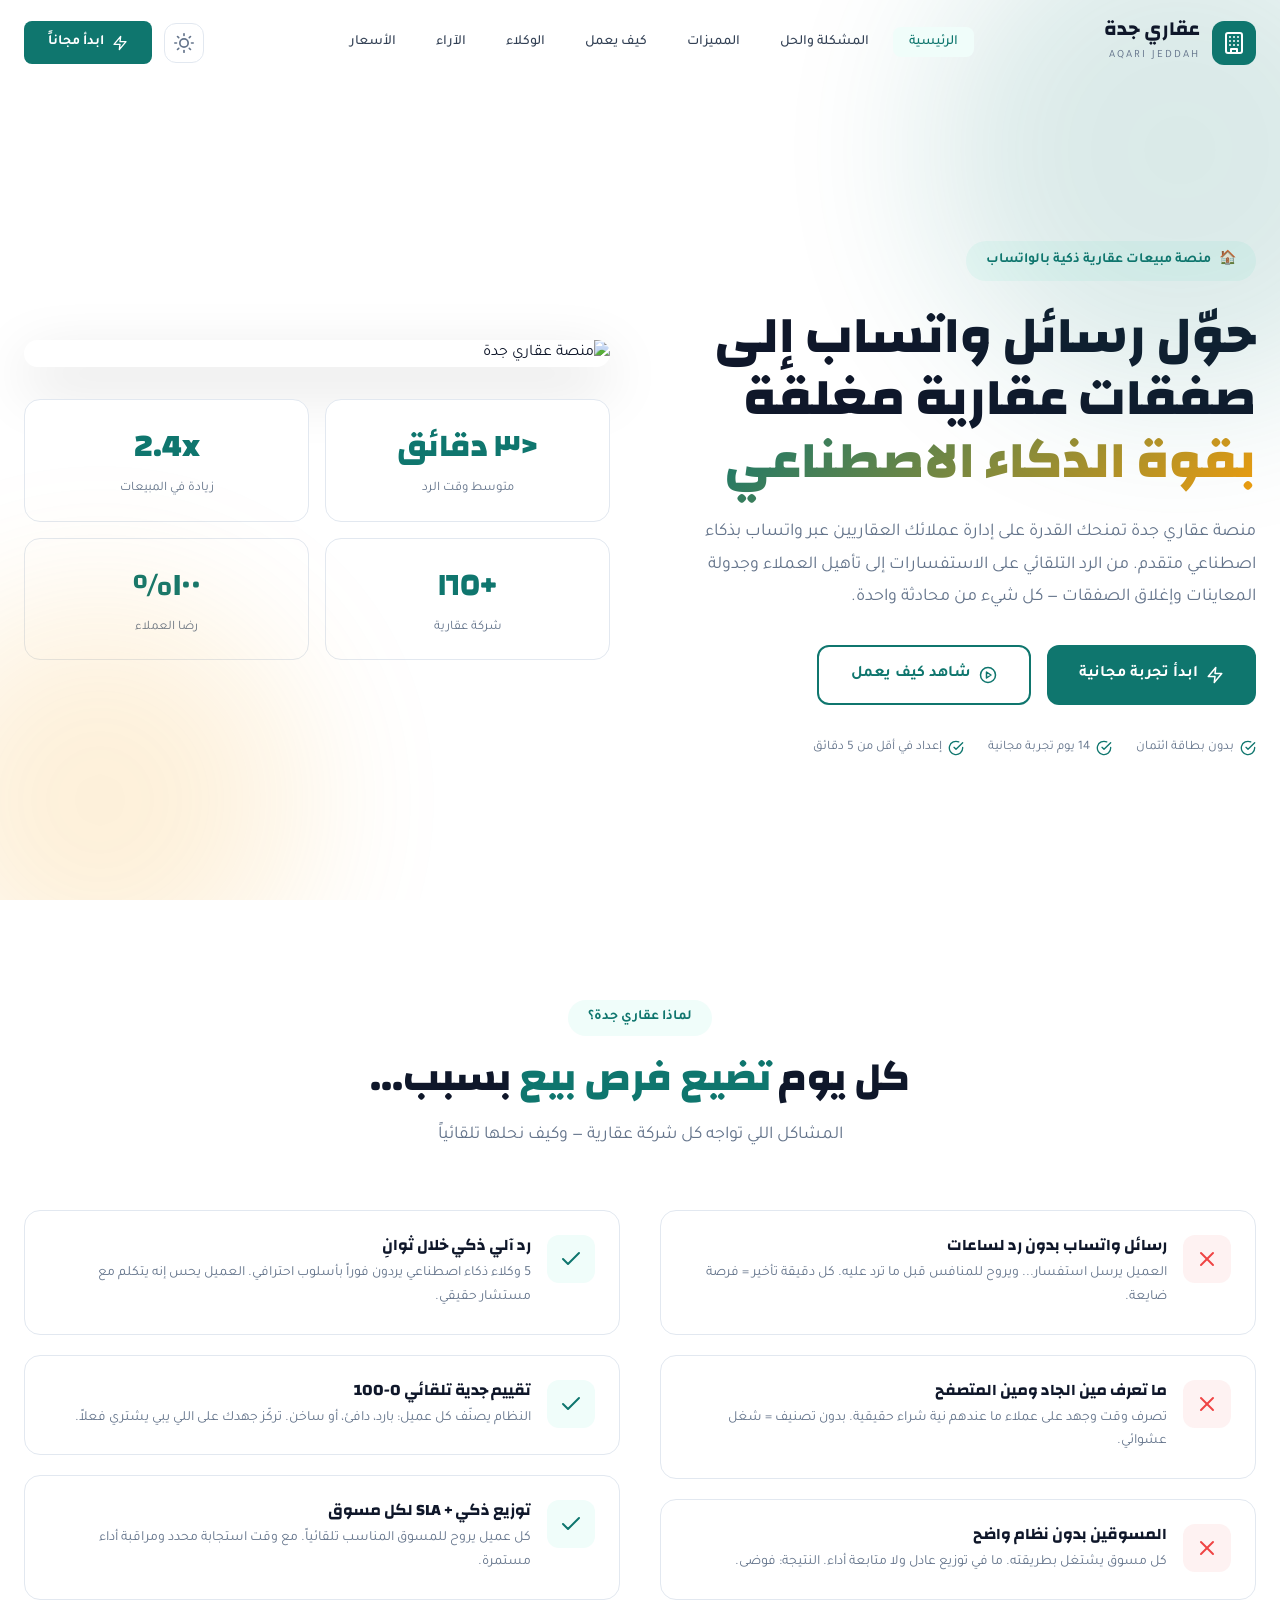
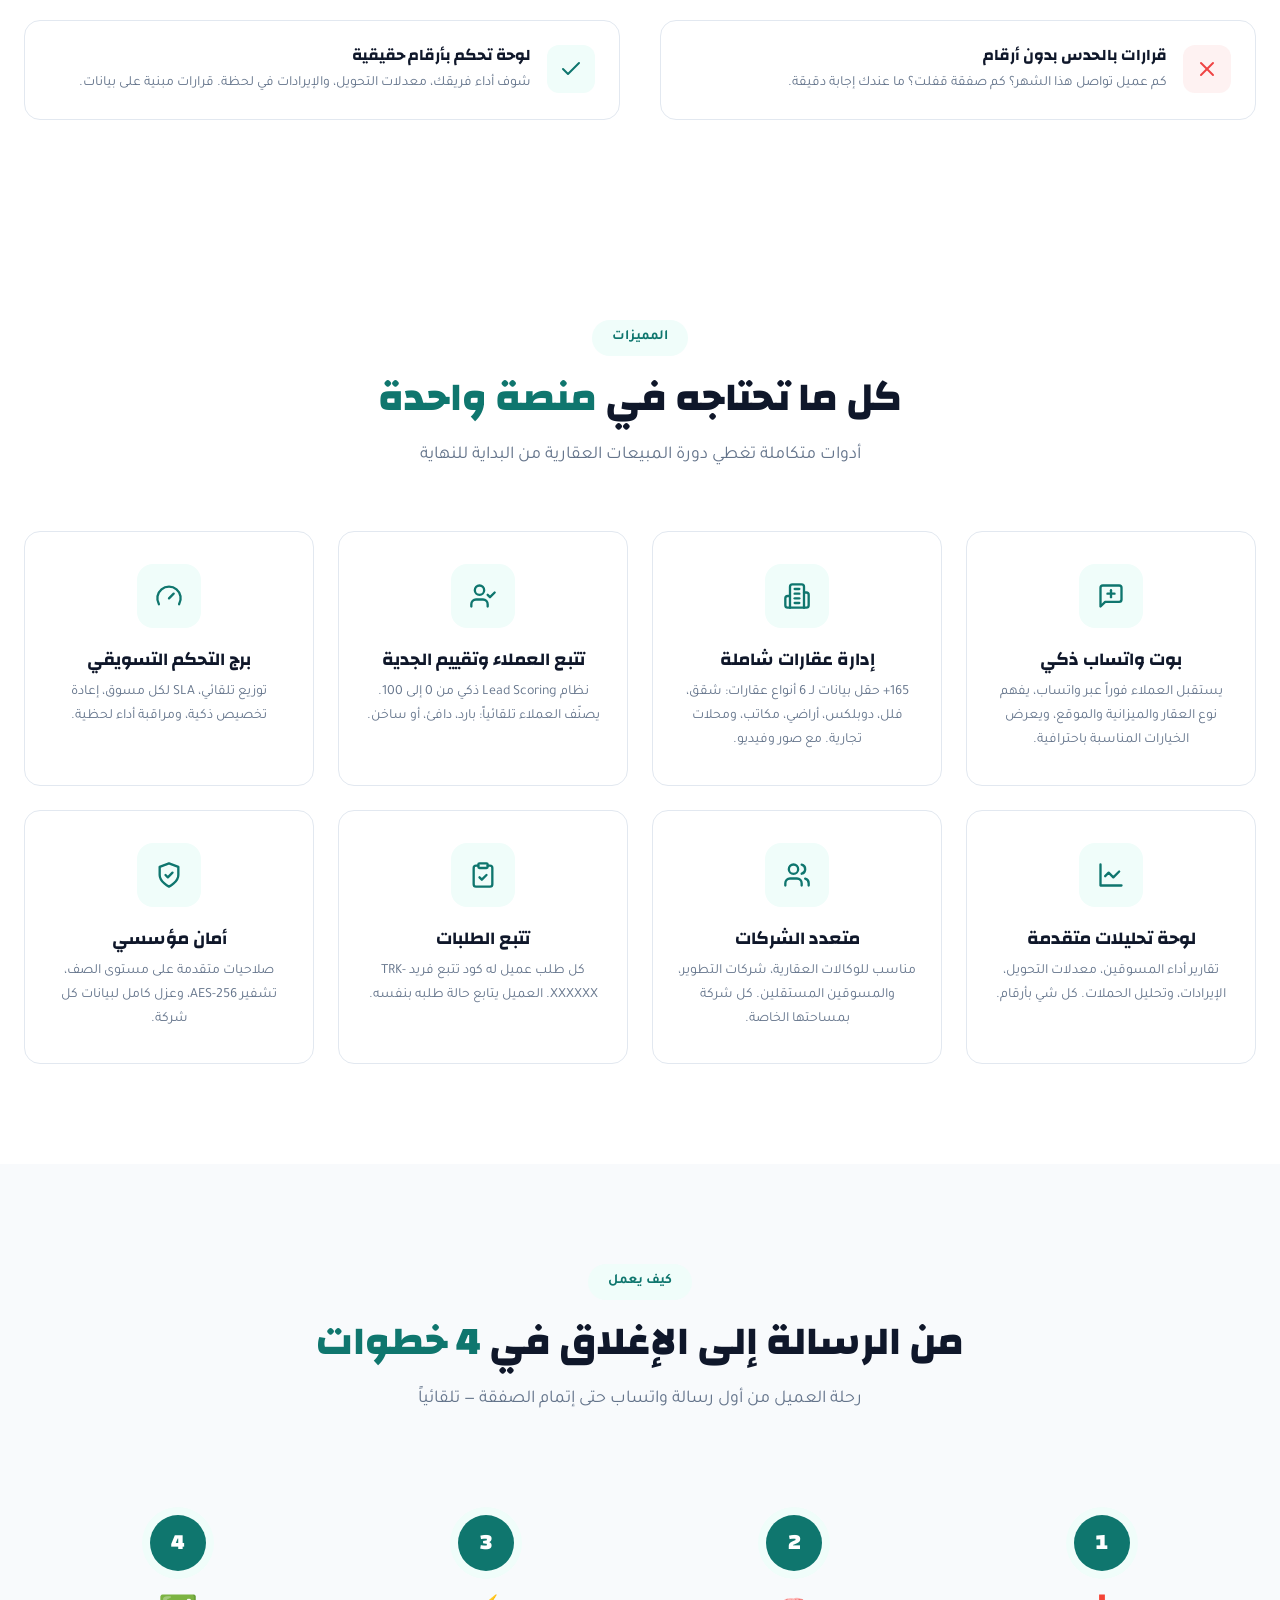
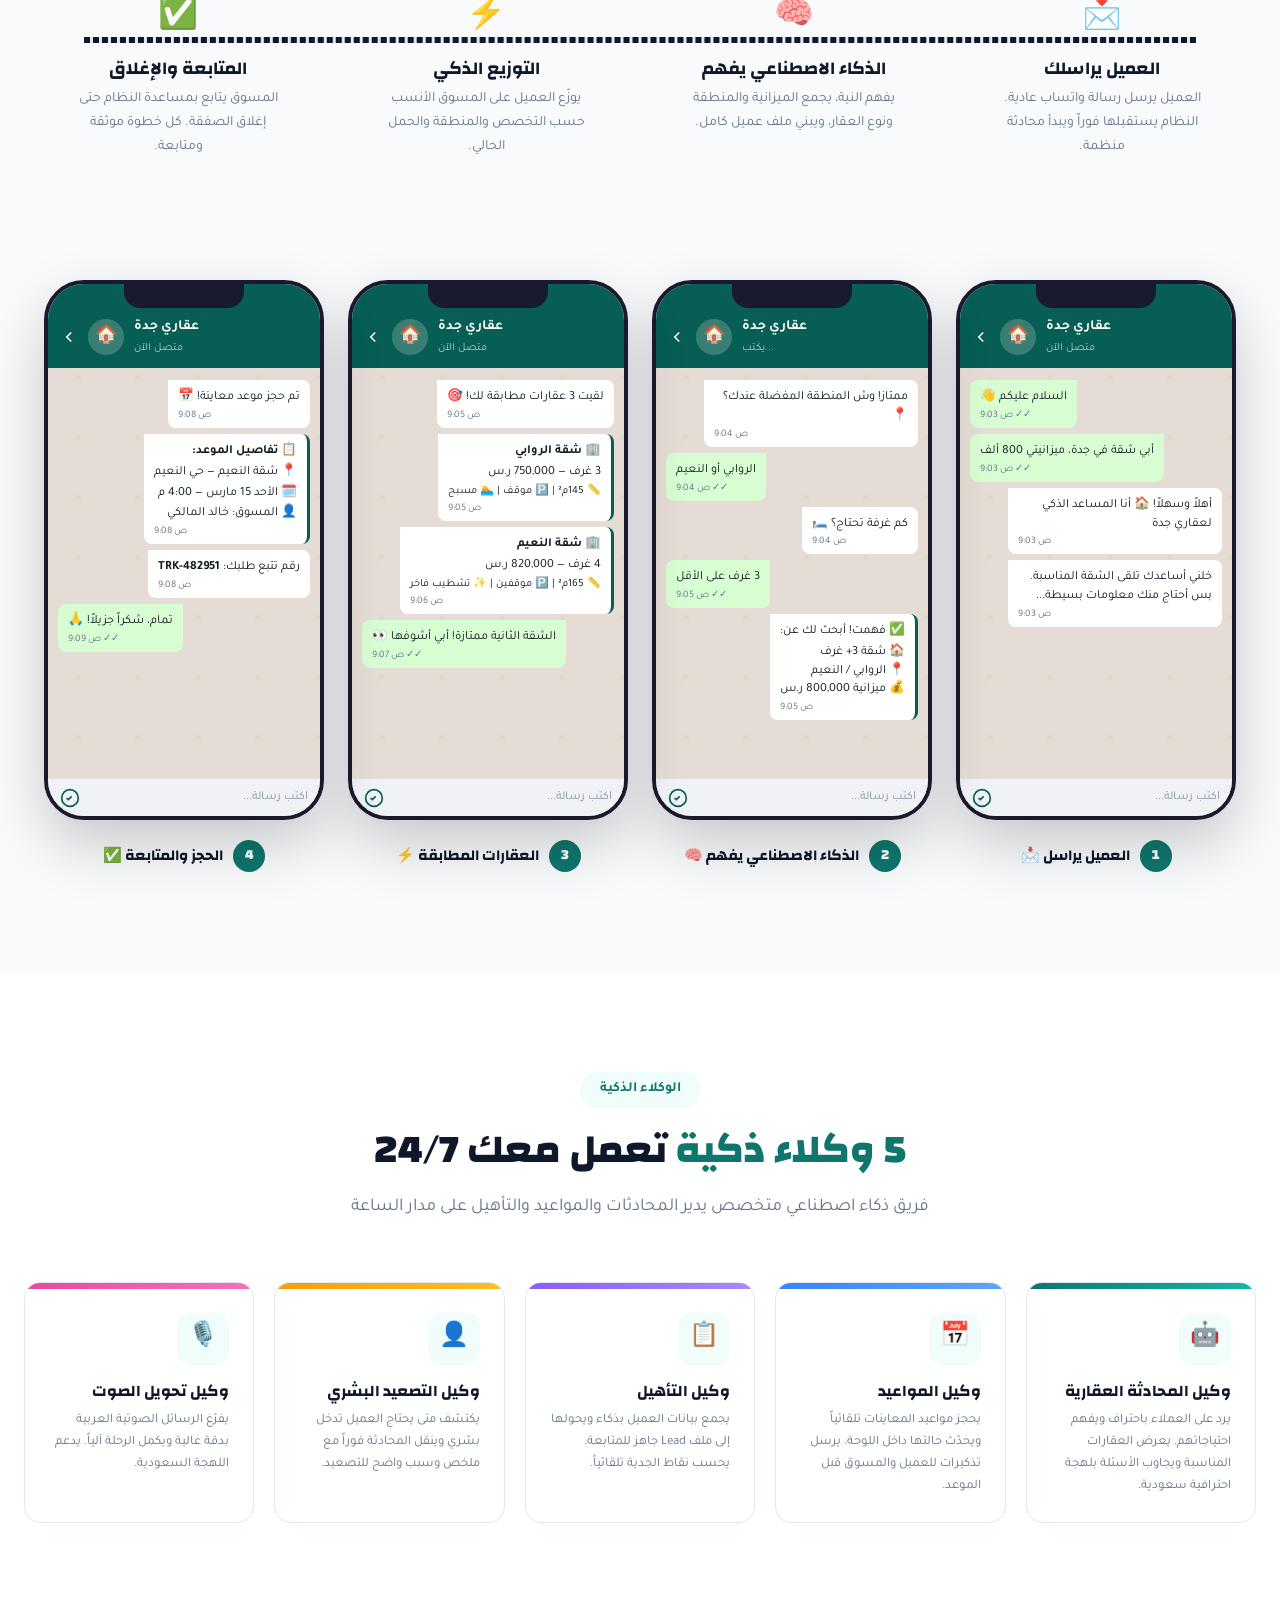
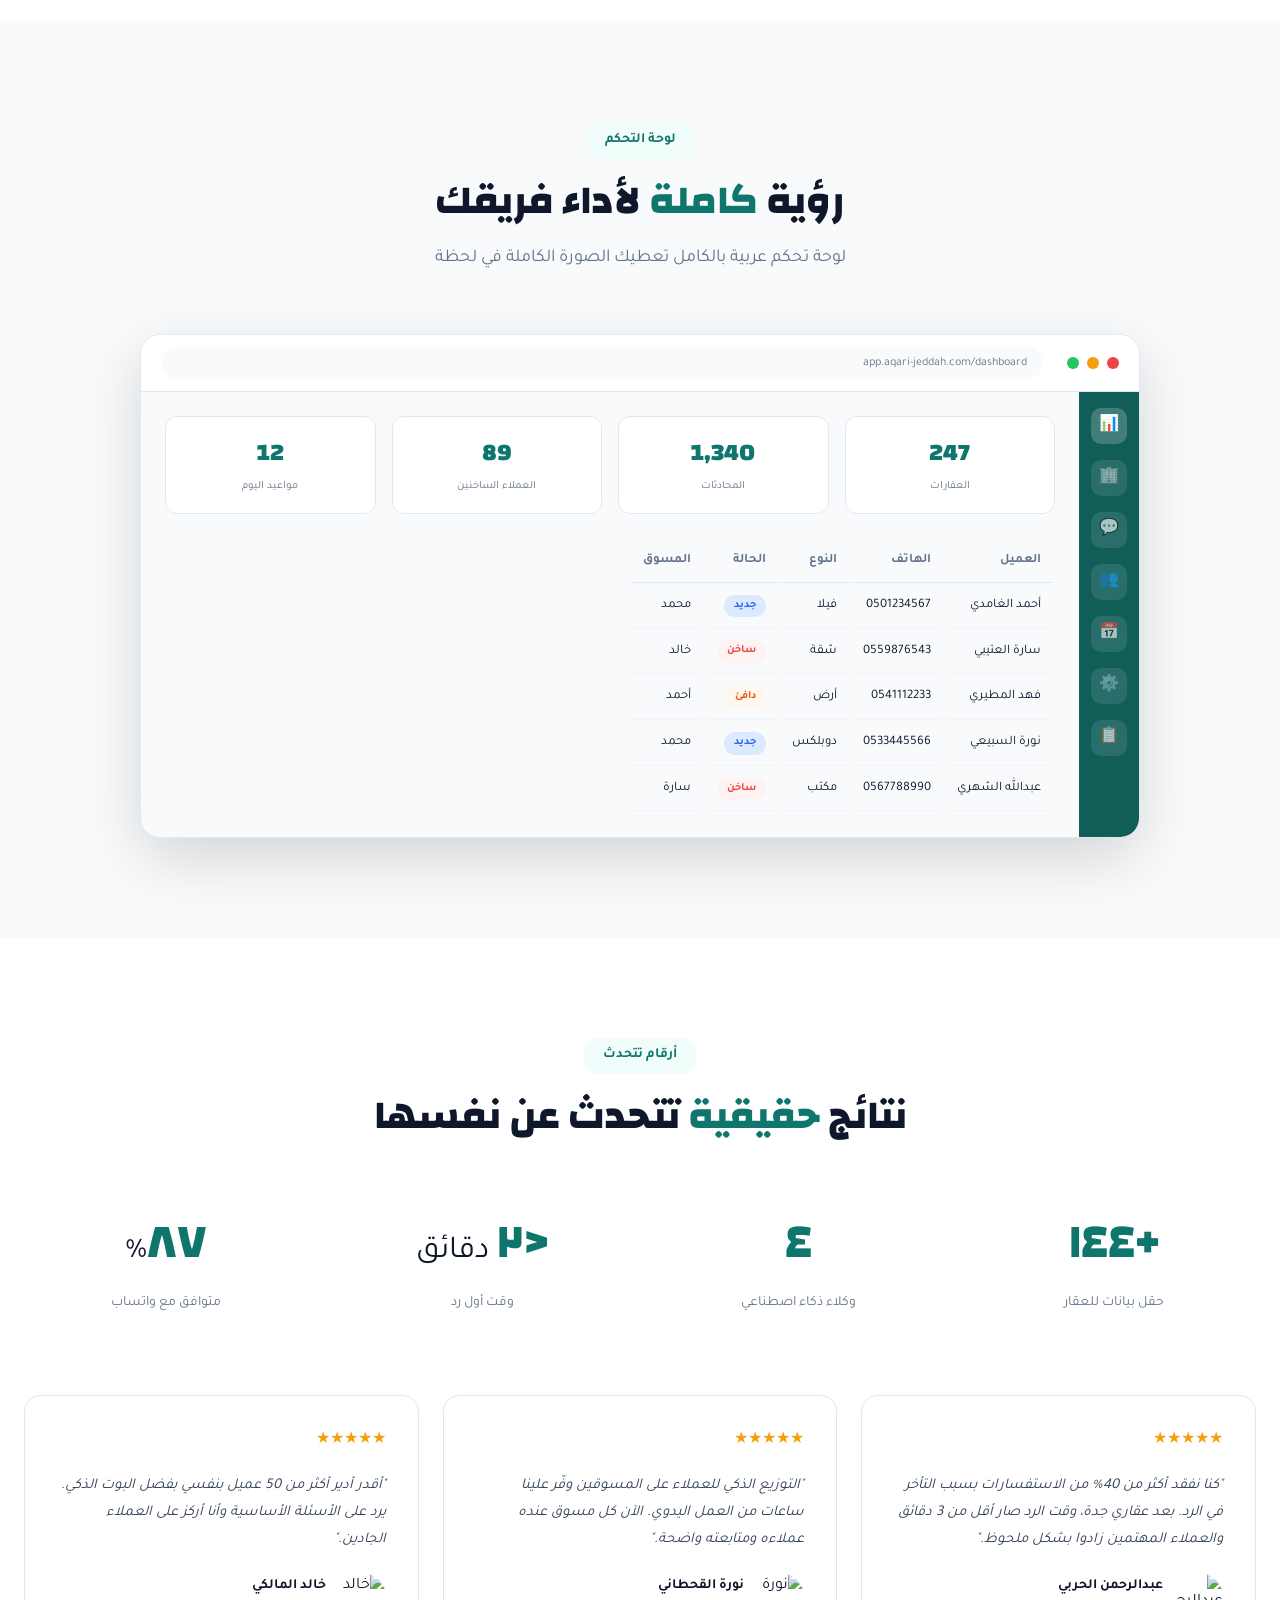
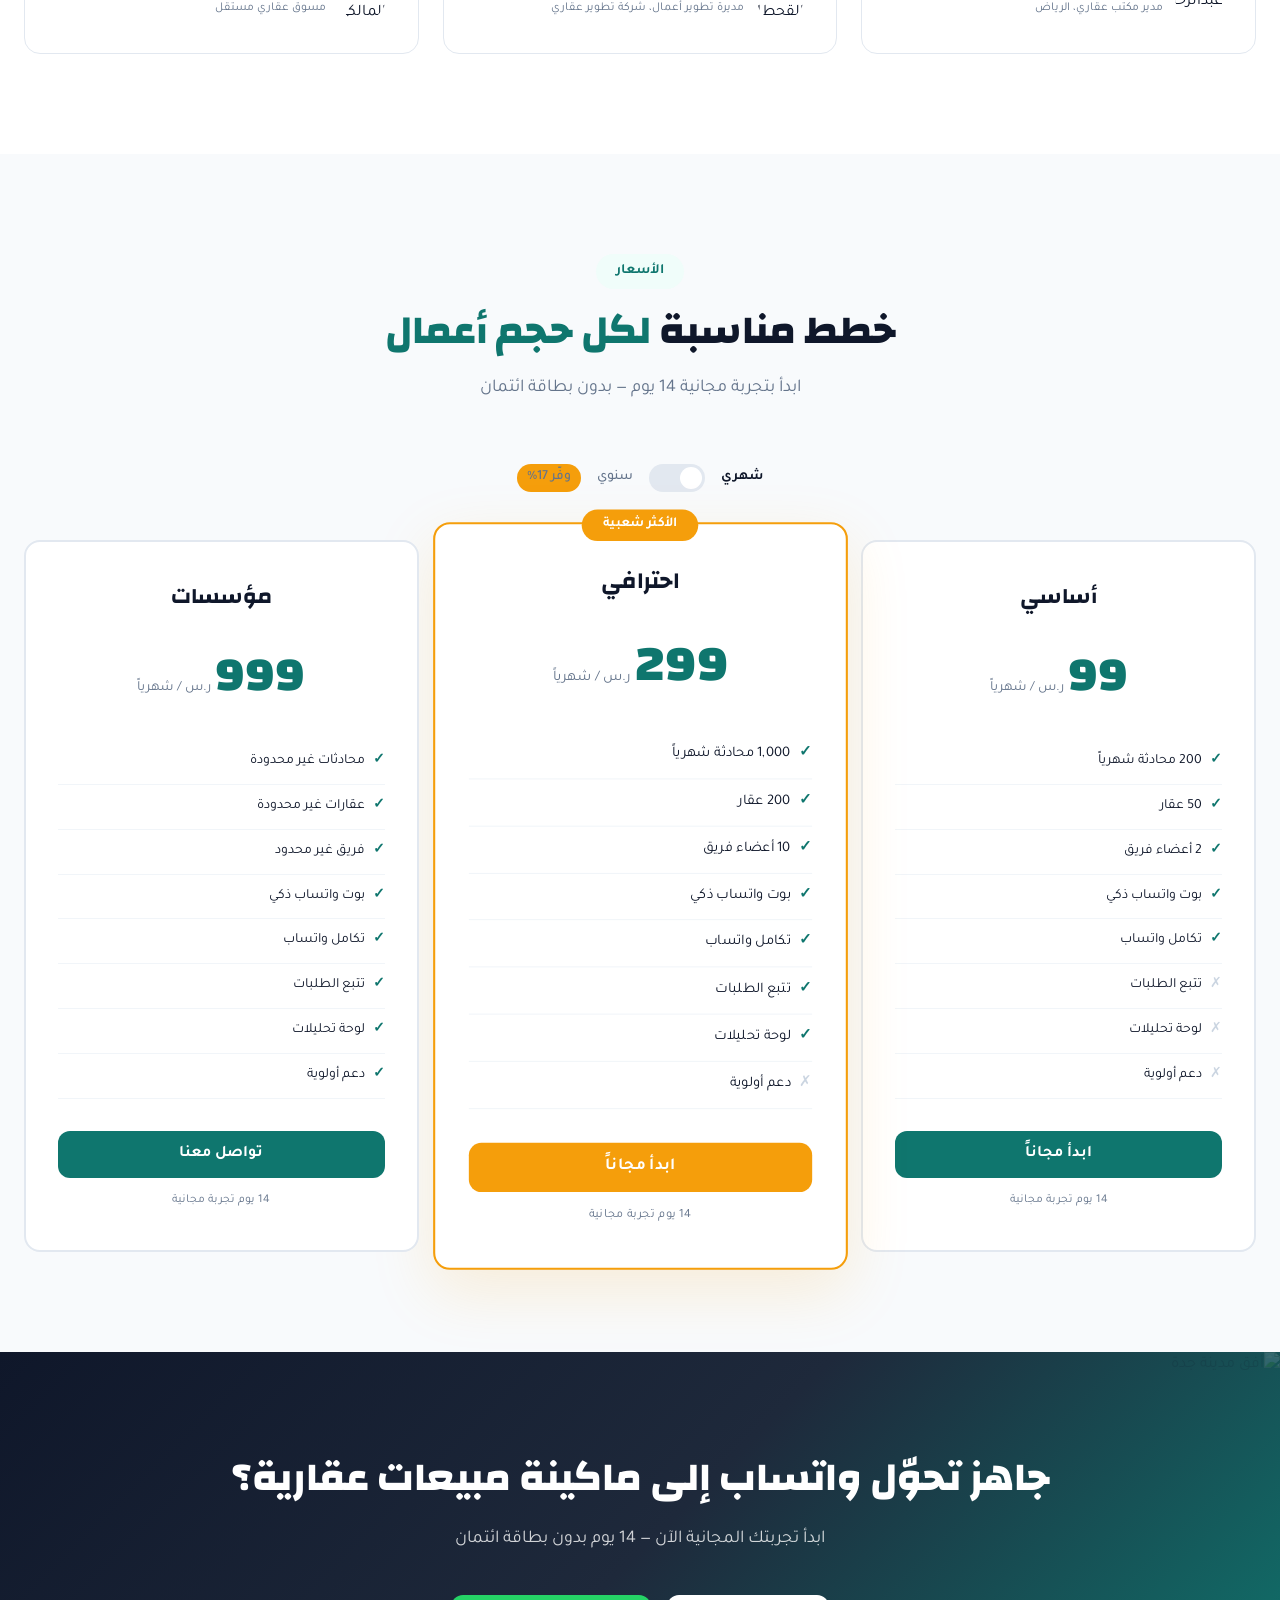
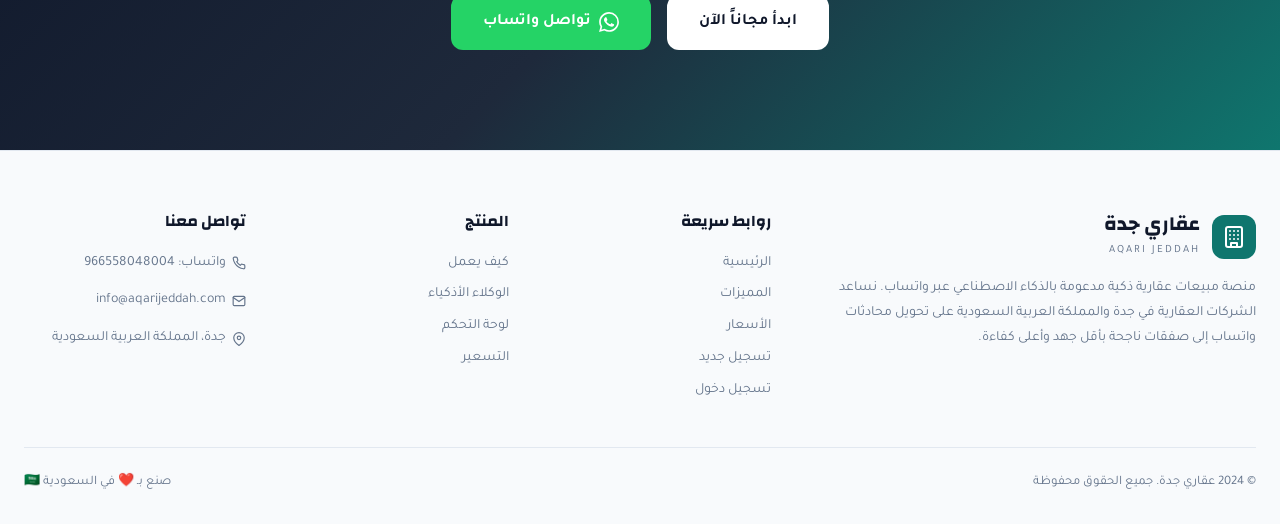
==== index.html @ c20231da "Initial commit: Aqari Jeddah landing page Professional Arabic RTL landing page for WhatsApp-based sm" ====
<!DOCTYPE html>
<html lang="ar" dir="rtl">
<head>
  <meta charset="UTF-8">
  <meta name="viewport" content="width=device-width, initial-scale=1.0">
  <title>عقاري جدة | منصة المبيعات العقارية الذكية</title>
  <meta name="description" content="عقاري جدة - منصة مبيعات عقارية ذكية عبر واتساب مدعومة بالذكاء الاصطناعي. حوّل رسائل واتساب إلى صفقات عقارية مغلقة وأدر عملاءك بسهولة تامة.">

  <!-- Open Graph -->
  <meta property="og:title" content="عقاري جدة | منصة المبيعات العقارية الذكية">
  <meta property="og:description" content="حوّل رسائل واتساب إلى صفقات عقارية مغلقة بقوة الذكاء الاصطناعي. إدارة العملاء والمتابعة التلقائية ولوحة تحكم متكاملة.">
  <meta property="og:type" content="website">
  <meta property="og:image" content="https://images.unsplash.com/photo-1560518883-ce09059eeffa?w=1200&q=80">

  <!-- Google Fonts -->
  <link rel="preconnect" href="https://fonts.googleapis.com">
  <link rel="preconnect" href="https://fonts.gstatic.com" crossorigin>
  <link href="https://fonts.googleapis.com/css2?family=Changa:wght@600;700;800&family=Tajawal:wght@400;500;700&display=swap" rel="stylesheet">

  <!-- Styles -->
  <link rel="stylesheet" href="css/styles.css">
</head>
<body>

  <!-- ========== NAVBAR ========== -->
  <nav class="navbar" id="navbar">
    <div class="container">
      <div class="navbar-inner">
        <!-- Logo -->
        <a href="#" class="nav-logo">
          <div class="logo-icon">
            <svg width="24" height="24" viewBox="0 0 24 24" fill="none" stroke="currentColor" stroke-width="2" stroke-linecap="round" stroke-linejoin="round">
              <rect x="4" y="2" width="16" height="20" rx="2" ry="2"></rect>
              <path d="M9 22v-4h6v4"></path>
              <path d="M8 6h.01"></path>
              <path d="M16 6h.01"></path>
              <path d="M12 6h.01"></path>
              <path d="M12 10h.01"></path>
              <path d="M12 14h.01"></path>
              <path d="M16 10h.01"></path>
              <path d="M16 14h.01"></path>
              <path d="M8 10h.01"></path>
              <path d="M8 14h.01"></path>
            </svg>
          </div>
          <div class="logo-text">
            <h3>عقاري جدة</h3>
            <span>AQARI JEDDAH</span>
          </div>
        </a>

        <!-- Nav Links -->
        <ul class="nav-links">
          <li><a href="#hero" class="active">الرئيسية</a></li>
          <li><a href="#problem">المشكلة والحل</a></li>
          <li><a href="#features">المميزات</a></li>
          <li><a href="#how-it-works">كيف يعمل</a></li>
          <li><a href="#agents">الوكلاء</a></li>
          <li><a href="#stats">الآراء</a></li>
          <li><a href="#pricing">الأسعار</a></li>
        </ul>

        <!-- Actions -->
        <div class="nav-actions">
          <!-- Theme Toggle -->
          <button class="theme-toggle" aria-label="تبديل الوضع">
            <svg class="icon-sun" width="20" height="20" viewBox="0 0 24 24" fill="none" stroke="currentColor" stroke-width="2" stroke-linecap="round" stroke-linejoin="round">
              <circle cx="12" cy="12" r="5"></circle>
              <line x1="12" y1="1" x2="12" y2="3"></line>
              <line x1="12" y1="21" x2="12" y2="23"></line>
              <line x1="4.22" y1="4.22" x2="5.64" y2="5.64"></line>
              <line x1="18.36" y1="18.36" x2="19.78" y2="19.78"></line>
              <line x1="1" y1="12" x2="3" y2="12"></line>
              <line x1="21" y1="12" x2="23" y2="12"></line>
              <line x1="4.22" y1="19.78" x2="5.64" y2="18.36"></line>
              <line x1="18.36" y1="5.64" x2="19.78" y2="4.22"></line>
            </svg>
            <svg class="icon-moon" width="20" height="20" viewBox="0 0 24 24" fill="none" stroke="currentColor" stroke-width="2" stroke-linecap="round" stroke-linejoin="round" style="display:none">
              <path d="M21 12.79A9 9 0 1 1 11.21 3 7 7 0 0 0 21 12.79z"></path>
            </svg>
          </button>

          <!-- CTA Button -->
          <a href="/register" class="btn-primary">
            <svg width="16" height="16" viewBox="0 0 24 24" fill="none" stroke="currentColor" stroke-width="2" stroke-linecap="round" stroke-linejoin="round">
              <polygon points="13 2 3 14 12 14 11 22 21 10 12 10 13 2"></polygon>
            </svg>
            ابدأ مجاناً
          </a>

          <!-- Mobile Toggle -->
          <button class="mobile-toggle" aria-label="القائمة">
            <svg width="24" height="24" viewBox="0 0 24 24" fill="none" stroke="currentColor" stroke-width="2" stroke-linecap="round" stroke-linejoin="round">
              <line x1="3" y1="6" x2="21" y2="6"></line>
              <line x1="3" y1="12" x2="21" y2="12"></line>
              <line x1="3" y1="18" x2="21" y2="18"></line>
            </svg>
          </button>
        </div>
      </div>

      <!-- Mobile Menu -->
      <div class="mobile-menu">
        <ul class="nav-links">
          <li><a href="#hero">الرئيسية</a></li>
          <li><a href="#problem">المشكلة والحل</a></li>
          <li><a href="#features">المميزات</a></li>
          <li><a href="#how-it-works">كيف يعمل</a></li>
          <li><a href="#agents">الوكلاء</a></li>
          <li><a href="#stats">الآراء</a></li>
          <li><a href="#pricing">الأسعار</a></li>
        </ul>
      </div>
    </div>
  </nav>

  <!-- ========== HERO ========== -->
  <section class="hero" id="hero">
    <div class="container">
      <div class="hero-grid">
        <!-- Hero Content -->
        <div class="hero-content reveal">
          <div class="hero-pill">
            <span>&#127968;</span>
            <span>منصة مبيعات عقارية ذكية بالواتساب</span>
          </div>

          <h1>
            حوّل رسائل واتساب إلى صفقات عقارية مغلقة
            <span class="gradient-text">بقوة الذكاء الاصطناعي</span>
          </h1>

          <p class="hero-desc">
            منصة عقاري جدة تمنحك القدرة على إدارة عملائك العقاريين عبر واتساب بذكاء اصطناعي متقدم.
            من الرد التلقائي على الاستفسارات إلى تأهيل العملاء وجدولة المعاينات وإغلاق الصفقات —
            كل شيء من محادثة واحدة.
          </p>

          <div class="hero-buttons">
            <a href="/register" class="btn-primary btn-lg animate-pulse-glow">
              <svg width="18" height="18" viewBox="0 0 24 24" fill="none" stroke="currentColor" stroke-width="2" stroke-linecap="round" stroke-linejoin="round">
                <polygon points="13 2 3 14 12 14 11 22 21 10 12 10 13 2"></polygon>
              </svg>
              ابدأ تجربة مجانية
            </a>
            <a href="#how-it-works" class="btn-outline btn-lg">
              <svg width="18" height="18" viewBox="0 0 24 24" fill="none" stroke="currentColor" stroke-width="2" stroke-linecap="round" stroke-linejoin="round">
                <circle cx="12" cy="12" r="10"></circle>
                <polygon points="10 8 16 12 10 16 10 8"></polygon>
              </svg>
              شاهد كيف يعمل
            </a>
          </div>

          <div class="trust-badges">
            <div class="trust-badge">
              <svg width="16" height="16" viewBox="0 0 24 24" fill="none" stroke="currentColor" stroke-width="2" stroke-linecap="round" stroke-linejoin="round">
                <path d="M22 11.08V12a10 10 0 1 1-5.93-9.14"></path>
                <polyline points="22 4 12 14.01 9 11.01"></polyline>
              </svg>
              <span>بدون بطاقة ائتمان</span>
            </div>
            <div class="trust-badge">
              <svg width="16" height="16" viewBox="0 0 24 24" fill="none" stroke="currentColor" stroke-width="2" stroke-linecap="round" stroke-linejoin="round">
                <path d="M22 11.08V12a10 10 0 1 1-5.93-9.14"></path>
                <polyline points="22 4 12 14.01 9 11.01"></polyline>
              </svg>
              <span>14 يوم تجربة مجانية</span>
            </div>
            <div class="trust-badge">
              <svg width="16" height="16" viewBox="0 0 24 24" fill="none" stroke="currentColor" stroke-width="2" stroke-linecap="round" stroke-linejoin="round">
                <path d="M22 11.08V12a10 10 0 1 1-5.93-9.14"></path>
                <polyline points="22 4 12 14.01 9 11.01"></polyline>
              </svg>
              <span>إعداد في أقل من 5 دقائق</span>
            </div>
          </div>
        </div>

        <!-- Hero Visual -->
        <div class="hero-visual reveal reveal-delay-2">
          <img
            src="https://images.unsplash.com/photo-1560518883-ce09059eeffa?w=800&q=80"
            alt="منصة عقاري جدة"
            class="hero-image animate-float-slow"
            loading="lazy"
          >

          <div class="hero-stats">
            <div class="stat-card reveal reveal-delay-3">
              <div class="stat-value" data-counter="3" data-prefix="&lt;" data-suffix=" دقائق">0</div>
              <div class="stat-label">متوسط وقت الرد</div>
            </div>
            <div class="stat-card reveal reveal-delay-4">
              <div class="stat-value" data-counter="2.4" data-suffix="x">0</div>
              <div class="stat-label">زيادة في المبيعات</div>
            </div>
            <div class="stat-card reveal reveal-delay-5">
              <div class="stat-value" data-counter="165" data-prefix="+">0</div>
              <div class="stat-label">شركة عقارية</div>
            </div>
            <div class="stat-card reveal reveal-delay-6">
              <div class="stat-value" data-counter="100" data-suffix="%">0</div>
              <div class="stat-label">رضا العملاء</div>
            </div>
          </div>
        </div>
      </div>
    </div>

    <!-- Gradient Blobs -->
    <div class="hero-blob blob-1"></div>
    <div class="hero-blob blob-2"></div>
  </section>

  <!-- ========== PROBLEM / SOLUTION ========== -->
  <section id="problem" class="section">
    <div class="container">
      <div class="section-heading reveal">
        <span class="pill">لماذا عقاري جدة؟</span>
        <h2>كل يوم <span class="highlight">تضيع فرص بيع</span> بسبب...</h2>
        <p>المشاكل اللي تواجه كل شركة عقارية — وكيف نحلها تلقائياً</p>
      </div>

      <div class="problem-grid">
        <div class="problem-col">

          <div class="problem-card reveal reveal-delay-1">
            <div class="card-icon">
              <svg width="24" height="24" viewBox="0 0 24 24" fill="none" stroke="currentColor" stroke-width="2" stroke-linecap="round" stroke-linejoin="round"><line x1="18" y1="6" x2="6" y2="18"></line><line x1="6" y1="6" x2="18" y2="18"></line></svg>
            </div>
            <div class="card-content">
              <h4>رسائل واتساب بدون رد لساعات</h4>
              <p>العميل يرسل استفسار... ويروح للمنافس قبل ما ترد عليه. كل دقيقة تأخير = فرصة ضايعة.</p>
            </div>
          </div>

          <div class="problem-card reveal reveal-delay-2">
            <div class="card-icon">
              <svg width="24" height="24" viewBox="0 0 24 24" fill="none" stroke="currentColor" stroke-width="2" stroke-linecap="round" stroke-linejoin="round"><line x1="18" y1="6" x2="6" y2="18"></line><line x1="6" y1="6" x2="18" y2="18"></line></svg>
            </div>
            <div class="card-content">
              <h4>ما تعرف مين الجاد ومين المتصفح</h4>
              <p>تصرف وقت وجهد على عملاء ما عندهم نية شراء حقيقية. بدون تصنيف = شغل عشوائي.</p>
            </div>
          </div>

          <div class="problem-card reveal reveal-delay-3">
            <div class="card-icon">
              <svg width="24" height="24" viewBox="0 0 24 24" fill="none" stroke="currentColor" stroke-width="2" stroke-linecap="round" stroke-linejoin="round"><line x1="18" y1="6" x2="6" y2="18"></line><line x1="6" y1="6" x2="18" y2="18"></line></svg>
            </div>
            <div class="card-content">
              <h4>المسوقين بدون نظام واضح</h4>
              <p>كل مسوق يشتغل بطريقته. ما في توزيع عادل ولا متابعة أداء. النتيجة: فوضى.</p>
            </div>
          </div>

          <div class="problem-card reveal reveal-delay-4">
            <div class="card-icon">
              <svg width="24" height="24" viewBox="0 0 24 24" fill="none" stroke="currentColor" stroke-width="2" stroke-linecap="round" stroke-linejoin="round"><line x1="18" y1="6" x2="6" y2="18"></line><line x1="6" y1="6" x2="18" y2="18"></line></svg>
            </div>
            <div class="card-content">
              <h4>قرارات بالحدس بدون أرقام</h4>
              <p>كم عميل تواصل هذا الشهر؟ كم صفقة قفلت؟ ما عندك إجابة دقيقة.</p>
            </div>
          </div>

        </div>

        <div class="solution-col">

          <div class="solution-card reveal reveal-delay-1">
            <div class="card-icon">
              <svg width="24" height="24" viewBox="0 0 24 24" fill="none" stroke="currentColor" stroke-width="2" stroke-linecap="round" stroke-linejoin="round"><polyline points="20 6 9 17 4 12"></polyline></svg>
            </div>
            <div class="card-content">
              <h4>رد آلي ذكي خلال ثوانِ</h4>
              <p>5 وكلاء ذكاء اصطناعي يردون فوراً بأسلوب احترافي. العميل يحس إنه يتكلم مع مستشار حقيقي.</p>
            </div>
          </div>

          <div class="solution-card reveal reveal-delay-2">
            <div class="card-icon">
              <svg width="24" height="24" viewBox="0 0 24 24" fill="none" stroke="currentColor" stroke-width="2" stroke-linecap="round" stroke-linejoin="round"><polyline points="20 6 9 17 4 12"></polyline></svg>
            </div>
            <div class="card-content">
              <h4>تقييم جدية تلقائي 0-100</h4>
              <p>النظام يصنّف كل عميل: بارد، دافئ، أو ساخن. تركّز جهدك على اللي يبي يشتري فعلاً.</p>
            </div>
          </div>

          <div class="solution-card reveal reveal-delay-3">
            <div class="card-icon">
              <svg width="24" height="24" viewBox="0 0 24 24" fill="none" stroke="currentColor" stroke-width="2" stroke-linecap="round" stroke-linejoin="round"><polyline points="20 6 9 17 4 12"></polyline></svg>
            </div>
            <div class="card-content">
              <h4>توزيع ذكي + SLA لكل مسوق</h4>
              <p>كل عميل يروح للمسوق المناسب تلقائياً. مع وقت استجابة محدد ومراقبة أداء مستمرة.</p>
            </div>
          </div>

          <div class="solution-card reveal reveal-delay-4">
            <div class="card-icon">
              <svg width="24" height="24" viewBox="0 0 24 24" fill="none" stroke="currentColor" stroke-width="2" stroke-linecap="round" stroke-linejoin="round"><polyline points="20 6 9 17 4 12"></polyline></svg>
            </div>
            <div class="card-content">
              <h4>لوحة تحكم بأرقام حقيقية</h4>
              <p>شوف أداء فريقك، معدلات التحويل، والإيرادات في لحظة. قرارات مبنية على بيانات.</p>
            </div>
          </div>

        </div>
      </div>
    </div>
  </section>

  <!-- ========== FEATURES ========== -->
  <section id="features" class="section">
    <div class="container">
      <div class="section-heading reveal">
        <span class="pill">المميزات</span>
        <h2>كل ما تحتاجه في <span class="highlight">منصة واحدة</span></h2>
        <p>أدوات متكاملة تغطي دورة المبيعات العقارية من البداية للنهاية</p>
      </div>

      <div class="features-grid">

        <div class="feature-card reveal reveal-delay-1">
          <div class="feature-icon">
            <svg width="28" height="28" viewBox="0 0 24 24" fill="none" stroke="currentColor" stroke-width="2" stroke-linecap="round" stroke-linejoin="round"><path d="M21 15a2 2 0 0 1-2 2H7l-4 4V5a2 2 0 0 1 2-2h14a2 2 0 0 1 2 2z"></path><line x1="9" y1="10" x2="15" y2="10"></line><line x1="12" y1="7" x2="12" y2="13"></line></svg>
          </div>
          <h3>بوت واتساب ذكي</h3>
          <p>يستقبل العملاء فوراً عبر واتساب، يفهم نوع العقار والميزانية والموقع، ويعرض الخيارات المناسبة باحترافية.</p>
        </div>

        <div class="feature-card reveal reveal-delay-2">
          <div class="feature-icon">
            <svg width="28" height="28" viewBox="0 0 24 24" fill="none" stroke="currentColor" stroke-width="2" stroke-linecap="round" stroke-linejoin="round"><path d="M6 22V4a2 2 0 0 1 2-2h8a2 2 0 0 1 2 2v18Z"></path><path d="M6 12H4a2 2 0 0 0-2 2v6a2 2 0 0 0 2 2h2"></path><path d="M18 9h2a2 2 0 0 1 2 2v9a2 2 0 0 1-2 2h-2"></path><path d="M10 6h4"></path><path d="M10 10h4"></path><path d="M10 14h4"></path><path d="M10 18h4"></path></svg>
          </div>
          <h3>إدارة عقارات شاملة</h3>
          <p>165+ حقل بيانات لـ 6 أنواع عقارات: شقق، فلل، دوبلكس، أراضي، مكاتب، ومحلات تجارية. مع صور وفيديو.</p>
        </div>

        <div class="feature-card reveal reveal-delay-3">
          <div class="feature-icon">
            <svg width="28" height="28" viewBox="0 0 24 24" fill="none" stroke="currentColor" stroke-width="2" stroke-linecap="round" stroke-linejoin="round"><path d="M16 21v-2a4 4 0 0 0-4-4H6a4 4 0 0 0-4 4v2"></path><circle cx="9" cy="7" r="4"></circle><polyline points="16 11 18 13 22 9"></polyline></svg>
          </div>
          <h3>تتبع العملاء وتقييم الجدية</h3>
          <p>نظام Lead Scoring ذكي من 0 إلى 100. يصنّف العملاء تلقائياً: بارد، دافئ، أو ساخن.</p>
        </div>

        <div class="feature-card reveal reveal-delay-4">
          <div class="feature-icon">
            <svg width="28" height="28" viewBox="0 0 24 24" fill="none" stroke="currentColor" stroke-width="2" stroke-linecap="round" stroke-linejoin="round"><path d="m12 14 4-4"></path><path d="M3.34 19a10 10 0 1 1 17.32 0"></path></svg>
          </div>
          <h3>برج التحكم التسويقي</h3>
          <p>توزيع تلقائي، SLA لكل مسوق، إعادة تخصيص ذكية، ومراقبة أداء لحظية.</p>
        </div>

        <div class="feature-card reveal reveal-delay-5">
          <div class="feature-icon">
            <svg width="28" height="28" viewBox="0 0 24 24" fill="none" stroke="currentColor" stroke-width="2" stroke-linecap="round" stroke-linejoin="round"><path d="M3 3v18h18"></path><path d="m19 9-5 5-4-4-3 3"></path></svg>
          </div>
          <h3>لوحة تحليلات متقدمة</h3>
          <p>تقارير أداء المسوقين، معدلات التحويل، الإيرادات، وتحليل الحملات. كل شي بأرقام.</p>
        </div>

        <div class="feature-card reveal reveal-delay-6">
          <div class="feature-icon">
            <svg width="28" height="28" viewBox="0 0 24 24" fill="none" stroke="currentColor" stroke-width="2" stroke-linecap="round" stroke-linejoin="round"><path d="M16 21v-2a4 4 0 0 0-4-4H6a4 4 0 0 0-4 4v2"></path><circle cx="9" cy="7" r="4"></circle><path d="M22 21v-2a4 4 0 0 0-3-3.87"></path><path d="M16 3.13a4 4 0 0 1 0 7.75"></path></svg>
          </div>
          <h3>متعدد الشركات</h3>
          <p>مناسب للوكالات العقارية، شركات التطوير، والمسوقين المستقلين. كل شركة بمساحتها الخاصة.</p>
        </div>

        <div class="feature-card reveal reveal-delay-7">
          <div class="feature-icon">
            <svg width="28" height="28" viewBox="0 0 24 24" fill="none" stroke="currentColor" stroke-width="2" stroke-linecap="round" stroke-linejoin="round"><rect width="8" height="4" x="8" y="2" rx="1" ry="1"></rect><path d="M16 4h2a2 2 0 0 1 2 2v14a2 2 0 0 1-2 2H6a2 2 0 0 1-2-2V6a2 2 0 0 1 2-2h2"></path><path d="m9 14 2 2 4-4"></path></svg>
          </div>
          <h3>تتبع الطلبات</h3>
          <p>كل طلب عميل له كود تتبع فريد TRK-XXXXXX. العميل يتابع حالة طلبه بنفسه.</p>
        </div>

        <div class="feature-card reveal reveal-delay-8">
          <div class="feature-icon">
            <svg width="28" height="28" viewBox="0 0 24 24" fill="none" stroke="currentColor" stroke-width="2" stroke-linecap="round" stroke-linejoin="round"><path d="M12 22s8-4 8-10V5l-8-3-8 3v7c0 6 8 10 8 10z"></path><path d="m9 12 2 2 4-4"></path></svg>
          </div>
          <h3>أمان مؤسسي</h3>
          <p>صلاحيات متقدمة على مستوى الصف، تشفير AES-256، وعزل كامل لبيانات كل شركة.</p>
        </div>

      </div>
    </div>
  </section>

  <!-- ========== HOW IT WORKS ========== -->
  <section id="how-it-works" class="section" style="background:var(--bg-alt)">
    <div class="container">
      <div class="section-heading reveal">
        <span class="pill">كيف يعمل</span>
        <h2>من الرسالة إلى الإغلاق في <span class="highlight">4 خطوات</span></h2>
        <p>رحلة العميل من أول رسالة واتساب حتى إتمام الصفقة — تلقائياً</p>
      </div>

      <div class="timeline reveal">

        <div class="timeline-step reveal reveal-delay-1">
          <div class="step-number">1</div>
          <div class="step-icon">📩</div>
          <h3>العميل يراسلك</h3>
          <p>العميل يرسل رسالة واتساب عادية. النظام يستقبلها فوراً ويبدأ محادثة منظمة.</p>
        </div>

        <div class="timeline-step reveal reveal-delay-2">
          <div class="step-number">2</div>
          <div class="step-icon">🧠</div>
          <h3>الذكاء الاصطناعي يفهم</h3>
          <p>يفهم النية، يجمع الميزانية والمنطقة ونوع العقار، ويبني ملف عميل كامل.</p>
        </div>

        <div class="timeline-step reveal reveal-delay-3">
          <div class="step-number">3</div>
          <div class="step-icon">⚡</div>
          <h3>التوزيع الذكي</h3>
          <p>يوزّع العميل على المسوق الأنسب حسب التخصص والمنطقة والحمل الحالي.</p>
        </div>

        <div class="timeline-step reveal reveal-delay-4">
          <div class="step-number">4</div>
          <div class="step-icon">✅</div>
          <h3>المتابعة والإغلاق</h3>
          <p>المسوق يتابع بمساعدة النظام حتى إغلاق الصفقة. كل خطوة موثقة ومتابعة.</p>
        </div>

      </div>

      <!-- Phone Mockups — رحلة العميل -->
      <div class="phone-journey">

        <!-- Phone 1: العميل يراسل -->
        <div class="phone-wrap reveal reveal-delay-1">
          <div class="phone-frame">
            <div class="phone-notch"></div>
            <div class="phone-header">
              <svg width="18" height="18" viewBox="0 0 24 24" fill="none" stroke="white" stroke-width="2"><polyline points="15 18 9 12 15 6"></polyline></svg>
              <div class="phone-header-avatar">🏠</div>
              <div class="phone-header-info">
                <span class="phone-header-name">عقاري جدة</span>
                <span class="phone-header-status">متصل الآن</span>
              </div>
            </div>
            <div class="chat-area">
              <div class="msg msg-out">
                <p>السلام عليكم 👋</p>
                <span class="msg-time">9:03 ص ✓✓</span>
              </div>
              <div class="msg msg-out">
                <p>أبي شقة في جدة، ميزانيتي 800 ألف</p>
                <span class="msg-time">9:03 ص ✓✓</span>
              </div>
              <div class="msg msg-in">
                <p>أهلاً وسهلاً! 🏠 أنا المساعد الذكي لعقاري جدة</p>
                <span class="msg-time">9:03 ص</span>
              </div>
              <div class="msg msg-in">
                <p>خلني أساعدك تلقى الشقة المناسبة. بس أحتاج منك معلومات بسيطة...</p>
                <span class="msg-time">9:03 ص</span>
              </div>
            </div>
            <div class="phone-input">
              <span>اكتب رسالة...</span>
              <svg width="20" height="20" viewBox="0 0 24 24" fill="none" stroke="#075e54" stroke-width="2"><circle cx="12" cy="12" r="10"></circle><path d="M8 12l2 2 4-4"></path></svg>
            </div>
          </div>
          <div class="phone-label">
            <span class="phone-step">1</span>
            <span>العميل يراسل 📩</span>
          </div>
        </div>

        <!-- Phone 2: الذكاء الاصطناعي يفهم -->
        <div class="phone-wrap reveal reveal-delay-2">
          <div class="phone-frame">
            <div class="phone-notch"></div>
            <div class="phone-header">
              <svg width="18" height="18" viewBox="0 0 24 24" fill="none" stroke="white" stroke-width="2"><polyline points="15 18 9 12 15 6"></polyline></svg>
              <div class="phone-header-avatar">🏠</div>
              <div class="phone-header-info">
                <span class="phone-header-name">عقاري جدة</span>
                <span class="phone-header-status">يكتب...</span>
              </div>
            </div>
            <div class="chat-area">
              <div class="msg msg-in">
                <p>ممتاز! وش المنطقة المفضلة عندك؟ 📍</p>
                <span class="msg-time">9:04 ص</span>
              </div>
              <div class="msg msg-out">
                <p>الروابي أو النعيم</p>
                <span class="msg-time">9:04 ص ✓✓</span>
              </div>
              <div class="msg msg-in">
                <p>كم غرفة تحتاج؟ 🛏️</p>
                <span class="msg-time">9:04 ص</span>
              </div>
              <div class="msg msg-out">
                <p>3 غرف على الأقل</p>
                <span class="msg-time">9:05 ص ✓✓</span>
              </div>
              <div class="msg msg-in msg-summary">
                <p>✅ فهمت! أبحث لك عن:</p>
                <p>🏠 شقة 3+ غرف<br>📍 الروابي / النعيم<br>💰 ميزانية 800,000 ر.س</p>
                <span class="msg-time">9:05 ص</span>
              </div>
            </div>
            <div class="phone-input">
              <span>اكتب رسالة...</span>
              <svg width="20" height="20" viewBox="0 0 24 24" fill="none" stroke="#075e54" stroke-width="2"><circle cx="12" cy="12" r="10"></circle><path d="M8 12l2 2 4-4"></path></svg>
            </div>
          </div>
          <div class="phone-label">
            <span class="phone-step">2</span>
            <span>الذكاء الاصطناعي يفهم 🧠</span>
          </div>
        </div>

        <!-- Phone 3: العقارات المطابقة -->
        <div class="phone-wrap reveal reveal-delay-3">
          <div class="phone-frame">
            <div class="phone-notch"></div>
            <div class="phone-header">
              <svg width="18" height="18" viewBox="0 0 24 24" fill="none" stroke="white" stroke-width="2"><polyline points="15 18 9 12 15 6"></polyline></svg>
              <div class="phone-header-avatar">🏠</div>
              <div class="phone-header-info">
                <span class="phone-header-name">عقاري جدة</span>
                <span class="phone-header-status">متصل الآن</span>
              </div>
            </div>
            <div class="chat-area">
              <div class="msg msg-in">
                <p>لقيت 3 عقارات مطابقة لك! 🎯</p>
                <span class="msg-time">9:05 ص</span>
              </div>
              <div class="msg msg-in msg-property">
                <p><strong>🏢 شقة الروابي</strong></p>
                <p>3 غرف — 750,000 ر.س</p>
                <p class="msg-details">📏 145م² | 🅿️ موقف | 🏊 مسبح</p>
                <span class="msg-time">9:05 ص</span>
              </div>
              <div class="msg msg-in msg-property">
                <p><strong>🏢 شقة النعيم</strong></p>
                <p>4 غرف — 820,000 ر.س</p>
                <p class="msg-details">📏 165م² | 🅿️ موقفين | ✨ تشطيب فاخر</p>
                <span class="msg-time">9:06 ص</span>
              </div>
              <div class="msg msg-out">
                <p>الشقة الثانية ممتازة! أبي أشوفها 👀</p>
                <span class="msg-time">9:07 ص ✓✓</span>
              </div>
            </div>
            <div class="phone-input">
              <span>اكتب رسالة...</span>
              <svg width="20" height="20" viewBox="0 0 24 24" fill="none" stroke="#075e54" stroke-width="2"><circle cx="12" cy="12" r="10"></circle><path d="M8 12l2 2 4-4"></path></svg>
            </div>
          </div>
          <div class="phone-label">
            <span class="phone-step">3</span>
            <span>العقارات المطابقة ⚡</span>
          </div>
        </div>

        <!-- Phone 4: الحجز والمتابعة -->
        <div class="phone-wrap reveal reveal-delay-4">
          <div class="phone-frame">
            <div class="phone-notch"></div>
            <div class="phone-header">
              <svg width="18" height="18" viewBox="0 0 24 24" fill="none" stroke="white" stroke-width="2"><polyline points="15 18 9 12 15 6"></polyline></svg>
              <div class="phone-header-avatar">🏠</div>
              <div class="phone-header-info">
                <span class="phone-header-name">عقاري جدة</span>
                <span class="phone-header-status">متصل الآن</span>
              </div>
            </div>
            <div class="chat-area">
              <div class="msg msg-in">
                <p>تم حجز موعد معاينة! 📅</p>
                <span class="msg-time">9:08 ص</span>
              </div>
              <div class="msg msg-in msg-booking">
                <p><strong>📋 تفاصيل الموعد:</strong></p>
                <p>📍 شقة النعيم — حي النعيم</p>
                <p>🗓️ الأحد 15 مارس — 4:00 م</p>
                <p>👤 المسوق: خالد المالكي</p>
                <span class="msg-time">9:08 ص</span>
              </div>
              <div class="msg msg-in">
                <p>رقم تتبع طلبك: <strong>TRK-482951</strong></p>
                <span class="msg-time">9:08 ص</span>
              </div>
              <div class="msg msg-out">
                <p>تمام، شكراً جزيلاً! 🙏</p>
                <span class="msg-time">9:09 ص ✓✓</span>
              </div>
            </div>
            <div class="phone-input">
              <span>اكتب رسالة...</span>
              <svg width="20" height="20" viewBox="0 0 24 24" fill="none" stroke="#075e54" stroke-width="2"><circle cx="12" cy="12" r="10"></circle><path d="M8 12l2 2 4-4"></path></svg>
            </div>
          </div>
          <div class="phone-label">
            <span class="phone-step">4</span>
            <span>الحجز والمتابعة ✅</span>
          </div>
        </div>

      </div>
    </div>
  </section>

  <!-- ========== AI AGENTS ========== -->
  <section id="agents" class="section">
    <div class="container">
      <div class="section-heading reveal">
        <span class="pill">الوكلاء الذكية</span>
        <h2><span class="highlight">5 وكلاء ذكية</span> تعمل معك 24/7</h2>
        <p>فريق ذكاء اصطناعي متخصص يدير المحادثات والمواعيد والتأهيل على مدار الساعة</p>
      </div>

      <div class="agents-grid">

        <div class="agent-card reveal reveal-delay-1">
          <div class="agent-gradient"></div>
          <div class="agent-body">
            <div class="agent-icon">🤖</div>
            <h3>وكيل المحادثة العقارية</h3>
            <p>يرد على العملاء باحتراف ويفهم احتياجاتهم. يعرض العقارات المناسبة ويجاوب الأسئلة بلهجة احترافية سعودية.</p>
          </div>
        </div>

        <div class="agent-card reveal reveal-delay-2">
          <div class="agent-gradient"></div>
          <div class="agent-body">
            <div class="agent-icon">📅</div>
            <h3>وكيل المواعيد</h3>
            <p>يحجز مواعيد المعاينات تلقائياً ويحدّث حالتها داخل اللوحة. يرسل تذكيرات للعميل والمسوق قبل الموعد.</p>
          </div>
        </div>

        <div class="agent-card reveal reveal-delay-3">
          <div class="agent-gradient"></div>
          <div class="agent-body">
            <div class="agent-icon">📋</div>
            <h3>وكيل التأهيل</h3>
            <p>يجمع بيانات العميل بذكاء ويحولها إلى ملف Lead جاهز للمتابعة. يحسب نقاط الجدية تلقائياً.</p>
          </div>
        </div>

        <div class="agent-card reveal reveal-delay-4">
          <div class="agent-gradient"></div>
          <div class="agent-body">
            <div class="agent-icon">👤</div>
            <h3>وكيل التصعيد البشري</h3>
            <p>يكتشف متى يحتاج العميل تدخل بشري وينقل المحادثة فوراً مع ملخص وسبب واضح للتصعيد.</p>
          </div>
        </div>

        <div class="agent-card reveal reveal-delay-5">
          <div class="agent-gradient"></div>
          <div class="agent-body">
            <div class="agent-icon">🎙️</div>
            <h3>وكيل تحويل الصوت</h3>
            <p>يفرّغ الرسائل الصوتية العربية بدقة عالية ويكمل الرحلة آلياً. يدعم اللهجة السعودية.</p>
          </div>
        </div>

      </div>
    </div>
  </section>

  <!-- ========== DASHBOARD ========== -->
  <section id="dashboard" class="section" style="background:var(--bg-alt)">
    <div class="container">
      <div class="section-heading reveal">
        <span class="pill">لوحة التحكم</span>
        <h2>رؤية <span class="highlight">كاملة</span> لأداء فريقك</h2>
        <p>لوحة تحكم عربية بالكامل تعطيك الصورة الكاملة في لحظة</p>
      </div>

      <div class="dashboard-frame reveal reveal-delay-1">
        <div class="browser-bar">
          <div class="browser-dot red"></div>
          <div class="browser-dot yellow"></div>
          <div class="browser-dot green"></div>
          <div class="browser-url">app.aqari-jeddah.com/dashboard</div>
        </div>
        <div class="dashboard-content">
          <div class="dash-sidebar">
            <div class="sidebar-icon active" title="لوحة التحكم">📊</div>
            <div class="sidebar-icon" title="العقارات">🏢</div>
            <div class="sidebar-icon" title="المحادثات">💬</div>
            <div class="sidebar-icon" title="العملاء">👥</div>
            <div class="sidebar-icon" title="المواعيد">📅</div>
            <div class="sidebar-icon" title="الإعدادات">⚙️</div>
            <div class="sidebar-icon" title="السجل">📋</div>
          </div>
          <div class="dash-main">
            <div class="dash-stats">
              <div class="dash-stat">
                <div class="stat-number">247</div>
                <div class="stat-text">العقارات</div>
              </div>
              <div class="dash-stat">
                <div class="stat-number">1,340</div>
                <div class="stat-text">المحادثات</div>
              </div>
              <div class="dash-stat">
                <div class="stat-number">89</div>
                <div class="stat-text">العملاء الساخنين</div>
              </div>
              <div class="dash-stat">
                <div class="stat-number">12</div>
                <div class="stat-text">مواعيد اليوم</div>
              </div>
            </div>
            <div class="dash-table">
              <table>
                <thead>
                  <tr>
                    <th>العميل</th>
                    <th>الهاتف</th>
                    <th>النوع</th>
                    <th>الحالة</th>
                    <th>المسوق</th>
                  </tr>
                </thead>
                <tbody>
                  <tr>
                    <td>أحمد الغامدي</td>
                    <td>0501234567</td>
                    <td>فيلا</td>
                    <td><span class="status-badge status-new">جديد</span></td>
                    <td>محمد</td>
                  </tr>
                  <tr>
                    <td>سارة العتيبي</td>
                    <td>0559876543</td>
                    <td>شقة</td>
                    <td><span class="status-badge status-hot">ساخن</span></td>
                    <td>خالد</td>
                  </tr>
                  <tr>
                    <td>فهد المطيري</td>
                    <td>0541112233</td>
                    <td>أرض</td>
                    <td><span class="status-badge status-warm">دافئ</span></td>
                    <td>أحمد</td>
                  </tr>
                  <tr>
                    <td>نورة السبيعي</td>
                    <td>0533445566</td>
                    <td>دوبلكس</td>
                    <td><span class="status-badge status-new">جديد</span></td>
                    <td>محمد</td>
                  </tr>
                  <tr>
                    <td>عبدالله الشهري</td>
                    <td>0567788990</td>
                    <td>مكتب</td>
                    <td><span class="status-badge status-hot">ساخن</span></td>
                    <td>سارة</td>
                  </tr>
                </tbody>
              </table>
            </div>
          </div>
        </div>
      </div>
    </div>
  </section>

  <!-- ========== STATS & TESTIMONIALS ========== -->
  <section id="stats" class="section">
    <div class="container">
      <div class="section-heading reveal">
        <span class="pill">أرقام تتحدث</span>
        <h2>نتائج <span class="highlight">حقيقية</span> تتحدث عن نفسها</h2>
      </div>

      <div class="stats-bar reveal">
        <div class="stat-item">
          <span class="stat-number" data-counter="165" data-prefix="+">0</span>
          <div class="stat-desc">حقل بيانات للعقار</div>
        </div>
        <div class="stat-item">
          <span class="stat-number" data-counter="5">0</span>
          <div class="stat-desc">وكلاء ذكاء اصطناعي</div>
        </div>
        <div class="stat-item">
          <span class="stat-number" data-counter="3" data-prefix="<">0</span><span class="stat-suffix"> دقائق</span>
          <div class="stat-desc">وقت أول رد</div>
        </div>
        <div class="stat-item">
          <span class="stat-number" data-counter="100">0</span><span class="stat-suffix">%</span>
          <div class="stat-desc">متوافق مع واتساب</div>
        </div>
      </div>

      <div class="testimonials-grid">
        <div class="testimonial-card reveal reveal-delay-1">
          <div class="testimonial-stars">★★★★★</div>
          <p class="testimonial-text">"كنا نفقد أكثر من 40% من الاستفسارات بسبب التأخر في الرد. بعد عقاري جدة، وقت الرد صار أقل من 3 دقائق والعملاء المهتمين زادوا بشكل ملحوظ."</p>
          <div class="testimonial-author">
            <img class="testimonial-avatar" src="https://images.unsplash.com/photo-1507003211169-0a1dd7228f2d?w=100&q=80" alt="عبدالرحمن الحربي" loading="lazy">
            <div>
              <div class="author-name">عبدالرحمن الحربي</div>
              <div class="author-role">مدير مكتب عقاري، الرياض</div>
            </div>
          </div>
        </div>

        <div class="testimonial-card reveal reveal-delay-2">
          <div class="testimonial-stars">★★★★★</div>
          <p class="testimonial-text">"التوزيع الذكي للعملاء على المسوقين وفّر علينا ساعات من العمل اليدوي. الآن كل مسوق عنده عملاءه ومتابعته واضحة."</p>
          <div class="testimonial-author">
            <img class="testimonial-avatar" src="https://images.unsplash.com/photo-1573496359142-b8d87734a5a2?w=100&q=80" alt="نورة القحطاني" loading="lazy">
            <div>
              <div class="author-name">نورة القحطاني</div>
              <div class="author-role">مديرة تطوير أعمال، شركة تطوير عقاري</div>
            </div>
          </div>
        </div>

        <div class="testimonial-card reveal reveal-delay-3">
          <div class="testimonial-stars">★★★★★</div>
          <p class="testimonial-text">"أقدر أدير أكثر من 50 عميل بنفسي بفضل البوت الذكي. يرد على الأسئلة الأساسية وأنا أركز على العملاء الجادين."</p>
          <div class="testimonial-author">
            <img class="testimonial-avatar" src="https://images.unsplash.com/photo-1472099645785-5658abf4ff4e?w=100&q=80" alt="خالد المالكي" loading="lazy">
            <div>
              <div class="author-name">خالد المالكي</div>
              <div class="author-role">مسوق عقاري مستقل</div>
            </div>
          </div>
        </div>
      </div>
    </div>
  </section>

  <!-- ========== PRICING ========== -->
  <section id="pricing" class="section" style="background:var(--bg-alt)">
    <div class="container">
      <div class="section-heading reveal">
        <span class="pill">الأسعار</span>
        <h2>خطط مناسبة <span class="highlight">لكل حجم أعمال</span></h2>
        <p>ابدأ بتجربة مجانية 14 يوم — بدون بطاقة ائتمان</p>
      </div>

      <div class="pricing-toggle reveal">
        <span class="active">شهري</span>
        <div class="toggle-switch" id="pricingToggle"></div>
        <span>سنوي</span>
        <span class="discount-badge">وفّر 17%</span>
      </div>

      <div class="pricing-grid">
        <!-- Card 1: أساسي -->
        <div class="pricing-card reveal reveal-delay-1">
          <h3>أساسي</h3>
          <div class="pricing-price">
            <span class="amount" data-monthly="99" data-yearly="82">99</span>
            <span class="period">ر.س / شهرياً</span>
          </div>
          <ul class="pricing-features">
            <li><span class="check">✓</span> 200 محادثة شهرياً</li>
            <li><span class="check">✓</span> 50 عقار</li>
            <li><span class="check">✓</span> 2 أعضاء فريق</li>
            <li><span class="check">✓</span> بوت واتساب ذكي</li>
            <li><span class="check">✓</span> تكامل واتساب</li>
            <li><span class="cross">✗</span> تتبع الطلبات</li>
            <li><span class="cross">✗</span> لوحة تحليلات</li>
            <li><span class="cross">✗</span> دعم أولوية</li>
          </ul>
          <button class="btn-primary btn-lg">ابدأ مجاناً</button>
          <p style="font-size:12px;color:var(--ink-muted);margin-top:12px">14 يوم تجربة مجانية</p>
        </div>

        <!-- Card 2: احترافي (Popular) -->
        <div class="pricing-card popular reveal reveal-delay-2">
          <span class="popular-badge">الأكثر شعبية</span>
          <h3>احترافي</h3>
          <div class="pricing-price">
            <span class="amount" data-monthly="299" data-yearly="249">299</span>
            <span class="period">ر.س / شهرياً</span>
          </div>
          <ul class="pricing-features">
            <li><span class="check">✓</span> 1,000 محادثة شهرياً</li>
            <li><span class="check">✓</span> 200 عقار</li>
            <li><span class="check">✓</span> 10 أعضاء فريق</li>
            <li><span class="check">✓</span> بوت واتساب ذكي</li>
            <li><span class="check">✓</span> تكامل واتساب</li>
            <li><span class="check">✓</span> تتبع الطلبات</li>
            <li><span class="check">✓</span> لوحة تحليلات</li>
            <li><span class="cross">✗</span> دعم أولوية</li>
          </ul>
          <button class="btn-primary btn-lg">ابدأ مجاناً</button>
          <p style="font-size:12px;color:var(--ink-muted);margin-top:12px">14 يوم تجربة مجانية</p>
        </div>

        <!-- Card 3: مؤسسات -->
        <div class="pricing-card reveal reveal-delay-3">
          <h3>مؤسسات</h3>
          <div class="pricing-price">
            <span class="amount" data-monthly="999" data-yearly="832">999</span>
            <span class="period">ر.س / شهرياً</span>
          </div>
          <ul class="pricing-features">
            <li><span class="check">✓</span> محادثات غير محدودة</li>
            <li><span class="check">✓</span> عقارات غير محدودة</li>
            <li><span class="check">✓</span> فريق غير محدود</li>
            <li><span class="check">✓</span> بوت واتساب ذكي</li>
            <li><span class="check">✓</span> تكامل واتساب</li>
            <li><span class="check">✓</span> تتبع الطلبات</li>
            <li><span class="check">✓</span> لوحة تحليلات</li>
            <li><span class="check">✓</span> دعم أولوية</li>
          </ul>
          <button class="btn-primary btn-lg">تواصل معنا</button>
          <p style="font-size:12px;color:var(--ink-muted);margin-top:12px">14 يوم تجربة مجانية</p>
        </div>
      </div>
    </div>
  </section>

  <!-- ========== CTA SECTION ========== -->
  <section class="cta-section">
    <div class="cta-bg">
      <img
        src="https://images.unsplash.com/photo-1578895101408-1a36b834405b?w=1400&q=70"
        alt="أفق مدينة جدة"
        loading="lazy"
      >
    </div>
    <div class="container">
      <div class="cta-content reveal">
        <h2>جاهز تحوّل واتساب إلى ماكينة مبيعات عقارية؟</h2>
        <p>ابدأ تجربتك المجانية الآن — 14 يوم بدون بطاقة ائتمان</p>
        <div class="cta-buttons">
          <a href="/register" class="btn-white">ابدأ مجاناً الآن</a>
          <a href="https://wa.me/966558048004" class="btn-whatsapp" target="_blank" rel="noopener noreferrer">
            <svg width="20" height="20" viewBox="0 0 24 24" fill="currentColor">
              <path d="M17.472 14.382c-.297-.149-1.758-.867-2.03-.967-.273-.099-.471-.148-.67.15-.197.297-.767.966-.94 1.164-.173.199-.347.223-.644.075-.297-.15-1.255-.463-2.39-1.475-.883-.788-1.48-1.761-1.653-2.059-.173-.297-.018-.458.13-.606.134-.133.298-.347.446-.52.149-.174.198-.298.298-.497.099-.198.05-.371-.025-.52-.075-.149-.669-1.612-.916-2.207-.242-.579-.487-.5-.669-.51-.173-.008-.371-.01-.57-.01-.198 0-.52.074-.792.372-.272.297-1.04 1.016-1.04 2.479 0 1.462 1.065 2.875 1.213 3.074.149.198 2.096 3.2 5.077 4.487.709.306 1.262.489 1.694.625.712.227 1.36.195 1.871.118.571-.085 1.758-.719 2.006-1.413.248-.694.248-1.289.173-1.413-.074-.124-.272-.198-.57-.347m-5.421 7.403h-.004a9.87 9.87 0 01-5.031-1.378l-.361-.214-3.741.982.998-3.648-.235-.374a9.86 9.86 0 01-1.51-5.26c.001-5.45 4.436-9.884 9.888-9.884 2.64 0 5.122 1.03 6.988 2.898a9.825 9.825 0 012.893 6.994c-.003 5.45-4.437 9.884-9.885 9.884m8.413-18.297A11.815 11.815 0 0012.05 0C5.495 0 .16 5.335.157 11.892c0 2.096.547 4.142 1.588 5.945L.057 24l6.305-1.654a11.882 11.882 0 005.683 1.448h.005c6.554 0 11.89-5.335 11.893-11.893a11.821 11.821 0 00-3.48-8.413z"/>
            </svg>
            تواصل واتساب
          </a>
        </div>
      </div>
    </div>
  </section>

  <!-- ========== FOOTER ========== -->
  <footer class="footer">
    <div class="container">
      <div class="footer-grid">
        <!-- Brand Column -->
        <div class="footer-brand">
          <a href="#" class="nav-logo">
            <div class="logo-icon">
              <svg width="24" height="24" viewBox="0 0 24 24" fill="none" stroke="currentColor" stroke-width="2" stroke-linecap="round" stroke-linejoin="round">
                <rect x="4" y="2" width="16" height="20" rx="2" ry="2"></rect>
                <path d="M9 22v-4h6v4"></path>
                <path d="M8 6h.01"></path>
                <path d="M16 6h.01"></path>
                <path d="M12 6h.01"></path>
                <path d="M12 10h.01"></path>
                <path d="M12 14h.01"></path>
                <path d="M16 10h.01"></path>
                <path d="M16 14h.01"></path>
                <path d="M8 10h.01"></path>
                <path d="M8 14h.01"></path>
              </svg>
            </div>
            <div class="logo-text">
              <h3>عقاري جدة</h3>
              <span>AQARI JEDDAH</span>
            </div>
          </a>
          <p>
            منصة مبيعات عقارية ذكية مدعومة بالذكاء الاصطناعي عبر واتساب.
            نساعد الشركات العقارية في جدة والمملكة العربية السعودية على تحويل
            محادثات واتساب إلى صفقات ناجحة بأقل جهد وأعلى كفاءة.
          </p>
        </div>

        <!-- Quick Links -->
        <div class="footer-col">
          <h4>روابط سريعة</h4>
          <a href="#hero">الرئيسية</a>
          <a href="#features">المميزات</a>
          <a href="#pricing">الأسعار</a>
          <a href="/register">تسجيل جديد</a>
          <a href="/login">تسجيل دخول</a>
        </div>

        <!-- Product -->
        <div class="footer-col">
          <h4>المنتج</h4>
          <a href="#how-it-works">كيف يعمل</a>
          <a href="#agents">الوكلاء الأذكياء</a>
          <a href="#dashboard">لوحة التحكم</a>
          <a href="#pricing">التسعير</a>
        </div>

        <!-- Contact -->
        <div class="footer-col">
          <h4>تواصل معنا</h4>
          <a href="https://wa.me/966558048004" target="_blank" rel="noopener noreferrer">
            <span style="display:inline-flex;align-items:center;gap:6px;">
              <svg width="14" height="14" viewBox="0 0 24 24" fill="none" stroke="currentColor" stroke-width="2" stroke-linecap="round" stroke-linejoin="round">
                <path d="M22 16.92v3a2 2 0 01-2.18 2 19.79 19.79 0 01-8.63-3.07 19.5 19.5 0 01-6-6 19.79 19.79 0 01-3.07-8.67A2 2 0 014.11 2h3a2 2 0 012 1.72 12.84 12.84 0 00.7 2.81 2 2 0 01-.45 2.11L8.09 9.91a16 16 0 006 6l1.27-1.27a2 2 0 012.11-.45 12.84 12.84 0 002.81.7A2 2 0 0122 16.92z"></path>
              </svg>
              واتساب: 966558048004
            </span>
          </a>
          <a href="mailto:info@aqarijeddah.com">
            <span style="display:inline-flex;align-items:center;gap:6px;">
              <svg width="14" height="14" viewBox="0 0 24 24" fill="none" stroke="currentColor" stroke-width="2" stroke-linecap="round" stroke-linejoin="round">
                <path d="M4 4h16c1.1 0 2 .9 2 2v12c0 1.1-.9 2-2 2H4c-1.1 0-2-.9-2-2V6c0-1.1.9-2 2-2z"></path>
                <polyline points="22,6 12,13 2,6"></polyline>
              </svg>
              info@aqarijeddah.com
            </span>
          </a>
          <a href="#">
            <span style="display:inline-flex;align-items:center;gap:6px;">
              <svg width="14" height="14" viewBox="0 0 24 24" fill="none" stroke="currentColor" stroke-width="2" stroke-linecap="round" stroke-linejoin="round">
                <path d="M21 10c0 7-9 13-9 13s-9-6-9-13a9 9 0 0118 0z"></path>
                <circle cx="12" cy="10" r="3"></circle>
              </svg>
              جدة، المملكة العربية السعودية
            </span>
          </a>
        </div>
      </div>

      <!-- Footer Bottom -->
      <div class="footer-bottom">
        <span>&copy; 2024 عقاري جدة. جميع الحقوق محفوظة</span>
        <span class="made-in">صنع بـ &#10084;&#65039; في السعودية &#127480;&#127462;</span>
      </div>
    </div>
  </footer>

  <!-- Scripts -->
  <script src="js/main.js"></script>
</body>
</html>
---- css/styles.css ----
/* ==========================================================================
   Aqari Jeddah - Landing Page Styles
   Arabic RTL Smart Real Estate Platform
   ========================================================================== */

/* ---------- CSS Variables ---------- */
:root {
  --brand: #0f766e;
  --brand-dark: #115e59;
  --brand-light: #14b8a6;
  --brand-50: #f0fdfa;
  --brand-100: #ccfbf1;
  --accent: #f59e0b;
  --accent-dark: #d97706;
  --ink: #0f172a;
  --ink-light: #334155;
  --ink-muted: #64748b;
  --bg: #ffffff;
  --bg-alt: #f8fafc;
  --bg-elevated: #ffffff;
  --card: #ffffff;
  --card-hover: #f8fafc;
  --border: #e2e8f0;
  --border-light: #f1f5f9;
  --shadow: 0 1px 3px rgba(0, 0, 0, 0.1);
  --shadow-lg: 0 10px 40px rgba(0, 0, 0, 0.1);
  --shadow-xl: 0 20px 60px rgba(0, 0, 0, 0.15);
  --radius: 16px;
  --radius-sm: 8px;
  --radius-full: 9999px;
}

/* ---------- Dark Mode ---------- */
.dark {
  --bg: #0f172a;
  --bg-alt: #1e293b;
  --bg-elevated: #1e293b;
  --card: #1e293b;
  --card-hover: #334155;
  --border: #334155;
  --border-light: #1e293b;
  --ink: #f1f5f9;
  --ink-light: #cbd5e1;
  --ink-muted: #94a3b8;
  --shadow: 0 1px 3px rgba(0, 0, 0, 0.3);
  --shadow-lg: 0 10px 40px rgba(0, 0, 0, 0.4);
  --shadow-xl: 0 20px 60px rgba(0, 0, 0, 0.5);
}

/* ---------- Reset & Base ---------- */
*,
*::before,
*::after {
  box-sizing: border-box;
  margin: 0;
  padding: 0;
}

html {
  direction: rtl;
  scroll-behavior: smooth;
  scroll-padding-top: 80px;
}

body {
  font-family: 'Tajawal', sans-serif;
  background: var(--bg);
  color: var(--ink);
  line-height: 1.7;
  transition: background 0.3s, color 0.3s;
}

h1, h2, h3, h4, h5, h6 {
  font-family: 'Changa', sans-serif;
  line-height: 1.3;
}

img {
  max-width: 100%;
  display: block;
}

a {
  text-decoration: none;
  color: inherit;
}

::selection {
  background: var(--brand);
  color: white;
}

/* ---------- Layout Utilities ---------- */
.container {
  max-width: 1280px;
  margin: 0 auto;
  padding: 0 24px;
}

.section {
  padding: 100px 0;
}

.section-heading {
  text-align: center;
  margin-bottom: 60px;
}

.section-heading .pill {
  display: inline-block;
  background: var(--brand-50);
  color: var(--brand);
  padding: 6px 20px;
  border-radius: var(--radius-full);
  font-size: 14px;
  font-weight: 600;
  margin-bottom: 16px;
}

.dark .section-heading .pill {
  background: rgba(15, 118, 110, 0.15);
}

.section-heading h2 {
  font-size: 40px;
  font-weight: 800;
  margin-bottom: 16px;
}

.section-heading h2 .highlight {
  color: var(--brand);
}

.section-heading p {
  font-size: 18px;
  color: var(--ink-muted);
  max-width: 700px;
  margin: 0 auto;
}

/* ---------- Keyframes ---------- */
@keyframes fadeInUp {
  from { opacity: 0; transform: translateY(40px); }
  to { opacity: 1; transform: translateY(0); }
}

@keyframes fadeInRight {
  from { opacity: 0; transform: translateX(40px); }
  to { opacity: 1; transform: translateX(0); }
}

@keyframes fadeInLeft {
  from { opacity: 0; transform: translateX(-40px); }
  to { opacity: 1; transform: translateX(0); }
}

@keyframes scaleIn {
  from { opacity: 0; transform: scale(0.85); }
  to { opacity: 1; transform: scale(1); }
}

@keyframes float {
  0%, 100% { transform: translateY(0); }
  50% { transform: translateY(-15px); }
}

@keyframes floatSlow {
  0%, 100% { transform: translateY(0) rotate(0deg); }
  50% { transform: translateY(-10px) rotate(3deg); }
}

@keyframes gradientShift {
  0% { background-position: 0% 50%; }
  50% { background-position: 100% 50%; }
  100% { background-position: 0% 50%; }
}

@keyframes pulseGlow {
  0%, 100% { box-shadow: 0 0 0 0 rgba(15, 118, 110, 0.4); }
  50% { box-shadow: 0 0 0 20px rgba(15, 118, 110, 0); }
}

@keyframes counterPop {
  from { opacity: 0; transform: scale(0.5); }
  to { opacity: 1; transform: scale(1); }
}

@keyframes shimmer {
  0% { background-position: -200% 0; }
  100% { background-position: 200% 0; }
}

@keyframes spin {
  to { transform: rotate(360deg); }
}

/* ---------- Animation Classes ---------- */
.reveal {
  opacity: 0;
  transform: translateY(30px);
  transition: opacity 0.8s ease, transform 0.8s ease;
}

.reveal.visible {
  opacity: 1;
  transform: translateY(0);
}

.reveal-delay-1 { transition-delay: 0.1s; }
.reveal-delay-2 { transition-delay: 0.2s; }
.reveal-delay-3 { transition-delay: 0.3s; }
.reveal-delay-4 { transition-delay: 0.4s; }
.reveal-delay-5 { transition-delay: 0.5s; }
.reveal-delay-6 { transition-delay: 0.6s; }
.reveal-delay-7 { transition-delay: 0.7s; }
.reveal-delay-8 { transition-delay: 0.8s; }

.animate-float {
  animation: float 4s ease-in-out infinite;
}

.animate-float-slow {
  animation: floatSlow 6s ease-in-out infinite;
}

.animate-pulse-glow {
  animation: pulseGlow 2.5s ease-in-out infinite;
}

/* ---------- Glass Card ---------- */
.glass-card {
  background: rgba(255, 255, 255, 0.7);
  backdrop-filter: blur(16px);
  border: 1px solid rgba(255, 255, 255, 0.3);
  border-radius: var(--radius);
}

.dark .glass-card {
  background: rgba(30, 41, 59, 0.7);
  border-color: rgba(51, 65, 85, 0.5);
}

/* ==========================================================================
   NAVBAR
   ========================================================================== */
.navbar {
  position: fixed;
  top: 0;
  right: 0;
  left: 0;
  z-index: 1000;
  padding: 16px 0;
  transition: background 0.3s, box-shadow 0.3s, padding 0.3s;
}

.navbar.scrolled {
  background: rgba(255, 255, 255, 0.95);
  backdrop-filter: blur(20px);
  box-shadow: 0 1px 20px rgba(0, 0, 0, 0.08);
  padding: 10px 0;
}

.dark .navbar.scrolled {
  background: rgba(15, 23, 42, 0.95);
}

.navbar-inner {
  display: flex;
  align-items: center;
  justify-content: space-between;
}

.nav-logo {
  display: flex;
  align-items: center;
  gap: 12px;
}

.nav-logo .logo-icon {
  width: 44px;
  height: 44px;
  background: var(--brand);
  border-radius: 12px;
  display: flex;
  align-items: center;
  justify-content: center;
  color: white;
}

.nav-logo .logo-text h3 {
  font-family: 'Changa', sans-serif;
  font-size: 20px;
  font-weight: 700;
  color: var(--ink);
}

.nav-logo .logo-text span {
  font-size: 11px;
  color: var(--ink-muted);
  letter-spacing: 2px;
}

.nav-links {
  display: flex;
  gap: 8px;
  list-style: none;
}

.nav-links a {
  padding: 8px 16px;
  border-radius: var(--radius-sm);
  color: var(--ink-light);
  font-size: 14px;
  font-weight: 500;
  transition: all 0.3s;
}

.nav-links a:hover,
.nav-links a.active {
  color: var(--brand);
  background: var(--brand-50);
}

.dark .nav-links a:hover,
.dark .nav-links a.active {
  background: rgba(15, 118, 110, 0.15);
}

.nav-actions {
  display: flex;
  align-items: center;
  gap: 12px;
}

.theme-toggle {
  width: 40px;
  height: 40px;
  border-radius: 12px;
  border: 1px solid var(--border);
  background: var(--bg);
  cursor: pointer;
  display: flex;
  align-items: center;
  justify-content: center;
  transition: all 0.3s;
  color: var(--ink-muted);
}

.theme-toggle:hover {
  border-color: var(--brand);
  color: var(--brand);
  transform: scale(1.05);
}

/* ---------- Buttons ---------- */
.btn-primary {
  display: inline-flex;
  align-items: center;
  gap: 8px;
  padding: 10px 24px;
  background: var(--brand);
  color: white;
  border-radius: var(--radius-sm);
  font-family: 'Tajawal', sans-serif;
  font-size: 14px;
  font-weight: 600;
  border: none;
  cursor: pointer;
  transition: all 0.3s;
}

.btn-primary:hover {
  background: var(--brand-dark);
  transform: translateY(-2px);
  box-shadow: 0 8px 25px rgba(15, 118, 110, 0.3);
}

.btn-outline {
  display: inline-flex;
  align-items: center;
  gap: 8px;
  padding: 10px 24px;
  background: transparent;
  border: 2px solid var(--brand);
  color: var(--brand);
  border-radius: var(--radius-sm);
  font-family: 'Tajawal', sans-serif;
  font-size: 14px;
  font-weight: 600;
  cursor: pointer;
  transition: all 0.3s;
}

.btn-outline:hover {
  background: var(--brand);
  color: white;
}

.btn-lg {
  padding: 14px 32px;
  font-size: 16px;
  border-radius: 12px;
}

/* Mobile Nav */
.mobile-toggle {
  display: none;
  width: 40px;
  height: 40px;
  border: none;
  background: none;
  cursor: pointer;
  color: var(--ink);
  align-items: center;
  justify-content: center;
}

.mobile-menu {
  display: none;
  position: absolute;
  top: 100%;
  right: 0;
  left: 0;
  background: var(--bg-elevated);
  border-bottom: 1px solid var(--border);
  padding: 16px;
  box-shadow: var(--shadow-lg);
}

.mobile-menu.open {
  display: block;
  animation: fadeInUp 0.3s ease;
}

.mobile-menu .nav-links {
  flex-direction: column;
}

.mobile-menu .nav-links a {
  padding: 12px 16px;
  border-radius: var(--radius-sm);
}

/* ==========================================================================
   HERO
   ========================================================================== */
.hero {
  min-height: 100vh;
  display: flex;
  align-items: center;
  padding-top: 100px;
  position: relative;
  overflow: hidden;
}

.hero-grid {
  display: grid;
  grid-template-columns: 1fr 1fr;
  gap: 60px;
  align-items: center;
}

.hero-pill {
  display: inline-flex;
  align-items: center;
  gap: 8px;
  background: var(--brand-50);
  color: var(--brand);
  padding: 8px 20px;
  border-radius: var(--radius-full);
  font-size: 14px;
  font-weight: 600;
  margin-bottom: 24px;
}

.dark .hero-pill {
  background: rgba(15, 118, 110, 0.15);
}

.hero h1 {
  font-size: 52px;
  font-weight: 800;
  line-height: 1.2;
  margin-bottom: 24px;
}

.hero h1 .gradient-text {
  background: linear-gradient(135deg, var(--brand), var(--accent));
  -webkit-background-clip: text;
  -webkit-text-fill-color: transparent;
  background-clip: text;
}

.hero-desc {
  font-size: 18px;
  color: var(--ink-muted);
  margin-bottom: 32px;
  line-height: 1.8;
}

.hero-buttons {
  display: flex;
  gap: 16px;
  margin-bottom: 32px;
  flex-wrap: wrap;
}

.trust-badges {
  display: flex;
  gap: 24px;
  flex-wrap: wrap;
}

.trust-badge {
  display: flex;
  align-items: center;
  gap: 6px;
  color: var(--ink-muted);
  font-size: 13px;
}

.trust-badge svg {
  color: var(--brand);
  width: 16px;
  height: 16px;
}

.hero-visual {
  position: relative;
}

.hero-image {
  border-radius: var(--radius);
  box-shadow: var(--shadow-xl);
  width: 100%;
}

.hero-stats {
  display: grid;
  grid-template-columns: 1fr 1fr;
  gap: 16px;
  margin-top: 32px;
}

.stat-card {
  background: var(--card);
  border: 1px solid var(--border);
  border-radius: var(--radius);
  padding: 20px;
  text-align: center;
  transition: all 0.3s;
}

.stat-card:hover {
  border-color: var(--brand);
  transform: translateY(-4px);
  box-shadow: var(--shadow-lg);
}

.stat-value {
  font-family: 'Changa', sans-serif;
  font-size: 32px;
  font-weight: 800;
  color: var(--brand);
  margin-bottom: 4px;
}

.stat-label {
  font-size: 13px;
  color: var(--ink-muted);
}

.hero-blob {
  position: absolute;
  border-radius: 50%;
  filter: blur(80px);
  opacity: 0.15;
  pointer-events: none;
}

.dark .hero-blob {
  opacity: 0.1;
}

.blob-1 {
  width: 500px;
  height: 500px;
  background: var(--brand);
  top: -100px;
  right: -150px;
}

.blob-2 {
  width: 400px;
  height: 400px;
  background: var(--accent);
  bottom: -100px;
  left: -100px;
}

/* ==========================================================================
   PROBLEM / SOLUTION
   ========================================================================== */
.problem-grid {
  display: grid;
  grid-template-columns: 1fr 1fr;
  gap: 40px;
}

.problem-col,
.solution-col {
  display: flex;
  flex-direction: column;
  gap: 20px;
}

.problem-card,
.solution-card {
  display: flex;
  gap: 16px;
  padding: 24px;
  border-radius: var(--radius);
  border: 1px solid var(--border);
  background: var(--card);
  transition: all 0.3s;
}

.problem-card:hover,
.solution-card:hover {
  transform: translateX(8px);
  box-shadow: var(--shadow-lg);
}

.problem-card .card-icon {
  width: 48px;
  height: 48px;
  min-width: 48px;
  border-radius: 12px;
  background: #fef2f2;
  color: #ef4444;
  display: flex;
  align-items: center;
  justify-content: center;
}

.solution-card .card-icon {
  width: 48px;
  height: 48px;
  min-width: 48px;
  border-radius: 12px;
  background: var(--brand-50);
  color: var(--brand);
  display: flex;
  align-items: center;
  justify-content: center;
}

.dark .problem-card .card-icon {
  background: rgba(239, 68, 68, 0.15);
}

.dark .solution-card .card-icon {
  background: rgba(15, 118, 110, 0.15);
}

.card-content h4 {
  font-size: 16px;
  font-weight: 700;
  margin-bottom: 6px;
}

.card-content p {
  font-size: 14px;
  color: var(--ink-muted);
  line-height: 1.7;
}

/* ==========================================================================
   FEATURES GRID
   ========================================================================== */
.features-grid {
  display: grid;
  grid-template-columns: repeat(4, 1fr);
  gap: 24px;
}

.feature-card {
  background: var(--card);
  border: 1px solid var(--border);
  border-radius: var(--radius);
  padding: 32px 24px;
  text-align: center;
  transition: all 0.4s;
  position: relative;
  overflow: hidden;
}

.feature-card::before {
  content: '';
  position: absolute;
  top: 0;
  right: 0;
  left: 0;
  height: 4px;
  background: linear-gradient(90deg, var(--brand), var(--brand-light));
  opacity: 0;
  transition: opacity 0.3s;
}

.feature-card:hover {
  transform: translateY(-8px);
  box-shadow: var(--shadow-xl);
  border-color: var(--brand);
}

.feature-card:hover::before {
  opacity: 1;
}

.feature-icon {
  width: 64px;
  height: 64px;
  margin: 0 auto 20px;
  border-radius: 16px;
  background: var(--brand-50);
  color: var(--brand);
  display: flex;
  align-items: center;
  justify-content: center;
  font-size: 28px;
  transition: all 0.3s;
}

.dark .feature-icon {
  background: rgba(15, 118, 110, 0.15);
}

.feature-card:hover .feature-icon {
  background: var(--brand);
  color: white;
  transform: scale(1.1);
}

.feature-card h3 {
  font-size: 18px;
  font-weight: 700;
  margin-bottom: 10px;
}

.feature-card p {
  font-size: 14px;
  color: var(--ink-muted);
  line-height: 1.7;
}

/* ==========================================================================
   HOW IT WORKS / TIMELINE
   ========================================================================== */
.timeline {
  display: flex;
  justify-content: space-between;
  position: relative;
  padding: 40px 0;
}

.timeline::before {
  content: '';
  position: absolute;
  top: 50%;
  right: 60px;
  left: 60px;
  height: 3px;
  background: var(--border);
  border-style: dashed;
}

.timeline-step {
  display: flex;
  flex-direction: column;
  align-items: center;
  text-align: center;
  flex: 1;
  position: relative;
  z-index: 1;
}

.step-number {
  width: 56px;
  height: 56px;
  min-width: 56px;
  border-radius: 50%;
  background: var(--brand);
  color: white;
  display: flex;
  align-items: center;
  justify-content: center;
  font-family: 'Changa', sans-serif;
  font-size: 22px;
  font-weight: 800;
  margin-bottom: 20px;
  box-shadow: 0 0 0 8px var(--brand-50);
}

.dark .step-number {
  box-shadow: 0 0 0 8px rgba(15, 118, 110, 0.15);
}

.step-icon {
  font-size: 32px;
  margin-bottom: 12px;
}

.timeline-step h3 {
  font-size: 18px;
  font-weight: 700;
  margin-bottom: 8px;
}

.timeline-step p {
  font-size: 14px;
  color: var(--ink-muted);
  max-width: 220px;
  margin: 0 auto;
}

/* ==========================================================================
   PHONE MOCKUPS — Customer Journey
   ========================================================================== */
.phone-journey {
  display: flex;
  gap: 24px;
  justify-content: center;
  margin-top: 80px;
  padding: 0 16px;
}

.phone-wrap {
  display: flex;
  flex-direction: column;
  align-items: center;
  gap: 20px;
  flex-shrink: 0;
}

.phone-frame {
  width: 280px;
  height: 540px;
  background: #e5ddd5;
  border-radius: 40px;
  border: 4px solid #1a1a2e;
  overflow: hidden;
  display: flex;
  flex-direction: column;
  box-shadow: 0 25px 60px rgba(0, 0, 0, 0.2), inset 0 0 0 2px rgba(255,255,255,0.1);
  position: relative;
}

.dark .phone-frame {
  border-color: #334155;
  box-shadow: 0 25px 60px rgba(0, 0, 0, 0.5), inset 0 0 0 2px rgba(255,255,255,0.05);
}

.phone-notch {
  position: absolute;
  top: 0;
  left: 50%;
  transform: translateX(-50%);
  width: 120px;
  height: 24px;
  background: #1a1a2e;
  border-radius: 0 0 16px 16px;
  z-index: 10;
}

.dark .phone-notch {
  background: #334155;
}

.phone-header {
  background: #075e54;
  padding: 32px 12px 10px;
  display: flex;
  align-items: center;
  gap: 10px;
  direction: ltr;
}

.phone-header-avatar {
  width: 36px;
  height: 36px;
  border-radius: 50%;
  background: rgba(255,255,255,0.2);
  display: flex;
  align-items: center;
  justify-content: center;
  font-size: 18px;
}

.phone-header-info {
  display: flex;
  flex-direction: column;
}

.phone-header-name {
  color: white;
  font-size: 14px;
  font-weight: 600;
  font-family: 'Tajawal', sans-serif;
}

.phone-header-status {
  color: rgba(255,255,255,0.7);
  font-size: 11px;
  font-family: 'Tajawal', sans-serif;
}

.chat-area {
  flex: 1;
  padding: 12px 10px;
  overflow-y: auto;
  display: flex;
  flex-direction: column;
  gap: 6px;
  background: #e5ddd5 url("data:image/svg+xml,%3Csvg xmlns='http://www.w3.org/2000/svg' width='60' height='60'%3E%3Cpath d='M30 5 L35 15 L30 10 L25 15Z' fill='%23d4ccb5' opacity='0.3'/%3E%3C/svg%3E");
}

.dark .chat-area {
  background: #0b141a;
}

.msg {
  max-width: 85%;
  padding: 8px 10px 4px;
  border-radius: 8px;
  font-size: 12.5px;
  line-height: 1.5;
  position: relative;
  font-family: 'Tajawal', sans-serif;
  direction: rtl;
}

.msg p {
  margin: 0 0 2px;
  color: #111b21;
}

.msg-out {
  background: #d9fdd3;
  align-self: flex-end;
  border-top-left-radius: 8px;
  border-top-right-radius: 0;
}

.msg-in {
  background: #ffffff;
  align-self: flex-start;
  border-top-right-radius: 8px;
  border-top-left-radius: 0;
}

.dark .msg-out {
  background: #005c4b;
}

.dark .msg-out p {
  color: #e9edef;
}

.dark .msg-in {
  background: #202c33;
}

.dark .msg-in p {
  color: #e9edef;
}

.msg-time {
  display: block;
  text-align: left;
  font-size: 10px;
  color: #667781;
  margin-top: 2px;
  direction: ltr;
}

.dark .msg-time {
  color: rgba(255,255,255,0.45);
}

.msg-details {
  font-size: 11px;
  color: #667781;
  margin-top: 4px;
}

.dark .msg-details {
  color: rgba(255,255,255,0.5);
}

.msg-summary,
.msg-property,
.msg-booking {
  border-right: 3px solid #075e54;
  padding-right: 10px;
}

.dark .msg-summary,
.dark .msg-property,
.dark .msg-booking {
  border-right-color: #00a884;
}

.phone-input {
  background: #f0f2f5;
  padding: 8px 12px;
  display: flex;
  align-items: center;
  justify-content: space-between;
  border-top: 1px solid #e2e2e2;
  font-family: 'Tajawal', sans-serif;
  direction: rtl;
}

.dark .phone-input {
  background: #1b2831;
  border-top-color: #2a3942;
}

.phone-input span {
  font-size: 12px;
  color: #8696a0;
}

.phone-label {
  display: flex;
  align-items: center;
  gap: 10px;
  font-family: 'Changa', sans-serif;
  font-size: 15px;
  font-weight: 700;
  color: var(--ink);
}

.phone-step {
  width: 32px;
  height: 32px;
  border-radius: 50%;
  background: var(--brand);
  color: white;
  display: flex;
  align-items: center;
  justify-content: center;
  font-size: 14px;
  font-weight: 800;
}

/* ==========================================================================
   AI AGENTS
   ========================================================================== */
.agents-grid {
  display: grid;
  grid-template-columns: repeat(5, 1fr);
  gap: 20px;
}

.agent-card {
  background: var(--card);
  border: 1px solid var(--border);
  border-radius: var(--radius);
  overflow: hidden;
  transition: all 0.4s;
}

.agent-card:hover {
  transform: translateY(-8px);
  box-shadow: var(--shadow-xl);
}

.agent-gradient {
  height: 6px;
  background: linear-gradient(90deg, var(--brand), var(--brand-light));
}

.agent-card:nth-child(2) .agent-gradient {
  background: linear-gradient(90deg, #3b82f6, #60a5fa);
}

.agent-card:nth-child(3) .agent-gradient {
  background: linear-gradient(90deg, #8b5cf6, #a78bfa);
}

.agent-card:nth-child(4) .agent-gradient {
  background: linear-gradient(90deg, #f59e0b, #fbbf24);
}

.agent-card:nth-child(5) .agent-gradient {
  background: linear-gradient(90deg, #ec4899, #f472b6);
}

.agent-body {
  padding: 24px;
}

.agent-icon {
  width: 52px;
  height: 52px;
  border-radius: 14px;
  background: var(--brand-50);
  display: flex;
  align-items: center;
  justify-content: center;
  font-size: 24px;
  margin-bottom: 16px;
}

.agent-card h3 {
  font-size: 16px;
  font-weight: 700;
  margin-bottom: 8px;
}

.agent-card p {
  font-size: 13px;
  color: var(--ink-muted);
  line-height: 1.7;
}

/* ==========================================================================
   DASHBOARD PREVIEW
   ========================================================================== */
.dashboard-frame {
  background: var(--bg-alt);
  border: 1px solid var(--border);
  border-radius: 20px;
  overflow: hidden;
  box-shadow: var(--shadow-xl);
  max-width: 1000px;
  margin: 0 auto;
}

.browser-bar {
  display: flex;
  align-items: center;
  gap: 8px;
  padding: 12px 20px;
  background: var(--card);
  border-bottom: 1px solid var(--border);
}

.browser-dot {
  width: 12px;
  height: 12px;
  border-radius: 50%;
}

.browser-dot.red { background: #ef4444; }
.browser-dot.yellow { background: #f59e0b; }
.browser-dot.green { background: #22c55e; }

.browser-url {
  flex: 1;
  margin-right: 16px;
  padding: 6px 16px;
  background: var(--bg-alt);
  border-radius: var(--radius-full);
  font-size: 12px;
  color: var(--ink-muted);
}

.dashboard-content {
  display: grid;
  grid-template-columns: 60px 1fr;
  min-height: 350px;
}

.dash-sidebar {
  background: var(--brand-dark);
  padding: 16px 8px;
  display: flex;
  flex-direction: column;
  align-items: center;
  gap: 16px;
}

.dash-sidebar .sidebar-icon {
  width: 36px;
  height: 36px;
  border-radius: 10px;
  background: rgba(255, 255, 255, 0.1);
  display: flex;
  align-items: center;
  justify-content: center;
  color: rgba(255, 255, 255, 0.6);
  font-size: 16px;
}

.dash-sidebar .sidebar-icon.active {
  background: rgba(255, 255, 255, 0.2);
  color: white;
}

.dash-main {
  padding: 24px;
}

.dash-stats {
  display: grid;
  grid-template-columns: repeat(4, 1fr);
  gap: 16px;
  margin-bottom: 24px;
}

.dash-stat {
  background: var(--card);
  border: 1px solid var(--border);
  border-radius: 12px;
  padding: 16px;
  text-align: center;
}

.dash-stat .stat-number {
  font-family: 'Changa', sans-serif;
  font-size: 24px;
  font-weight: 800;
  color: var(--brand);
}

.dash-stat .stat-text {
  font-size: 11px;
  color: var(--ink-muted);
  margin-top: 4px;
}

.dash-table {
  width: 100%;
  border-collapse: collapse;
  font-size: 13px;
}

.dash-table th {
  text-align: right;
  padding: 10px 12px;
  background: var(--bg-alt);
  color: var(--ink-muted);
  font-weight: 600;
  border-bottom: 1px solid var(--border);
}

.dash-table td {
  padding: 10px 12px;
  border-bottom: 1px solid var(--border-light);
}

.dash-table .status-badge {
  display: inline-block;
  padding: 2px 10px;
  border-radius: var(--radius-full);
  font-size: 11px;
  font-weight: 600;
}

.status-new { background: #dbeafe; color: #2563eb; }
.status-hot { background: #fef2f2; color: #ef4444; }
.status-warm { background: #fff7ed; color: #ea580c; }

.dark .status-new { background: rgba(37, 99, 235, 0.2); }
.dark .status-hot { background: rgba(239, 68, 68, 0.2); }
.dark .status-warm { background: rgba(234, 88, 12, 0.2); }

/* ==========================================================================
   STATS & TESTIMONIALS
   ========================================================================== */
.stats-bar {
  display: grid;
  grid-template-columns: repeat(4, 1fr);
  gap: 32px;
  margin-bottom: 80px;
}

.stat-item {
  text-align: center;
}

.stat-item .stat-number {
  font-family: 'Changa', sans-serif;
  font-size: 48px;
  font-weight: 800;
  color: var(--brand);
}

.stat-item .stat-suffix {
  font-size: 32px;
}

.stat-item .stat-desc {
  font-size: 14px;
  color: var(--ink-muted);
  margin-top: 8px;
}

.testimonials-grid {
  display: grid;
  grid-template-columns: repeat(3, 1fr);
  gap: 24px;
}

.testimonial-card {
  background: var(--card);
  border: 1px solid var(--border);
  border-radius: var(--radius);
  padding: 32px;
  transition: all 0.3s;
}

.testimonial-card:hover {
  transform: translateY(-4px);
  box-shadow: var(--shadow-lg);
}

.testimonial-stars {
  color: var(--accent);
  font-size: 16px;
  margin-bottom: 16px;
}

.testimonial-text {
  font-size: 15px;
  line-height: 1.8;
  color: var(--ink-light);
  margin-bottom: 20px;
  font-style: italic;
}

.testimonial-author {
  display: flex;
  align-items: center;
  gap: 12px;
}

.testimonial-avatar {
  width: 48px;
  height: 48px;
  border-radius: 50%;
  object-fit: cover;
}

.author-name {
  font-weight: 700;
  font-size: 14px;
}

.author-role {
  font-size: 12px;
  color: var(--ink-muted);
}

/* ==========================================================================
   PRICING
   ========================================================================== */
.pricing-toggle {
  display: flex;
  align-items: center;
  justify-content: center;
  gap: 16px;
  margin-bottom: 48px;
}

.pricing-toggle span {
  font-size: 14px;
  color: var(--ink-muted);
  font-weight: 500;
}

.pricing-toggle span.active {
  color: var(--ink);
  font-weight: 700;
}

.toggle-switch {
  position: relative;
  width: 56px;
  height: 28px;
  background: var(--border);
  border-radius: var(--radius-full);
  cursor: pointer;
  transition: background 0.3s;
}

.toggle-switch.active {
  background: var(--brand);
}

.toggle-switch::after {
  content: '';
  position: absolute;
  top: 3px;
  right: 3px;
  width: 22px;
  height: 22px;
  background: white;
  border-radius: 50%;
  transition: transform 0.3s;
}

.toggle-switch.active::after {
  transform: translateX(-28px);
}

.discount-badge {
  background: var(--accent);
  color: white;
  padding: 2px 10px;
  border-radius: var(--radius-full);
  font-size: 12px;
  font-weight: 700;
}

.pricing-grid {
  display: grid;
  grid-template-columns: repeat(3, 1fr);
  gap: 24px;
  align-items: start;
}

.pricing-card {
  background: var(--card);
  border: 2px solid var(--border);
  border-radius: var(--radius);
  padding: 40px 32px;
  text-align: center;
  transition: all 0.3s;
  position: relative;
}

.pricing-card.popular {
  border-color: var(--accent);
  transform: scale(1.05);
  box-shadow: 0 20px 60px rgba(245, 158, 11, 0.15);
}

.pricing-card.popular .popular-badge {
  position: absolute;
  top: -14px;
  right: 50%;
  transform: translateX(50%);
  background: var(--accent);
  color: white;
  padding: 4px 20px;
  border-radius: var(--radius-full);
  font-size: 13px;
  font-weight: 700;
}

.pricing-card h3 {
  font-size: 22px;
  font-weight: 700;
  margin-bottom: 8px;
}

.pricing-price {
  margin: 24px 0;
}

.pricing-price .amount {
  font-family: 'Changa', sans-serif;
  font-size: 48px;
  font-weight: 800;
  color: var(--brand);
}

.pricing-price .period {
  font-size: 14px;
  color: var(--ink-muted);
}

.pricing-features {
  list-style: none;
  text-align: right;
  margin-bottom: 32px;
}

.pricing-features li {
  padding: 10px 0;
  border-bottom: 1px solid var(--border-light);
  font-size: 14px;
  display: flex;
  align-items: center;
  gap: 8px;
}

.pricing-features .check {
  color: var(--brand);
  font-weight: bold;
}

.pricing-features .cross {
  color: #cbd5e1;
}

.pricing-card .btn-primary {
  width: 100%;
  justify-content: center;
}

.pricing-card.popular .btn-primary {
  background: var(--accent);
}

.pricing-card.popular .btn-primary:hover {
  background: var(--accent-dark);
}

/* ==========================================================================
   CTA SECTION
   ========================================================================== */
.cta-section {
  position: relative;
  padding: 100px 0;
  overflow: hidden;
}

.cta-bg {
  position: absolute;
  inset: 0;
  background: linear-gradient(135deg, #0f172a 0%, #1e293b 50%, #0f766e 100%);
  z-index: 0;
}

.cta-bg img {
  position: absolute;
  inset: 0;
  width: 100%;
  height: 100%;
  object-fit: cover;
  opacity: 0.15;
}

.cta-content {
  position: relative;
  z-index: 1;
  text-align: center;
  color: white;
}

.cta-content h2 {
  font-size: 40px;
  font-weight: 800;
  margin-bottom: 20px;
}

.cta-content p {
  font-size: 18px;
  opacity: 0.8;
  margin-bottom: 40px;
  max-width: 600px;
  margin-left: auto;
  margin-right: auto;
}

.cta-buttons {
  display: flex;
  gap: 16px;
  justify-content: center;
  flex-wrap: wrap;
}

.btn-white {
  padding: 14px 32px;
  background: white;
  color: var(--ink);
  border-radius: 12px;
  font-weight: 700;
  font-size: 16px;
  font-family: 'Tajawal', sans-serif;
  border: none;
  cursor: pointer;
  transition: all 0.3s;
}

.btn-white:hover {
  transform: translateY(-2px);
  box-shadow: 0 10px 30px rgba(255, 255, 255, 0.2);
}

.btn-whatsapp {
  padding: 14px 32px;
  background: #25d366;
  color: white;
  border-radius: 12px;
  font-weight: 700;
  font-size: 16px;
  font-family: 'Tajawal', sans-serif;
  border: none;
  cursor: pointer;
  display: flex;
  align-items: center;
  gap: 8px;
  transition: all 0.3s;
}

.btn-whatsapp:hover {
  background: #20bd5a;
  transform: translateY(-2px);
}

/* ==========================================================================
   FOOTER
   ========================================================================== */
.footer {
  background: var(--bg-alt);
  border-top: 1px solid var(--border);
  padding: 60px 0 30px;
}

.footer-grid {
  display: grid;
  grid-template-columns: 2fr 1fr 1fr 1fr;
  gap: 40px;
  margin-bottom: 40px;
}

.footer-brand p {
  color: var(--ink-muted);
  font-size: 14px;
  margin-top: 12px;
  line-height: 1.8;
}

.footer-col h4 {
  font-family: 'Changa', sans-serif;
  font-size: 16px;
  font-weight: 700;
  margin-bottom: 16px;
  color: var(--ink);
}

.footer-col a {
  display: block;
  color: var(--ink-muted);
  font-size: 14px;
  padding: 4px 0;
  transition: color 0.3s;
}

.footer-col a:hover {
  color: var(--brand);
}

.footer-bottom {
  border-top: 1px solid var(--border);
  padding-top: 24px;
  display: flex;
  justify-content: space-between;
  align-items: center;
  font-size: 13px;
  color: var(--ink-muted);
}

.footer-bottom .made-in {
  display: flex;
  align-items: center;
  gap: 4px;
}

/* ==========================================================================
   RESPONSIVE
   ========================================================================== */
@media (max-width: 1024px) {
  .hero-grid {
    grid-template-columns: 1fr;
    text-align: center;
  }

  .hero-visual {
    order: -1;
  }

  .hero-buttons,
  .trust-badges {
    justify-content: center;
  }

  .features-grid {
    grid-template-columns: repeat(2, 1fr);
  }

  .phone-journey {
    flex-wrap: wrap;
    justify-content: center;
  }

  .phone-frame {
    width: 250px;
    height: 480px;
  }

  .agents-grid {
    grid-template-columns: repeat(3, 1fr);
  }

  .pricing-grid {
    grid-template-columns: 1fr;
    max-width: 400px;
    margin: 0 auto;
  }

  .pricing-card.popular {
    transform: none;
  }

  .footer-grid {
    grid-template-columns: repeat(2, 1fr);
  }

  .nav-links {
    display: none;
  }

  .mobile-toggle {
    display: flex;
  }
}

@media (max-width: 640px) {
  .section {
    padding: 60px 0;
  }

  .section-heading h2 {
    font-size: 28px;
  }

  .hero h1 {
    font-size: 32px;
  }

  .hero-stats {
    grid-template-columns: 1fr 1fr;
  }

  .problem-grid {
    grid-template-columns: 1fr;
  }

  .features-grid {
    grid-template-columns: 1fr;
  }

  .timeline {
    flex-direction: column;
  }

  .timeline::before {
    top: 0;
    bottom: 0;
    right: 28px;
    left: auto;
    width: 3px;
    height: auto;
  }

  .timeline-step {
    flex-direction: row;
    text-align: right;
    gap: 24px;
    padding: 24px 0;
  }

  .phone-journey {
    overflow-x: auto;
    scroll-snap-type: x mandatory;
    justify-content: flex-start;
    padding-bottom: 16px;
    -webkit-overflow-scrolling: touch;
  }

  .phone-wrap {
    scroll-snap-align: center;
    min-width: 260px;
  }

  .phone-frame {
    width: 240px;
    height: 460px;
  }

  .phone-frame .msg {
    font-size: 11.5px;
  }

  .agents-grid {
    grid-template-columns: 1fr;
  }

  .stats-bar {
    grid-template-columns: 1fr 1fr;
  }

  .stat-item .stat-number {
    font-size: 36px;
  }

  .testimonials-grid {
    grid-template-columns: 1fr;
  }

  .dash-stats {
    grid-template-columns: repeat(2, 1fr);
  }

  .footer-grid {
    grid-template-columns: 1fr;
  }

  .footer-bottom {
    flex-direction: column;
    gap: 12px;
    text-align: center;
  }

  .cta-content h2 {
    font-size: 28px;
  }
}

/* ---------- Custom Scrollbar ---------- */
::-webkit-scrollbar {
  width: 8px;
}

::-webkit-scrollbar-track {
  background: var(--bg-alt);
}

::-webkit-scrollbar-thumb {
  background: var(--border);
  border-radius: 4px;
}

::-webkit-scrollbar-thumb:hover {
  background: var(--ink-muted);
}
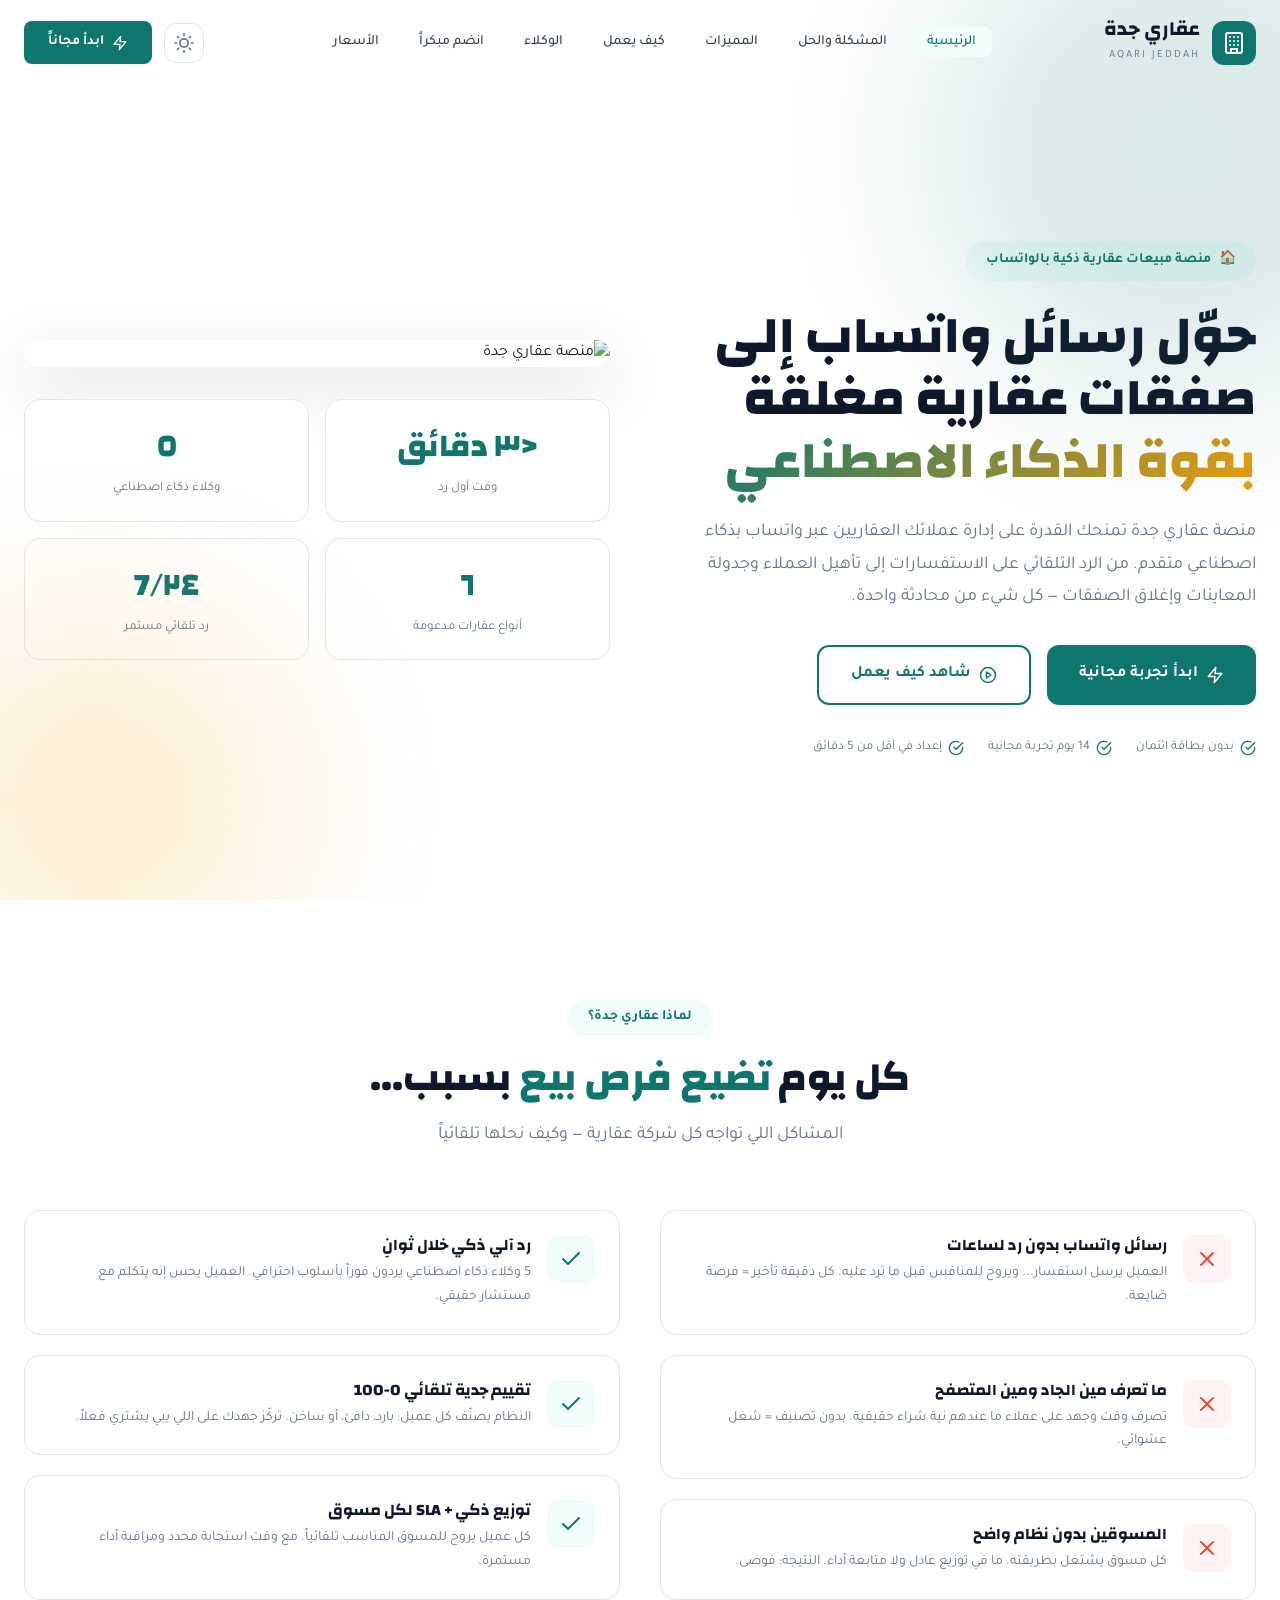
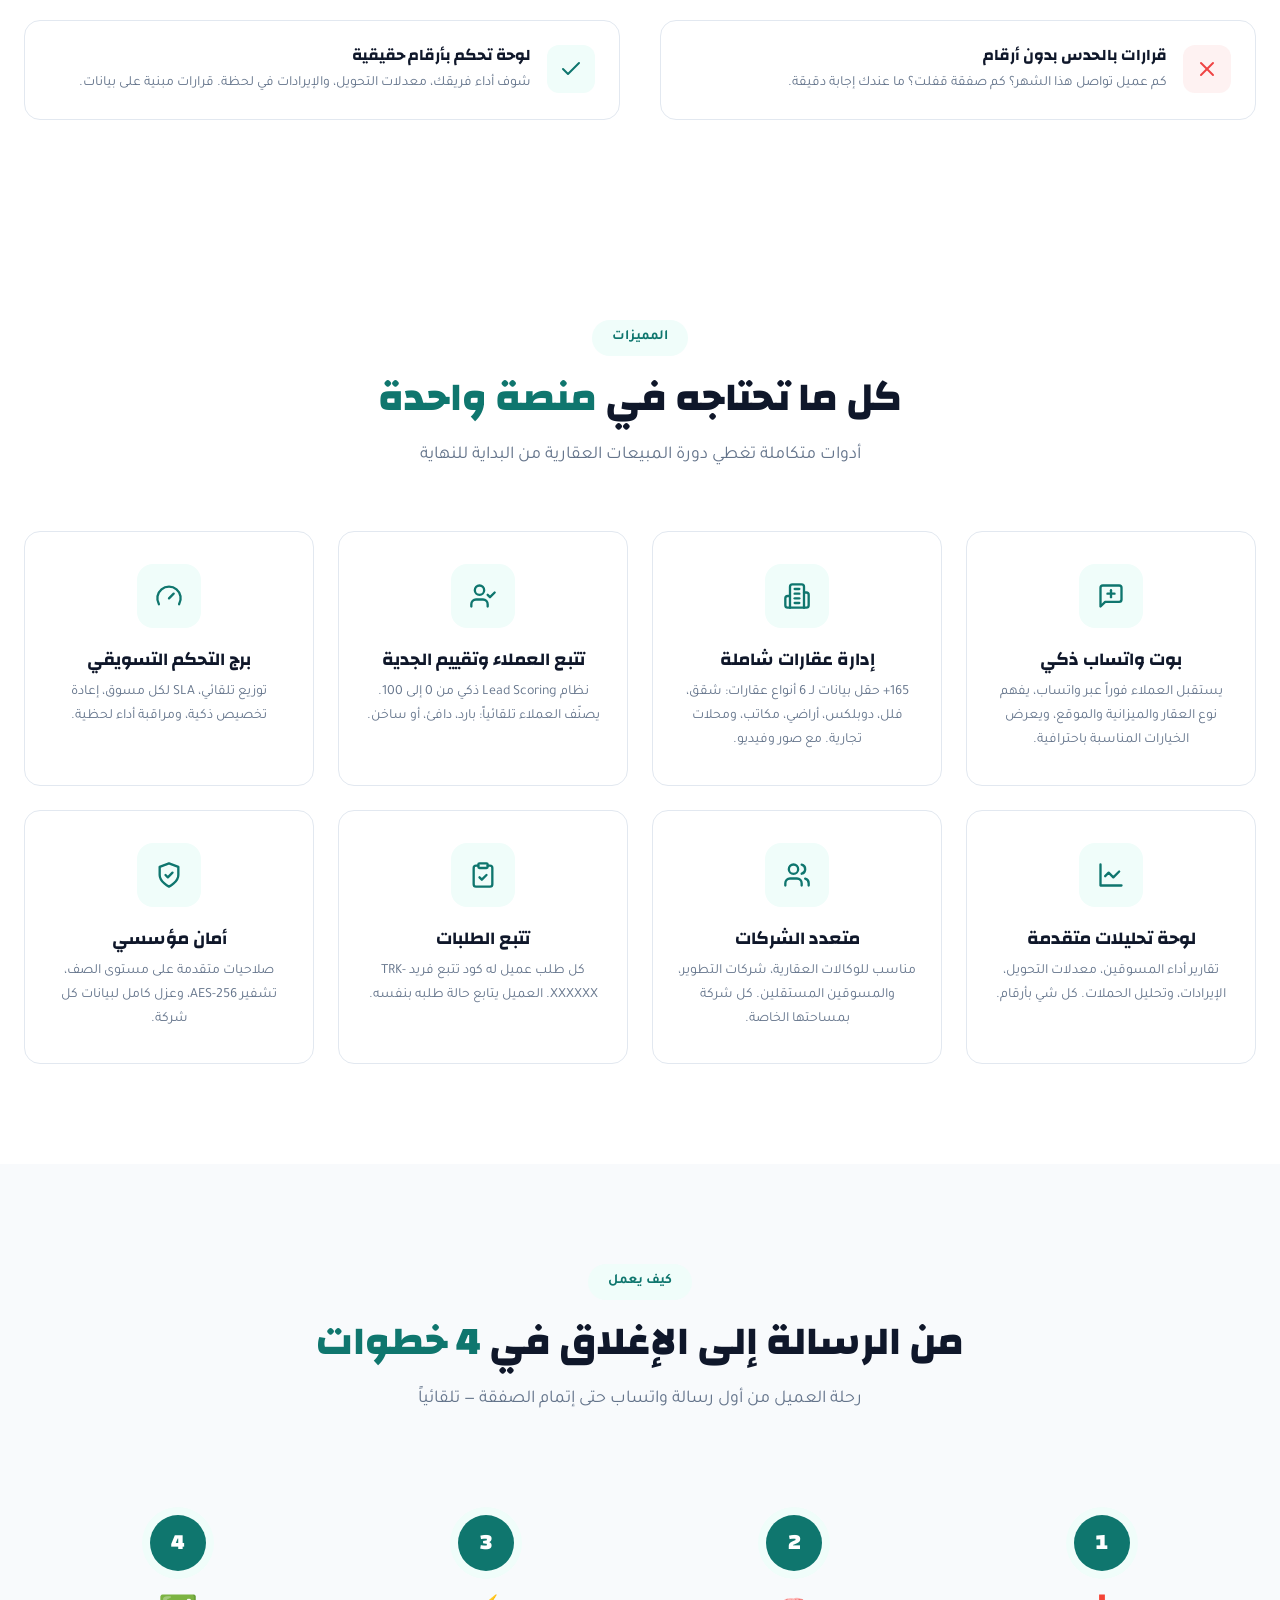
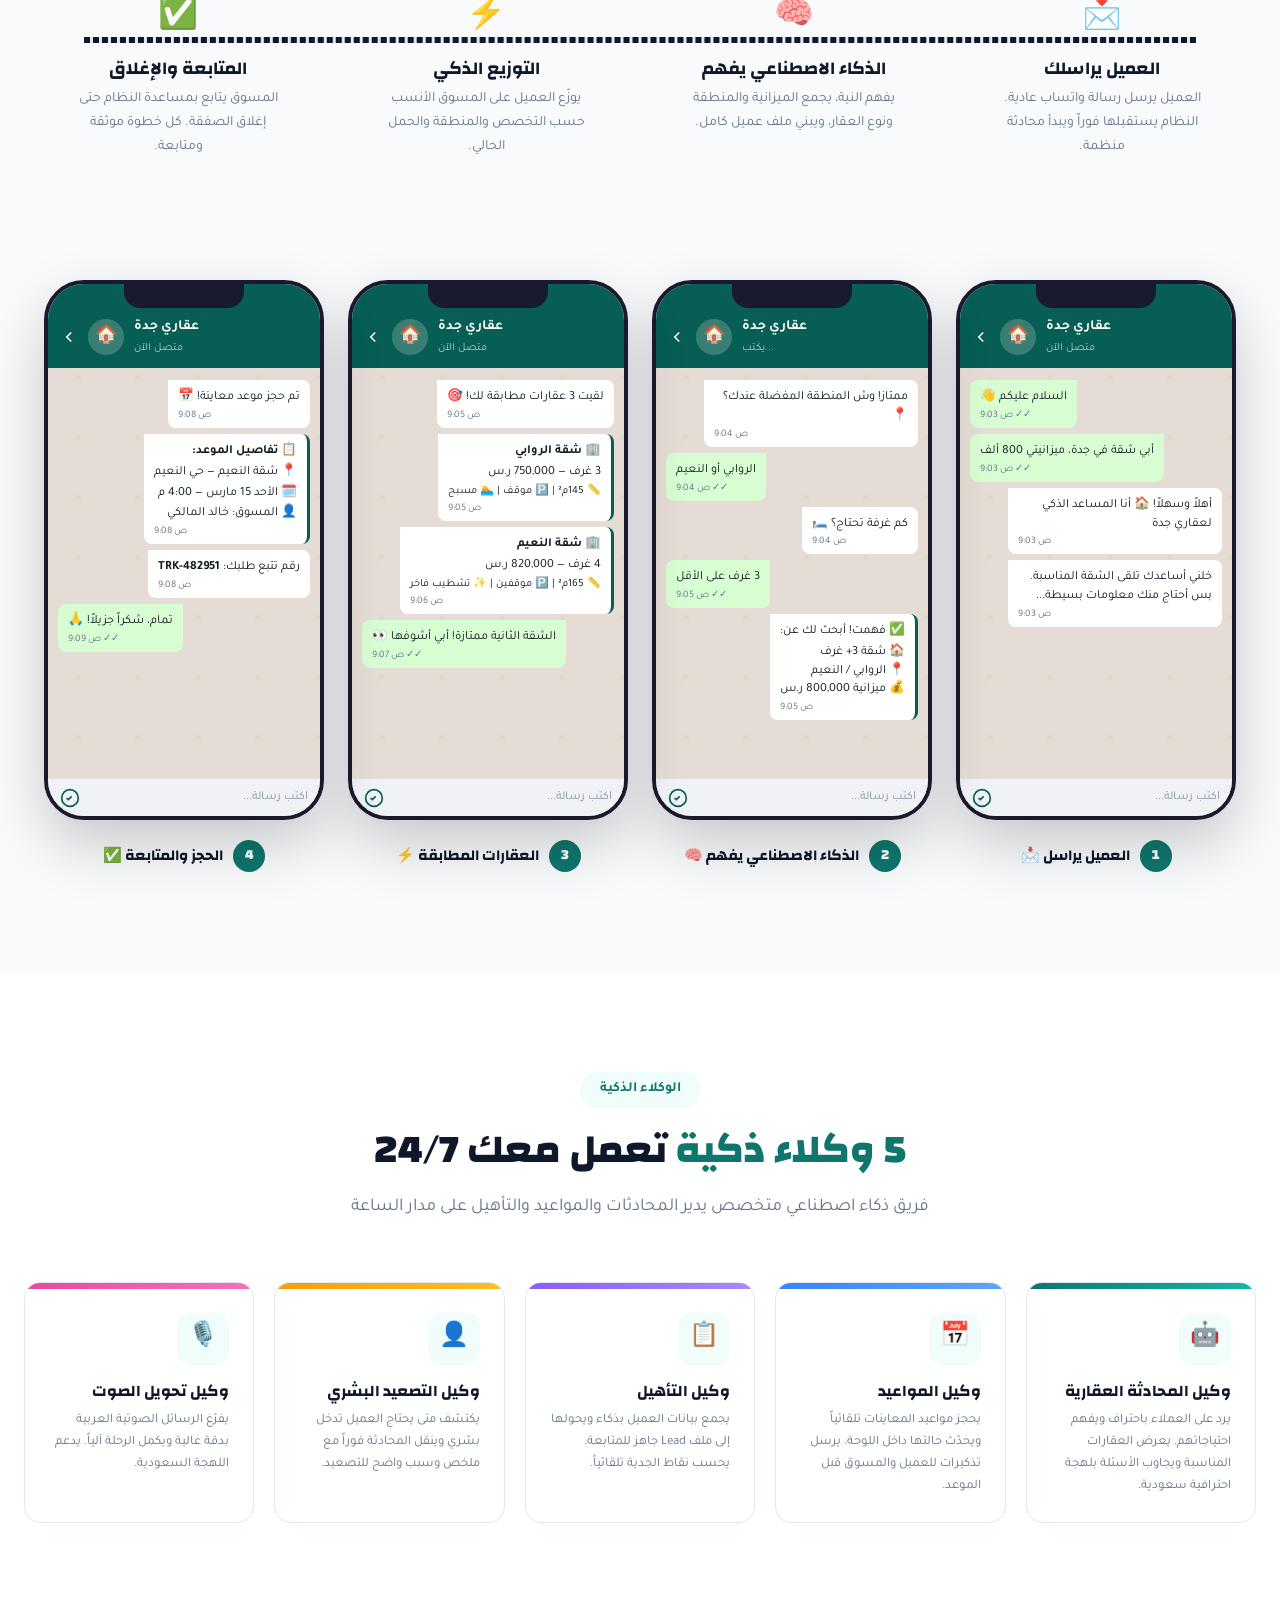
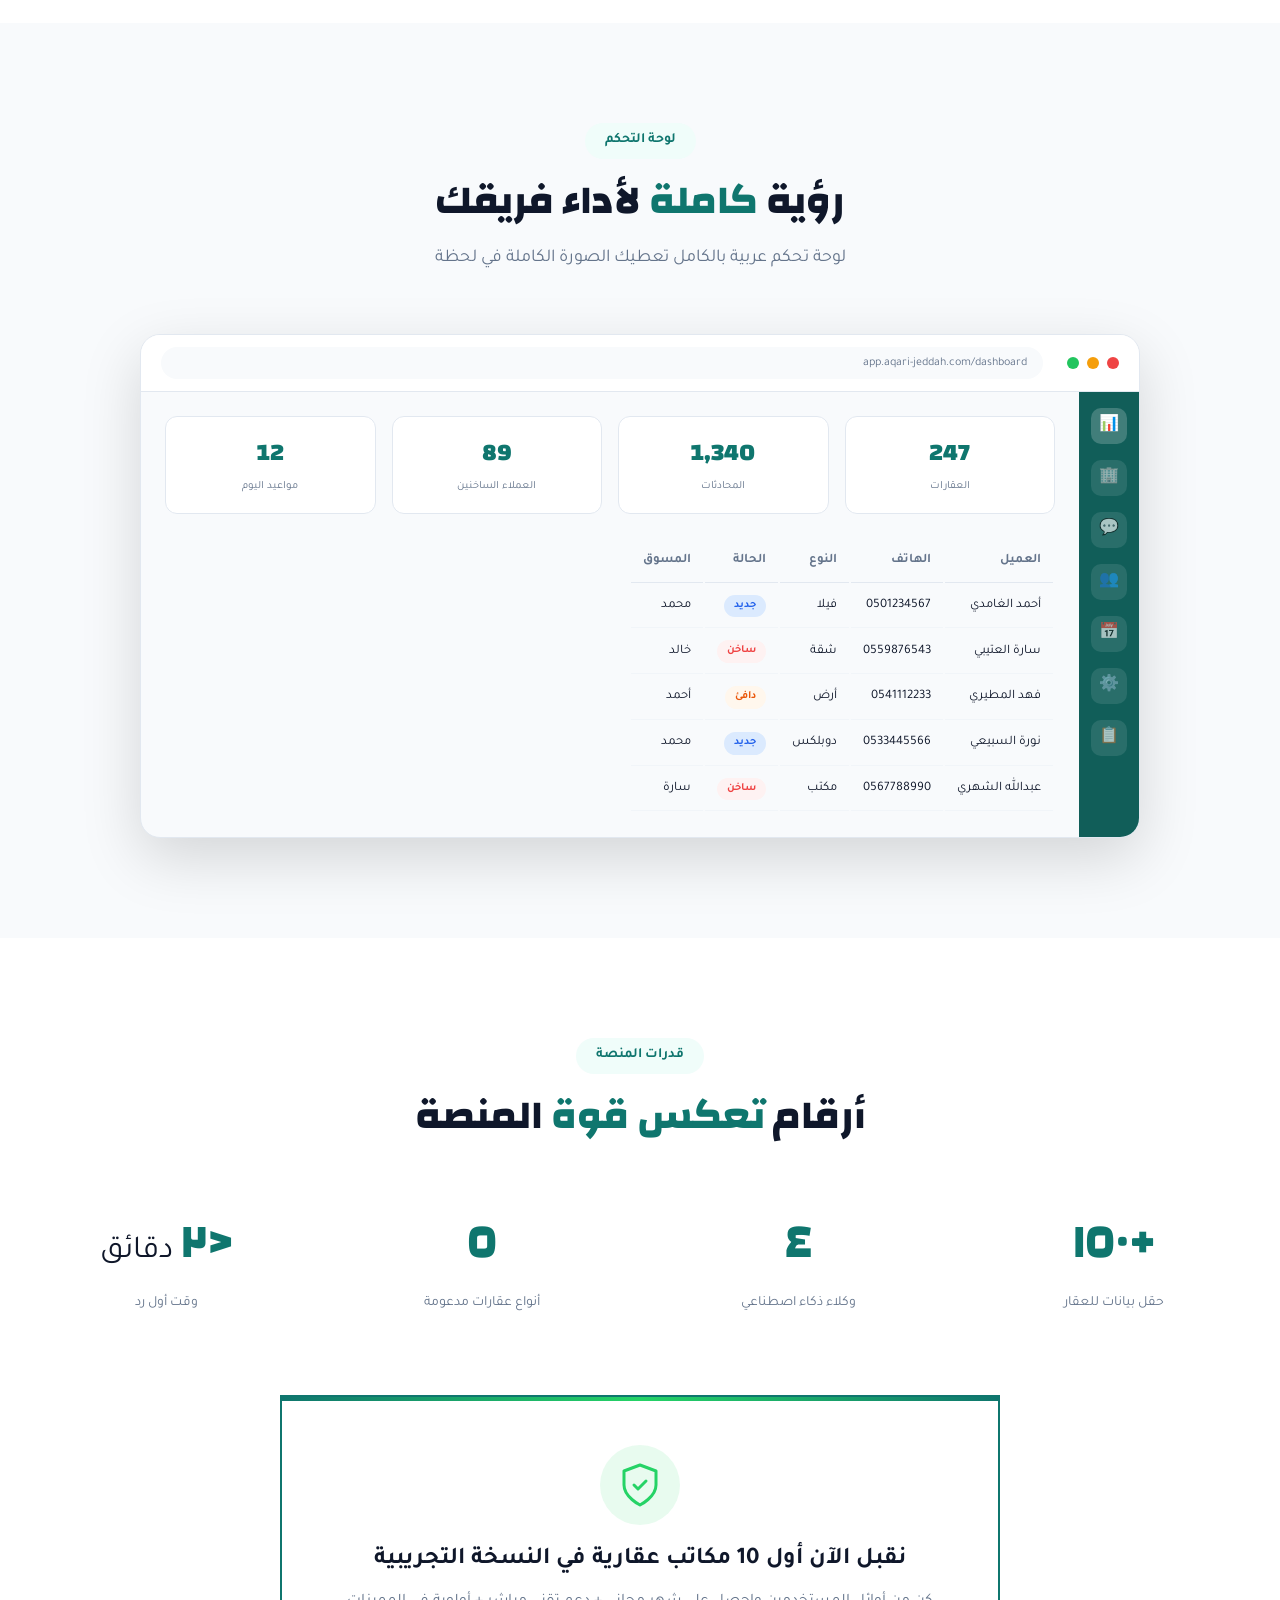
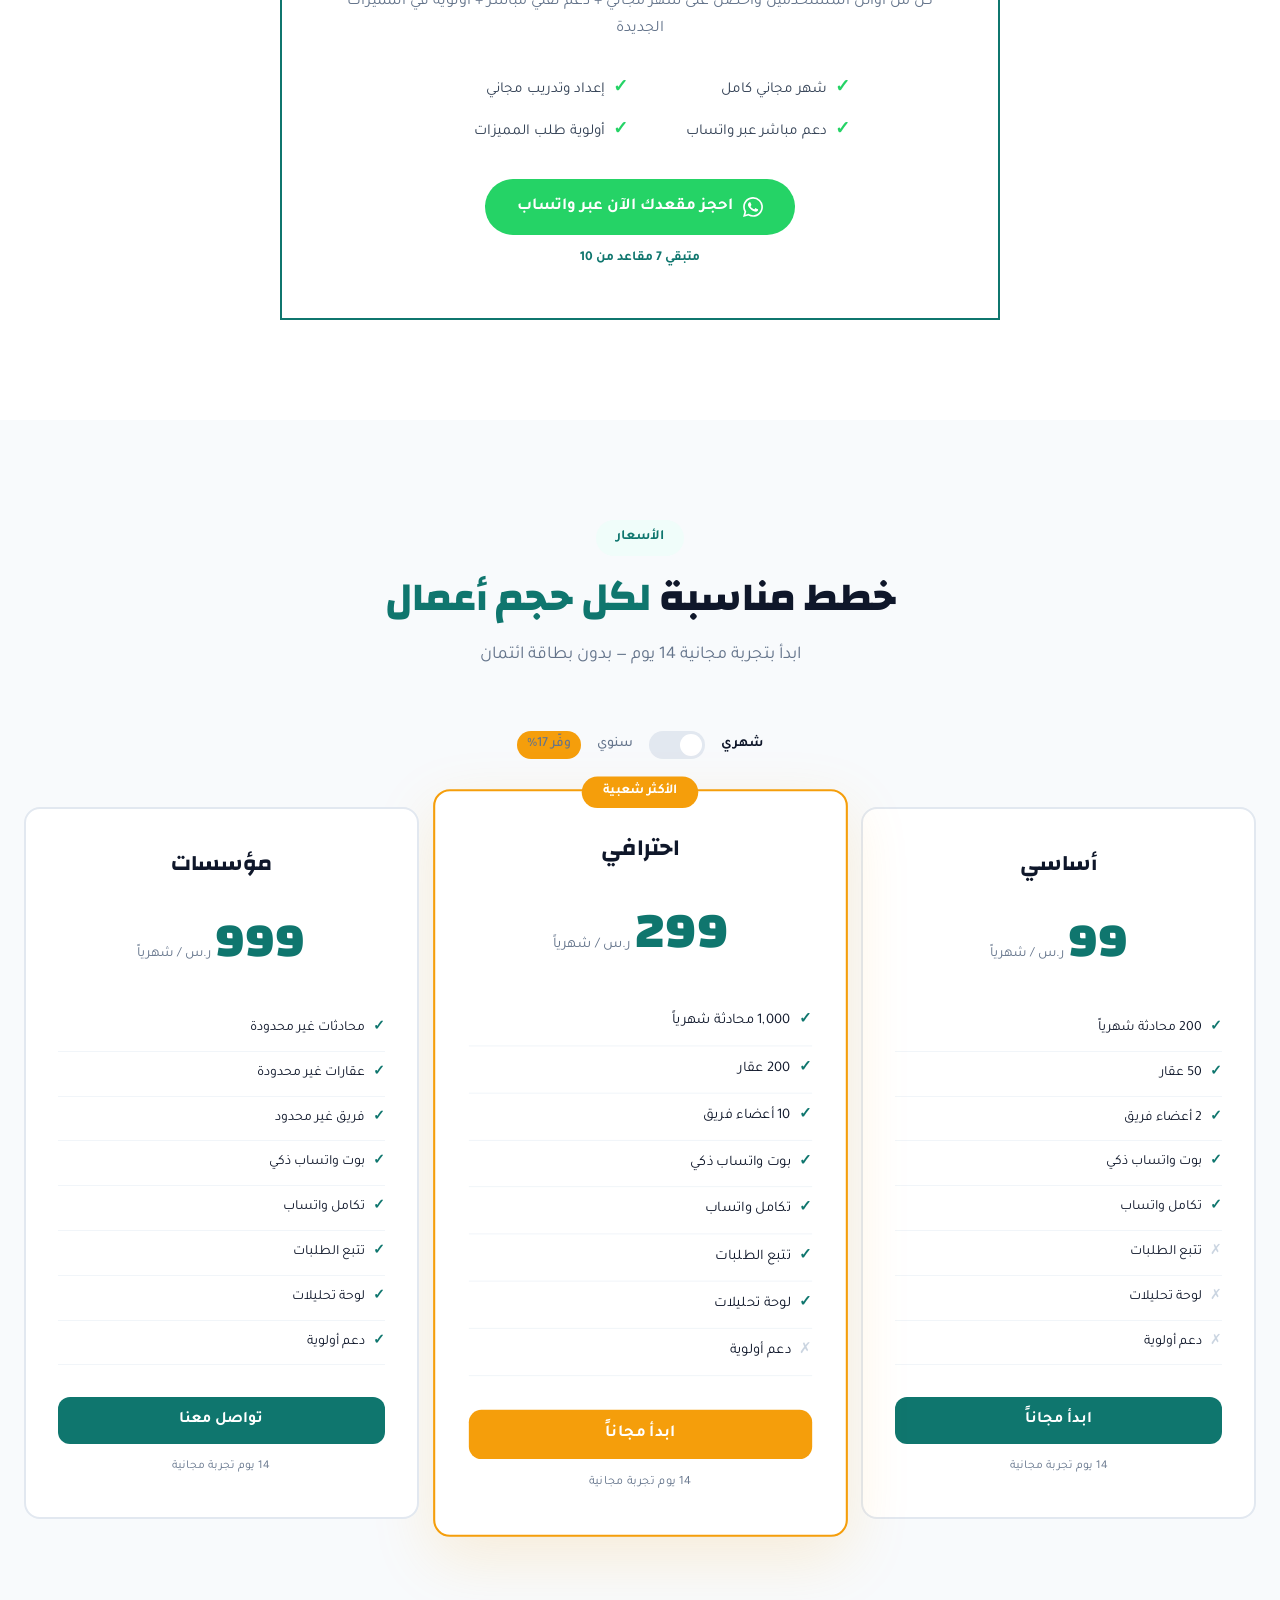
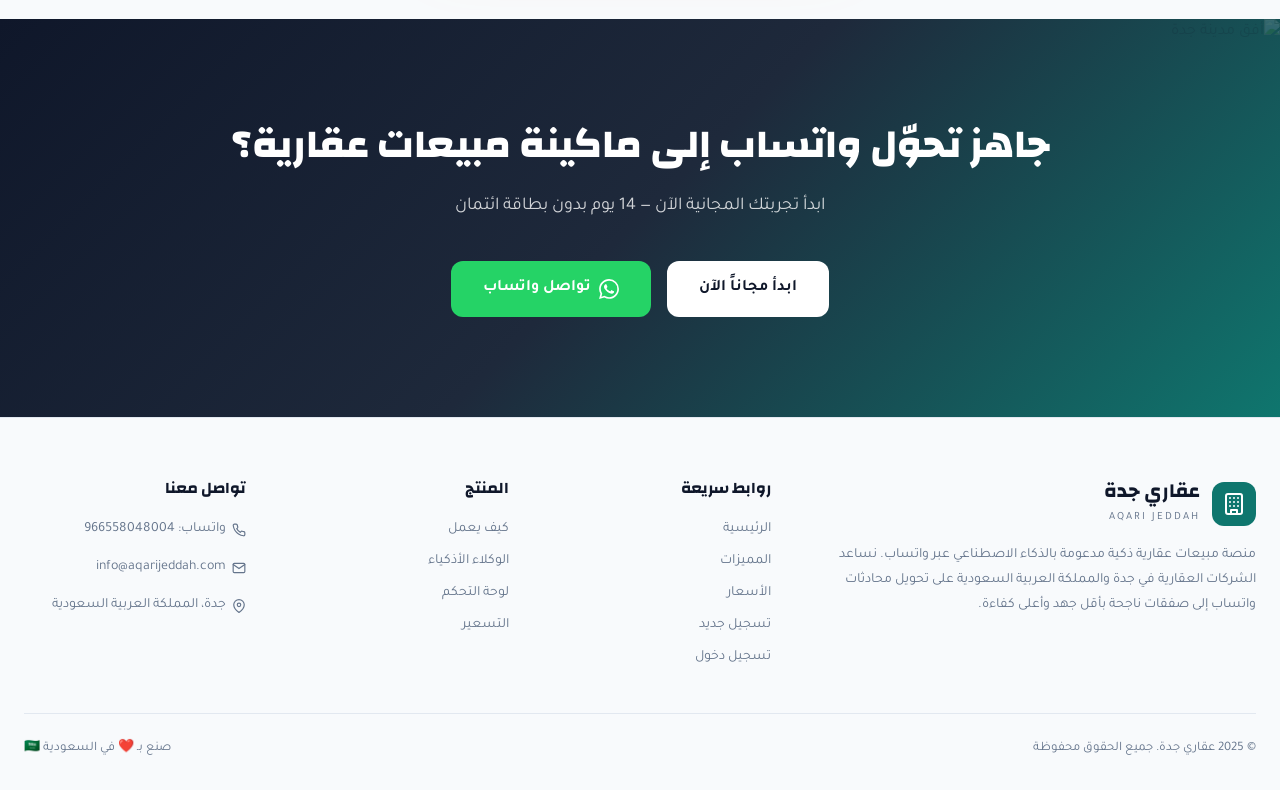
==== commit 5cb6b9f0: "Fix credibility: replace fake testimonials with early access CTA - Remove 3 fake testimonial cards w" ====
--- a/index.html
+++ b/index.html
@@ -56,7 +56,7 @@
           <li><a href="#features">المميزات</a></li>
           <li><a href="#how-it-works">كيف يعمل</a></li>
           <li><a href="#agents">الوكلاء</a></li>
-          <li><a href="#stats">الآراء</a></li>
+          <li><a href="#stats">انضم مبكراً</a></li>
           <li><a href="#pricing">الأسعار</a></li>
         </ul>
 
@@ -107,7 +107,7 @@
           <li><a href="#features">المميزات</a></li>
           <li><a href="#how-it-works">كيف يعمل</a></li>
           <li><a href="#agents">الوكلاء</a></li>
-          <li><a href="#stats">الآراء</a></li>
+          <li><a href="#stats">انضم مبكراً</a></li>
           <li><a href="#pricing">الأسعار</a></li>
         </ul>
       </div>
@@ -189,19 +189,19 @@
           <div class="hero-stats">
             <div class="stat-card reveal reveal-delay-3">
               <div class="stat-value" data-counter="3" data-prefix="&lt;" data-suffix=" دقائق">0</div>
-              <div class="stat-label">متوسط وقت الرد</div>
+              <div class="stat-label">وقت أول رد</div>
             </div>
             <div class="stat-card reveal reveal-delay-4">
-              <div class="stat-value" data-counter="2.4" data-suffix="x">0</div>
-              <div class="stat-label">زيادة في المبيعات</div>
+              <div class="stat-value" data-counter="5">0</div>
+              <div class="stat-label">وكلاء ذكاء اصطناعي</div>
             </div>
             <div class="stat-card reveal reveal-delay-5">
-              <div class="stat-value" data-counter="165" data-prefix="+">0</div>
-              <div class="stat-label">شركة عقارية</div>
+              <div class="stat-value" data-counter="6">0</div>
+              <div class="stat-label">أنواع عقارات مدعومة</div>
             </div>
             <div class="stat-card reveal reveal-delay-6">
-              <div class="stat-value" data-counter="100" data-suffix="%">0</div>
-              <div class="stat-label">رضا العملاء</div>
+              <div class="stat-value" data-counter="24" data-suffix="/7">0</div>
+              <div class="stat-label">رد تلقائي مستمر</div>
             </div>
           </div>
         </div>
@@ -782,8 +782,8 @@
   <section id="stats" class="section">
     <div class="container">
       <div class="section-heading reveal">
-        <span class="pill">أرقام تتحدث</span>
-        <h2>نتائج <span class="highlight">حقيقية</span> تتحدث عن نفسها</h2>
+        <span class="pill">قدرات المنصة</span>
+        <h2>أرقام <span class="highlight">تعكس قوة</span> المنصة</h2>
       </div>
 
       <div class="stats-bar reveal">
@@ -796,50 +796,46 @@
           <div class="stat-desc">وكلاء ذكاء اصطناعي</div>
         </div>
         <div class="stat-item">
+          <span class="stat-number" data-counter="6">0</span>
+          <div class="stat-desc">أنواع عقارات مدعومة</div>
+        </div>
+        <div class="stat-item">
           <span class="stat-number" data-counter="3" data-prefix="<">0</span><span class="stat-suffix"> دقائق</span>
           <div class="stat-desc">وقت أول رد</div>
         </div>
-        <div class="stat-item">
-          <span class="stat-number" data-counter="100">0</span><span class="stat-suffix">%</span>
-          <div class="stat-desc">متوافق مع واتساب</div>
-        </div>
-      </div>
-
-      <div class="testimonials-grid">
-        <div class="testimonial-card reveal reveal-delay-1">
-          <div class="testimonial-stars">★★★★★</div>
-          <p class="testimonial-text">"كنا نفقد أكثر من 40% من الاستفسارات بسبب التأخر في الرد. بعد عقاري جدة، وقت الرد صار أقل من 3 دقائق والعملاء المهتمين زادوا بشكل ملحوظ."</p>
-          <div class="testimonial-author">
-            <img class="testimonial-avatar" src="https://images.unsplash.com/photo-1507003211169-0a1dd7228f2d?w=100&q=80" alt="عبدالرحمن الحربي" loading="lazy">
-            <div>
-              <div class="author-name">عبدالرحمن الحربي</div>
-              <div class="author-role">مدير مكتب عقاري، الرياض</div>
-            </div>
-          </div>
-        </div>
-
-        <div class="testimonial-card reveal reveal-delay-2">
-          <div class="testimonial-stars">★★★★★</div>
-          <p class="testimonial-text">"التوزيع الذكي للعملاء على المسوقين وفّر علينا ساعات من العمل اليدوي. الآن كل مسوق عنده عملاءه ومتابعته واضحة."</p>
-          <div class="testimonial-author">
-            <img class="testimonial-avatar" src="https://images.unsplash.com/photo-1573496359142-b8d87734a5a2?w=100&q=80" alt="نورة القحطاني" loading="lazy">
-            <div>
-              <div class="author-name">نورة القحطاني</div>
-              <div class="author-role">مديرة تطوير أعمال، شركة تطوير عقاري</div>
-            </div>
-          </div>
-        </div>
-
-        <div class="testimonial-card reveal reveal-delay-3">
-          <div class="testimonial-stars">★★★★★</div>
-          <p class="testimonial-text">"أقدر أدير أكثر من 50 عميل بنفسي بفضل البوت الذكي. يرد على الأسئلة الأساسية وأنا أركز على العملاء الجادين."</p>
-          <div class="testimonial-author">
-            <img class="testimonial-avatar" src="https://images.unsplash.com/photo-1472099645785-5658abf4ff4e?w=100&q=80" alt="خالد المالكي" loading="lazy">
-            <div>
-              <div class="author-name">خالد المالكي</div>
-              <div class="author-role">مسوق عقاري مستقل</div>
-            </div>
-          </div>
+      </div>
+
+      <!-- Early Access CTA -->
+      <div class="early-access-block reveal reveal-delay-1">
+        <div class="early-access-icon">
+          <svg width="48" height="48" viewBox="0 0 24 24" fill="none" stroke="currentColor" stroke-width="1.5" stroke-linecap="round" stroke-linejoin="round"><path d="M12 22s8-4 8-10V5l-8-3-8 3v7c0 6 8 10 8 10z"></path><path d="m9 12 2 2 4-4"></path></svg>
+        </div>
+        <h3>نقبل الآن أول 10 مكاتب عقارية في النسخة التجريبية</h3>
+        <p>كن من أوائل المستخدمين واحصل على شهر مجاني + دعم تقني مباشر + أولوية في المميزات الجديدة</p>
+        <div class="early-access-features">
+          <div class="ea-feature">
+            <span class="ea-check">✓</span>
+            <span>شهر مجاني كامل</span>
+          </div>
+          <div class="ea-feature">
+            <span class="ea-check">✓</span>
+            <span>إعداد وتدريب مجاني</span>
+          </div>
+          <div class="ea-feature">
+            <span class="ea-check">✓</span>
+            <span>دعم مباشر عبر واتساب</span>
+          </div>
+          <div class="ea-feature">
+            <span class="ea-check">✓</span>
+            <span>أولوية طلب المميزات</span>
+          </div>
+        </div>
+        <div class="early-access-cta">
+          <a href="https://wa.me/966558048004?text=%D8%A3%D8%A8%D9%8A%20%D8%A3%D9%86%D8%B6%D9%85%20%D9%84%D9%84%D9%86%D8%B3%D8%AE%D8%A9%20%D8%A7%D9%84%D8%AA%D8%AC%D8%B1%D9%8A%D8%A8%D9%8A%D8%A9" class="btn-whatsapp btn-lg" target="_blank" rel="noopener noreferrer">
+            <svg width="20" height="20" viewBox="0 0 24 24" fill="currentColor"><path d="M17.472 14.382c-.297-.149-1.758-.867-2.03-.967-.273-.099-.471-.148-.67.15-.197.297-.767.966-.94 1.164-.173.199-.347.223-.644.075-.297-.15-1.255-.463-2.39-1.475-.883-.788-1.48-1.761-1.653-2.059-.173-.297-.018-.458.13-.606.134-.133.298-.347.446-.52.149-.174.198-.298.298-.497.099-.198.05-.371-.025-.52-.075-.149-.669-1.612-.916-2.207-.242-.579-.487-.5-.669-.51-.173-.008-.371-.01-.57-.01-.198 0-.52.074-.792.372-.272.297-1.04 1.016-1.04 2.479 0 1.462 1.065 2.875 1.213 3.074.149.198 2.096 3.2 5.077 4.487.709.306 1.262.489 1.694.625.712.227 1.36.195 1.871.118.571-.085 1.758-.719 2.006-1.413.248-.694.248-1.289.173-1.413-.074-.124-.272-.198-.57-.347m-5.421 7.403h-.004a9.87 9.87 0 01-5.031-1.378l-.361-.214-3.741.982.998-3.648-.235-.374a9.86 9.86 0 01-1.51-5.26c.001-5.45 4.436-9.884 9.888-9.884 2.64 0 5.122 1.03 6.988 2.898a9.825 9.825 0 012.893 6.994c-.003 5.45-4.437 9.884-9.885 9.884m8.413-18.297A11.815 11.815 0 0012.05 0C5.495 0 .16 5.335.157 11.892c0 2.096.547 4.142 1.588 5.945L.057 24l6.305-1.654a11.882 11.882 0 005.683 1.448h.005c6.554 0 11.89-5.335 11.893-11.893a11.821 11.821 0 00-3.48-8.413z"/></svg>
+            احجز مقعدك الآن عبر واتساب
+          </a>
+          <span class="ea-spots">متبقي 7 مقاعد من 10</span>
         </div>
       </div>
     </div>
@@ -1042,7 +1038,7 @@
 
       <!-- Footer Bottom -->
       <div class="footer-bottom">
-        <span>&copy; 2024 عقاري جدة. جميع الحقوق محفوظة</span>
+        <span>&copy; 2025 عقاري جدة. جميع الحقوق محفوظة</span>
         <span class="made-in">صنع بـ &#10084;&#65039; في السعودية &#127480;&#127462;</span>
       </div>
     </div>
--- a/css/styles.css
+++ b/css/styles.css
@@ -1355,6 +1355,129 @@
 }
 
 /* ==========================================================================
+   EARLY ACCESS BLOCK
+   ========================================================================== */
+.early-access-block {
+  max-width: 720px;
+  margin: 48px auto 0;
+  text-align: center;
+  padding: 48px 40px;
+  background: var(--surface);
+  border: 2px solid var(--brand);
+  border-radius: var(--radius-2xl);
+  position: relative;
+  overflow: hidden;
+}
+
+.early-access-block::before {
+  content: '';
+  position: absolute;
+  top: 0;
+  left: 0;
+  right: 0;
+  height: 4px;
+  background: linear-gradient(90deg, var(--brand), #25d366, var(--brand));
+}
+
+.early-access-icon {
+  display: inline-flex;
+  align-items: center;
+  justify-content: center;
+  width: 80px;
+  height: 80px;
+  border-radius: 50%;
+  background: rgba(37, 211, 102, 0.1);
+  color: #25d366;
+  margin-bottom: 20px;
+}
+
+.dark .early-access-icon {
+  background: rgba(37, 211, 102, 0.15);
+}
+
+.early-access-block h3 {
+  font-family: var(--ff-heading);
+  font-size: 1.5rem;
+  font-weight: 700;
+  margin-bottom: 12px;
+  color: var(--ink);
+}
+
+.early-access-block > p {
+  color: var(--ink-muted);
+  font-size: 1rem;
+  line-height: 1.7;
+  margin-bottom: 32px;
+}
+
+.early-access-features {
+  display: grid;
+  grid-template-columns: 1fr 1fr;
+  gap: 12px 24px;
+  max-width: 420px;
+  margin: 0 auto 32px;
+  text-align: right;
+}
+
+.ea-feature {
+  display: flex;
+  align-items: center;
+  gap: 8px;
+  font-size: 0.95rem;
+  color: var(--ink-light);
+}
+
+.ea-check {
+  color: #25d366;
+  font-weight: 700;
+  font-size: 1.1rem;
+}
+
+.early-access-cta {
+  display: flex;
+  flex-direction: column;
+  align-items: center;
+  gap: 12px;
+}
+
+.early-access-cta .btn-whatsapp {
+  display: inline-flex;
+  align-items: center;
+  gap: 10px;
+  background: #25d366;
+  color: #fff;
+  padding: 14px 32px;
+  border-radius: var(--radius-full);
+  font-weight: 700;
+  font-size: 1.05rem;
+  text-decoration: none;
+  transition: background 0.3s, transform 0.2s;
+}
+
+.early-access-cta .btn-whatsapp:hover {
+  background: #1da851;
+  transform: translateY(-2px);
+}
+
+.ea-spots {
+  font-size: 0.85rem;
+  color: var(--brand);
+  font-weight: 600;
+}
+
+@media (max-width: 640px) {
+  .early-access-block {
+    padding: 32px 20px;
+  }
+  .early-access-features {
+    grid-template-columns: 1fr;
+  }
+  .early-access-block h3 {
+    font-size: 1.25rem;
+  }
+}
+
+/* ==========================================================================
    PRICING
    ========================================================================== */
 .pricing-toggle {
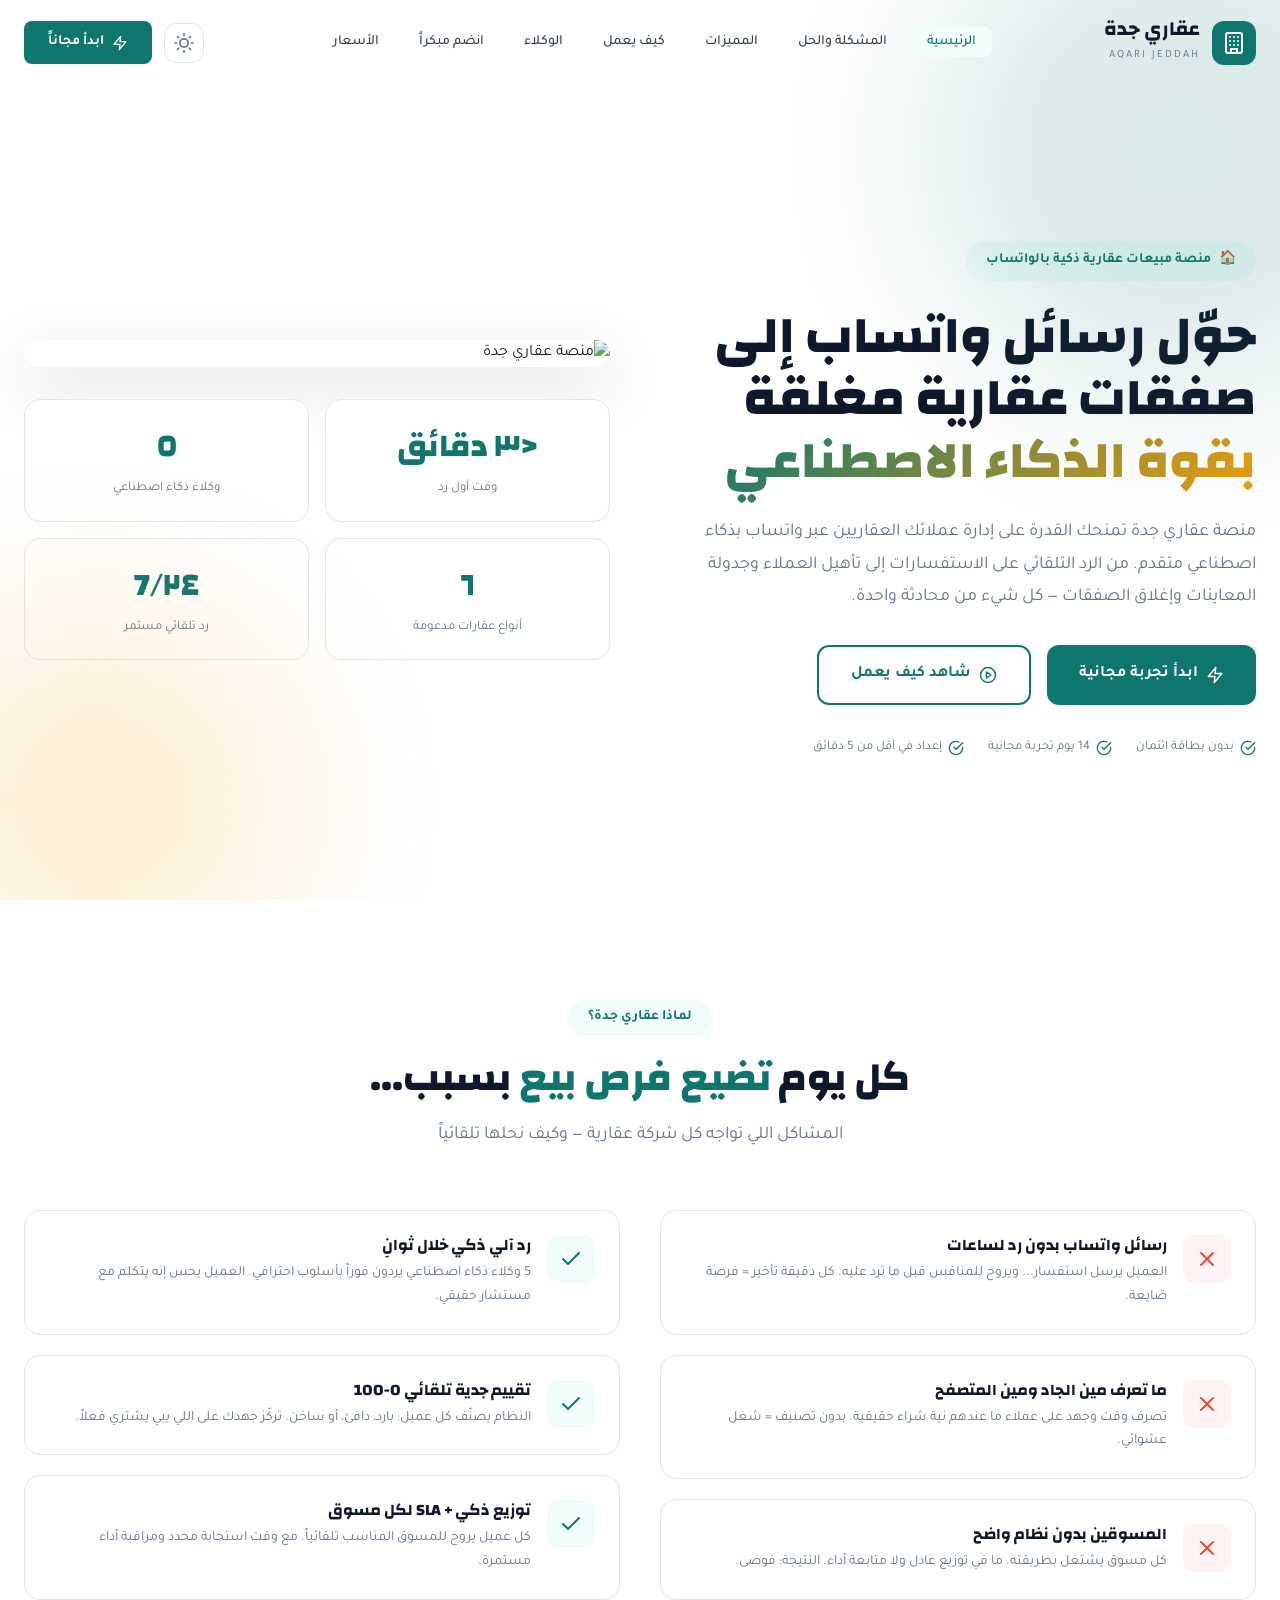
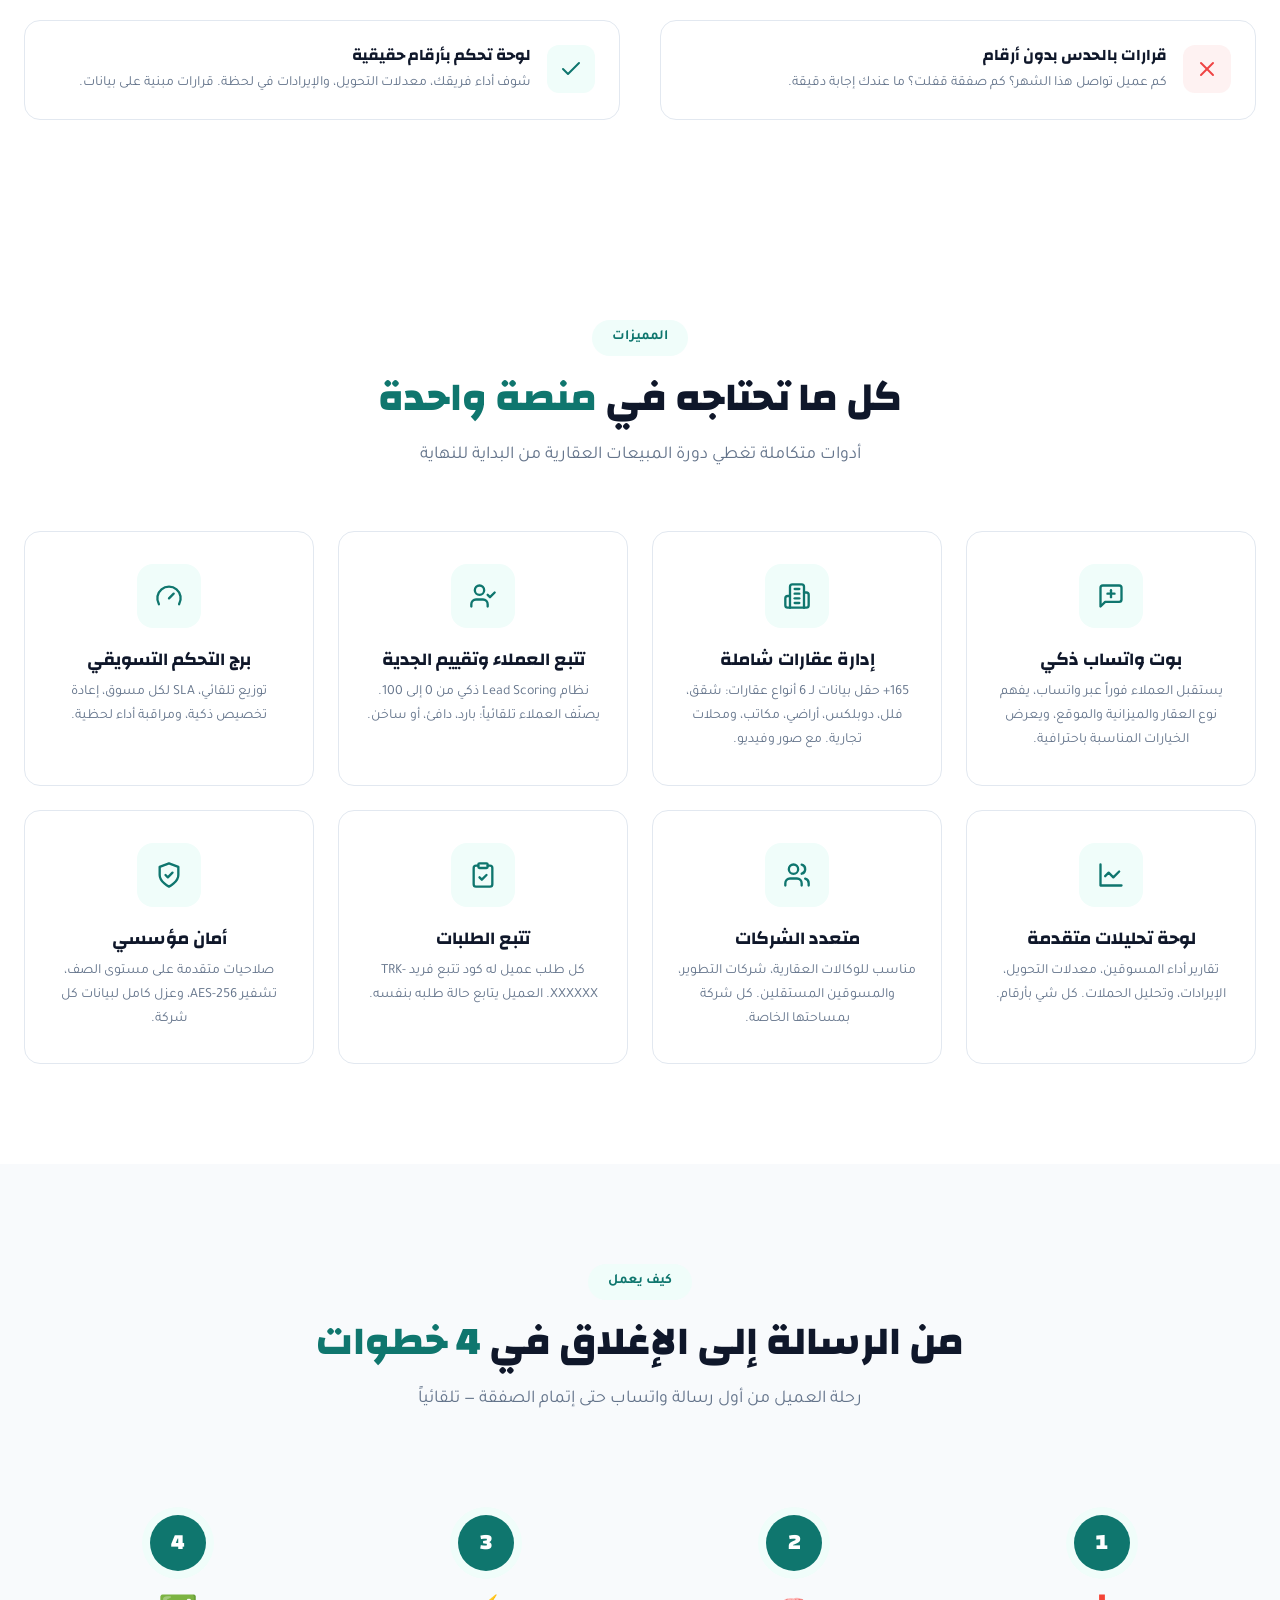
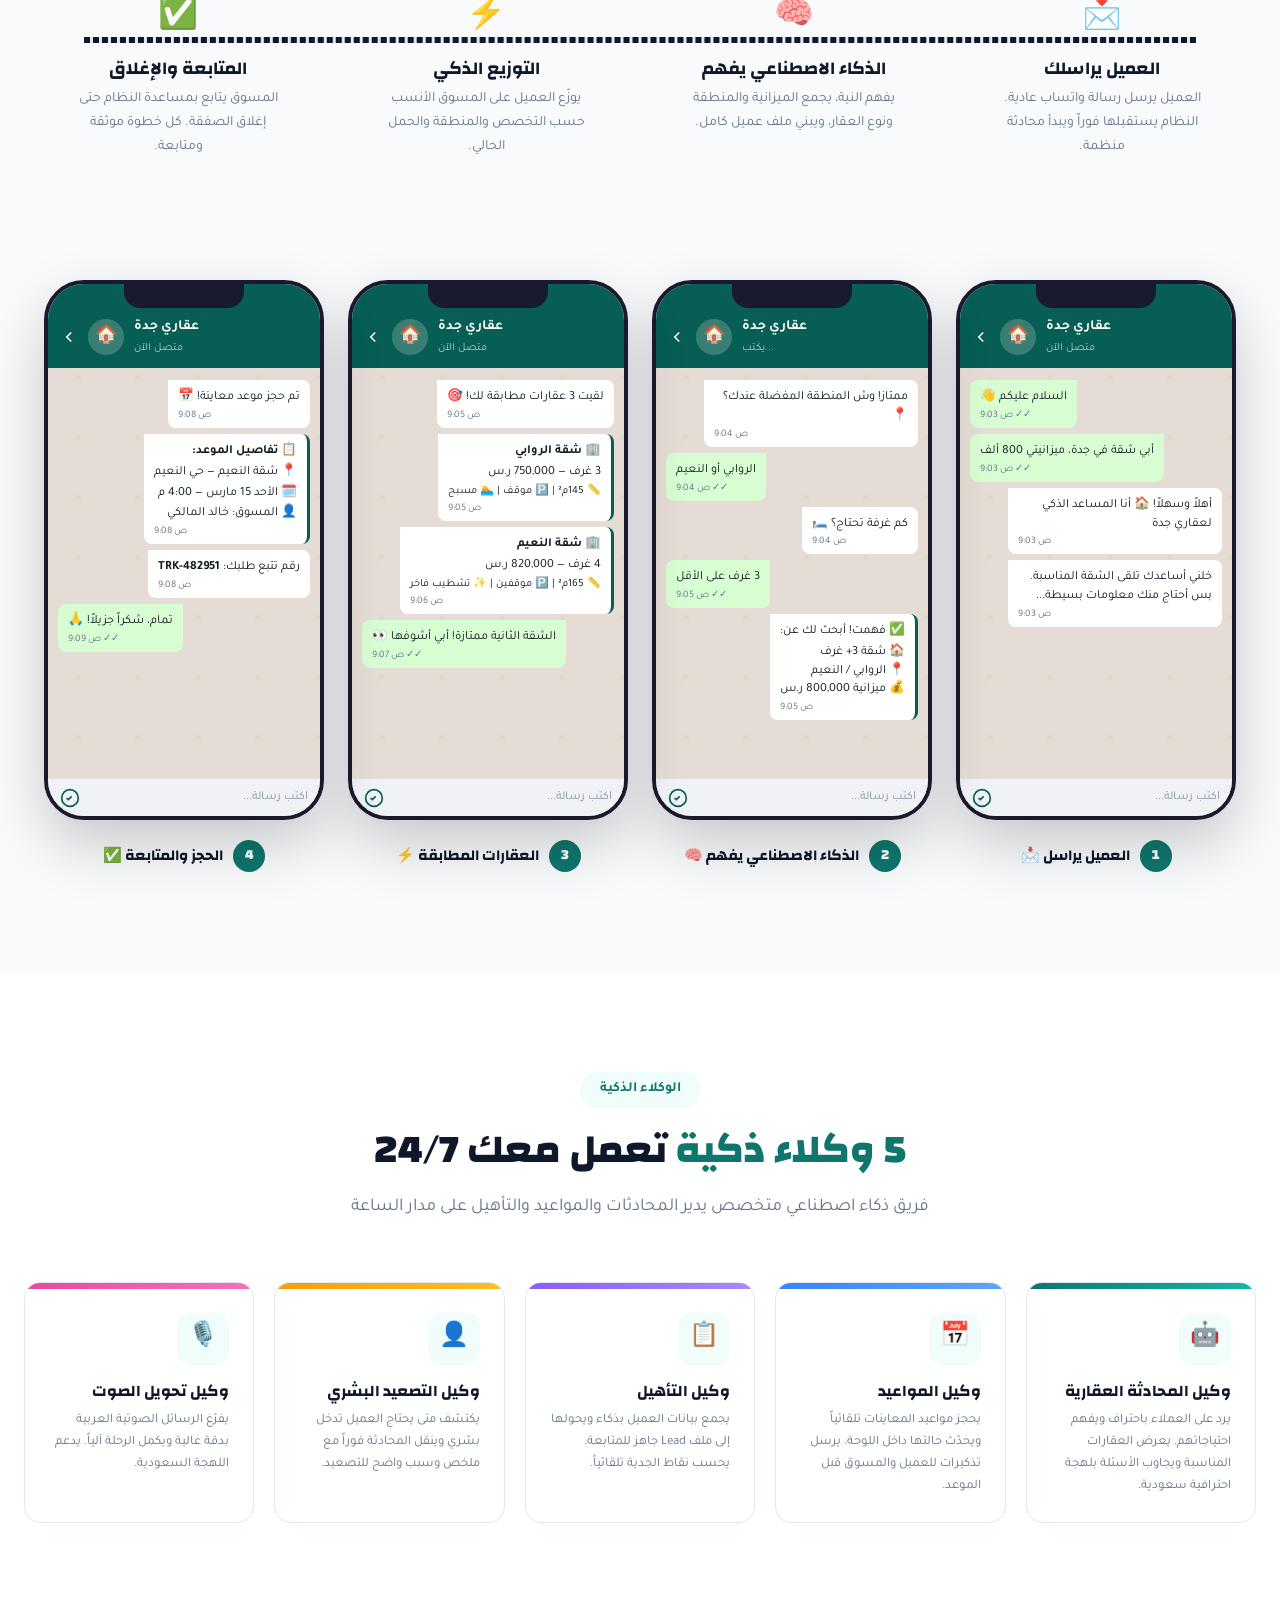
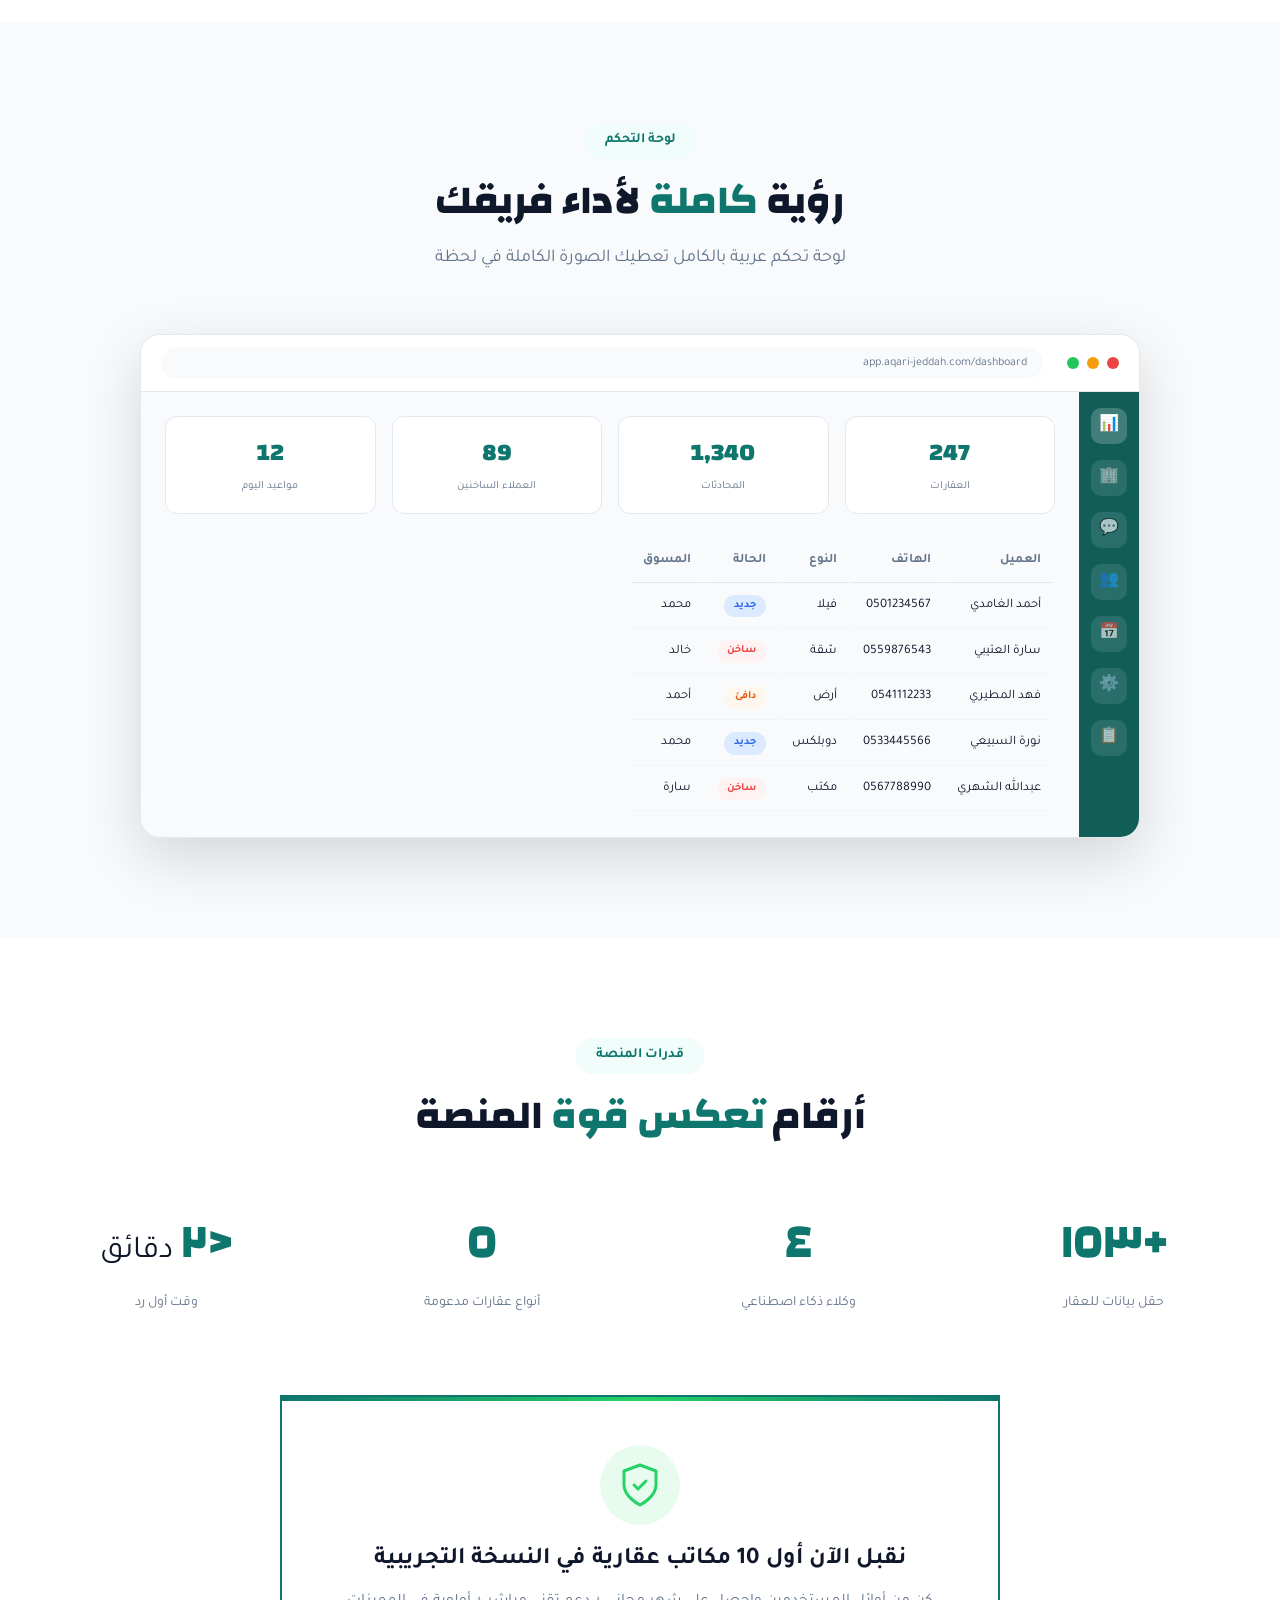
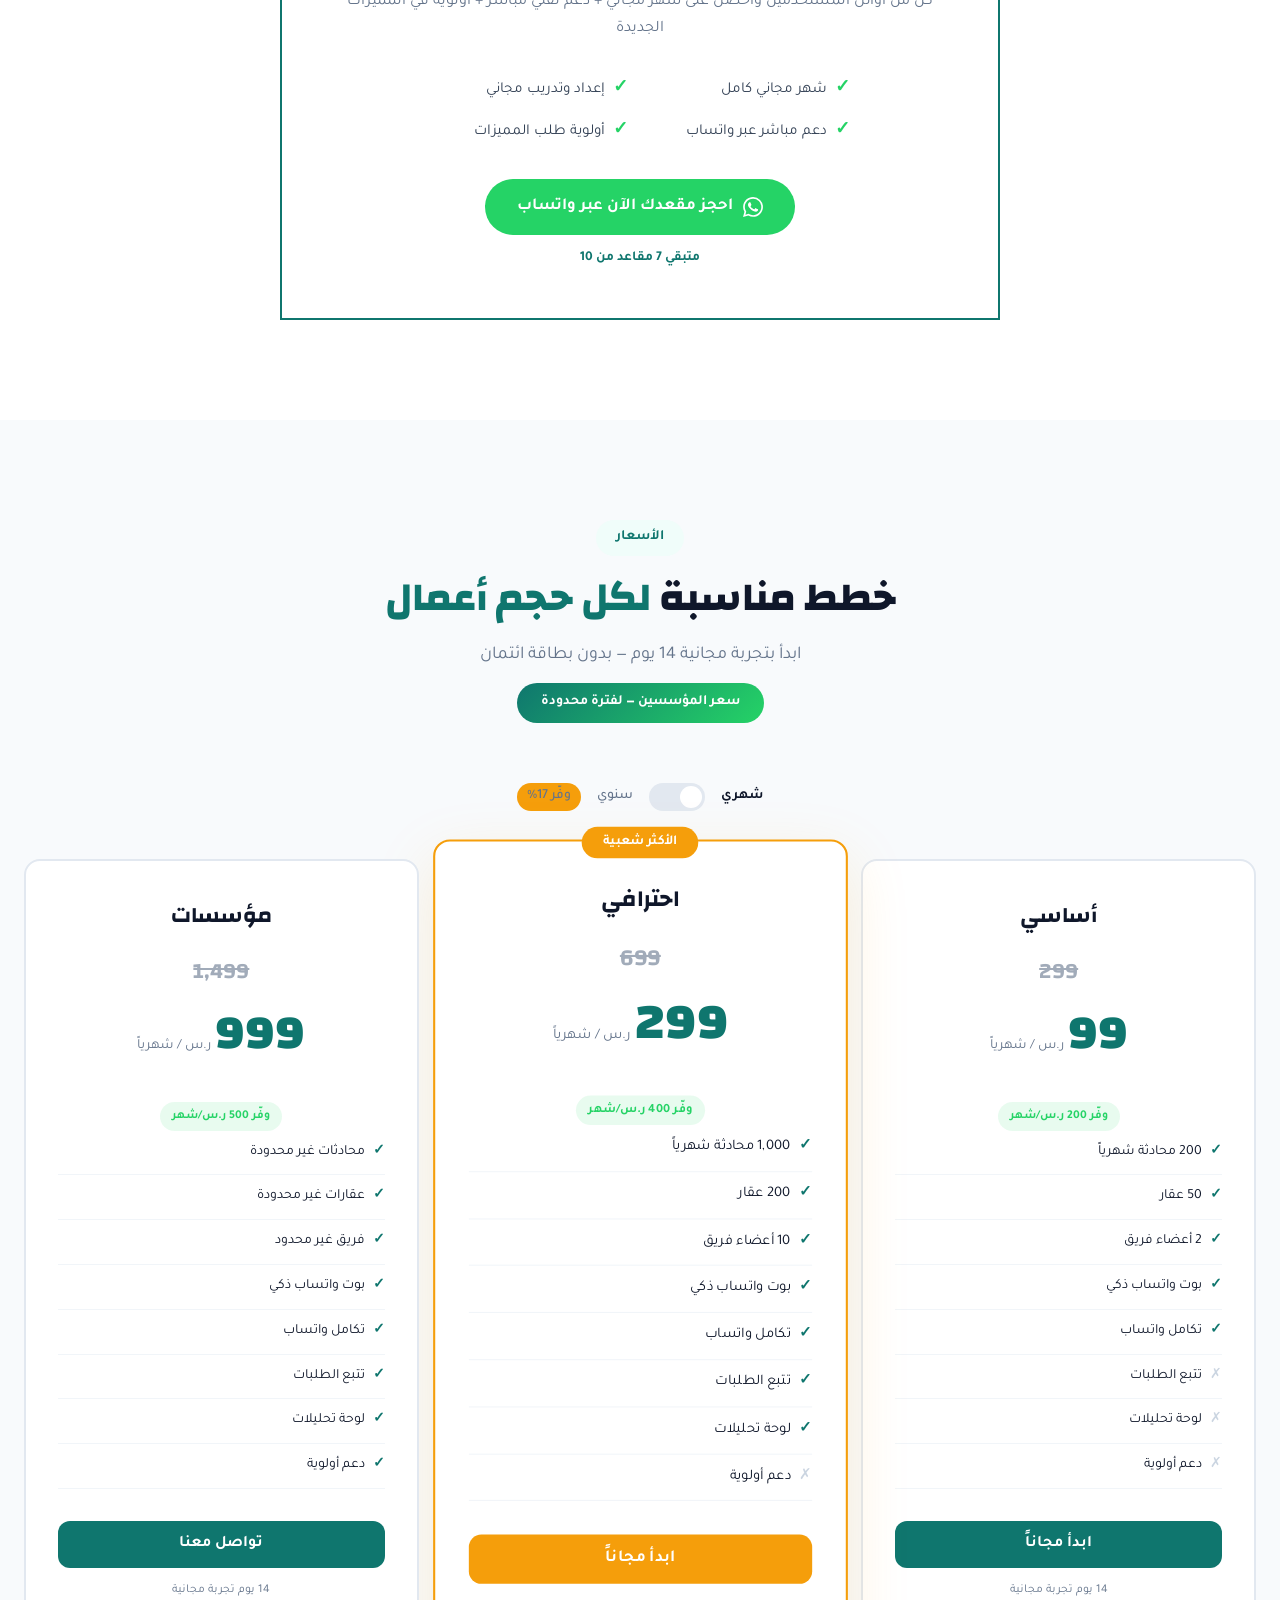
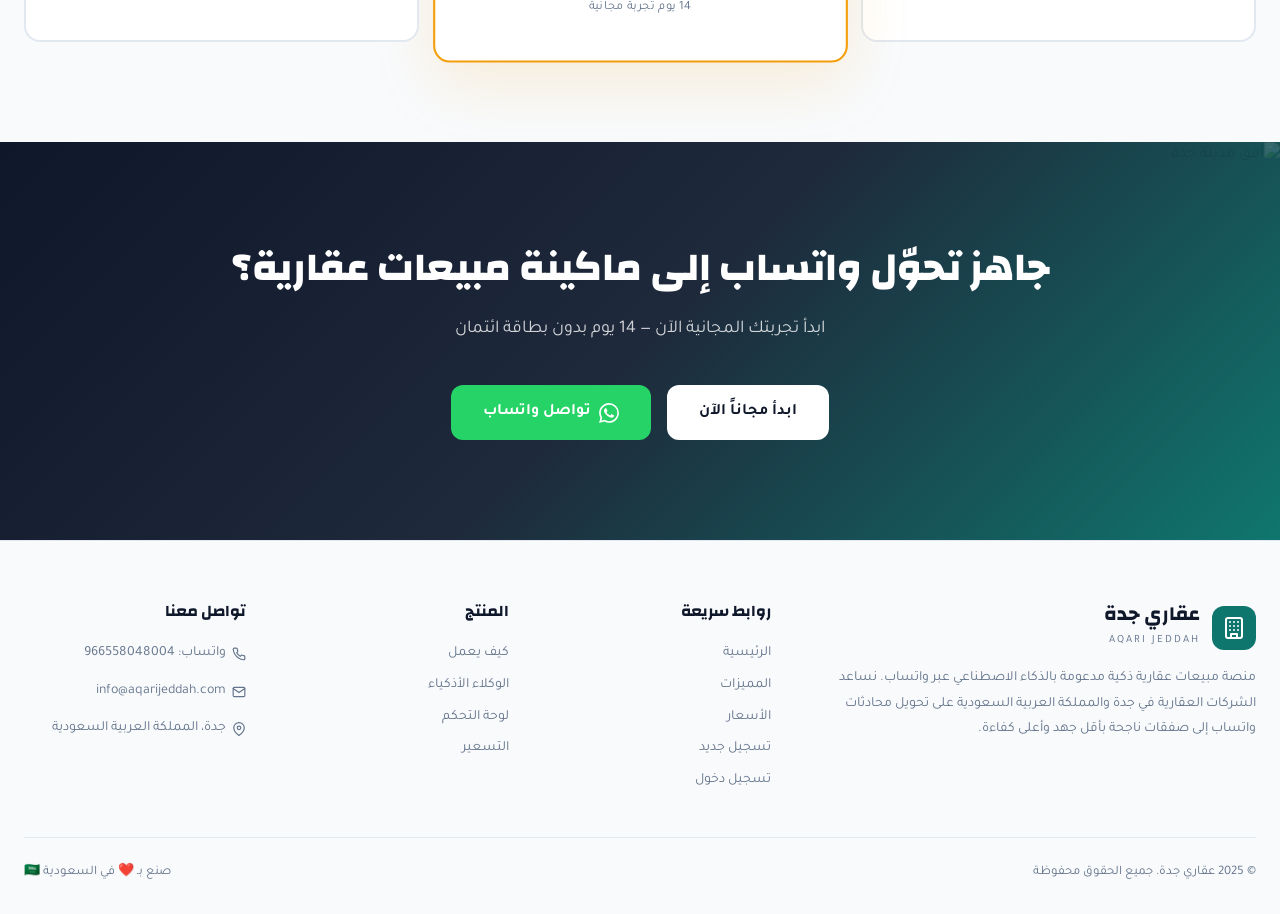
==== commit 6e7a946c: "Add founders pricing: strikethrough original prices + limited-time badge - Add original prices (299/" ====
--- a/index.html
+++ b/index.html
@@ -848,6 +848,7 @@
         <span class="pill">الأسعار</span>
         <h2>خطط مناسبة <span class="highlight">لكل حجم أعمال</span></h2>
         <p>ابدأ بتجربة مجانية 14 يوم — بدون بطاقة ائتمان</p>
+        <div class="founders-banner">سعر المؤسسين — لفترة محدودة</div>
       </div>
 
       <div class="pricing-toggle reveal">
@@ -862,9 +863,11 @@
         <div class="pricing-card reveal reveal-delay-1">
           <h3>أساسي</h3>
           <div class="pricing-price">
+            <span class="price-original">299</span>
             <span class="amount" data-monthly="99" data-yearly="82">99</span>
             <span class="period">ر.س / شهرياً</span>
           </div>
+          <span class="founders-save">وفّر 200 ر.س/شهر</span>
           <ul class="pricing-features">
             <li><span class="check">✓</span> 200 محادثة شهرياً</li>
             <li><span class="check">✓</span> 50 عقار</li>
@@ -884,9 +887,11 @@
           <span class="popular-badge">الأكثر شعبية</span>
           <h3>احترافي</h3>
           <div class="pricing-price">
+            <span class="price-original">699</span>
             <span class="amount" data-monthly="299" data-yearly="249">299</span>
             <span class="period">ر.س / شهرياً</span>
           </div>
+          <span class="founders-save">وفّر 400 ر.س/شهر</span>
           <ul class="pricing-features">
             <li><span class="check">✓</span> 1,000 محادثة شهرياً</li>
             <li><span class="check">✓</span> 200 عقار</li>
@@ -905,9 +910,11 @@
         <div class="pricing-card reveal reveal-delay-3">
           <h3>مؤسسات</h3>
           <div class="pricing-price">
+            <span class="price-original">1,499</span>
             <span class="amount" data-monthly="999" data-yearly="832">999</span>
             <span class="period">ر.س / شهرياً</span>
           </div>
+          <span class="founders-save">وفّر 500 ر.س/شهر</span>
           <ul class="pricing-features">
             <li><span class="check">✓</span> محادثات غير محدودة</li>
             <li><span class="check">✓</span> عقارات غير محدودة</li>
--- a/css/styles.css
+++ b/css/styles.css
@@ -1582,6 +1582,18 @@
 
 .pricing-price {
   margin: 24px 0;
+  position: relative;
+}
+
+.pricing-price .price-original {
+  display: block;
+  font-family: 'Changa', sans-serif;
+  font-size: 22px;
+  font-weight: 600;
+  color: var(--ink-muted);
+  text-decoration: line-through;
+  opacity: 0.6;
+  margin-bottom: 2px;
 }
 
 .pricing-price .amount {
@@ -1594,6 +1606,38 @@
 .pricing-price .period {
   font-size: 14px;
   color: var(--ink-muted);
+}
+
+.founders-save {
+  display: inline-block;
+  background: rgba(37, 211, 102, 0.1);
+  color: #25d366;
+  font-size: 12px;
+  font-weight: 700;
+  padding: 4px 12px;
+  border-radius: var(--radius-full);
+  margin-top: 4px;
+}
+
+.dark .founders-save {
+  background: rgba(37, 211, 102, 0.15);
+}
+
+.founders-banner {
+  display: inline-block;
+  background: linear-gradient(135deg, var(--brand), #25d366);
+  color: #fff;
+  font-size: 14px;
+  font-weight: 700;
+  padding: 8px 24px;
+  border-radius: var(--radius-full);
+  margin-top: 12px;
+  animation: pulse-glow 2s ease-in-out infinite;
+}
+
+@keyframes pulse-glow {
+  0%, 100% { box-shadow: 0 0 0 0 rgba(37, 211, 102, 0.4); }
+  50% { box-shadow: 0 0 0 10px rgba(37, 211, 102, 0); }
 }
 
 .pricing-features {
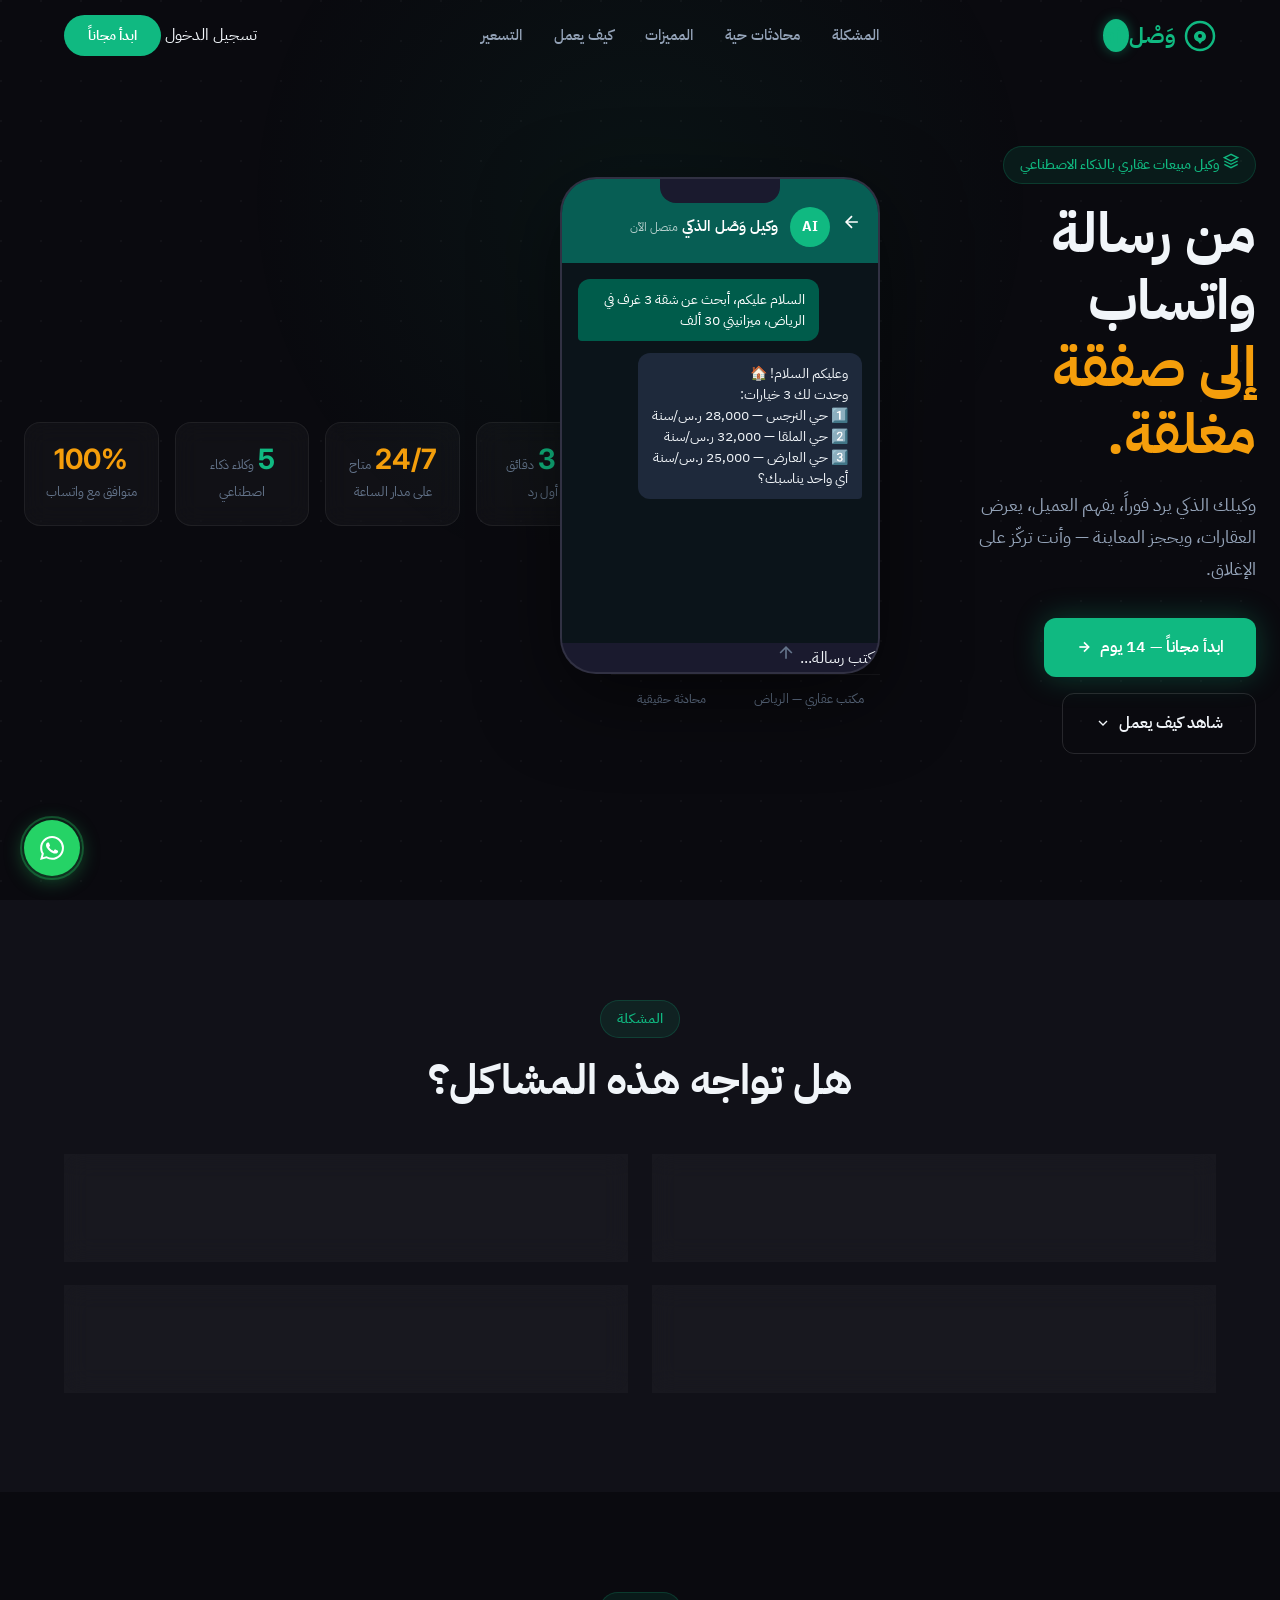
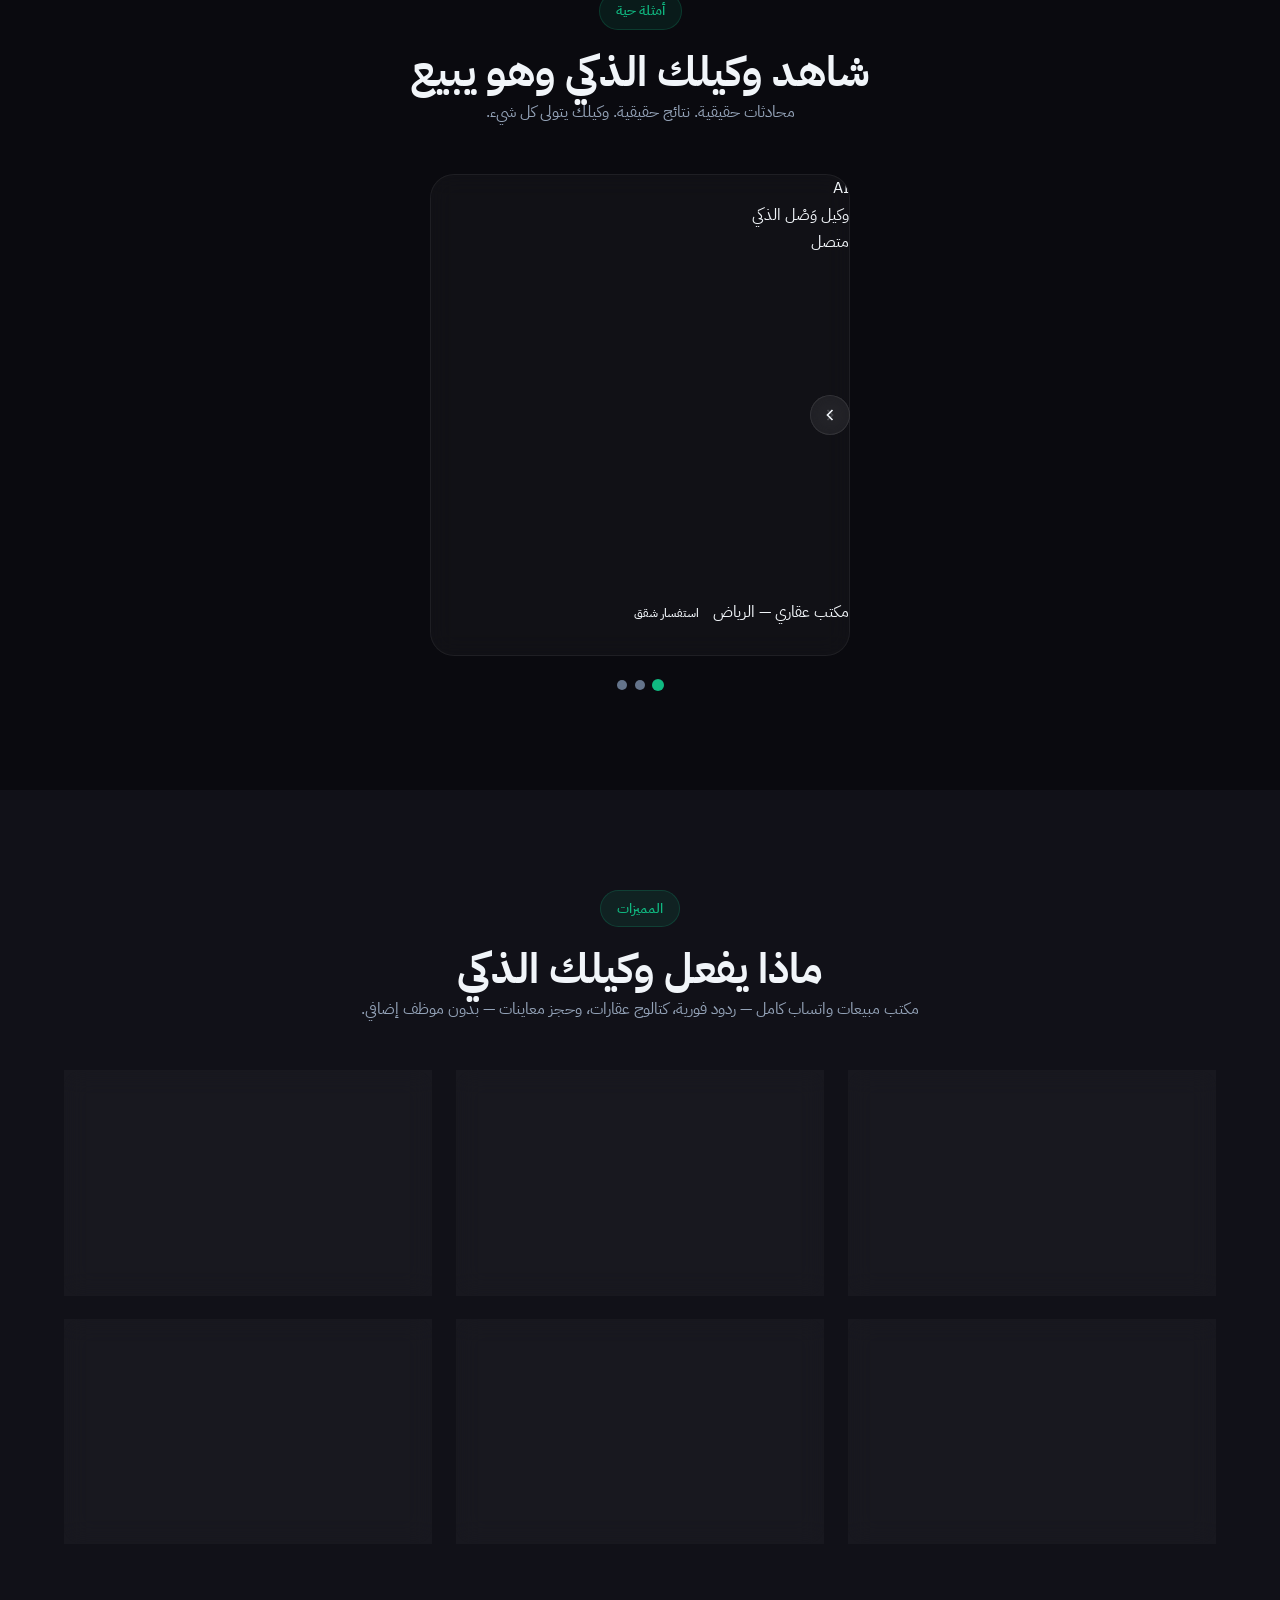
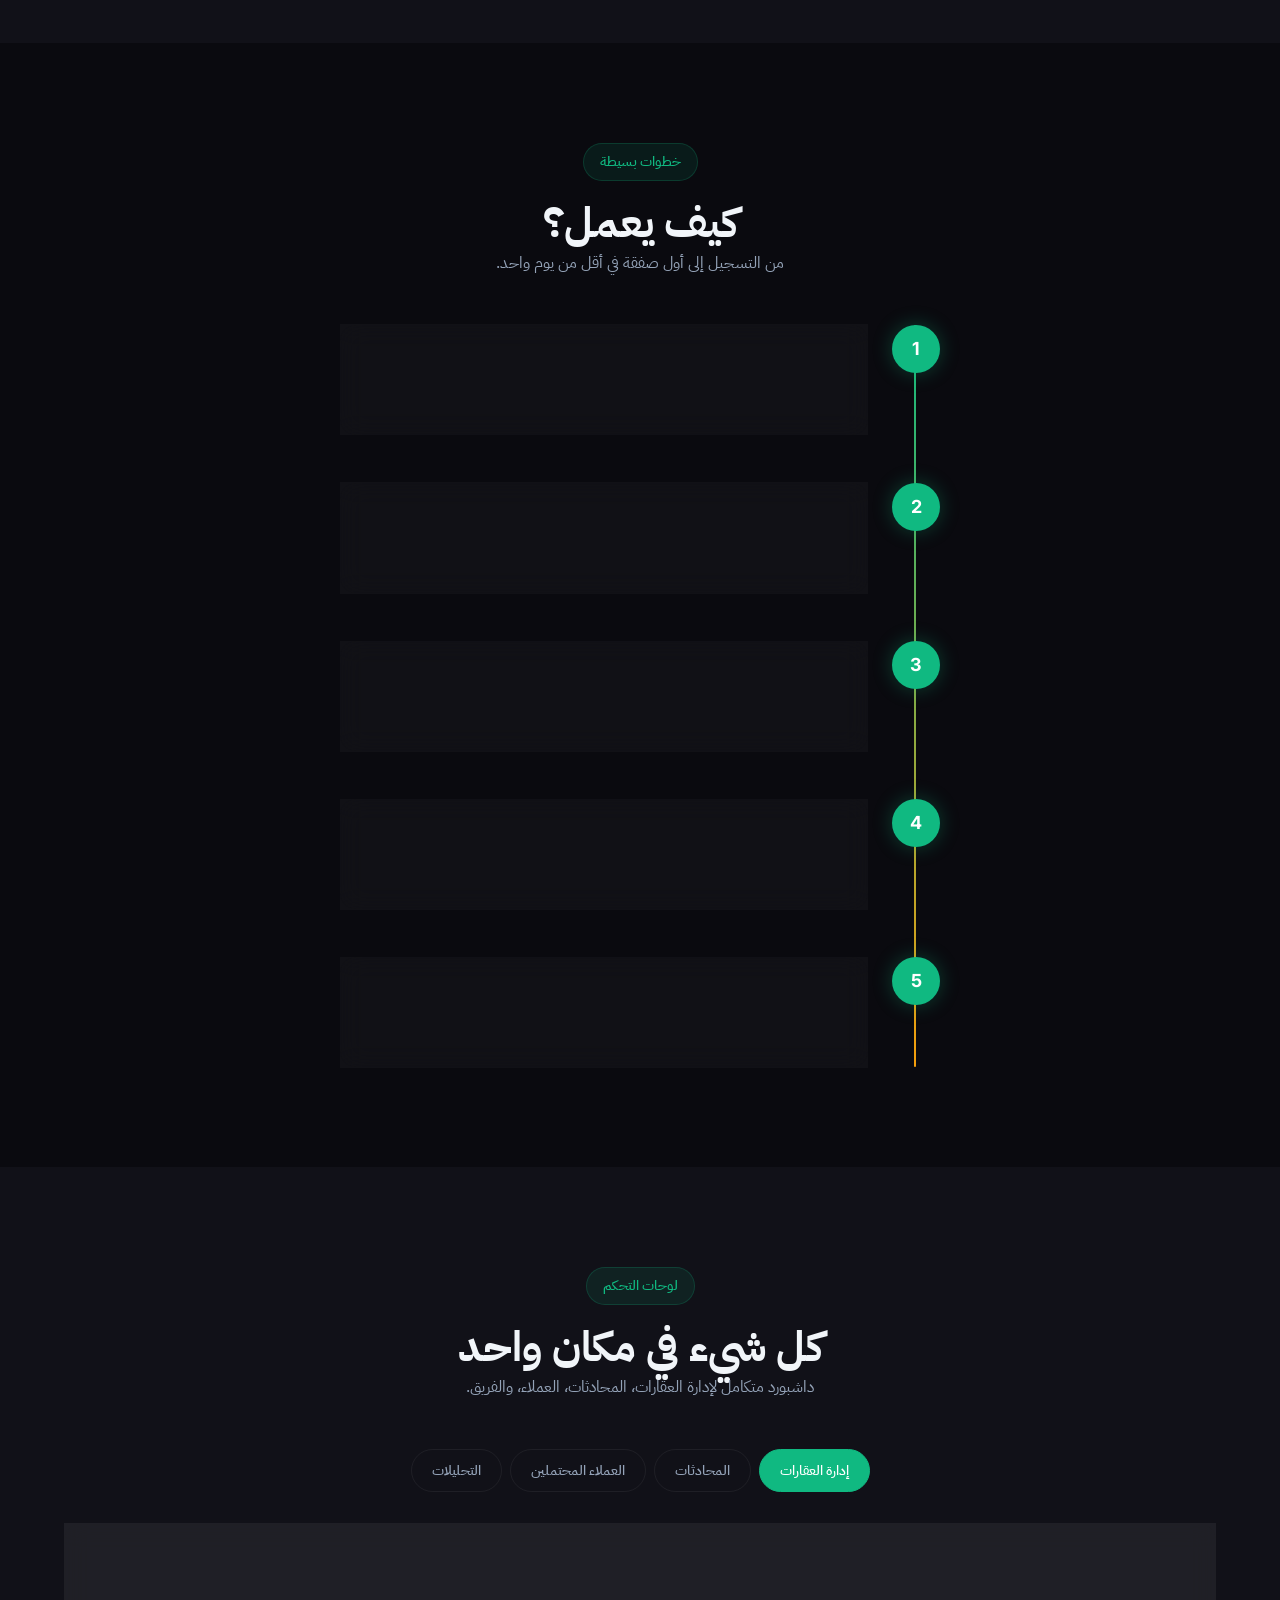
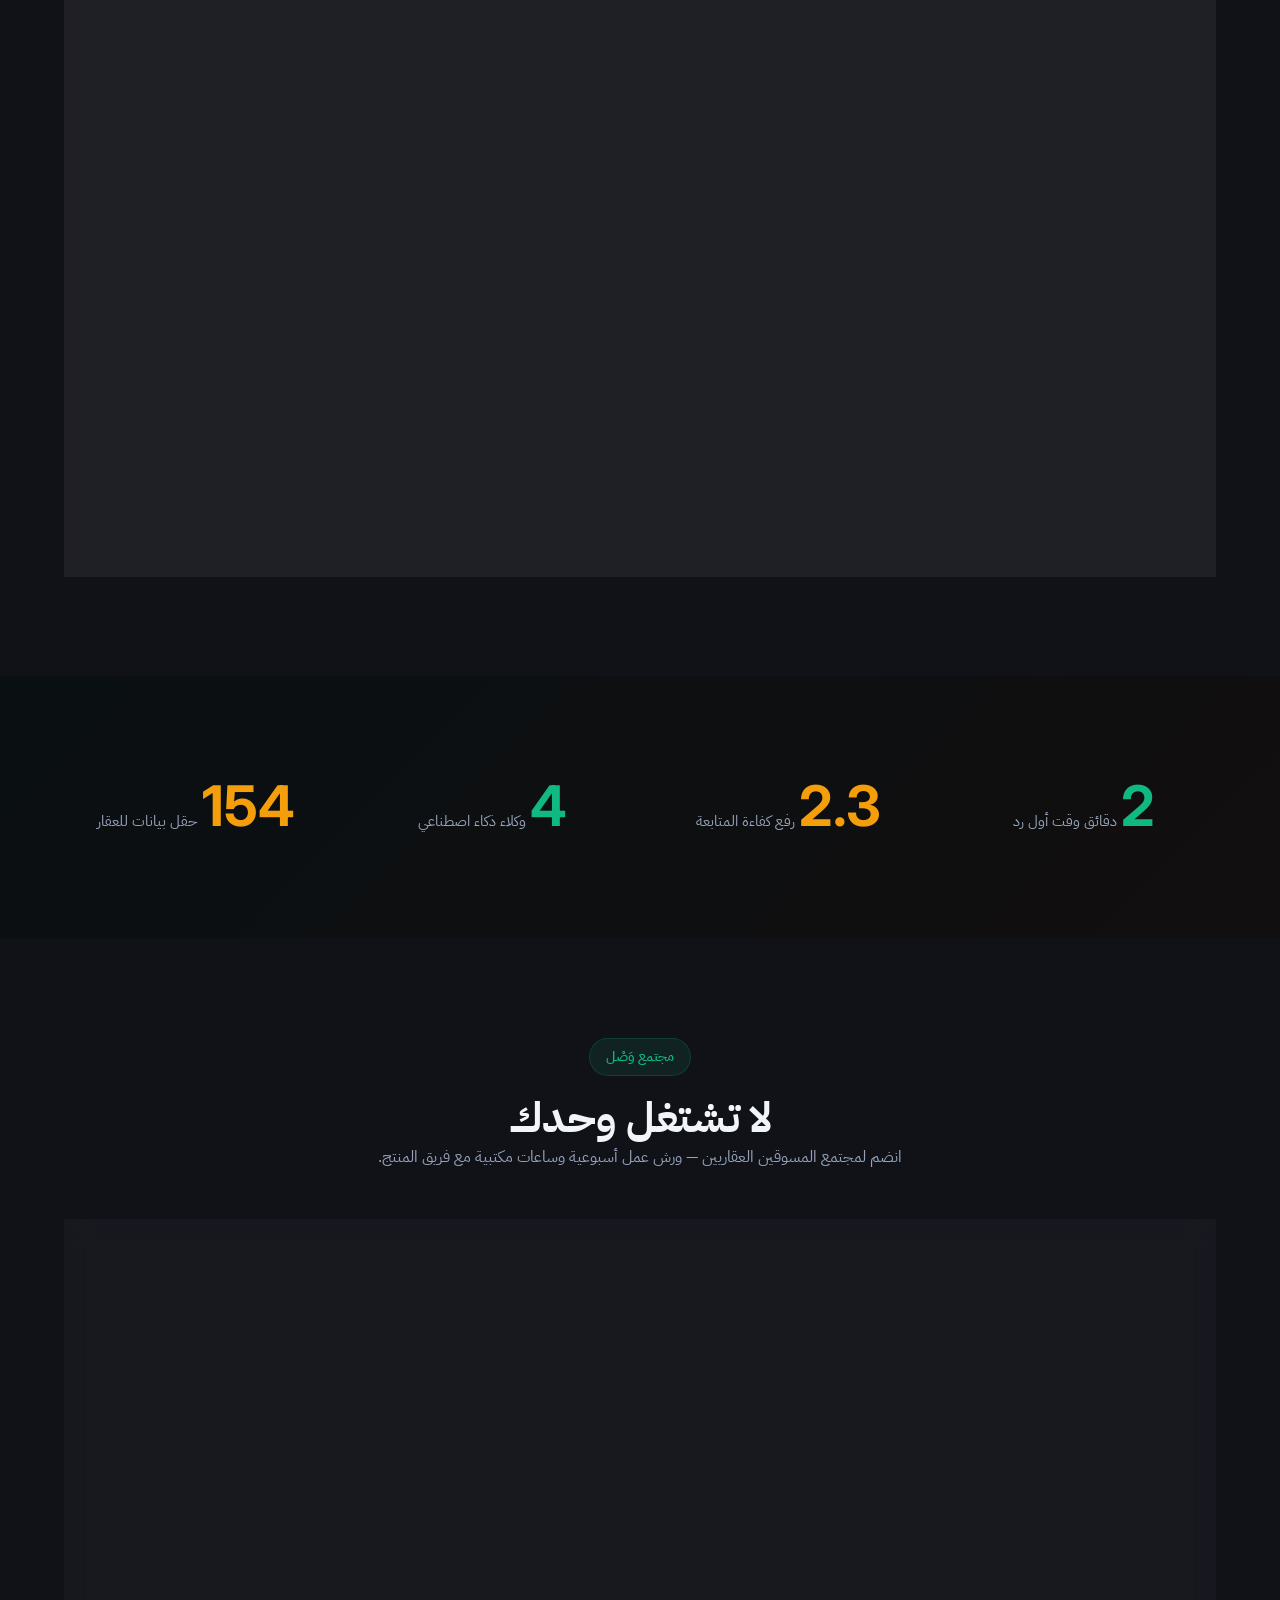
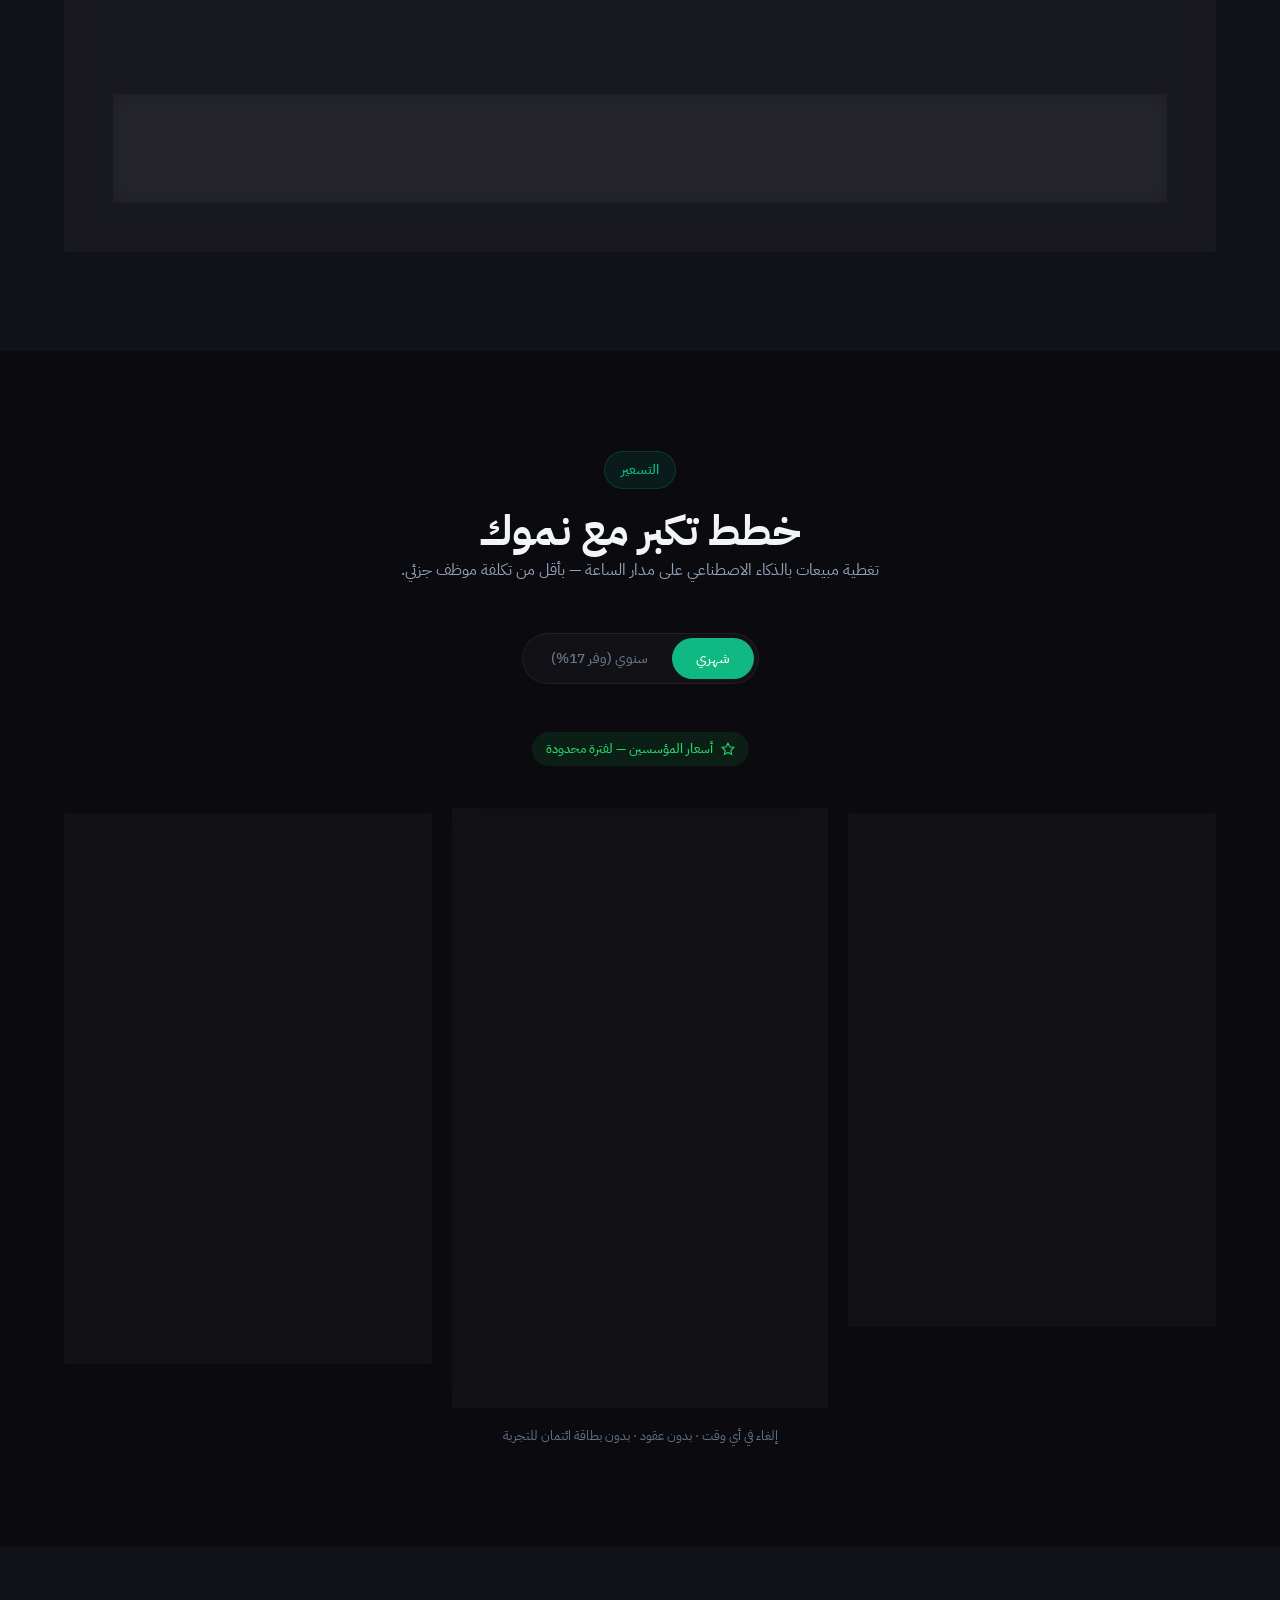
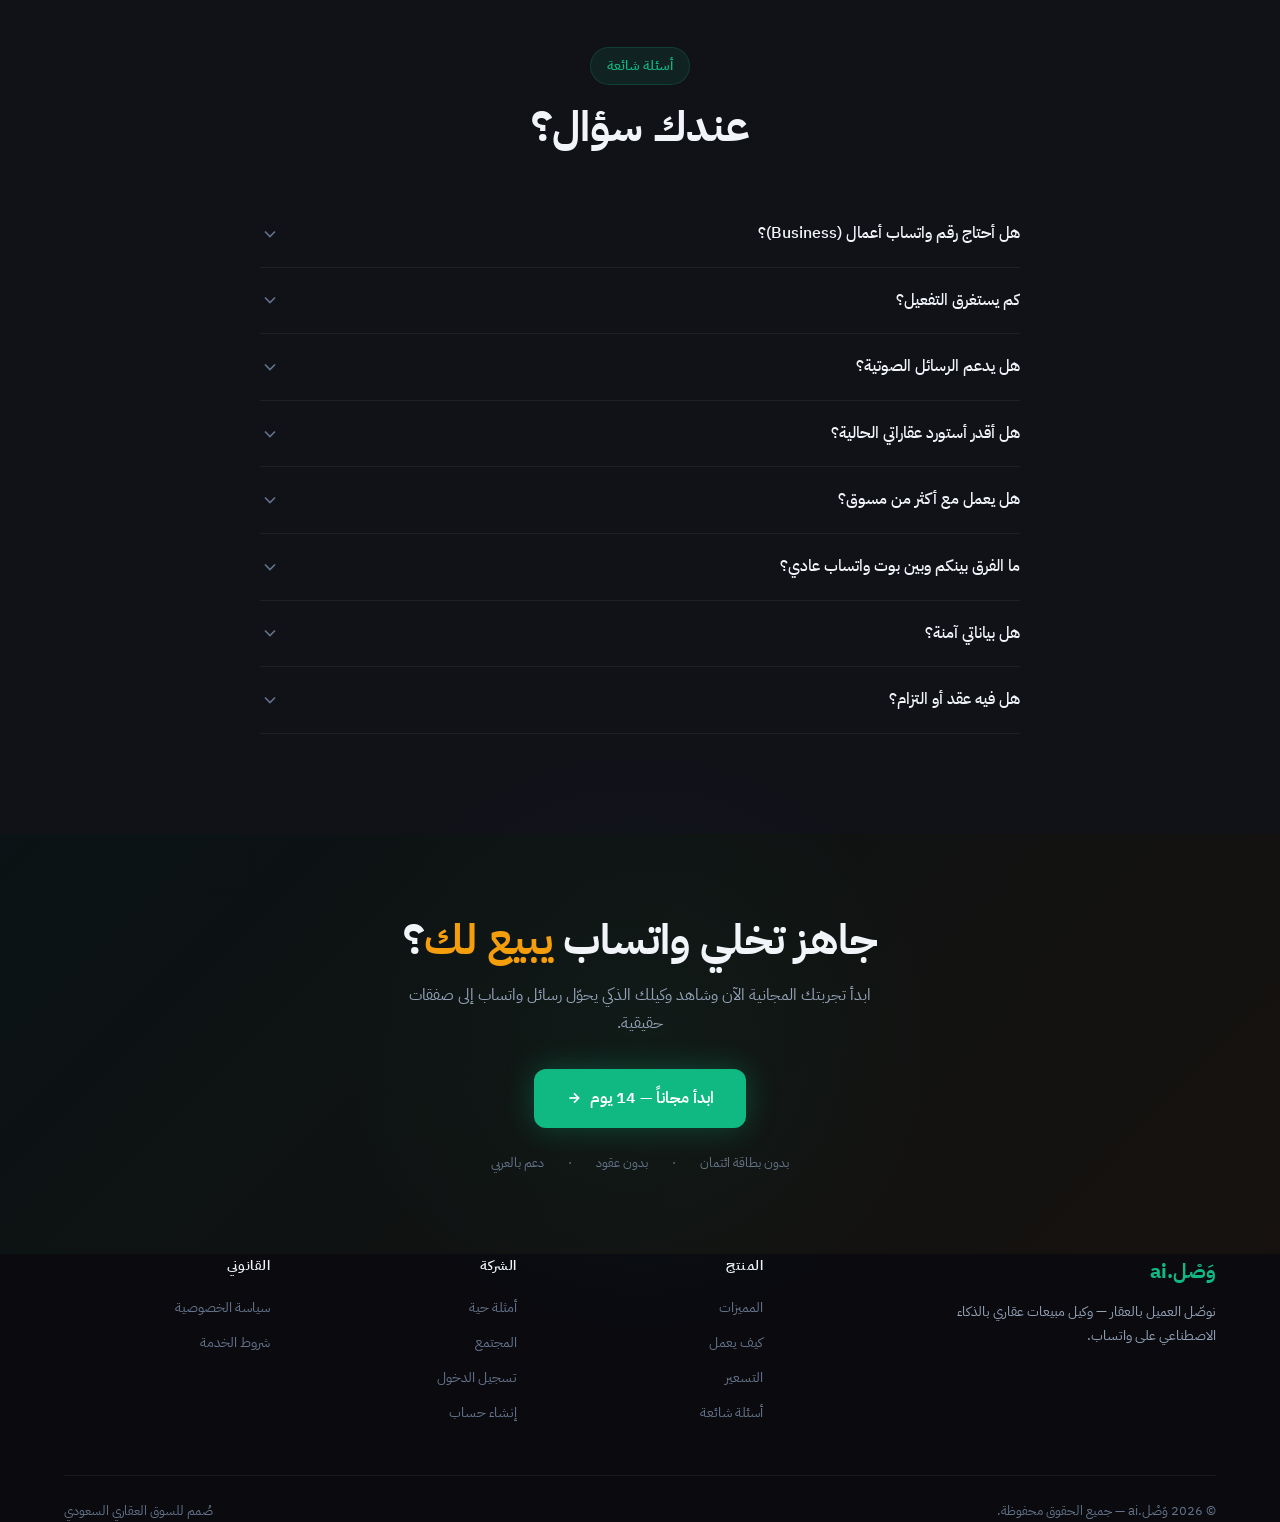
==== commit 1cb58190: "Rebrand to وَصْل.ai with complete landing page redesign - Rebrand from "التطبيقات الذكية" to "وَصْل." ====
--- a/index.html
+++ b/index.html
@@ -3,1055 +3,817 @@
 <head>
   <meta charset="UTF-8">
   <meta name="viewport" content="width=device-width, initial-scale=1.0">
-  <title>عقاري جدة | منصة المبيعات العقارية الذكية</title>
-  <meta name="description" content="عقاري جدة - منصة مبيعات عقارية ذكية عبر واتساب مدعومة بالذكاء الاصطناعي. حوّل رسائل واتساب إلى صفقات عقارية مغلقة وأدر عملاءك بسهولة تامة.">
+  <title>وَصْل.ai | وكيلك العقاري الذكي على واتساب</title>
+  <meta name="description" content="وَصْل.ai — وكيل مبيعات عقاري بالذكاء الاصطناعي على واتساب. يرد فوراً، يعرض العقارات، ويحجز المعاينات تلقائياً. من رسالة واتساب إلى صفقة مغلقة.">
+  <meta name="robots" content="index, follow">
+  <meta name="theme-color" content="#10b981">
+
+  <!-- Canonical -->
+  <link rel="canonical" href="https://smartsapp.net/">
 
   <!-- Open Graph -->
-  <meta property="og:title" content="عقاري جدة | منصة المبيعات العقارية الذكية">
-  <meta property="og:description" content="حوّل رسائل واتساب إلى صفقات عقارية مغلقة بقوة الذكاء الاصطناعي. إدارة العملاء والمتابعة التلقائية ولوحة تحكم متكاملة.">
+  <meta property="og:title" content="وَصْل.ai | وكيلك العقاري الذكي على واتساب">
+  <meta property="og:description" content="وكيل مبيعات عقاري بالذكاء الاصطناعي. يرد فوراً ويحجز المعاينات تلقائياً — من رسالة واتساب إلى صفقة مغلقة.">
   <meta property="og:type" content="website">
-  <meta property="og:image" content="https://images.unsplash.com/photo-1560518883-ce09059eeffa?w=1200&q=80">
-
-  <!-- Google Fonts -->
+  <meta property="og:image" content="images/og-cover.svg">
+  <meta property="og:url" content="https://smartsapp.net/">
+  <meta property="og:locale" content="ar_SA">
+
+  <!-- Twitter Card -->
+  <meta name="twitter:card" content="summary_large_image">
+  <meta name="twitter:title" content="وَصْل.ai | وكيلك العقاري الذكي على واتساب">
+  <meta name="twitter:description" content="وكيل مبيعات عقاري بالذكاء الاصطناعي. يرد فوراً ويحجز المعاينات تلقائياً.">
+
+  <!-- JSON-LD -->
+  <script type="application/ld+json">
+  {
+    "@context": "https://schema.org",
+    "@graph": [
+      {
+        "@type": "Organization",
+        "name": "وَصْل.ai",
+        "alternateName": "Wasl AI",
+        "url": "https://smartsapp.net/",
+        "description": "وكيل مبيعات عقاري بالذكاء الاصطناعي على واتساب",
+        "address": {
+          "@type": "PostalAddress",
+          "addressCountry": "SA"
+        }
+      },
+      {
+        "@type": "SoftwareApplication",
+        "name": "وَصْل.ai",
+        "applicationCategory": "BusinessApplication",
+        "operatingSystem": "Web",
+        "description": "منصة مبيعات عقارية ذكية مدعومة بالذكاء الاصطناعي عبر واتساب",
+        "offers": {
+          "@type": "AggregateOffer",
+          "lowPrice": "99",
+          "highPrice": "999",
+          "priceCurrency": "SAR"
+        }
+      }
+    ]
+  }
+  </script>
+
+  <!-- Favicon -->
+  <link rel="icon" href="images/favicon.svg" type="image/svg+xml">
+
+  <!-- Preconnect -->
   <link rel="preconnect" href="https://fonts.googleapis.com">
   <link rel="preconnect" href="https://fonts.gstatic.com" crossorigin>
-  <link href="https://fonts.googleapis.com/css2?family=Changa:wght@600;700;800&family=Tajawal:wght@400;500;700&display=swap" rel="stylesheet">
-
-  <!-- Styles -->
+
+  <!-- Stylesheet -->
+  <link rel="preload" href="css/styles.css" as="style">
   <link rel="stylesheet" href="css/styles.css">
 </head>
 <body>
+  <!-- Skip to content -->
+  <a href="#main-content" class="sr-only">تخطي إلى المحتوى</a>
 
   <!-- ========== NAVBAR ========== -->
-  <nav class="navbar" id="navbar">
-    <div class="container">
-      <div class="navbar-inner">
-        <!-- Logo -->
-        <a href="#" class="nav-logo">
-          <div class="logo-icon">
-            <svg width="24" height="24" viewBox="0 0 24 24" fill="none" stroke="currentColor" stroke-width="2" stroke-linecap="round" stroke-linejoin="round">
-              <rect x="4" y="2" width="16" height="20" rx="2" ry="2"></rect>
-              <path d="M9 22v-4h6v4"></path>
-              <path d="M8 6h.01"></path>
-              <path d="M16 6h.01"></path>
-              <path d="M12 6h.01"></path>
-              <path d="M12 10h.01"></path>
-              <path d="M12 14h.01"></path>
-              <path d="M16 10h.01"></path>
-              <path d="M16 14h.01"></path>
-              <path d="M8 10h.01"></path>
-              <path d="M8 14h.01"></path>
-            </svg>
-          </div>
-          <div class="logo-text">
-            <h3>عقاري جدة</h3>
-            <span>AQARI JEDDAH</span>
-          </div>
-        </a>
-
-        <!-- Nav Links -->
-        <ul class="nav-links">
-          <li><a href="#hero" class="active">الرئيسية</a></li>
-          <li><a href="#problem">المشكلة والحل</a></li>
-          <li><a href="#features">المميزات</a></li>
-          <li><a href="#how-it-works">كيف يعمل</a></li>
-          <li><a href="#agents">الوكلاء</a></li>
-          <li><a href="#stats">انضم مبكراً</a></li>
-          <li><a href="#pricing">الأسعار</a></li>
-        </ul>
-
-        <!-- Actions -->
-        <div class="nav-actions">
-          <!-- Theme Toggle -->
-          <button class="theme-toggle" aria-label="تبديل الوضع">
-            <svg class="icon-sun" width="20" height="20" viewBox="0 0 24 24" fill="none" stroke="currentColor" stroke-width="2" stroke-linecap="round" stroke-linejoin="round">
-              <circle cx="12" cy="12" r="5"></circle>
-              <line x1="12" y1="1" x2="12" y2="3"></line>
-              <line x1="12" y1="21" x2="12" y2="23"></line>
-              <line x1="4.22" y1="4.22" x2="5.64" y2="5.64"></line>
-              <line x1="18.36" y1="18.36" x2="19.78" y2="19.78"></line>
-              <line x1="1" y1="12" x2="3" y2="12"></line>
-              <line x1="21" y1="12" x2="23" y2="12"></line>
-              <line x1="4.22" y1="19.78" x2="5.64" y2="18.36"></line>
-              <line x1="18.36" y1="5.64" x2="19.78" y2="4.22"></line>
-            </svg>
-            <svg class="icon-moon" width="20" height="20" viewBox="0 0 24 24" fill="none" stroke="currentColor" stroke-width="2" stroke-linecap="round" stroke-linejoin="round" style="display:none">
-              <path d="M21 12.79A9 9 0 1 1 11.21 3 7 7 0 0 0 21 12.79z"></path>
-            </svg>
-          </button>
-
-          <!-- CTA Button -->
-          <a href="/register" class="btn-primary">
-            <svg width="16" height="16" viewBox="0 0 24 24" fill="none" stroke="currentColor" stroke-width="2" stroke-linecap="round" stroke-linejoin="round">
-              <polygon points="13 2 3 14 12 14 11 22 21 10 12 10 13 2"></polygon>
-            </svg>
-            ابدأ مجاناً
-          </a>
-
-          <!-- Mobile Toggle -->
-          <button class="mobile-toggle" aria-label="القائمة">
-            <svg width="24" height="24" viewBox="0 0 24 24" fill="none" stroke="currentColor" stroke-width="2" stroke-linecap="round" stroke-linejoin="round">
-              <line x1="3" y1="6" x2="21" y2="6"></line>
-              <line x1="3" y1="12" x2="21" y2="12"></line>
-              <line x1="3" y1="18" x2="21" y2="18"></line>
-            </svg>
-          </button>
-        </div>
-      </div>
-
-      <!-- Mobile Menu -->
-      <div class="mobile-menu">
-        <ul class="nav-links">
-          <li><a href="#hero">الرئيسية</a></li>
-          <li><a href="#problem">المشكلة والحل</a></li>
-          <li><a href="#features">المميزات</a></li>
-          <li><a href="#how-it-works">كيف يعمل</a></li>
-          <li><a href="#agents">الوكلاء</a></li>
-          <li><a href="#stats">انضم مبكراً</a></li>
-          <li><a href="#pricing">الأسعار</a></li>
-        </ul>
-      </div>
+  <header class="navbar" role="banner">
+    <div class="container navbar-inner">
+      <a href="/" class="navbar-brand" aria-label="وَصْل.ai — الصفحة الرئيسية">
+        <svg class="brand-icon" width="32" height="32" viewBox="0 0 32 32" fill="none" aria-hidden="true">
+          <circle cx="16" cy="16" r="14" stroke="#10b981" stroke-width="2.5" fill="none"/>
+          <path d="M10 16.5C10 13.5 12.5 11 16 11C19.5 11 22 13.5 22 16.5C22 19 20.5 21 18 21.5L16 24L14 21.5C11.5 21 10 19 10 16.5Z" fill="#10b981"/>
+          <circle cx="16" cy="16" r="2" fill="#0a0a0f"/>
+        </svg>
+        <span class="brand-text">وَصْل<span class="brand-dot">.ai</span></span>
+      </a>
+
+      <nav class="nav-links" aria-label="التنقل الرئيسي">
+        <a href="#problems">المشكلة</a>
+        <a href="#showcase">محادثات حية</a>
+        <a href="#features">المميزات</a>
+        <a href="#how-it-works">كيف يعمل</a>
+        <a href="#pricing">التسعير</a>
+      </nav>
+
+      <div class="navbar-actions">
+        <a href="/login" class="nav-login">تسجيل الدخول</a>
+        <a href="/register" class="btn-nav">ابدأ مجاناً</a>
+      </div>
+
+      <button class="menu-toggle" aria-label="فتح القائمة" aria-expanded="false">
+        <span class="hamburger-line"></span>
+        <span class="hamburger-line"></span>
+        <span class="hamburger-line"></span>
+      </button>
     </div>
-  </nav>
-
-  <!-- ========== HERO ========== -->
-  <section class="hero" id="hero">
-    <div class="container">
-      <div class="hero-grid">
-        <!-- Hero Content -->
-        <div class="hero-content reveal">
-          <div class="hero-pill">
-            <span>&#127968;</span>
-            <span>منصة مبيعات عقارية ذكية بالواتساب</span>
-          </div>
-
-          <h1>
-            حوّل رسائل واتساب إلى صفقات عقارية مغلقة
-            <span class="gradient-text">بقوة الذكاء الاصطناعي</span>
+
+    <!-- Mobile Menu -->
+    <nav class="mobile-menu" aria-label="القائمة الجوالة">
+      <a href="#problems">المشكلة</a>
+      <a href="#showcase">محادثات حية</a>
+      <a href="#features">المميزات</a>
+      <a href="#how-it-works">كيف يعمل</a>
+      <a href="#pricing">التسعير</a>
+      <a href="/login">تسجيل الدخول</a>
+      <a href="/register" class="btn-primary" style="text-align:center;margin-top:16px;">ابدأ مجاناً</a>
+    </nav>
+  </header>
+
+  <main id="main-content">
+
+    <!-- ========== SECTION 1: HERO ========== -->
+    <section id="hero" class="hero-section">
+      <div class="container hero-grid">
+        <!-- Text Side -->
+        <div class="hero-content">
+          <span class="section-badge reveal">
+            <svg width="16" height="16" viewBox="0 0 24 24" fill="none" stroke="currentColor" stroke-width="2" aria-hidden="true"><path d="M12 2L2 7l10 5 10-5-10-5z"/><path d="M2 17l10 5 10-5"/><path d="M2 12l10 5 10-5"/></svg>
+            وكيل مبيعات عقاري بالذكاء الاصطناعي
+          </span>
+          <h1 class="hero-title reveal reveal-delay-1">
+            من رسالة واتساب<br>
+            <span class="gold-text">إلى صفقة مغلقة.</span>
           </h1>
-
-          <p class="hero-desc">
-            منصة عقاري جدة تمنحك القدرة على إدارة عملائك العقاريين عبر واتساب بذكاء اصطناعي متقدم.
-            من الرد التلقائي على الاستفسارات إلى تأهيل العملاء وجدولة المعاينات وإغلاق الصفقات —
-            كل شيء من محادثة واحدة.
+          <p class="hero-description reveal reveal-delay-2">
+            وكيلك الذكي يرد فوراً، يفهم العميل، يعرض العقارات، ويحجز المعاينة — وأنت تركّز على الإغلاق.
           </p>
-
-          <div class="hero-buttons">
-            <a href="/register" class="btn-primary btn-lg animate-pulse-glow">
-              <svg width="18" height="18" viewBox="0 0 24 24" fill="none" stroke="currentColor" stroke-width="2" stroke-linecap="round" stroke-linejoin="round">
-                <polygon points="13 2 3 14 12 14 11 22 21 10 12 10 13 2"></polygon>
-              </svg>
-              ابدأ تجربة مجانية
+          <div class="hero-buttons reveal reveal-delay-3">
+            <a href="/register" class="btn-primary">
+              ابدأ مجاناً — 14 يوم
+              <svg width="16" height="16" viewBox="0 0 24 24" fill="none" stroke="currentColor" stroke-width="2.5" aria-hidden="true"><path d="M5 12h14"/><path d="M12 5l7 7-7 7"/></svg>
             </a>
-            <a href="#how-it-works" class="btn-outline btn-lg">
-              <svg width="18" height="18" viewBox="0 0 24 24" fill="none" stroke="currentColor" stroke-width="2" stroke-linecap="round" stroke-linejoin="round">
-                <circle cx="12" cy="12" r="10"></circle>
-                <polygon points="10 8 16 12 10 16 10 8"></polygon>
-              </svg>
+            <a href="#showcase" class="btn-secondary">
               شاهد كيف يعمل
+              <svg width="16" height="16" viewBox="0 0 24 24" fill="none" stroke="currentColor" stroke-width="2" aria-hidden="true"><path d="M6 9l6 6 6-6"/></svg>
             </a>
           </div>
-
-          <div class="trust-badges">
-            <div class="trust-badge">
-              <svg width="16" height="16" viewBox="0 0 24 24" fill="none" stroke="currentColor" stroke-width="2" stroke-linecap="round" stroke-linejoin="round">
-                <path d="M22 11.08V12a10 10 0 1 1-5.93-9.14"></path>
-                <polyline points="22 4 12 14.01 9 11.01"></polyline>
-              </svg>
-              <span>بدون بطاقة ائتمان</span>
-            </div>
-            <div class="trust-badge">
-              <svg width="16" height="16" viewBox="0 0 24 24" fill="none" stroke="currentColor" stroke-width="2" stroke-linecap="round" stroke-linejoin="round">
-                <path d="M22 11.08V12a10 10 0 1 1-5.93-9.14"></path>
-                <polyline points="22 4 12 14.01 9 11.01"></polyline>
-              </svg>
-              <span>14 يوم تجربة مجانية</span>
-            </div>
-            <div class="trust-badge">
-              <svg width="16" height="16" viewBox="0 0 24 24" fill="none" stroke="currentColor" stroke-width="2" stroke-linecap="round" stroke-linejoin="round">
-                <path d="M22 11.08V12a10 10 0 1 1-5.93-9.14"></path>
-                <polyline points="22 4 12 14.01 9 11.01"></polyline>
-              </svg>
-              <span>إعداد في أقل من 5 دقائق</span>
-            </div>
-          </div>
-        </div>
-
-        <!-- Hero Visual -->
-        <div class="hero-visual reveal reveal-delay-2">
-          <img
-            src="https://images.unsplash.com/photo-1560518883-ce09059eeffa?w=800&q=80"
-            alt="منصة عقاري جدة"
-            class="hero-image animate-float-slow"
-            loading="lazy"
-          >
-
-          <div class="hero-stats">
-            <div class="stat-card reveal reveal-delay-3">
-              <div class="stat-value" data-counter="3" data-prefix="&lt;" data-suffix=" دقائق">0</div>
-              <div class="stat-label">وقت أول رد</div>
-            </div>
-            <div class="stat-card reveal reveal-delay-4">
-              <div class="stat-value" data-counter="5">0</div>
-              <div class="stat-label">وكلاء ذكاء اصطناعي</div>
-            </div>
-            <div class="stat-card reveal reveal-delay-5">
-              <div class="stat-value" data-counter="6">0</div>
-              <div class="stat-label">أنواع عقارات مدعومة</div>
-            </div>
-            <div class="stat-card reveal reveal-delay-6">
-              <div class="stat-value" data-counter="24" data-suffix="/7">0</div>
-              <div class="stat-label">رد تلقائي مستمر</div>
-            </div>
-          </div>
-        </div>
-      </div>
-    </div>
-
-    <!-- Gradient Blobs -->
-    <div class="hero-blob blob-1"></div>
-    <div class="hero-blob blob-2"></div>
-  </section>
-
-  <!-- ========== PROBLEM / SOLUTION ========== -->
-  <section id="problem" class="section">
-    <div class="container">
-      <div class="section-heading reveal">
-        <span class="pill">لماذا عقاري جدة؟</span>
-        <h2>كل يوم <span class="highlight">تضيع فرص بيع</span> بسبب...</h2>
-        <p>المشاكل اللي تواجه كل شركة عقارية — وكيف نحلها تلقائياً</p>
-      </div>
-
-      <div class="problem-grid">
-        <div class="problem-col">
-
-          <div class="problem-card reveal reveal-delay-1">
-            <div class="card-icon">
-              <svg width="24" height="24" viewBox="0 0 24 24" fill="none" stroke="currentColor" stroke-width="2" stroke-linecap="round" stroke-linejoin="round"><line x1="18" y1="6" x2="6" y2="18"></line><line x1="6" y1="6" x2="18" y2="18"></line></svg>
-            </div>
-            <div class="card-content">
-              <h4>رسائل واتساب بدون رد لساعات</h4>
-              <p>العميل يرسل استفسار... ويروح للمنافس قبل ما ترد عليه. كل دقيقة تأخير = فرصة ضايعة.</p>
-            </div>
-          </div>
-
-          <div class="problem-card reveal reveal-delay-2">
-            <div class="card-icon">
-              <svg width="24" height="24" viewBox="0 0 24 24" fill="none" stroke="currentColor" stroke-width="2" stroke-linecap="round" stroke-linejoin="round"><line x1="18" y1="6" x2="6" y2="18"></line><line x1="6" y1="6" x2="18" y2="18"></line></svg>
-            </div>
-            <div class="card-content">
-              <h4>ما تعرف مين الجاد ومين المتصفح</h4>
-              <p>تصرف وقت وجهد على عملاء ما عندهم نية شراء حقيقية. بدون تصنيف = شغل عشوائي.</p>
-            </div>
-          </div>
-
-          <div class="problem-card reveal reveal-delay-3">
-            <div class="card-icon">
-              <svg width="24" height="24" viewBox="0 0 24 24" fill="none" stroke="currentColor" stroke-width="2" stroke-linecap="round" stroke-linejoin="round"><line x1="18" y1="6" x2="6" y2="18"></line><line x1="6" y1="6" x2="18" y2="18"></line></svg>
-            </div>
-            <div class="card-content">
-              <h4>المسوقين بدون نظام واضح</h4>
-              <p>كل مسوق يشتغل بطريقته. ما في توزيع عادل ولا متابعة أداء. النتيجة: فوضى.</p>
-            </div>
-          </div>
-
-          <div class="problem-card reveal reveal-delay-4">
-            <div class="card-icon">
-              <svg width="24" height="24" viewBox="0 0 24 24" fill="none" stroke="currentColor" stroke-width="2" stroke-linecap="round" stroke-linejoin="round"><line x1="18" y1="6" x2="6" y2="18"></line><line x1="6" y1="6" x2="18" y2="18"></line></svg>
-            </div>
-            <div class="card-content">
-              <h4>قرارات بالحدس بدون أرقام</h4>
-              <p>كم عميل تواصل هذا الشهر؟ كم صفقة قفلت؟ ما عندك إجابة دقيقة.</p>
-            </div>
-          </div>
-
-        </div>
-
-        <div class="solution-col">
-
-          <div class="solution-card reveal reveal-delay-1">
-            <div class="card-icon">
-              <svg width="24" height="24" viewBox="0 0 24 24" fill="none" stroke="currentColor" stroke-width="2" stroke-linecap="round" stroke-linejoin="round"><polyline points="20 6 9 17 4 12"></polyline></svg>
-            </div>
-            <div class="card-content">
-              <h4>رد آلي ذكي خلال ثوانِ</h4>
-              <p>5 وكلاء ذكاء اصطناعي يردون فوراً بأسلوب احترافي. العميل يحس إنه يتكلم مع مستشار حقيقي.</p>
-            </div>
-          </div>
-
-          <div class="solution-card reveal reveal-delay-2">
-            <div class="card-icon">
-              <svg width="24" height="24" viewBox="0 0 24 24" fill="none" stroke="currentColor" stroke-width="2" stroke-linecap="round" stroke-linejoin="round"><polyline points="20 6 9 17 4 12"></polyline></svg>
-            </div>
-            <div class="card-content">
-              <h4>تقييم جدية تلقائي 0-100</h4>
-              <p>النظام يصنّف كل عميل: بارد، دافئ، أو ساخن. تركّز جهدك على اللي يبي يشتري فعلاً.</p>
-            </div>
-          </div>
-
-          <div class="solution-card reveal reveal-delay-3">
-            <div class="card-icon">
-              <svg width="24" height="24" viewBox="0 0 24 24" fill="none" stroke="currentColor" stroke-width="2" stroke-linecap="round" stroke-linejoin="round"><polyline points="20 6 9 17 4 12"></polyline></svg>
-            </div>
-            <div class="card-content">
-              <h4>توزيع ذكي + SLA لكل مسوق</h4>
-              <p>كل عميل يروح للمسوق المناسب تلقائياً. مع وقت استجابة محدد ومراقبة أداء مستمرة.</p>
-            </div>
-          </div>
-
-          <div class="solution-card reveal reveal-delay-4">
-            <div class="card-icon">
-              <svg width="24" height="24" viewBox="0 0 24 24" fill="none" stroke="currentColor" stroke-width="2" stroke-linecap="round" stroke-linejoin="round"><polyline points="20 6 9 17 4 12"></polyline></svg>
-            </div>
-            <div class="card-content">
-              <h4>لوحة تحكم بأرقام حقيقية</h4>
-              <p>شوف أداء فريقك، معدلات التحويل، والإيرادات في لحظة. قرارات مبنية على بيانات.</p>
-            </div>
-          </div>
-
-        </div>
-      </div>
-    </div>
-  </section>
-
-  <!-- ========== FEATURES ========== -->
-  <section id="features" class="section">
-    <div class="container">
-      <div class="section-heading reveal">
-        <span class="pill">المميزات</span>
-        <h2>كل ما تحتاجه في <span class="highlight">منصة واحدة</span></h2>
-        <p>أدوات متكاملة تغطي دورة المبيعات العقارية من البداية للنهاية</p>
-      </div>
-
-      <div class="features-grid">
-
-        <div class="feature-card reveal reveal-delay-1">
-          <div class="feature-icon">
-            <svg width="28" height="28" viewBox="0 0 24 24" fill="none" stroke="currentColor" stroke-width="2" stroke-linecap="round" stroke-linejoin="round"><path d="M21 15a2 2 0 0 1-2 2H7l-4 4V5a2 2 0 0 1 2-2h14a2 2 0 0 1 2 2z"></path><line x1="9" y1="10" x2="15" y2="10"></line><line x1="12" y1="7" x2="12" y2="13"></line></svg>
-          </div>
-          <h3>بوت واتساب ذكي</h3>
-          <p>يستقبل العملاء فوراً عبر واتساب، يفهم نوع العقار والميزانية والموقع، ويعرض الخيارات المناسبة باحترافية.</p>
-        </div>
-
-        <div class="feature-card reveal reveal-delay-2">
-          <div class="feature-icon">
-            <svg width="28" height="28" viewBox="0 0 24 24" fill="none" stroke="currentColor" stroke-width="2" stroke-linecap="round" stroke-linejoin="round"><path d="M6 22V4a2 2 0 0 1 2-2h8a2 2 0 0 1 2 2v18Z"></path><path d="M6 12H4a2 2 0 0 0-2 2v6a2 2 0 0 0 2 2h2"></path><path d="M18 9h2a2 2 0 0 1 2 2v9a2 2 0 0 1-2 2h-2"></path><path d="M10 6h4"></path><path d="M10 10h4"></path><path d="M10 14h4"></path><path d="M10 18h4"></path></svg>
-          </div>
-          <h3>إدارة عقارات شاملة</h3>
-          <p>165+ حقل بيانات لـ 6 أنواع عقارات: شقق، فلل، دوبلكس، أراضي، مكاتب، ومحلات تجارية. مع صور وفيديو.</p>
-        </div>
-
-        <div class="feature-card reveal reveal-delay-3">
-          <div class="feature-icon">
-            <svg width="28" height="28" viewBox="0 0 24 24" fill="none" stroke="currentColor" stroke-width="2" stroke-linecap="round" stroke-linejoin="round"><path d="M16 21v-2a4 4 0 0 0-4-4H6a4 4 0 0 0-4 4v2"></path><circle cx="9" cy="7" r="4"></circle><polyline points="16 11 18 13 22 9"></polyline></svg>
-          </div>
-          <h3>تتبع العملاء وتقييم الجدية</h3>
-          <p>نظام Lead Scoring ذكي من 0 إلى 100. يصنّف العملاء تلقائياً: بارد، دافئ، أو ساخن.</p>
-        </div>
-
-        <div class="feature-card reveal reveal-delay-4">
-          <div class="feature-icon">
-            <svg width="28" height="28" viewBox="0 0 24 24" fill="none" stroke="currentColor" stroke-width="2" stroke-linecap="round" stroke-linejoin="round"><path d="m12 14 4-4"></path><path d="M3.34 19a10 10 0 1 1 17.32 0"></path></svg>
-          </div>
-          <h3>برج التحكم التسويقي</h3>
-          <p>توزيع تلقائي، SLA لكل مسوق، إعادة تخصيص ذكية، ومراقبة أداء لحظية.</p>
-        </div>
-
-        <div class="feature-card reveal reveal-delay-5">
-          <div class="feature-icon">
-            <svg width="28" height="28" viewBox="0 0 24 24" fill="none" stroke="currentColor" stroke-width="2" stroke-linecap="round" stroke-linejoin="round"><path d="M3 3v18h18"></path><path d="m19 9-5 5-4-4-3 3"></path></svg>
-          </div>
-          <h3>لوحة تحليلات متقدمة</h3>
-          <p>تقارير أداء المسوقين، معدلات التحويل، الإيرادات، وتحليل الحملات. كل شي بأرقام.</p>
-        </div>
-
-        <div class="feature-card reveal reveal-delay-6">
-          <div class="feature-icon">
-            <svg width="28" height="28" viewBox="0 0 24 24" fill="none" stroke="currentColor" stroke-width="2" stroke-linecap="round" stroke-linejoin="round"><path d="M16 21v-2a4 4 0 0 0-4-4H6a4 4 0 0 0-4 4v2"></path><circle cx="9" cy="7" r="4"></circle><path d="M22 21v-2a4 4 0 0 0-3-3.87"></path><path d="M16 3.13a4 4 0 0 1 0 7.75"></path></svg>
-          </div>
-          <h3>متعدد الشركات</h3>
-          <p>مناسب للوكالات العقارية، شركات التطوير، والمسوقين المستقلين. كل شركة بمساحتها الخاصة.</p>
-        </div>
-
-        <div class="feature-card reveal reveal-delay-7">
-          <div class="feature-icon">
-            <svg width="28" height="28" viewBox="0 0 24 24" fill="none" stroke="currentColor" stroke-width="2" stroke-linecap="round" stroke-linejoin="round"><rect width="8" height="4" x="8" y="2" rx="1" ry="1"></rect><path d="M16 4h2a2 2 0 0 1 2 2v14a2 2 0 0 1-2 2H6a2 2 0 0 1-2-2V6a2 2 0 0 1 2-2h2"></path><path d="m9 14 2 2 4-4"></path></svg>
-          </div>
-          <h3>تتبع الطلبات</h3>
-          <p>كل طلب عميل له كود تتبع فريد TRK-XXXXXX. العميل يتابع حالة طلبه بنفسه.</p>
-        </div>
-
-        <div class="feature-card reveal reveal-delay-8">
-          <div class="feature-icon">
-            <svg width="28" height="28" viewBox="0 0 24 24" fill="none" stroke="currentColor" stroke-width="2" stroke-linecap="round" stroke-linejoin="round"><path d="M12 22s8-4 8-10V5l-8-3-8 3v7c0 6 8 10 8 10z"></path><path d="m9 12 2 2 4-4"></path></svg>
-          </div>
-          <h3>أمان مؤسسي</h3>
-          <p>صلاحيات متقدمة على مستوى الصف، تشفير AES-256، وعزل كامل لبيانات كل شركة.</p>
-        </div>
-
-      </div>
-    </div>
-  </section>
-
-  <!-- ========== HOW IT WORKS ========== -->
-  <section id="how-it-works" class="section" style="background:var(--bg-alt)">
-    <div class="container">
-      <div class="section-heading reveal">
-        <span class="pill">كيف يعمل</span>
-        <h2>من الرسالة إلى الإغلاق في <span class="highlight">4 خطوات</span></h2>
-        <p>رحلة العميل من أول رسالة واتساب حتى إتمام الصفقة — تلقائياً</p>
-      </div>
-
-      <div class="timeline reveal">
-
-        <div class="timeline-step reveal reveal-delay-1">
-          <div class="step-number">1</div>
-          <div class="step-icon">📩</div>
-          <h3>العميل يراسلك</h3>
-          <p>العميل يرسل رسالة واتساب عادية. النظام يستقبلها فوراً ويبدأ محادثة منظمة.</p>
-        </div>
-
-        <div class="timeline-step reveal reveal-delay-2">
-          <div class="step-number">2</div>
-          <div class="step-icon">🧠</div>
-          <h3>الذكاء الاصطناعي يفهم</h3>
-          <p>يفهم النية، يجمع الميزانية والمنطقة ونوع العقار، ويبني ملف عميل كامل.</p>
-        </div>
-
-        <div class="timeline-step reveal reveal-delay-3">
-          <div class="step-number">3</div>
-          <div class="step-icon">⚡</div>
-          <h3>التوزيع الذكي</h3>
-          <p>يوزّع العميل على المسوق الأنسب حسب التخصص والمنطقة والحمل الحالي.</p>
-        </div>
-
-        <div class="timeline-step reveal reveal-delay-4">
-          <div class="step-number">4</div>
-          <div class="step-icon">✅</div>
-          <h3>المتابعة والإغلاق</h3>
-          <p>المسوق يتابع بمساعدة النظام حتى إغلاق الصفقة. كل خطوة موثقة ومتابعة.</p>
-        </div>
-
-      </div>
-
-      <!-- Phone Mockups — رحلة العميل -->
-      <div class="phone-journey">
-
-        <!-- Phone 1: العميل يراسل -->
-        <div class="phone-wrap reveal reveal-delay-1">
-          <div class="phone-frame">
+        </div>
+
+        <!-- Phone Mockup Side -->
+        <div class="hero-phone reveal reveal-delay-2" id="hero-chat">
+          <div class="phone-mockup">
             <div class="phone-notch"></div>
             <div class="phone-header">
-              <svg width="18" height="18" viewBox="0 0 24 24" fill="none" stroke="white" stroke-width="2"><polyline points="15 18 9 12 15 6"></polyline></svg>
-              <div class="phone-header-avatar">🏠</div>
-              <div class="phone-header-info">
-                <span class="phone-header-name">عقاري جدة</span>
-                <span class="phone-header-status">متصل الآن</span>
+              <div class="phone-back">
+                <svg width="20" height="20" viewBox="0 0 24 24" fill="none" stroke="white" stroke-width="2" aria-hidden="true"><path d="M19 12H5"/><path d="M12 19l-7-7 7-7"/></svg>
               </div>
-            </div>
-            <div class="chat-area">
-              <div class="msg msg-out">
-                <p>السلام عليكم 👋</p>
-                <span class="msg-time">9:03 ص ✓✓</span>
+              <div class="phone-avatar">AI</div>
+              <div class="phone-info">
+                <span class="phone-name">وكيل وَصْل الذكي</span>
+                <span class="phone-status">متصل الآن</span>
               </div>
-              <div class="msg msg-out">
-                <p>أبي شقة في جدة، ميزانيتي 800 ألف</p>
-                <span class="msg-time">9:03 ص ✓✓</span>
-              </div>
-              <div class="msg msg-in">
-                <p>أهلاً وسهلاً! 🏠 أنا المساعد الذكي لعقاري جدة</p>
-                <span class="msg-time">9:03 ص</span>
-              </div>
-              <div class="msg msg-in">
-                <p>خلني أساعدك تلقى الشقة المناسبة. بس أحتاج منك معلومات بسيطة...</p>
-                <span class="msg-time">9:03 ص</span>
-              </div>
+            </div>
+            <div class="phone-messages">
+              <!-- Messages injected by JS -->
             </div>
             <div class="phone-input">
               <span>اكتب رسالة...</span>
-              <svg width="20" height="20" viewBox="0 0 24 24" fill="none" stroke="#075e54" stroke-width="2"><circle cx="12" cy="12" r="10"></circle><path d="M8 12l2 2 4-4"></path></svg>
-            </div>
-          </div>
-          <div class="phone-label">
-            <span class="phone-step">1</span>
-            <span>العميل يراسل 📩</span>
-          </div>
-        </div>
-
-        <!-- Phone 2: الذكاء الاصطناعي يفهم -->
-        <div class="phone-wrap reveal reveal-delay-2">
-          <div class="phone-frame">
-            <div class="phone-notch"></div>
-            <div class="phone-header">
-              <svg width="18" height="18" viewBox="0 0 24 24" fill="none" stroke="white" stroke-width="2"><polyline points="15 18 9 12 15 6"></polyline></svg>
-              <div class="phone-header-avatar">🏠</div>
-              <div class="phone-header-info">
-                <span class="phone-header-name">عقاري جدة</span>
-                <span class="phone-header-status">يكتب...</span>
+              <svg width="20" height="20" viewBox="0 0 24 24" fill="none" stroke="#64748b" stroke-width="2" aria-hidden="true"><path d="M12 19V5"/><path d="M5 12l7-7 7 7"/></svg>
+            </div>
+          </div>
+          <div class="chat-tag">
+            <span class="chat-tag-text">مكتب عقاري — الرياض</span>
+            <span class="chat-tag-badge">محادثة حقيقية</span>
+          </div>
+        </div>
+      </div>
+
+      <!-- Stats Bar -->
+      <div class="container">
+        <div class="stats-bar reveal reveal-delay-4">
+          <div class="stat-item glass-card">
+            <span class="stat-number text-brand" data-counter="3">&lt; 3</span>
+            <span class="stat-label">دقائق أول رد</span>
+          </div>
+          <div class="stat-item glass-card">
+            <span class="stat-number text-accent">24/7</span>
+            <span class="stat-label">متاح على مدار الساعة</span>
+          </div>
+          <div class="stat-item glass-card">
+            <span class="stat-number text-brand" data-counter="5">5</span>
+            <span class="stat-label">وكلاء ذكاء اصطناعي</span>
+          </div>
+          <div class="stat-item glass-card">
+            <span class="stat-number text-accent">100%</span>
+            <span class="stat-label">متوافق مع واتساب</span>
+          </div>
+        </div>
+      </div>
+    </section>
+
+    <!-- ========== SECTION 2: PAIN POINTS ========== -->
+    <section id="problems" class="section-alt">
+      <div class="container">
+        <div class="text-center mb-48">
+          <span class="section-badge reveal">المشكلة</span>
+          <h2 class="reveal reveal-delay-1">هل تواجه هذه المشاكل؟</h2>
+        </div>
+        <div class="grid-2 gap-24">
+          <div class="pain-card glass-card reveal reveal-delay-1">
+            <div class="pain-icon">
+              <svg width="24" height="24" viewBox="0 0 24 24" fill="none" stroke="currentColor" stroke-width="2"><path d="M21 15a2 2 0 01-2 2H7l-4 4V5a2 2 0 012-2h14a2 2 0 012 2z"/><line x1="9" y1="10" x2="15" y2="10"/></svg>
+            </div>
+            <div class="pain-text">
+              <h3>رسائل العملاء تضيع بدون رد</h3>
+              <p>العميل يرسل استفسار على واتساب ولا يلقى رد لساعات — يروح للمنافس.</p>
+            </div>
+          </div>
+          <div class="pain-card glass-card reveal reveal-delay-2">
+            <div class="pain-icon">
+              <svg width="24" height="24" viewBox="0 0 24 24" fill="none" stroke="currentColor" stroke-width="2"><circle cx="12" cy="12" r="10"/><path d="M12 6v6l4 2"/></svg>
+            </div>
+            <div class="pain-text">
+              <h3>المسوقين ما يتابعون بسرعة</h3>
+              <p>الليدز تبرد والمسوق مشغول. ما فيه نظام توزيع ولا تنبيهات تأخير.</p>
+            </div>
+          </div>
+          <div class="pain-card glass-card reveal reveal-delay-3">
+            <div class="pain-icon">
+              <svg width="24" height="24" viewBox="0 0 24 24" fill="none" stroke="currentColor" stroke-width="2"><path d="M17 21v-2a4 4 0 00-4-4H5a4 4 0 00-4 4v2"/><circle cx="9" cy="7" r="4"/><path d="M23 21v-2a4 4 0 00-3-3.87"/><path d="M16 3.13a4 4 0 010 7.75"/></svg>
+            </div>
+            <div class="pain-text">
+              <h3>ما تعرف مين العميل الجاد</h3>
+              <p>كل العملاء يبدون نفس الشي. ما فيه تصنيف ولا تقييم جدية.</p>
+            </div>
+          </div>
+          <div class="pain-card glass-card reveal reveal-delay-4">
+            <div class="pain-icon">
+              <svg width="24" height="24" viewBox="0 0 24 24" fill="none" stroke="currentColor" stroke-width="2"><rect x="2" y="3" width="20" height="14" rx="2"/><line x1="8" y1="21" x2="16" y2="21"/><line x1="12" y1="17" x2="12" y2="21"/></svg>
+            </div>
+            <div class="pain-text">
+              <h3>البيانات مشتتة بين واتسابات</h3>
+              <p>كل مسوق على واتساب شخصي. ما فيه مكان واحد لكل المحادثات والعقارات.</p>
+            </div>
+          </div>
+        </div>
+      </div>
+    </section>
+
+    <!-- ========== SECTION 3: LIVE CHAT DEMOS ========== -->
+    <section id="showcase">
+      <div class="container">
+        <div class="text-center mb-48">
+          <span class="section-badge reveal">أمثلة حية</span>
+          <h2 class="reveal reveal-delay-1">شاهد وكيلك الذكي وهو يبيع</h2>
+          <p class="text-secondary reveal reveal-delay-2">محادثات حقيقية. نتائج حقيقية. وكيلك يتولى كل شيء.</p>
+        </div>
+
+        <div class="chat-carousel reveal reveal-delay-2">
+          <button class="carousel-btn carousel-btn-prev" aria-label="السابق">
+            <svg width="20" height="20" viewBox="0 0 24 24" fill="none" stroke="currentColor" stroke-width="2"><path d="M9 18l6-6-6-6"/></svg>
+          </button>
+
+          <div class="carousel-viewport">
+            <div class="chat-track">
+              <!-- Chat Card 1: استفسار شقق -->
+              <div class="chat-card glass-card">
+                <div class="chat-card-header">
+                  <div class="chat-card-avatar">AI</div>
+                  <div>
+                    <div class="chat-card-name">وكيل وَصْل الذكي</div>
+                    <div class="chat-card-status">
+                      <span class="status-dot"></span> متصل
+                    </div>
+                  </div>
+                </div>
+                <div class="chat-card-messages">
+                  <div class="msg msg-user">السلام عليكم، أبحث عن شقة 3 غرف في الرياض، ميزانيتي 30 ألف</div>
+                  <div class="msg msg-bot">وعليكم السلام! 🏠<br>وجدت لك 3 خيارات:<br>1️⃣ حي النرجس — 28,000 ر.س/سنة<br>2️⃣ حي الملقا — 32,000 ر.س/سنة<br>3️⃣ حي العارض — 25,000 ر.س/سنة<br>أي واحد يناسبك؟</div>
+                  <div class="msg msg-user">الأول 👍</div>
+                  <div class="msg msg-bot">✅ تم حجز معاينة يوم الأحد 3:00 م<br>سيتواصل معك المسوق أحمد خلال دقائق</div>
+                </div>
+                <div class="chat-card-tag">
+                  <span>مكتب عقاري — الرياض</span>
+                  <span class="chat-tag-badge">استفسار شقق</span>
+                </div>
               </div>
-            </div>
-            <div class="chat-area">
-              <div class="msg msg-in">
-                <p>ممتاز! وش المنطقة المفضلة عندك؟ 📍</p>
-                <span class="msg-time">9:04 ص</span>
+
+              <!-- Chat Card 2: رسالة صوتية -->
+              <div class="chat-card glass-card">
+                <div class="chat-card-header">
+                  <div class="chat-card-avatar">AI</div>
+                  <div>
+                    <div class="chat-card-name">وكيل وَصْل الذكي</div>
+                    <div class="chat-card-status">
+                      <span class="status-dot"></span> متصل
+                    </div>
+                  </div>
+                </div>
+                <div class="chat-card-messages">
+                  <div class="msg msg-user">
+                    <div class="voice-msg">
+                      <span class="voice-icon">🎤</span>
+                      <span class="voice-wave">▁▃▅▇▅▃▁▃▅▇▅▃▁</span>
+                      <span class="voice-time">0:12</span>
+                    </div>
+                  </div>
+                  <div class="msg msg-bot">فهمت طلبك — تبحث عن فيلا في شمال جدة،<br>4 غرف نوم، ميزانية حوالي مليون ونص.<br>عندي خيارين ممتازين:</div>
+                  <div class="msg msg-bot">1️⃣ فيلا حي الشاطئ — 1,400,000 ر.س<br>2️⃣ فيلا حي أبحر — 1,550,000 ر.س<br>تبي تفاصيل أكثر؟</div>
+                  <div class="msg msg-user">الثانية، أبي أشوفها</div>
+                  <div class="msg msg-bot">✅ تم حجز معاينة يوم الثلاثاء 5:00 م<br>الموقع: أبحر الشمالية<br>سيتواصل معك المستشار سعد</div>
+                </div>
+                <div class="chat-card-tag">
+                  <span>شركة تطوير — جدة</span>
+                  <span class="chat-tag-badge">رسالة صوتية</span>
+                </div>
               </div>
-              <div class="msg msg-out">
-                <p>الروابي أو النعيم</p>
-                <span class="msg-time">9:04 ص ✓✓</span>
+
+              <!-- Chat Card 3: متابعة عميل ساخن -->
+              <div class="chat-card glass-card">
+                <div class="chat-card-header">
+                  <div class="chat-card-avatar">AI</div>
+                  <div>
+                    <div class="chat-card-name">وكيل وَصْل الذكي</div>
+                    <div class="chat-card-status">
+                      <span class="status-dot"></span> متصل
+                    </div>
+                  </div>
+                </div>
+                <div class="chat-card-messages">
+                  <div class="msg msg-bot">مرحبا أخ فهد! بخصوص فيلا حي الياسمين<br>اللي عجبتك أمس — المالك وافق على السعر.</div>
+                  <div class="msg msg-bot">تبي نثبت الحجز اليوم؟ 🔑</div>
+                  <div class="msg msg-user">تمام، أبيها 🔥</div>
+                  <div class="msg msg-bot">ممتاز! حولت المحادثة للمستشار خالد<br>لإتمام الإجراءات. سيتواصل معك الآن. ✅</div>
+                </div>
+                <div class="chat-card-tag">
+                  <span>وكالة عقارية — الدمام</span>
+                  <span class="chat-tag-badge">متابعة ساخنة</span>
+                </div>
               </div>
-              <div class="msg msg-in">
-                <p>كم غرفة تحتاج؟ 🛏️</p>
-                <span class="msg-time">9:04 ص</span>
-              </div>
-              <div class="msg msg-out">
-                <p>3 غرف على الأقل</p>
-                <span class="msg-time">9:05 ص ✓✓</span>
-              </div>
-              <div class="msg msg-in msg-summary">
-                <p>✅ فهمت! أبحث لك عن:</p>
-                <p>🏠 شقة 3+ غرف<br>📍 الروابي / النعيم<br>💰 ميزانية 800,000 ر.س</p>
-                <span class="msg-time">9:05 ص</span>
-              </div>
-            </div>
-            <div class="phone-input">
-              <span>اكتب رسالة...</span>
-              <svg width="20" height="20" viewBox="0 0 24 24" fill="none" stroke="#075e54" stroke-width="2"><circle cx="12" cy="12" r="10"></circle><path d="M8 12l2 2 4-4"></path></svg>
-            </div>
-          </div>
-          <div class="phone-label">
-            <span class="phone-step">2</span>
-            <span>الذكاء الاصطناعي يفهم 🧠</span>
-          </div>
-        </div>
-
-        <!-- Phone 3: العقارات المطابقة -->
-        <div class="phone-wrap reveal reveal-delay-3">
-          <div class="phone-frame">
-            <div class="phone-notch"></div>
-            <div class="phone-header">
-              <svg width="18" height="18" viewBox="0 0 24 24" fill="none" stroke="white" stroke-width="2"><polyline points="15 18 9 12 15 6"></polyline></svg>
-              <div class="phone-header-avatar">🏠</div>
-              <div class="phone-header-info">
-                <span class="phone-header-name">عقاري جدة</span>
-                <span class="phone-header-status">متصل الآن</span>
-              </div>
-            </div>
-            <div class="chat-area">
-              <div class="msg msg-in">
-                <p>لقيت 3 عقارات مطابقة لك! 🎯</p>
-                <span class="msg-time">9:05 ص</span>
-              </div>
-              <div class="msg msg-in msg-property">
-                <p><strong>🏢 شقة الروابي</strong></p>
-                <p>3 غرف — 750,000 ر.س</p>
-                <p class="msg-details">📏 145م² | 🅿️ موقف | 🏊 مسبح</p>
-                <span class="msg-time">9:05 ص</span>
-              </div>
-              <div class="msg msg-in msg-property">
-                <p><strong>🏢 شقة النعيم</strong></p>
-                <p>4 غرف — 820,000 ر.س</p>
-                <p class="msg-details">📏 165م² | 🅿️ موقفين | ✨ تشطيب فاخر</p>
-                <span class="msg-time">9:06 ص</span>
-              </div>
-              <div class="msg msg-out">
-                <p>الشقة الثانية ممتازة! أبي أشوفها 👀</p>
-                <span class="msg-time">9:07 ص ✓✓</span>
-              </div>
-            </div>
-            <div class="phone-input">
-              <span>اكتب رسالة...</span>
-              <svg width="20" height="20" viewBox="0 0 24 24" fill="none" stroke="#075e54" stroke-width="2"><circle cx="12" cy="12" r="10"></circle><path d="M8 12l2 2 4-4"></path></svg>
-            </div>
-          </div>
-          <div class="phone-label">
-            <span class="phone-step">3</span>
-            <span>العقارات المطابقة ⚡</span>
-          </div>
-        </div>
-
-        <!-- Phone 4: الحجز والمتابعة -->
-        <div class="phone-wrap reveal reveal-delay-4">
-          <div class="phone-frame">
-            <div class="phone-notch"></div>
-            <div class="phone-header">
-              <svg width="18" height="18" viewBox="0 0 24 24" fill="none" stroke="white" stroke-width="2"><polyline points="15 18 9 12 15 6"></polyline></svg>
-              <div class="phone-header-avatar">🏠</div>
-              <div class="phone-header-info">
-                <span class="phone-header-name">عقاري جدة</span>
-                <span class="phone-header-status">متصل الآن</span>
-              </div>
-            </div>
-            <div class="chat-area">
-              <div class="msg msg-in">
-                <p>تم حجز موعد معاينة! 📅</p>
-                <span class="msg-time">9:08 ص</span>
-              </div>
-              <div class="msg msg-in msg-booking">
-                <p><strong>📋 تفاصيل الموعد:</strong></p>
-                <p>📍 شقة النعيم — حي النعيم</p>
-                <p>🗓️ الأحد 15 مارس — 4:00 م</p>
-                <p>👤 المسوق: خالد المالكي</p>
-                <span class="msg-time">9:08 ص</span>
-              </div>
-              <div class="msg msg-in">
-                <p>رقم تتبع طلبك: <strong>TRK-482951</strong></p>
-                <span class="msg-time">9:08 ص</span>
-              </div>
-              <div class="msg msg-out">
-                <p>تمام، شكراً جزيلاً! 🙏</p>
-                <span class="msg-time">9:09 ص ✓✓</span>
-              </div>
-            </div>
-            <div class="phone-input">
-              <span>اكتب رسالة...</span>
-              <svg width="20" height="20" viewBox="0 0 24 24" fill="none" stroke="#075e54" stroke-width="2"><circle cx="12" cy="12" r="10"></circle><path d="M8 12l2 2 4-4"></path></svg>
-            </div>
-          </div>
-          <div class="phone-label">
-            <span class="phone-step">4</span>
-            <span>الحجز والمتابعة ✅</span>
-          </div>
-        </div>
-
-      </div>
-    </div>
-  </section>
-
-  <!-- ========== AI AGENTS ========== -->
-  <section id="agents" class="section">
-    <div class="container">
-      <div class="section-heading reveal">
-        <span class="pill">الوكلاء الذكية</span>
-        <h2><span class="highlight">5 وكلاء ذكية</span> تعمل معك 24/7</h2>
-        <p>فريق ذكاء اصطناعي متخصص يدير المحادثات والمواعيد والتأهيل على مدار الساعة</p>
-      </div>
-
-      <div class="agents-grid">
-
-        <div class="agent-card reveal reveal-delay-1">
-          <div class="agent-gradient"></div>
-          <div class="agent-body">
-            <div class="agent-icon">🤖</div>
-            <h3>وكيل المحادثة العقارية</h3>
-            <p>يرد على العملاء باحتراف ويفهم احتياجاتهم. يعرض العقارات المناسبة ويجاوب الأسئلة بلهجة احترافية سعودية.</p>
-          </div>
-        </div>
-
-        <div class="agent-card reveal reveal-delay-2">
-          <div class="agent-gradient"></div>
-          <div class="agent-body">
-            <div class="agent-icon">📅</div>
-            <h3>وكيل المواعيد</h3>
-            <p>يحجز مواعيد المعاينات تلقائياً ويحدّث حالتها داخل اللوحة. يرسل تذكيرات للعميل والمسوق قبل الموعد.</p>
-          </div>
-        </div>
-
-        <div class="agent-card reveal reveal-delay-3">
-          <div class="agent-gradient"></div>
-          <div class="agent-body">
-            <div class="agent-icon">📋</div>
-            <h3>وكيل التأهيل</h3>
-            <p>يجمع بيانات العميل بذكاء ويحولها إلى ملف Lead جاهز للمتابعة. يحسب نقاط الجدية تلقائياً.</p>
-          </div>
-        </div>
-
-        <div class="agent-card reveal reveal-delay-4">
-          <div class="agent-gradient"></div>
-          <div class="agent-body">
-            <div class="agent-icon">👤</div>
-            <h3>وكيل التصعيد البشري</h3>
-            <p>يكتشف متى يحتاج العميل تدخل بشري وينقل المحادثة فوراً مع ملخص وسبب واضح للتصعيد.</p>
-          </div>
-        </div>
-
-        <div class="agent-card reveal reveal-delay-5">
-          <div class="agent-gradient"></div>
-          <div class="agent-body">
-            <div class="agent-icon">🎙️</div>
-            <h3>وكيل تحويل الصوت</h3>
-            <p>يفرّغ الرسائل الصوتية العربية بدقة عالية ويكمل الرحلة آلياً. يدعم اللهجة السعودية.</p>
-          </div>
-        </div>
-
-      </div>
-    </div>
-  </section>
-
-  <!-- ========== DASHBOARD ========== -->
-  <section id="dashboard" class="section" style="background:var(--bg-alt)">
-    <div class="container">
-      <div class="section-heading reveal">
-        <span class="pill">لوحة التحكم</span>
-        <h2>رؤية <span class="highlight">كاملة</span> لأداء فريقك</h2>
-        <p>لوحة تحكم عربية بالكامل تعطيك الصورة الكاملة في لحظة</p>
-      </div>
-
-      <div class="dashboard-frame reveal reveal-delay-1">
-        <div class="browser-bar">
-          <div class="browser-dot red"></div>
-          <div class="browser-dot yellow"></div>
-          <div class="browser-dot green"></div>
-          <div class="browser-url">app.aqari-jeddah.com/dashboard</div>
-        </div>
-        <div class="dashboard-content">
-          <div class="dash-sidebar">
-            <div class="sidebar-icon active" title="لوحة التحكم">📊</div>
-            <div class="sidebar-icon" title="العقارات">🏢</div>
-            <div class="sidebar-icon" title="المحادثات">💬</div>
-            <div class="sidebar-icon" title="العملاء">👥</div>
-            <div class="sidebar-icon" title="المواعيد">📅</div>
-            <div class="sidebar-icon" title="الإعدادات">⚙️</div>
-            <div class="sidebar-icon" title="السجل">📋</div>
-          </div>
-          <div class="dash-main">
-            <div class="dash-stats">
-              <div class="dash-stat">
-                <div class="stat-number">247</div>
-                <div class="stat-text">العقارات</div>
-              </div>
-              <div class="dash-stat">
-                <div class="stat-number">1,340</div>
-                <div class="stat-text">المحادثات</div>
-              </div>
-              <div class="dash-stat">
-                <div class="stat-number">89</div>
-                <div class="stat-text">العملاء الساخنين</div>
-              </div>
-              <div class="dash-stat">
-                <div class="stat-number">12</div>
-                <div class="stat-text">مواعيد اليوم</div>
-              </div>
-            </div>
-            <div class="dash-table">
-              <table>
-                <thead>
-                  <tr>
-                    <th>العميل</th>
-                    <th>الهاتف</th>
-                    <th>النوع</th>
-                    <th>الحالة</th>
-                    <th>المسوق</th>
-                  </tr>
-                </thead>
-                <tbody>
-                  <tr>
-                    <td>أحمد الغامدي</td>
-                    <td>0501234567</td>
-                    <td>فيلا</td>
-                    <td><span class="status-badge status-new">جديد</span></td>
-                    <td>محمد</td>
-                  </tr>
-                  <tr>
-                    <td>سارة العتيبي</td>
-                    <td>0559876543</td>
-                    <td>شقة</td>
-                    <td><span class="status-badge status-hot">ساخن</span></td>
-                    <td>خالد</td>
-                  </tr>
-                  <tr>
-                    <td>فهد المطيري</td>
-                    <td>0541112233</td>
-                    <td>أرض</td>
-                    <td><span class="status-badge status-warm">دافئ</span></td>
-                    <td>أحمد</td>
-                  </tr>
-                  <tr>
-                    <td>نورة السبيعي</td>
-                    <td>0533445566</td>
-                    <td>دوبلكس</td>
-                    <td><span class="status-badge status-new">جديد</span></td>
-                    <td>محمد</td>
-                  </tr>
-                  <tr>
-                    <td>عبدالله الشهري</td>
-                    <td>0567788990</td>
-                    <td>مكتب</td>
-                    <td><span class="status-badge status-hot">ساخن</span></td>
-                    <td>سارة</td>
-                  </tr>
-                </tbody>
-              </table>
-            </div>
-          </div>
-        </div>
-      </div>
-    </div>
-  </section>
-
-  <!-- ========== STATS & TESTIMONIALS ========== -->
-  <section id="stats" class="section">
-    <div class="container">
-      <div class="section-heading reveal">
-        <span class="pill">قدرات المنصة</span>
-        <h2>أرقام <span class="highlight">تعكس قوة</span> المنصة</h2>
-      </div>
-
-      <div class="stats-bar reveal">
-        <div class="stat-item">
-          <span class="stat-number" data-counter="165" data-prefix="+">0</span>
-          <div class="stat-desc">حقل بيانات للعقار</div>
-        </div>
-        <div class="stat-item">
-          <span class="stat-number" data-counter="5">0</span>
-          <div class="stat-desc">وكلاء ذكاء اصطناعي</div>
-        </div>
-        <div class="stat-item">
-          <span class="stat-number" data-counter="6">0</span>
-          <div class="stat-desc">أنواع عقارات مدعومة</div>
-        </div>
-        <div class="stat-item">
-          <span class="stat-number" data-counter="3" data-prefix="<">0</span><span class="stat-suffix"> دقائق</span>
-          <div class="stat-desc">وقت أول رد</div>
-        </div>
-      </div>
-
-      <!-- Early Access CTA -->
-      <div class="early-access-block reveal reveal-delay-1">
-        <div class="early-access-icon">
-          <svg width="48" height="48" viewBox="0 0 24 24" fill="none" stroke="currentColor" stroke-width="1.5" stroke-linecap="round" stroke-linejoin="round"><path d="M12 22s8-4 8-10V5l-8-3-8 3v7c0 6 8 10 8 10z"></path><path d="m9 12 2 2 4-4"></path></svg>
-        </div>
-        <h3>نقبل الآن أول 10 مكاتب عقارية في النسخة التجريبية</h3>
-        <p>كن من أوائل المستخدمين واحصل على شهر مجاني + دعم تقني مباشر + أولوية في المميزات الجديدة</p>
-        <div class="early-access-features">
-          <div class="ea-feature">
-            <span class="ea-check">✓</span>
-            <span>شهر مجاني كامل</span>
-          </div>
-          <div class="ea-feature">
-            <span class="ea-check">✓</span>
-            <span>إعداد وتدريب مجاني</span>
-          </div>
-          <div class="ea-feature">
-            <span class="ea-check">✓</span>
-            <span>دعم مباشر عبر واتساب</span>
-          </div>
-          <div class="ea-feature">
-            <span class="ea-check">✓</span>
-            <span>أولوية طلب المميزات</span>
-          </div>
-        </div>
-        <div class="early-access-cta">
-          <a href="https://wa.me/966558048004?text=%D8%A3%D8%A8%D9%8A%20%D8%A3%D9%86%D8%B6%D9%85%20%D9%84%D9%84%D9%86%D8%B3%D8%AE%D8%A9%20%D8%A7%D9%84%D8%AA%D8%AC%D8%B1%D9%8A%D8%A8%D9%8A%D8%A9" class="btn-whatsapp btn-lg" target="_blank" rel="noopener noreferrer">
-            <svg width="20" height="20" viewBox="0 0 24 24" fill="currentColor"><path d="M17.472 14.382c-.297-.149-1.758-.867-2.03-.967-.273-.099-.471-.148-.67.15-.197.297-.767.966-.94 1.164-.173.199-.347.223-.644.075-.297-.15-1.255-.463-2.39-1.475-.883-.788-1.48-1.761-1.653-2.059-.173-.297-.018-.458.13-.606.134-.133.298-.347.446-.52.149-.174.198-.298.298-.497.099-.198.05-.371-.025-.52-.075-.149-.669-1.612-.916-2.207-.242-.579-.487-.5-.669-.51-.173-.008-.371-.01-.57-.01-.198 0-.52.074-.792.372-.272.297-1.04 1.016-1.04 2.479 0 1.462 1.065 2.875 1.213 3.074.149.198 2.096 3.2 5.077 4.487.709.306 1.262.489 1.694.625.712.227 1.36.195 1.871.118.571-.085 1.758-.719 2.006-1.413.248-.694.248-1.289.173-1.413-.074-.124-.272-.198-.57-.347m-5.421 7.403h-.004a9.87 9.87 0 01-5.031-1.378l-.361-.214-3.741.982.998-3.648-.235-.374a9.86 9.86 0 01-1.51-5.26c.001-5.45 4.436-9.884 9.888-9.884 2.64 0 5.122 1.03 6.988 2.898a9.825 9.825 0 012.893 6.994c-.003 5.45-4.437 9.884-9.885 9.884m8.413-18.297A11.815 11.815 0 0012.05 0C5.495 0 .16 5.335.157 11.892c0 2.096.547 4.142 1.588 5.945L.057 24l6.305-1.654a11.882 11.882 0 005.683 1.448h.005c6.554 0 11.89-5.335 11.893-11.893a11.821 11.821 0 00-3.48-8.413z"/></svg>
-            احجز مقعدك الآن عبر واتساب
-          </a>
-          <span class="ea-spots">متبقي 7 مقاعد من 10</span>
-        </div>
-      </div>
-    </div>
-  </section>
-
-  <!-- ========== PRICING ========== -->
-  <section id="pricing" class="section" style="background:var(--bg-alt)">
-    <div class="container">
-      <div class="section-heading reveal">
-        <span class="pill">الأسعار</span>
-        <h2>خطط مناسبة <span class="highlight">لكل حجم أعمال</span></h2>
-        <p>ابدأ بتجربة مجانية 14 يوم — بدون بطاقة ائتمان</p>
-        <div class="founders-banner">سعر المؤسسين — لفترة محدودة</div>
-      </div>
-
-      <div class="pricing-toggle reveal">
-        <span class="active">شهري</span>
-        <div class="toggle-switch" id="pricingToggle"></div>
-        <span>سنوي</span>
-        <span class="discount-badge">وفّر 17%</span>
-      </div>
-
-      <div class="pricing-grid">
-        <!-- Card 1: أساسي -->
-        <div class="pricing-card reveal reveal-delay-1">
-          <h3>أساسي</h3>
-          <div class="pricing-price">
-            <span class="price-original">299</span>
-            <span class="amount" data-monthly="99" data-yearly="82">99</span>
-            <span class="period">ر.س / شهرياً</span>
-          </div>
-          <span class="founders-save">وفّر 200 ر.س/شهر</span>
-          <ul class="pricing-features">
-            <li><span class="check">✓</span> 200 محادثة شهرياً</li>
-            <li><span class="check">✓</span> 50 عقار</li>
-            <li><span class="check">✓</span> 2 أعضاء فريق</li>
-            <li><span class="check">✓</span> بوت واتساب ذكي</li>
-            <li><span class="check">✓</span> تكامل واتساب</li>
-            <li><span class="cross">✗</span> تتبع الطلبات</li>
-            <li><span class="cross">✗</span> لوحة تحليلات</li>
-            <li><span class="cross">✗</span> دعم أولوية</li>
-          </ul>
-          <button class="btn-primary btn-lg">ابدأ مجاناً</button>
-          <p style="font-size:12px;color:var(--ink-muted);margin-top:12px">14 يوم تجربة مجانية</p>
-        </div>
-
-        <!-- Card 2: احترافي (Popular) -->
-        <div class="pricing-card popular reveal reveal-delay-2">
-          <span class="popular-badge">الأكثر شعبية</span>
-          <h3>احترافي</h3>
-          <div class="pricing-price">
-            <span class="price-original">699</span>
-            <span class="amount" data-monthly="299" data-yearly="249">299</span>
-            <span class="period">ر.س / شهرياً</span>
-          </div>
-          <span class="founders-save">وفّر 400 ر.س/شهر</span>
-          <ul class="pricing-features">
-            <li><span class="check">✓</span> 1,000 محادثة شهرياً</li>
-            <li><span class="check">✓</span> 200 عقار</li>
-            <li><span class="check">✓</span> 10 أعضاء فريق</li>
-            <li><span class="check">✓</span> بوت واتساب ذكي</li>
-            <li><span class="check">✓</span> تكامل واتساب</li>
-            <li><span class="check">✓</span> تتبع الطلبات</li>
-            <li><span class="check">✓</span> لوحة تحليلات</li>
-            <li><span class="cross">✗</span> دعم أولوية</li>
-          </ul>
-          <button class="btn-primary btn-lg">ابدأ مجاناً</button>
-          <p style="font-size:12px;color:var(--ink-muted);margin-top:12px">14 يوم تجربة مجانية</p>
-        </div>
-
-        <!-- Card 3: مؤسسات -->
-        <div class="pricing-card reveal reveal-delay-3">
-          <h3>مؤسسات</h3>
-          <div class="pricing-price">
-            <span class="price-original">1,499</span>
-            <span class="amount" data-monthly="999" data-yearly="832">999</span>
-            <span class="period">ر.س / شهرياً</span>
-          </div>
-          <span class="founders-save">وفّر 500 ر.س/شهر</span>
-          <ul class="pricing-features">
-            <li><span class="check">✓</span> محادثات غير محدودة</li>
-            <li><span class="check">✓</span> عقارات غير محدودة</li>
-            <li><span class="check">✓</span> فريق غير محدود</li>
-            <li><span class="check">✓</span> بوت واتساب ذكي</li>
-            <li><span class="check">✓</span> تكامل واتساب</li>
-            <li><span class="check">✓</span> تتبع الطلبات</li>
-            <li><span class="check">✓</span> لوحة تحليلات</li>
-            <li><span class="check">✓</span> دعم أولوية</li>
-          </ul>
-          <button class="btn-primary btn-lg">تواصل معنا</button>
-          <p style="font-size:12px;color:var(--ink-muted);margin-top:12px">14 يوم تجربة مجانية</p>
-        </div>
-      </div>
-    </div>
-  </section>
-
-  <!-- ========== CTA SECTION ========== -->
-  <section class="cta-section">
-    <div class="cta-bg">
-      <img
-        src="https://images.unsplash.com/photo-1578895101408-1a36b834405b?w=1400&q=70"
-        alt="أفق مدينة جدة"
-        loading="lazy"
-      >
-    </div>
-    <div class="container">
-      <div class="cta-content reveal">
-        <h2>جاهز تحوّل واتساب إلى ماكينة مبيعات عقارية؟</h2>
-        <p>ابدأ تجربتك المجانية الآن — 14 يوم بدون بطاقة ائتمان</p>
-        <div class="cta-buttons">
-          <a href="/register" class="btn-white">ابدأ مجاناً الآن</a>
-          <a href="https://wa.me/966558048004" class="btn-whatsapp" target="_blank" rel="noopener noreferrer">
-            <svg width="20" height="20" viewBox="0 0 24 24" fill="currentColor">
-              <path d="M17.472 14.382c-.297-.149-1.758-.867-2.03-.967-.273-.099-.471-.148-.67.15-.197.297-.767.966-.94 1.164-.173.199-.347.223-.644.075-.297-.15-1.255-.463-2.39-1.475-.883-.788-1.48-1.761-1.653-2.059-.173-.297-.018-.458.13-.606.134-.133.298-.347.446-.52.149-.174.198-.298.298-.497.099-.198.05-.371-.025-.52-.075-.149-.669-1.612-.916-2.207-.242-.579-.487-.5-.669-.51-.173-.008-.371-.01-.57-.01-.198 0-.52.074-.792.372-.272.297-1.04 1.016-1.04 2.479 0 1.462 1.065 2.875 1.213 3.074.149.198 2.096 3.2 5.077 4.487.709.306 1.262.489 1.694.625.712.227 1.36.195 1.871.118.571-.085 1.758-.719 2.006-1.413.248-.694.248-1.289.173-1.413-.074-.124-.272-.198-.57-.347m-5.421 7.403h-.004a9.87 9.87 0 01-5.031-1.378l-.361-.214-3.741.982.998-3.648-.235-.374a9.86 9.86 0 01-1.51-5.26c.001-5.45 4.436-9.884 9.888-9.884 2.64 0 5.122 1.03 6.988 2.898a9.825 9.825 0 012.893 6.994c-.003 5.45-4.437 9.884-9.885 9.884m8.413-18.297A11.815 11.815 0 0012.05 0C5.495 0 .16 5.335.157 11.892c0 2.096.547 4.142 1.588 5.945L.057 24l6.305-1.654a11.882 11.882 0 005.683 1.448h.005c6.554 0 11.89-5.335 11.893-11.893a11.821 11.821 0 00-3.48-8.413z"/>
-            </svg>
-            تواصل واتساب
-          </a>
-        </div>
-      </div>
-    </div>
-  </section>
+            </div>
+          </div>
+
+          <button class="carousel-btn carousel-btn-next" aria-label="التالي">
+            <svg width="20" height="20" viewBox="0 0 24 24" fill="none" stroke="currentColor" stroke-width="2"><path d="M15 18l-6-6 6-6"/></svg>
+          </button>
+        </div>
+
+        <div class="carousel-dots">
+          <button class="carousel-dot active" data-index="0" aria-label="الشريحة 1"></button>
+          <button class="carousel-dot" data-index="1" aria-label="الشريحة 2"></button>
+          <button class="carousel-dot" data-index="2" aria-label="الشريحة 3"></button>
+        </div>
+      </div>
+    </section>
+
+    <!-- ========== SECTION 4: FEATURES ========== -->
+    <section id="features" class="section-alt">
+      <div class="container">
+        <div class="text-center mb-48">
+          <span class="section-badge reveal">المميزات</span>
+          <h2 class="reveal reveal-delay-1">ماذا يفعل وكيلك الذكي</h2>
+          <p class="text-secondary reveal reveal-delay-2">مكتب مبيعات واتساب كامل — ردود فورية، كتالوج عقارات، وحجز معاينات — بدون موظف إضافي.</p>
+        </div>
+
+        <div class="grid-3 gap-24">
+          <div class="feature-card glass-card reveal reveal-delay-1">
+            <div class="feature-icon">
+              <svg width="24" height="24" viewBox="0 0 24 24" fill="none" stroke="currentColor" stroke-width="2"><path d="M13 2L3 14h9l-1 8 10-12h-9l1-8z"/></svg>
+            </div>
+            <h3>رد فوري على واتساب</h3>
+            <p>يجيب على العملاء خلال ثوانٍ — لا مزيد من خسارة الفرص بسبب التأخير. يعمل 24/7.</p>
+          </div>
+          <div class="feature-card glass-card reveal reveal-delay-2">
+            <div class="feature-icon">
+              <svg width="24" height="24" viewBox="0 0 24 24" fill="none" stroke="currentColor" stroke-width="2"><path d="M3 9l9-7 9 7v11a2 2 0 01-2 2H5a2 2 0 01-2-2z"/><polyline points="9 22 9 12 15 12 15 22"/></svg>
+            </div>
+            <h3>كتالوج العقارات</h3>
+            <p>وكيلك يعرف عقاراتك كاملة ويعرض الخيارات والأسعار والمواقع عند الطلب.</p>
+          </div>
+          <div class="feature-card glass-card reveal reveal-delay-3">
+            <div class="feature-icon">
+              <svg width="24" height="24" viewBox="0 0 24 24" fill="none" stroke="currentColor" stroke-width="2"><rect x="3" y="4" width="18" height="18" rx="2"/><line x1="16" y1="2" x2="16" y2="6"/><line x1="8" y1="2" x2="8" y2="6"/><line x1="3" y1="10" x2="21" y2="10"/></svg>
+            </div>
+            <h3>حجز معاينات تلقائي</h3>
+            <p>يتحقق من الجدول ويحجز مواعيد المعاينة مباشرة مع العملاء بدون تدخل.</p>
+          </div>
+          <div class="feature-card glass-card reveal reveal-delay-4">
+            <div class="feature-icon">
+              <svg width="24" height="24" viewBox="0 0 24 24" fill="none" stroke="currentColor" stroke-width="2"><path d="M22 11.08V12a10 10 0 11-5.93-9.14"/><polyline points="22 4 12 14.01 9 11.01"/></svg>
+            </div>
+            <h3>تأهيل العملاء + Lead Scoring</h3>
+            <p>يجمع بيانات العميل ويقيّم جديته تلقائياً — ساخن، دافئ، أو بارد.</p>
+          </div>
+          <div class="feature-card glass-card reveal reveal-delay-5">
+            <div class="feature-icon">
+              <svg width="24" height="24" viewBox="0 0 24 24" fill="none" stroke="currentColor" stroke-width="2"><path d="M12 1a3 3 0 00-3 3v8a3 3 0 006 0V4a3 3 0 00-3-3z"/><path d="M19 10v2a7 7 0 01-14 0v-2"/><line x1="12" y1="19" x2="12" y2="23"/></svg>
+            </div>
+            <h3>تحويل صوتي عربي</h3>
+            <p>يفرّغ الرسائل الصوتية العربية بدقة ويكمل الرحلة تلقائياً — حتى باللهجة السعودية.</p>
+          </div>
+          <div class="feature-card glass-card reveal reveal-delay-6">
+            <div class="feature-icon">
+              <svg width="24" height="24" viewBox="0 0 24 24" fill="none" stroke="currentColor" stroke-width="2"><path d="M17 21v-2a4 4 0 00-4-4H5a4 4 0 00-4 4v2"/><circle cx="9" cy="7" r="4"/><path d="M23 21v-2a4 4 0 00-3-3.87"/><path d="M16 3.13a4 4 0 010 7.75"/></svg>
+            </div>
+            <h3>تسليم بشري ذكي</h3>
+            <p>يتولى المحادثات الروتينية ويُنبّه المسوق فقط عندما يحتاج لمسة بشرية حقيقية.</p>
+          </div>
+        </div>
+      </div>
+    </section>
+
+    <!-- ========== SECTION 5: HOW IT WORKS ========== -->
+    <section id="how-it-works">
+      <div class="container">
+        <div class="text-center mb-48">
+          <span class="section-badge reveal">خطوات بسيطة</span>
+          <h2 class="reveal reveal-delay-1">كيف يعمل؟</h2>
+          <p class="text-secondary reveal reveal-delay-2">من التسجيل إلى أول صفقة في أقل من يوم واحد.</p>
+        </div>
+
+        <div class="timeline">
+          <div class="timeline-step reveal">
+            <div class="step-number">1</div>
+            <div class="step-content glass-card">
+              <h3>سجّل واربط واتساب للأعمال</h3>
+              <p>أنشئ حسابك واربط رقم واتساب للأعمال في خطوات موجّهة — خلال دقائق.</p>
+            </div>
+          </div>
+          <div class="timeline-step reveal reveal-delay-1">
+            <div class="step-number">2</div>
+            <div class="step-content glass-card">
+              <h3>أضف عقاراتك وبيانات شركتك</h3>
+              <p>ارفع العقارات (يدوي أو CSV)، أضف قاعدة المعرفة والسياسات والأسئلة الشائعة.</p>
+            </div>
+          </div>
+          <div class="timeline-step reveal reveal-delay-2">
+            <div class="step-number">3</div>
+            <div class="step-content glass-card">
+              <h3>وكيلك يبدأ الرد فوراً</h3>
+              <p>5 وكلاء ذكاء اصطناعي يردون على العملاء، يعرضون العقارات، ويحجزون المعاينات.</p>
+            </div>
+          </div>
+          <div class="timeline-step reveal reveal-delay-3">
+            <div class="step-number">4</div>
+            <div class="step-content glass-card">
+              <h3>العملاء يتأهلون ويتوزعون تلقائياً</h3>
+              <p>كل عميل يحصل على تقييم جدية ويتوزع على المسوقين حسب الدور والحمل.</p>
+            </div>
+          </div>
+          <div class="timeline-step reveal reveal-delay-4">
+            <div class="step-number">5</div>
+            <div class="step-content glass-card">
+              <h3>فريقك يركّز على الإغلاق</h3>
+              <p>المسوق يستلم عميل مؤهل وجاهز — يبقى له فقط إتمام الصفقة.</p>
+            </div>
+          </div>
+        </div>
+      </div>
+    </section>
+
+    <!-- ========== SECTION 6: DASHBOARD SHOWCASE ========== -->
+    <section id="dashboards" class="section-alt">
+      <div class="container">
+        <div class="text-center mb-48">
+          <span class="section-badge reveal">لوحات التحكم</span>
+          <h2 class="reveal reveal-delay-1">كل شيء في مكان واحد</h2>
+          <p class="text-secondary reveal reveal-delay-2">داشبورد متكامل لإدارة العقارات، المحادثات، العملاء، والفريق.</p>
+        </div>
+
+        <div class="dashboard-tabs reveal">
+          <button class="tab-btn active" data-tab="properties">إدارة العقارات</button>
+          <button class="tab-btn" data-tab="conversations">المحادثات</button>
+          <button class="tab-btn" data-tab="leads">العملاء المحتملين</button>
+          <button class="tab-btn" data-tab="analytics">التحليلات</button>
+        </div>
+
+        <div class="dashboard-preview glass-card reveal reveal-delay-1">
+          <div class="dashboard-panel active" data-panel="properties">
+            <div class="dashboard-placeholder">
+              <svg width="48" height="48" viewBox="0 0 24 24" fill="none" stroke="#10b981" stroke-width="1.5" aria-hidden="true"><path d="M3 9l9-7 9 7v11a2 2 0 01-2 2H5a2 2 0 01-2-2z"/><polyline points="9 22 9 12 15 12 15 22"/></svg>
+              <span>إدارة العقارات — عرض وإضافة وتعديل مع مواصفات ديناميكية حسب النوع</span>
+            </div>
+          </div>
+          <div class="dashboard-panel" data-panel="conversations">
+            <div class="dashboard-placeholder">
+              <svg width="48" height="48" viewBox="0 0 24 24" fill="none" stroke="#10b981" stroke-width="1.5" aria-hidden="true"><path d="M21 15a2 2 0 01-2 2H7l-4 4V5a2 2 0 012-2h14a2 2 0 012 2z"/></svg>
+              <span>محادثات واتساب مباشرة — شاهد وتدخّل في أي وقت</span>
+            </div>
+          </div>
+          <div class="dashboard-panel" data-panel="leads">
+            <div class="dashboard-placeholder">
+              <svg width="48" height="48" viewBox="0 0 24 24" fill="none" stroke="#10b981" stroke-width="1.5" aria-hidden="true"><path d="M17 21v-2a4 4 0 00-4-4H5a4 4 0 00-4 4v2"/><circle cx="9" cy="7" r="4"/></svg>
+              <span>العملاء المحتملين — تصنيف (ساخن/دافئ/بارد) وتوزيع تلقائي على المسوقين</span>
+            </div>
+          </div>
+          <div class="dashboard-panel" data-panel="analytics">
+            <div class="dashboard-placeholder">
+              <svg width="48" height="48" viewBox="0 0 24 24" fill="none" stroke="#10b981" stroke-width="1.5" aria-hidden="true"><path d="M18 20V10"/><path d="M12 20V4"/><path d="M6 20v-6"/></svg>
+              <span>تحليلات الأداء — أوقات الرد، معدلات التحويل، أداء المسوقين</span>
+            </div>
+          </div>
+        </div>
+      </div>
+    </section>
+
+    <!-- ========== SECTION 7: STATS ========== -->
+    <section id="stats">
+      <div class="container">
+        <div class="stats-grid reveal">
+          <div class="stat-block">
+            <span class="stat-value text-brand" data-counter="3">&lt; 3</span>
+            <span class="stat-desc">دقائق وقت أول رد</span>
+          </div>
+          <div class="stat-block">
+            <span class="stat-value text-accent" data-counter="2.4">2.4x</span>
+            <span class="stat-desc">رفع كفاءة المتابعة</span>
+          </div>
+          <div class="stat-block">
+            <span class="stat-value text-brand" data-counter="5">5</span>
+            <span class="stat-desc">وكلاء ذكاء اصطناعي</span>
+          </div>
+          <div class="stat-block">
+            <span class="stat-value text-accent" data-counter="165">165+</span>
+            <span class="stat-desc">حقل بيانات للعقار</span>
+          </div>
+        </div>
+      </div>
+    </section>
+
+    <!-- ========== SECTION 8: COMMUNITY ========== -->
+    <section id="community" class="section-alt">
+      <div class="container">
+        <div class="text-center mb-48">
+          <span class="section-badge reveal">مجتمع وَصْل</span>
+          <h2 class="reveal reveal-delay-1">لا تشتغل وحدك</h2>
+          <p class="text-secondary reveal reveal-delay-2">انضم لمجتمع المسوقين العقاريين — ورش عمل أسبوعية وساعات مكتبية مع فريق المنتج.</p>
+        </div>
+
+        <div class="community-card glass-card reveal">
+          <div class="schedule-section">
+            <h3 class="mb-24">جلسات الأسبوع</h3>
+            <ul class="schedule-list">
+              <li class="schedule-item">
+                <div class="schedule-time">الأحد &middot; 12:00 &middot; توقيت الرياض</div>
+                <div class="schedule-info">
+                  <div class="schedule-title">سؤال وجواب — إعداد الوكيل الذكي وربط واتساب</div>
+                  <div class="schedule-host">فريق وَصْل</div>
+                </div>
+              </li>
+              <li class="schedule-item">
+                <div class="schedule-time">الثلاثاء &middot; 12:00 &middot; توقيت الرياض</div>
+                <div class="schedule-info">
+                  <div class="schedule-title">ورشة: تحسين معدل الإغلاق بالذكاء الاصطناعي</div>
+                  <div class="schedule-host">مدرب مبيعات</div>
+                </div>
+              </li>
+              <li class="schedule-item">
+                <div class="schedule-time">الخميس &middot; 12:00 &middot; توقيت الرياض</div>
+                <div class="schedule-info">
+                  <div class="schedule-title">تعمّق: الكتالوج، إدارة الفريق، وربط الأنظمة</div>
+                  <div class="schedule-host">فريق المنتج</div>
+                </div>
+              </li>
+              <li class="schedule-item">
+                <div class="schedule-time">السبت &middot; 10:00 &middot; توقيت الرياض</div>
+                <div class="schedule-info">
+                  <div class="schedule-title">مكتب مفتوح — اجلب حسابك ونساعدك</div>
+                  <div class="schedule-host">فريق الدعم</div>
+                </div>
+              </li>
+            </ul>
+          </div>
+
+          <div class="testimonial-quote">
+            <p>"من أول أسبوع الفرق واضح — المواعيد تمتلئ لوحدها وما عاد نطارد كل محادثة بأيدينا."</p>
+            <cite>— مدير مبيعات، شركة تطوير عقاري</cite>
+          </div>
+        </div>
+      </div>
+    </section>
+
+    <!-- ========== SECTION 9: PRICING ========== -->
+    <section id="pricing">
+      <div class="container">
+        <div class="text-center mb-48">
+          <span class="section-badge reveal">التسعير</span>
+          <h2 class="reveal reveal-delay-1">خطط تكبر مع نموك</h2>
+          <p class="text-secondary reveal reveal-delay-2">تغطية مبيعات بالذكاء الاصطناعي على مدار الساعة — بأقل من تكلفة موظف جزئي.</p>
+        </div>
+
+        <!-- Toggle -->
+        <div class="pricing-toggle reveal reveal-delay-2">
+          <button class="toggle-btn active" data-period="monthly">شهري</button>
+          <button class="toggle-btn" data-period="yearly">سنوي <span class="save-badge">(وفر 17%)</span></button>
+        </div>
+
+        <!-- Founders Badge -->
+        <div class="text-center mb-24 reveal reveal-delay-2">
+          <span class="founders-badge">
+            <svg width="14" height="14" viewBox="0 0 24 24" fill="none" stroke="currentColor" stroke-width="2"><polygon points="12 2 15.09 8.26 22 9.27 17 14.14 18.18 21.02 12 17.77 5.82 21.02 7 14.14 2 9.27 8.91 8.26 12 2"/></svg>
+            أسعار المؤسسين — لفترة محدودة
+          </span>
+        </div>
+
+        <div class="pricing-grid reveal reveal-delay-3">
+          <!-- Basic Plan -->
+          <div class="pricing-card glass-card">
+            <div class="plan-name">أساسي</div>
+            <div class="plan-desc">بوت ذكي + واتساب + داشبورد أساسي</div>
+            <div class="plan-price">
+              <span class="price-original"><span data-monthly="299" data-yearly="249">299</span> ر.س</span>
+              <span class="price-amount" data-monthly="99" data-yearly="82">99</span>
+              <span class="price-currency">ر.س<span class="price-period">/شهر</span></span>
+            </div>
+            <ul class="plan-features">
+              <li><svg class="check-icon" width="16" height="16" viewBox="0 0 24 24" fill="none" stroke="#10b981" stroke-width="3"><polyline points="20 6 9 17 4 12"/></svg> 200 محادثة/شهر</li>
+              <li><svg class="check-icon" width="16" height="16" viewBox="0 0 24 24" fill="none" stroke="#10b981" stroke-width="3"><polyline points="20 6 9 17 4 12"/></svg> 50 عقار</li>
+              <li><svg class="check-icon" width="16" height="16" viewBox="0 0 24 24" fill="none" stroke="#10b981" stroke-width="3"><polyline points="20 6 9 17 4 12"/></svg> 2 أعضاء فريق</li>
+              <li><svg class="check-icon" width="16" height="16" viewBox="0 0 24 24" fill="none" stroke="#10b981" stroke-width="3"><polyline points="20 6 9 17 4 12"/></svg> بوت واتساب ذكي</li>
+              <li><svg class="check-icon" width="16" height="16" viewBox="0 0 24 24" fill="none" stroke="#10b981" stroke-width="3"><polyline points="20 6 9 17 4 12"/></svg> لوحة تحكم أساسية</li>
+            </ul>
+            <a href="/register" class="btn-plan">ابدأ بالأساسي</a>
+            <p class="plan-trial">14 يوم تجربة مجانية</p>
+          </div>
+
+          <!-- Pro Plan (Popular) -->
+          <div class="pricing-card glass-card popular">
+            <span class="popular-badge">الأكثر شعبية</span>
+            <div class="plan-name">احترافي</div>
+            <div class="plan-desc">تحليلات + تتبع + أدوار متقدمة</div>
+            <div class="plan-price">
+              <span class="price-original"><span data-monthly="699" data-yearly="583">699</span> ر.س</span>
+              <span class="price-amount" data-monthly="299" data-yearly="249">299</span>
+              <span class="price-currency">ر.س<span class="price-period">/شهر</span></span>
+            </div>
+            <ul class="plan-features">
+              <li><svg class="check-icon" width="16" height="16" viewBox="0 0 24 24" fill="none" stroke="#10b981" stroke-width="3"><polyline points="20 6 9 17 4 12"/></svg> 1,000 محادثة/شهر</li>
+              <li><svg class="check-icon" width="16" height="16" viewBox="0 0 24 24" fill="none" stroke="#10b981" stroke-width="3"><polyline points="20 6 9 17 4 12"/></svg> 200 عقار</li>
+              <li><svg class="check-icon" width="16" height="16" viewBox="0 0 24 24" fill="none" stroke="#10b981" stroke-width="3"><polyline points="20 6 9 17 4 12"/></svg> 10 أعضاء فريق</li>
+              <li><svg class="check-icon" width="16" height="16" viewBox="0 0 24 24" fill="none" stroke="#10b981" stroke-width="3"><polyline points="20 6 9 17 4 12"/></svg> تتبع الطلبات + SLA</li>
+              <li><svg class="check-icon" width="16" height="16" viewBox="0 0 24 24" fill="none" stroke="#10b981" stroke-width="3"><polyline points="20 6 9 17 4 12"/></svg> تحليلات متقدمة</li>
+              <li><svg class="check-icon" width="16" height="16" viewBox="0 0 24 24" fill="none" stroke="#10b981" stroke-width="3"><polyline points="20 6 9 17 4 12"/></svg> Lead Scoring</li>
+              <li><svg class="check-icon" width="16" height="16" viewBox="0 0 24 24" fill="none" stroke="#10b981" stroke-width="3"><polyline points="20 6 9 17 4 12"/></svg> تحويل صوتي عربي</li>
+            </ul>
+            <a href="/register" class="btn-plan btn-plan-popular">احصل على الاحترافي</a>
+            <p class="plan-trial">14 يوم تجربة مجانية</p>
+          </div>
+
+          <!-- Enterprise Plan -->
+          <div class="pricing-card glass-card">
+            <div class="plan-name">مؤسسات</div>
+            <div class="plan-desc">غير محدود + دعم ذو أولوية</div>
+            <div class="plan-price">
+              <span class="price-original"><span data-monthly="1499" data-yearly="1249">1,499</span> ر.س</span>
+              <span class="price-amount" data-monthly="999" data-yearly="832">999</span>
+              <span class="price-currency">ر.س<span class="price-period">/شهر</span></span>
+            </div>
+            <ul class="plan-features">
+              <li><svg class="check-icon" width="16" height="16" viewBox="0 0 24 24" fill="none" stroke="#10b981" stroke-width="3"><polyline points="20 6 9 17 4 12"/></svg> محادثات غير محدودة</li>
+              <li><svg class="check-icon" width="16" height="16" viewBox="0 0 24 24" fill="none" stroke="#10b981" stroke-width="3"><polyline points="20 6 9 17 4 12"/></svg> عقارات غير محدودة</li>
+              <li><svg class="check-icon" width="16" height="16" viewBox="0 0 24 24" fill="none" stroke="#10b981" stroke-width="3"><polyline points="20 6 9 17 4 12"/></svg> أعضاء فريق غير محدودين</li>
+              <li><svg class="check-icon" width="16" height="16" viewBox="0 0 24 24" fill="none" stroke="#10b981" stroke-width="3"><polyline points="20 6 9 17 4 12"/></svg> كل مميزات الاحترافي</li>
+              <li><svg class="check-icon" width="16" height="16" viewBox="0 0 24 24" fill="none" stroke="#10b981" stroke-width="3"><polyline points="20 6 9 17 4 12"/></svg> دعم ذو أولوية</li>
+              <li><svg class="check-icon" width="16" height="16" viewBox="0 0 24 24" fill="none" stroke="#10b981" stroke-width="3"><polyline points="20 6 9 17 4 12"/></svg> API + Webhooks</li>
+            </ul>
+            <a href="/register" class="btn-plan">احصل على المؤسسات</a>
+            <p class="plan-trial">14 يوم تجربة مجانية</p>
+          </div>
+        </div>
+
+        <p class="text-center text-muted mt-24 reveal" style="font-size:13px;">إلغاء في أي وقت &middot; بدون عقود &middot; بدون بطاقة ائتمان للتجربة</p>
+      </div>
+    </section>
+
+    <!-- ========== SECTION 10: FAQ ========== -->
+    <section id="faq" class="section-alt">
+      <div class="container">
+        <div class="text-center mb-48">
+          <span class="section-badge reveal">أسئلة شائعة</span>
+          <h2 class="reveal reveal-delay-1">عندك سؤال؟</h2>
+        </div>
+
+        <div class="faq-list reveal">
+          <div class="faq-item">
+            <button class="faq-question">
+              هل أحتاج رقم واتساب أعمال (Business)؟
+              <svg class="faq-icon" width="20" height="20" viewBox="0 0 24 24" fill="none" stroke="currentColor" stroke-width="2"><path d="M6 9l6 6 6-6"/></svg>
+            </button>
+            <div class="faq-answer"><p>نعم، تحتاج رقم واتساب أعمال (WhatsApp Business) مفعّل. نساعدك في الإعداد خطوة بخطوة خلال التسجيل.</p></div>
+          </div>
+          <div class="faq-item">
+            <button class="faq-question">
+              كم يستغرق التفعيل؟
+              <svg class="faq-icon" width="20" height="20" viewBox="0 0 24 24" fill="none" stroke="currentColor" stroke-width="2"><path d="M6 9l6 6 6-6"/></svg>
+            </button>
+            <div class="faq-answer"><p>أقل من يوم واحد. سجّل، أضف عقاراتك، واربط واتساب — وكيلك يبدأ الرد فوراً.</p></div>
+          </div>
+          <div class="faq-item">
+            <button class="faq-question">
+              هل يدعم الرسائل الصوتية؟
+              <svg class="faq-icon" width="20" height="20" viewBox="0 0 24 24" fill="none" stroke="currentColor" stroke-width="2"><path d="M6 9l6 6 6-6"/></svg>
+            </button>
+            <div class="faq-answer"><p>نعم! وكيل تحويل الصوت يفرّغ الرسائل الصوتية العربية بدقة عالية ويكمل المحادثة تلقائياً.</p></div>
+          </div>
+          <div class="faq-item">
+            <button class="faq-question">
+              هل أقدر أستورد عقاراتي الحالية؟
+              <svg class="faq-icon" width="20" height="20" viewBox="0 0 24 24" fill="none" stroke="currentColor" stroke-width="2"><path d="M6 9l6 6 6-6"/></svg>
+            </button>
+            <div class="faq-answer"><p>أكيد. ارفع ملف CSV واستورد مئات العقارات دفعة واحدة مع ربط تلقائي بالمواصفات.</p></div>
+          </div>
+          <div class="faq-item">
+            <button class="faq-question">
+              هل يعمل مع أكثر من مسوق؟
+              <svg class="faq-icon" width="20" height="20" viewBox="0 0 24 24" fill="none" stroke="currentColor" stroke-width="2"><path d="M6 9l6 6 6-6"/></svg>
+            </button>
+            <div class="faq-answer"><p>نعم. المنصة تدعم أدوار متعددة (مالك، مدير، مسوق، مشاهد) مع صلاحيات دقيقة وتوزيع تلقائي للعملاء.</p></div>
+          </div>
+          <div class="faq-item">
+            <button class="faq-question">
+              ما الفرق بينكم وبين بوت واتساب عادي؟
+              <svg class="faq-icon" width="20" height="20" viewBox="0 0 24 24" fill="none" stroke="currentColor" stroke-width="2"><path d="M6 9l6 6 6-6"/></svg>
+            </button>
+            <div class="faq-answer"><p>وَصْل ليس بوت ردود جاهزة — هو نظام مبيعات متكامل بـ 5 وكلاء ذكاء اصطناعي، كتالوج عقارات، lead scoring، حجز مواعيد، إدارة فريق، وتحليلات. البوت العادي يرد فقط.</p></div>
+          </div>
+          <div class="faq-item">
+            <button class="faq-question">
+              هل بياناتي آمنة؟
+              <svg class="faq-icon" width="20" height="20" viewBox="0 0 24 24" fill="none" stroke="currentColor" stroke-width="2"><path d="M6 9l6 6 6-6"/></svg>
+            </button>
+            <div class="faq-answer"><p>نعم. نستخدم تشفير AES-256، وسياسات أمان على مستوى الصف (RLS)، وعزل كامل لبيانات كل شركة.</p></div>
+          </div>
+          <div class="faq-item">
+            <button class="faq-question">
+              هل فيه عقد أو التزام؟
+              <svg class="faq-icon" width="20" height="20" viewBox="0 0 24 24" fill="none" stroke="currentColor" stroke-width="2"><path d="M6 9l6 6 6-6"/></svg>
+            </button>
+            <div class="faq-answer"><p>لا. اشتراك شهري بدون عقود. تقدر تلغي في أي وقت. والتجربة 14 يوم مجانية بدون بطاقة ائتمان.</p></div>
+          </div>
+        </div>
+      </div>
+    </section>
+
+    <!-- ========== SECTION 11: FINAL CTA ========== -->
+    <section id="cta" class="cta-section">
+      <div class="container text-center">
+        <h2 class="reveal">جاهز تخلي واتساب <span class="gold-text">يبيع لك</span>؟</h2>
+        <p class="text-secondary reveal reveal-delay-1" style="max-width:500px;margin:16px auto 32px;">ابدأ تجربتك المجانية الآن وشاهد وكيلك الذكي يحوّل رسائل واتساب إلى صفقات حقيقية.</p>
+        <a href="/register" class="btn-primary btn-lg reveal reveal-delay-2">
+          ابدأ مجاناً — 14 يوم
+          <svg width="16" height="16" viewBox="0 0 24 24" fill="none" stroke="currentColor" stroke-width="2.5" aria-hidden="true"><path d="M5 12h14"/><path d="M12 5l7 7-7 7"/></svg>
+        </a>
+        <div class="cta-trust reveal reveal-delay-3">
+          <span>بدون بطاقة ائتمان</span>
+          <span>&middot;</span>
+          <span>بدون عقود</span>
+          <span>&middot;</span>
+          <span>دعم بالعربي</span>
+        </div>
+      </div>
+    </section>
+
+  </main>
 
   <!-- ========== FOOTER ========== -->
-  <footer class="footer">
+  <footer class="site-footer">
     <div class="container">
       <div class="footer-grid">
-        <!-- Brand Column -->
-        <div class="footer-brand">
-          <a href="#" class="nav-logo">
-            <div class="logo-icon">
-              <svg width="24" height="24" viewBox="0 0 24 24" fill="none" stroke="currentColor" stroke-width="2" stroke-linecap="round" stroke-linejoin="round">
-                <rect x="4" y="2" width="16" height="20" rx="2" ry="2"></rect>
-                <path d="M9 22v-4h6v4"></path>
-                <path d="M8 6h.01"></path>
-                <path d="M16 6h.01"></path>
-                <path d="M12 6h.01"></path>
-                <path d="M12 10h.01"></path>
-                <path d="M12 14h.01"></path>
-                <path d="M16 10h.01"></path>
-                <path d="M16 14h.01"></path>
-                <path d="M8 10h.01"></path>
-                <path d="M8 14h.01"></path>
-              </svg>
-            </div>
-            <div class="logo-text">
-              <h3>عقاري جدة</h3>
-              <span>AQARI JEDDAH</span>
-            </div>
-          </a>
-          <p>
-            منصة مبيعات عقارية ذكية مدعومة بالذكاء الاصطناعي عبر واتساب.
-            نساعد الشركات العقارية في جدة والمملكة العربية السعودية على تحويل
-            محادثات واتساب إلى صفقات ناجحة بأقل جهد وأعلى كفاءة.
-          </p>
-        </div>
-
-        <!-- Quick Links -->
-        <div class="footer-col">
-          <h4>روابط سريعة</h4>
-          <a href="#hero">الرئيسية</a>
-          <a href="#features">المميزات</a>
-          <a href="#pricing">الأسعار</a>
-          <a href="/register">تسجيل جديد</a>
-          <a href="/login">تسجيل دخول</a>
-        </div>
-
-        <!-- Product -->
-        <div class="footer-col">
-          <h4>المنتج</h4>
-          <a href="#how-it-works">كيف يعمل</a>
-          <a href="#agents">الوكلاء الأذكياء</a>
-          <a href="#dashboard">لوحة التحكم</a>
-          <a href="#pricing">التسعير</a>
-        </div>
-
-        <!-- Contact -->
-        <div class="footer-col">
-          <h4>تواصل معنا</h4>
-          <a href="https://wa.me/966558048004" target="_blank" rel="noopener noreferrer">
-            <span style="display:inline-flex;align-items:center;gap:6px;">
-              <svg width="14" height="14" viewBox="0 0 24 24" fill="none" stroke="currentColor" stroke-width="2" stroke-linecap="round" stroke-linejoin="round">
-                <path d="M22 16.92v3a2 2 0 01-2.18 2 19.79 19.79 0 01-8.63-3.07 19.5 19.5 0 01-6-6 19.79 19.79 0 01-3.07-8.67A2 2 0 014.11 2h3a2 2 0 012 1.72 12.84 12.84 0 00.7 2.81 2 2 0 01-.45 2.11L8.09 9.91a16 16 0 006 6l1.27-1.27a2 2 0 012.11-.45 12.84 12.84 0 002.81.7A2 2 0 0122 16.92z"></path>
-              </svg>
-              واتساب: 966558048004
-            </span>
-          </a>
-          <a href="mailto:info@aqarijeddah.com">
-            <span style="display:inline-flex;align-items:center;gap:6px;">
-              <svg width="14" height="14" viewBox="0 0 24 24" fill="none" stroke="currentColor" stroke-width="2" stroke-linecap="round" stroke-linejoin="round">
-                <path d="M4 4h16c1.1 0 2 .9 2 2v12c0 1.1-.9 2-2 2H4c-1.1 0-2-.9-2-2V6c0-1.1.9-2 2-2z"></path>
-                <polyline points="22,6 12,13 2,6"></polyline>
-              </svg>
-              info@aqarijeddah.com
-            </span>
-          </a>
-          <a href="#">
-            <span style="display:inline-flex;align-items:center;gap:6px;">
-              <svg width="14" height="14" viewBox="0 0 24 24" fill="none" stroke="currentColor" stroke-width="2" stroke-linecap="round" stroke-linejoin="round">
-                <path d="M21 10c0 7-9 13-9 13s-9-6-9-13a9 9 0 0118 0z"></path>
-                <circle cx="12" cy="10" r="3"></circle>
-              </svg>
-              جدة، المملكة العربية السعودية
-            </span>
-          </a>
-        </div>
-      </div>
-
-      <!-- Footer Bottom -->
+        <div class="footer-about">
+          <div class="footer-brand">وَصْل<span class="brand-dot">.ai</span></div>
+          <p class="footer-desc">نوصّل العميل بالعقار — وكيل مبيعات عقاري بالذكاء الاصطناعي على واتساب.</p>
+        </div>
+        <div>
+          <h4 class="footer-heading">المنتج</h4>
+          <ul class="footer-links">
+            <li><a href="#features">المميزات</a></li>
+            <li><a href="#how-it-works">كيف يعمل</a></li>
+            <li><a href="#pricing">التسعير</a></li>
+            <li><a href="#faq">أسئلة شائعة</a></li>
+          </ul>
+        </div>
+        <div>
+          <h4 class="footer-heading">الشركة</h4>
+          <ul class="footer-links">
+            <li><a href="#showcase">أمثلة حية</a></li>
+            <li><a href="#community">المجتمع</a></li>
+            <li><a href="/login">تسجيل الدخول</a></li>
+            <li><a href="/register">إنشاء حساب</a></li>
+          </ul>
+        </div>
+        <div>
+          <h4 class="footer-heading">القانوني</h4>
+          <ul class="footer-links">
+            <li><a href="/privacy">سياسة الخصوصية</a></li>
+            <li><a href="/terms">شروط الخدمة</a></li>
+          </ul>
+        </div>
+      </div>
       <div class="footer-bottom">
-        <span>&copy; 2025 عقاري جدة. جميع الحقوق محفوظة</span>
-        <span class="made-in">صنع بـ &#10084;&#65039; في السعودية &#127480;&#127462;</span>
+        <span>&copy; <span class="copyright-year">2026</span> وَصْل.ai — جميع الحقوق محفوظة.</span>
+        <span class="footer-tagline">صُمم للسوق العقاري السعودي</span>
       </div>
     </div>
   </footer>
 
-  <!-- Scripts -->
+  <!-- Back to Top -->
+  <button class="back-to-top" aria-label="العودة للأعلى">
+    <svg width="20" height="20" viewBox="0 0 24 24" fill="none" stroke="currentColor" stroke-width="2"><path d="M18 15l-6-6-6 6"/></svg>
+  </button>
+
+  <!-- WhatsApp Float -->
+  <a href="https://wa.me/966558048004" class="whatsapp-float" target="_blank" rel="noopener" aria-label="تواصل عبر واتساب">
+    <svg width="24" height="24" viewBox="0 0 24 24" fill="white"><path d="M17.472 14.382c-.297-.149-1.758-.867-2.03-.967-.273-.099-.471-.148-.67.15-.197.297-.767.966-.94 1.164-.173.199-.347.223-.644.075-.297-.15-1.255-.463-2.39-1.475-.883-.788-1.48-1.761-1.653-2.059-.173-.297-.018-.458.13-.606.134-.133.298-.347.446-.52.149-.174.198-.298.298-.497.099-.198.05-.371-.025-.52-.075-.149-.669-1.612-.916-2.207-.242-.579-.487-.5-.669-.51-.173-.008-.371-.01-.57-.01-.198 0-.52.074-.792.372-.272.297-1.04 1.016-1.04 2.479 0 1.462 1.065 2.875 1.213 3.074.149.198 2.096 3.2 5.077 4.487.709.306 1.262.489 1.694.625.712.227 1.36.195 1.871.118.571-.085 1.758-.719 2.006-1.413.248-.694.248-1.289.173-1.413-.074-.124-.272-.198-.57-.347m-5.421 7.403h-.004a9.87 9.87 0 01-5.031-1.378l-.361-.214-3.741.982.998-3.648-.235-.374a9.86 9.86 0 01-1.51-5.26c.001-5.45 4.436-9.884 9.888-9.884 2.64 0 5.122 1.03 6.988 2.898a9.825 9.825 0 012.893 6.994c-.003 5.45-4.437 9.884-9.885 9.884m8.413-18.297A11.815 11.815 0 0012.05 0C5.495 0 .16 5.335.157 11.892c0 2.096.547 4.142 1.588 5.945L.057 24l6.305-1.654a11.882 11.882 0 005.683 1.448h.005c6.554 0 11.89-5.335 11.893-11.893a11.821 11.821 0 00-3.48-8.413z"/></svg>
+  </a>
+
+  <!-- JavaScript -->
   <script src="js/main.js"></script>
 </body>
 </html>
--- a/css/styles.css
+++ b/css/styles.css
@@ -1,53 +1,51 @@
 /* ==========================================================================
-   Aqari Jeddah - Landing Page Styles
-   Arabic RTL Smart Real Estate Platform
+   Wasl.ai Landing Page Styles
+   Dark Premium RTL Arabic — WhatsApp AI Real Estate Agent
    ========================================================================== */
 
-/* ---------- CSS Variables ---------- */
+/* ---------- Google Fonts ---------- */
+@import url('https://fonts.googleapis.com/css2?family=IBM+Plex+Sans+Arabic:wght@400;500;600;700&family=Inter:wght@400;500;600&display=swap');
+
+/* ==========================================================================
+   1. CSS Variables
+   ========================================================================== */
 :root {
-  --brand: #0f766e;
-  --brand-dark: #115e59;
-  --brand-light: #14b8a6;
-  --brand-50: #f0fdfa;
-  --brand-100: #ccfbf1;
-  --accent: #f59e0b;
-  --accent-dark: #d97706;
-  --ink: #0f172a;
-  --ink-light: #334155;
-  --ink-muted: #64748b;
-  --bg: #ffffff;
-  --bg-alt: #f8fafc;
-  --bg-elevated: #ffffff;
-  --card: #ffffff;
-  --card-hover: #f8fafc;
-  --border: #e2e8f0;
-  --border-light: #f1f5f9;
-  --shadow: 0 1px 3px rgba(0, 0, 0, 0.1);
-  --shadow-lg: 0 10px 40px rgba(0, 0, 0, 0.1);
-  --shadow-xl: 0 20px 60px rgba(0, 0, 0, 0.15);
-  --radius: 16px;
-  --radius-sm: 8px;
-  --radius-full: 9999px;
-}
-
-/* ---------- Dark Mode ---------- */
-.dark {
-  --bg: #0f172a;
-  --bg-alt: #1e293b;
-  --bg-elevated: #1e293b;
-  --card: #1e293b;
-  --card-hover: #334155;
-  --border: #334155;
-  --border-light: #1e293b;
-  --ink: #f1f5f9;
-  --ink-light: #cbd5e1;
-  --ink-muted: #94a3b8;
-  --shadow: 0 1px 3px rgba(0, 0, 0, 0.3);
-  --shadow-lg: 0 10px 40px rgba(0, 0, 0, 0.4);
-  --shadow-xl: 0 20px 60px rgba(0, 0, 0, 0.5);
-}
-
-/* ---------- Reset & Base ---------- */
+  /* Backgrounds */
+  --bg-primary:     #0a0a0f;
+  --bg-secondary:   #111118;
+  --bg-card:        rgba(255, 255, 255, 0.03);
+  --bg-card-hover:  rgba(255, 255, 255, 0.06);
+
+  /* Brand — Emerald (WhatsApp connection) */
+  --brand:          #10b981;
+  --brand-glow:     #34d399;
+  --brand-dark:     #059669;
+
+  /* Accent — Gold */
+  --accent:         #f59e0b;
+  --accent-light:   #fbbf24;
+
+  /* Text */
+  --text-primary:   #f1f5f9;
+  --text-secondary: #94a3b8;
+  --text-muted:     #64748b;
+
+  /* Borders */
+  --border:         rgba(255, 255, 255, 0.06);
+  --border-hover:   rgba(255, 255, 255, 0.12);
+
+  /* Semantic */
+  --red:            #ef4444;
+
+  /* Radii */
+  --radius:         16px;
+  --radius-sm:      8px;
+  --radius-full:    9999px;
+}
+
+/* ==========================================================================
+   2. Reset & Base
+   ========================================================================== */
 *,
 *::before,
 *::after {
@@ -57,394 +55,362 @@
 }
 
 html {
+  scroll-behavior: smooth;
+  font-size: 16px;
+}
+
+body {
+  background-color: var(--bg-primary);
+  color: var(--text-primary);
+  font-family: 'IBM Plex Sans Arabic', system-ui, sans-serif;
+  line-height: 1.7;
   direction: rtl;
-  scroll-behavior: smooth;
-  scroll-padding-top: 80px;
-}
-
-body {
-  font-family: 'Tajawal', sans-serif;
-  background: var(--bg);
-  color: var(--ink);
-  line-height: 1.7;
-  transition: background 0.3s, color 0.3s;
-}
-
-h1, h2, h3, h4, h5, h6 {
-  font-family: 'Changa', sans-serif;
-  line-height: 1.3;
+  -webkit-font-smoothing: antialiased;
+  -moz-osx-font-smoothing: grayscale;
+  overflow-x: hidden;
 }
 
 img {
   max-width: 100%;
+  height: auto;
   display: block;
 }
 
 a {
   text-decoration: none;
   color: inherit;
-}
-
+  transition: color 0.3s ease;
+}
+
+button {
+  font-family: inherit;
+  cursor: pointer;
+  border: none;
+  background: none;
+}
+
+ul, ol {
+  list-style: none;
+}
+
+/* Selection */
 ::selection {
-  background: var(--brand);
-  color: white;
-}
-
-/* ---------- Layout Utilities ---------- */
+  background-color: rgba(16, 185, 129, 0.3);
+  color: #fff;
+}
+
+/* Scrollbar */
+::-webkit-scrollbar {
+  width: 6px;
+}
+
+::-webkit-scrollbar-track {
+  background: var(--bg-primary);
+}
+
+::-webkit-scrollbar-thumb {
+  background: rgba(255, 255, 255, 0.1);
+  border-radius: var(--radius-full);
+}
+
+::-webkit-scrollbar-thumb:hover {
+  background: rgba(255, 255, 255, 0.2);
+}
+
+/* Firefox scrollbar */
+html {
+  scrollbar-width: thin;
+  scrollbar-color: rgba(255, 255, 255, 0.1) var(--bg-primary);
+}
+
+/* ==========================================================================
+   3. Typography
+   ========================================================================== */
+h1 {
+  font-size: clamp(36px, 5vw, 56px);
+  font-weight: 700;
+  line-height: 1.2;
+  color: var(--text-primary);
+}
+
+h2 {
+  font-size: clamp(28px, 4vw, 42px);
+  font-weight: 700;
+  line-height: 1.25;
+  color: var(--text-primary);
+}
+
+h3 {
+  font-size: clamp(20px, 2.5vw, 24px);
+  font-weight: 600;
+  color: var(--text-primary);
+}
+
+p {
+  color: var(--text-secondary);
+}
+
+.gradient-text {
+  background: linear-gradient(135deg, #10b981, #34d399, #f59e0b);
+  -webkit-background-clip: text;
+  background-clip: text;
+  -webkit-text-fill-color: transparent;
+  color: transparent;
+}
+
+.gold-text {
+  color: #f59e0b;
+}
+
+.section-badge {
+  display: inline-block;
+  background: rgba(16, 185, 129, 0.1);
+  color: var(--brand);
+  border: 1px solid rgba(16, 185, 129, 0.2);
+  border-radius: var(--radius-full);
+  padding: 6px 16px;
+  font-size: 14px;
+  font-weight: 500;
+  margin-bottom: 16px;
+}
+
+.section-header {
+  text-align: center;
+  margin-bottom: 48px;
+}
+
+.section-header h2 {
+  margin-top: 8px;
+}
+
+.section-header p {
+  max-width: 600px;
+  margin-inline: auto;
+  margin-top: 12px;
+  font-size: 16px;
+}
+
+/* ==========================================================================
+   4. Layout
+   ========================================================================== */
 .container {
-  max-width: 1280px;
-  margin: 0 auto;
+  max-width: 1200px;
+  margin-inline: auto;
   padding: 0 24px;
 }
 
-.section {
+section {
   padding: 100px 0;
 }
 
-.section-heading {
-  text-align: center;
-  margin-bottom: 60px;
-}
-
-.section-heading .pill {
-  display: inline-block;
-  background: var(--brand-50);
-  color: var(--brand);
-  padding: 6px 20px;
-  border-radius: var(--radius-full);
-  font-size: 14px;
-  font-weight: 600;
-  margin-bottom: 16px;
-}
-
-.dark .section-heading .pill {
-  background: rgba(15, 118, 110, 0.15);
-}
-
-.section-heading h2 {
-  font-size: 40px;
-  font-weight: 800;
-  margin-bottom: 16px;
-}
-
-.section-heading h2 .highlight {
-  color: var(--brand);
-}
-
-.section-heading p {
-  font-size: 18px;
-  color: var(--ink-muted);
-  max-width: 700px;
-  margin: 0 auto;
-}
-
-/* ---------- Keyframes ---------- */
-@keyframes fadeInUp {
-  from { opacity: 0; transform: translateY(40px); }
-  to { opacity: 1; transform: translateY(0); }
-}
-
-@keyframes fadeInRight {
-  from { opacity: 0; transform: translateX(40px); }
-  to { opacity: 1; transform: translateX(0); }
-}
-
-@keyframes fadeInLeft {
-  from { opacity: 0; transform: translateX(-40px); }
-  to { opacity: 1; transform: translateX(0); }
-}
-
-@keyframes scaleIn {
-  from { opacity: 0; transform: scale(0.85); }
-  to { opacity: 1; transform: scale(1); }
-}
-
-@keyframes float {
-  0%, 100% { transform: translateY(0); }
-  50% { transform: translateY(-15px); }
-}
-
-@keyframes floatSlow {
-  0%, 100% { transform: translateY(0) rotate(0deg); }
-  50% { transform: translateY(-10px) rotate(3deg); }
-}
-
-@keyframes gradientShift {
-  0% { background-position: 0% 50%; }
-  50% { background-position: 100% 50%; }
-  100% { background-position: 0% 50%; }
-}
-
-@keyframes pulseGlow {
-  0%, 100% { box-shadow: 0 0 0 0 rgba(15, 118, 110, 0.4); }
-  50% { box-shadow: 0 0 0 20px rgba(15, 118, 110, 0); }
-}
-
-@keyframes counterPop {
-  from { opacity: 0; transform: scale(0.5); }
-  to { opacity: 1; transform: scale(1); }
-}
-
-@keyframes shimmer {
-  0% { background-position: -200% 0; }
-  100% { background-position: 200% 0; }
-}
-
-@keyframes spin {
-  to { transform: rotate(360deg); }
-}
-
-/* ---------- Animation Classes ---------- */
-.reveal {
-  opacity: 0;
-  transform: translateY(30px);
-  transition: opacity 0.8s ease, transform 0.8s ease;
-}
-
-.reveal.visible {
-  opacity: 1;
-  transform: translateY(0);
-}
-
-.reveal-delay-1 { transition-delay: 0.1s; }
-.reveal-delay-2 { transition-delay: 0.2s; }
-.reveal-delay-3 { transition-delay: 0.3s; }
-.reveal-delay-4 { transition-delay: 0.4s; }
-.reveal-delay-5 { transition-delay: 0.5s; }
-.reveal-delay-6 { transition-delay: 0.6s; }
-.reveal-delay-7 { transition-delay: 0.7s; }
-.reveal-delay-8 { transition-delay: 0.8s; }
-
-.animate-float {
-  animation: float 4s ease-in-out infinite;
-}
-
-.animate-float-slow {
-  animation: floatSlow 6s ease-in-out infinite;
-}
-
-.animate-pulse-glow {
-  animation: pulseGlow 2.5s ease-in-out infinite;
-}
-
-/* ---------- Glass Card ---------- */
+.section-alt {
+  background-color: var(--bg-secondary);
+}
+
+/* Grid utilities */
+.grid-2 {
+  display: grid;
+  grid-template-columns: repeat(2, 1fr);
+  gap: 24px;
+}
+
+.grid-3 {
+  display: grid;
+  grid-template-columns: repeat(3, 1fr);
+  gap: 24px;
+}
+
+.grid-4 {
+  display: grid;
+  grid-template-columns: repeat(4, 1fr);
+  gap: 24px;
+}
+
+/* ==========================================================================
+   5. Glass Card Utility
+   ========================================================================== */
 .glass-card {
-  background: rgba(255, 255, 255, 0.7);
-  backdrop-filter: blur(16px);
-  border: 1px solid rgba(255, 255, 255, 0.3);
+  background: var(--bg-card);
+  border: 1px solid var(--border);
   border-radius: var(--radius);
-}
-
-.dark .glass-card {
-  background: rgba(30, 41, 59, 0.7);
-  border-color: rgba(51, 65, 85, 0.5);
+  backdrop-filter: blur(12px);
+  -webkit-backdrop-filter: blur(12px);
+  transition: border-color 0.3s ease, background 0.3s ease;
+}
+
+.glass-card:hover {
+  border-color: var(--border-hover);
+  background: var(--bg-card-hover);
 }
 
 /* ==========================================================================
-   NAVBAR
+   6. Navbar
    ========================================================================== */
 .navbar {
   position: fixed;
   top: 0;
   right: 0;
   left: 0;
+  width: 100%;
   z-index: 1000;
-  padding: 16px 0;
-  transition: background 0.3s, box-shadow 0.3s, padding 0.3s;
+  background: transparent;
+  transition: background 0.3s ease, border-color 0.3s ease, box-shadow 0.3s ease;
+  border-bottom: 1px solid transparent;
 }
 
 .navbar.scrolled {
-  background: rgba(255, 255, 255, 0.95);
+  background: rgba(10, 10, 15, 0.85);
   backdrop-filter: blur(20px);
-  box-shadow: 0 1px 20px rgba(0, 0, 0, 0.08);
-  padding: 10px 0;
-}
-
-.dark .navbar.scrolled {
-  background: rgba(15, 23, 42, 0.95);
-}
-
-.navbar-inner {
+  -webkit-backdrop-filter: blur(20px);
+  border-bottom: 1px solid var(--border);
+  box-shadow: 0 4px 30px rgba(0, 0, 0, 0.3);
+}
+
+.navbar .container {
   display: flex;
   align-items: center;
   justify-content: space-between;
-}
-
-.nav-logo {
-  display: flex;
-  align-items: center;
-  gap: 12px;
-}
-
-.nav-logo .logo-icon {
-  width: 44px;
-  height: 44px;
+  height: 72px;
+}
+
+.navbar-brand {
+  font-size: 22px;
+  font-weight: 700;
+  color: var(--brand);
+  display: flex;
+  align-items: center;
+  gap: 8px;
+}
+
+.navbar-brand .brand-dot {
+  width: 8px;
+  height: 8px;
   background: var(--brand);
-  border-radius: 12px;
-  display: flex;
-  align-items: center;
+  border-radius: 50%;
+  box-shadow: 0 0 12px rgba(16, 185, 129, 0.4);
+}
+
+.nav-links {
+  display: flex;
+  align-items: center;
+  gap: 32px;
+}
+
+.nav-links a {
+  color: var(--text-secondary);
+  font-size: 15px;
+  font-weight: 500;
+  transition: color 0.3s ease;
+  position: relative;
+}
+
+.nav-links a:hover {
+  color: var(--text-primary);
+}
+
+.nav-links a::after {
+  content: '';
+  position: absolute;
+  bottom: -4px;
+  right: 0;
+  width: 0;
+  height: 2px;
+  background: var(--brand);
+  transition: width 0.3s ease;
+  border-radius: 2px;
+}
+
+.nav-links a:hover::after {
+  width: 100%;
+}
+
+.btn-nav {
+  background: var(--brand);
+  color: #fff;
+  padding: 10px 24px;
+  border-radius: var(--radius-full);
+  font-weight: 600;
+  font-size: 14px;
+  transition: box-shadow 0.3s ease, transform 0.2s ease;
+  border: none;
+  cursor: pointer;
+}
+
+.btn-nav:hover {
+  box-shadow: 0 0 24px rgba(16, 185, 129, 0.4);
+  transform: translateY(-1px);
+}
+
+/* Hamburger menu toggle */
+.menu-toggle {
+  display: none;
+  flex-direction: column;
   justify-content: center;
-  color: white;
-}
-
-.nav-logo .logo-text h3 {
-  font-family: 'Changa', sans-serif;
-  font-size: 20px;
-  font-weight: 700;
-  color: var(--ink);
-}
-
-.nav-logo .logo-text span {
-  font-size: 11px;
-  color: var(--ink-muted);
-  letter-spacing: 2px;
-}
-
-.nav-links {
-  display: flex;
-  gap: 8px;
-  list-style: none;
-}
-
-.nav-links a {
-  padding: 8px 16px;
-  border-radius: var(--radius-sm);
-  color: var(--ink-light);
-  font-size: 14px;
-  font-weight: 500;
-  transition: all 0.3s;
-}
-
-.nav-links a:hover,
-.nav-links a.active {
-  color: var(--brand);
-  background: var(--brand-50);
-}
-
-.dark .nav-links a:hover,
-.dark .nav-links a.active {
-  background: rgba(15, 118, 110, 0.15);
-}
-
-.nav-actions {
-  display: flex;
-  align-items: center;
-  gap: 12px;
-}
-
-.theme-toggle {
+  align-items: center;
+  gap: 5px;
   width: 40px;
   height: 40px;
-  border-radius: 12px;
-  border: 1px solid var(--border);
-  background: var(--bg);
   cursor: pointer;
-  display: flex;
-  align-items: center;
-  justify-content: center;
-  transition: all 0.3s;
-  color: var(--ink-muted);
-}
-
-.theme-toggle:hover {
-  border-color: var(--brand);
-  color: var(--brand);
-  transform: scale(1.05);
-}
-
-/* ---------- Buttons ---------- */
-.btn-primary {
-  display: inline-flex;
-  align-items: center;
-  gap: 8px;
-  padding: 10px 24px;
-  background: var(--brand);
-  color: white;
-  border-radius: var(--radius-sm);
-  font-family: 'Tajawal', sans-serif;
-  font-size: 14px;
-  font-weight: 600;
-  border: none;
-  cursor: pointer;
-  transition: all 0.3s;
-}
-
-.btn-primary:hover {
-  background: var(--brand-dark);
-  transform: translateY(-2px);
-  box-shadow: 0 8px 25px rgba(15, 118, 110, 0.3);
-}
-
-.btn-outline {
-  display: inline-flex;
-  align-items: center;
-  gap: 8px;
-  padding: 10px 24px;
-  background: transparent;
-  border: 2px solid var(--brand);
-  color: var(--brand);
-  border-radius: var(--radius-sm);
-  font-family: 'Tajawal', sans-serif;
-  font-size: 14px;
-  font-weight: 600;
-  cursor: pointer;
-  transition: all 0.3s;
-}
-
-.btn-outline:hover {
-  background: var(--brand);
-  color: white;
-}
-
-.btn-lg {
-  padding: 14px 32px;
-  font-size: 16px;
-  border-radius: 12px;
-}
-
-/* Mobile Nav */
-.mobile-toggle {
-  display: none;
-  width: 40px;
-  height: 40px;
-  border: none;
-  background: none;
-  cursor: pointer;
-  color: var(--ink);
-  align-items: center;
-  justify-content: center;
-}
-
+  z-index: 1001;
+}
+
+.menu-toggle span {
+  display: block;
+  width: 24px;
+  height: 2px;
+  background: var(--text-primary);
+  border-radius: 2px;
+  transition: transform 0.3s ease, opacity 0.3s ease;
+}
+
+.menu-toggle.active span:nth-child(1) {
+  transform: translateY(7px) rotate(45deg);
+}
+
+.menu-toggle.active span:nth-child(2) {
+  opacity: 0;
+}
+
+.menu-toggle.active span:nth-child(3) {
+  transform: translateY(-7px) rotate(-45deg);
+}
+
+/* Mobile menu overlay */
 .mobile-menu {
   display: none;
-  position: absolute;
-  top: 100%;
-  right: 0;
-  left: 0;
-  background: var(--bg-elevated);
-  border-bottom: 1px solid var(--border);
-  padding: 16px;
-  box-shadow: var(--shadow-lg);
+  position: fixed;
+  inset: 0;
+  background: rgba(10, 10, 15, 0.97);
+  z-index: 999;
+  flex-direction: column;
+  align-items: center;
+  justify-content: center;
+  gap: 32px;
+  opacity: 0;
+  visibility: hidden;
+  transition: opacity 0.3s ease, visibility 0.3s ease;
 }
 
 .mobile-menu.open {
-  display: block;
-  animation: fadeInUp 0.3s ease;
-}
-
-.mobile-menu .nav-links {
-  flex-direction: column;
-}
-
-.mobile-menu .nav-links a {
-  padding: 12px 16px;
-  border-radius: var(--radius-sm);
+  opacity: 1;
+  visibility: visible;
+}
+
+.mobile-menu a {
+  color: var(--text-primary);
+  font-size: 20px;
+  font-weight: 600;
+  transition: color 0.3s ease;
+}
+
+.mobile-menu a:hover {
+  color: var(--brand);
 }
 
 /* ==========================================================================
-   HERO
+   7. Hero Section
    ========================================================================== */
-.hero {
+#hero {
   min-height: 100vh;
   display: flex;
   align-items: center;
@@ -453,414 +419,186 @@
   overflow: hidden;
 }
 
+/* Subtle dot grid pattern */
+#hero::before {
+  content: '';
+  position: absolute;
+  inset: 0;
+  background-image:
+    radial-gradient(circle at 1px 1px, rgba(255, 255, 255, 0.03) 1px, transparent 0);
+  background-size: 40px 40px;
+  pointer-events: none;
+}
+
+/* Ambient glow */
+#hero::after {
+  content: '';
+  position: absolute;
+  top: -200px;
+  left: 50%;
+  transform: translateX(-50%);
+  width: 800px;
+  height: 800px;
+  background: radial-gradient(circle, rgba(16, 185, 129, 0.06) 0%, transparent 70%);
+  pointer-events: none;
+}
+
 .hero-grid {
   display: grid;
-  grid-template-columns: 1fr 1fr;
-  gap: 60px;
-  align-items: center;
-}
-
-.hero-pill {
+  grid-template-columns: 55% 45%;
+  gap: 48px;
+  align-items: center;
+  position: relative;
+  z-index: 1;
+}
+
+.hero-content {
+  position: relative;
+}
+
+.hero-badge {
+  display: inline-block;
+  background: rgba(16, 185, 129, 0.1);
+  color: var(--brand);
+  border: 1px solid rgba(16, 185, 129, 0.2);
+  border-radius: var(--radius-full);
+  padding: 6px 16px;
+  font-size: 14px;
+  font-weight: 500;
+  margin-bottom: 20px;
+}
+
+.hero-title {
+  margin-bottom: 20px;
+}
+
+.hero-description {
+  color: var(--text-secondary);
+  max-width: 540px;
+  font-size: 18px;
+  line-height: 1.8;
+  margin-bottom: 32px;
+}
+
+.hero-buttons {
+  display: flex;
+  gap: 16px;
+  align-items: center;
+  flex-wrap: wrap;
+}
+
+.btn-primary {
   display: inline-flex;
   align-items: center;
+  justify-content: center;
   gap: 8px;
-  background: var(--brand-50);
-  color: var(--brand);
-  padding: 8px 20px;
-  border-radius: var(--radius-full);
-  font-size: 14px;
+  background: var(--brand);
+  color: #fff;
+  padding: 16px 32px;
+  border-radius: 12px;
   font-weight: 600;
-  margin-bottom: 24px;
-}
-
-.dark .hero-pill {
-  background: rgba(15, 118, 110, 0.15);
-}
-
-.hero h1 {
-  font-size: 52px;
-  font-weight: 800;
-  line-height: 1.2;
-  margin-bottom: 24px;
-}
-
-.hero h1 .gradient-text {
-  background: linear-gradient(135deg, var(--brand), var(--accent));
-  -webkit-background-clip: text;
-  -webkit-text-fill-color: transparent;
-  background-clip: text;
-}
-
-.hero-desc {
-  font-size: 18px;
-  color: var(--ink-muted);
-  margin-bottom: 32px;
-  line-height: 1.8;
-}
-
-.hero-buttons {
-  display: flex;
+  font-size: 16px;
+  font-family: inherit;
+  border: none;
+  cursor: pointer;
+  box-shadow: 0 0 30px rgba(16, 185, 129, 0.3);
+  transition: box-shadow 0.3s ease, transform 0.2s ease;
+}
+
+.btn-primary:hover {
+  box-shadow: 0 0 50px rgba(16, 185, 129, 0.45);
+  transform: translateY(-2px);
+}
+
+.btn-secondary {
+  display: inline-flex;
+  align-items: center;
+  justify-content: center;
+  gap: 8px;
+  background: transparent;
+  border: 1px solid var(--border-hover);
+  color: var(--text-primary);
+  padding: 16px 32px;
+  border-radius: 12px;
+  font-weight: 600;
+  font-size: 16px;
+  font-family: inherit;
+  cursor: pointer;
+  transition: background 0.3s ease, border-color 0.3s ease;
+}
+
+.btn-secondary:hover {
+  background: rgba(255, 255, 255, 0.05);
+  border-color: rgba(255, 255, 255, 0.2);
+}
+
+/* Stats bar */
+.stats-bar {
+  display: grid;
+  grid-template-columns: repeat(4, 1fr);
   gap: 16px;
-  margin-bottom: 32px;
-  flex-wrap: wrap;
-}
-
-.trust-badges {
-  display: flex;
-  gap: 24px;
-  flex-wrap: wrap;
-}
-
-.trust-badge {
-  display: flex;
-  align-items: center;
-  gap: 6px;
-  color: var(--ink-muted);
-  font-size: 13px;
-}
-
-.trust-badge svg {
-  color: var(--brand);
-  width: 16px;
-  height: 16px;
-}
-
-.hero-visual {
-  position: relative;
-}
-
-.hero-image {
-  border-radius: var(--radius);
-  box-shadow: var(--shadow-xl);
-  width: 100%;
-}
-
-.hero-stats {
-  display: grid;
-  grid-template-columns: 1fr 1fr;
-  gap: 16px;
-  margin-top: 32px;
-}
-
-.stat-card {
-  background: var(--card);
+  margin-top: 48px;
+}
+
+.stat-item {
+  background: var(--bg-card);
   border: 1px solid var(--border);
   border-radius: var(--radius);
+  backdrop-filter: blur(12px);
+  text-align: center;
   padding: 20px;
-  text-align: center;
-  transition: all 0.3s;
-}
-
-.stat-card:hover {
-  border-color: var(--brand);
-  transform: translateY(-4px);
-  box-shadow: var(--shadow-lg);
-}
-
-.stat-value {
-  font-family: 'Changa', sans-serif;
-  font-size: 32px;
-  font-weight: 800;
+  transition: border-color 0.3s ease;
+}
+
+.stat-item:hover {
+  border-color: var(--border-hover);
+}
+
+.stat-icon {
+  font-size: 24px;
+  margin-bottom: 8px;
+}
+
+.stat-number {
+  font-size: 28px;
+  font-weight: 700;
   color: var(--brand);
-  margin-bottom: 4px;
+  font-family: 'Inter', system-ui, sans-serif;
+  line-height: 1.2;
+}
+
+.stat-number.accent {
+  color: var(--accent);
 }
 
 .stat-label {
   font-size: 13px;
-  color: var(--ink-muted);
-}
-
-.hero-blob {
-  position: absolute;
-  border-radius: 50%;
-  filter: blur(80px);
-  opacity: 0.15;
-  pointer-events: none;
-}
-
-.dark .hero-blob {
-  opacity: 0.1;
-}
-
-.blob-1 {
-  width: 500px;
-  height: 500px;
-  background: var(--brand);
-  top: -100px;
-  right: -150px;
-}
-
-.blob-2 {
-  width: 400px;
-  height: 400px;
-  background: var(--accent);
-  bottom: -100px;
-  left: -100px;
+  color: var(--text-muted);
+  margin-top: 4px;
 }
 
 /* ==========================================================================
-   PROBLEM / SOLUTION
+   8. Phone Mockup
    ========================================================================== */
-.problem-grid {
-  display: grid;
-  grid-template-columns: 1fr 1fr;
-  gap: 40px;
-}
-
-.problem-col,
-.solution-col {
-  display: flex;
-  flex-direction: column;
-  gap: 20px;
-}
-
-.problem-card,
-.solution-card {
-  display: flex;
-  gap: 16px;
-  padding: 24px;
-  border-radius: var(--radius);
-  border: 1px solid var(--border);
-  background: var(--card);
-  transition: all 0.3s;
-}
-
-.problem-card:hover,
-.solution-card:hover {
-  transform: translateX(8px);
-  box-shadow: var(--shadow-lg);
-}
-
-.problem-card .card-icon {
-  width: 48px;
-  height: 48px;
-  min-width: 48px;
-  border-radius: 12px;
-  background: #fef2f2;
-  color: #ef4444;
-  display: flex;
-  align-items: center;
+.phone-mockup-wrapper {
+  display: flex;
   justify-content: center;
-}
-
-.solution-card .card-icon {
-  width: 48px;
-  height: 48px;
-  min-width: 48px;
-  border-radius: 12px;
-  background: var(--brand-50);
-  color: var(--brand);
-  display: flex;
-  align-items: center;
-  justify-content: center;
-}
-
-.dark .problem-card .card-icon {
-  background: rgba(239, 68, 68, 0.15);
-}
-
-.dark .solution-card .card-icon {
-  background: rgba(15, 118, 110, 0.15);
-}
-
-.card-content h4 {
-  font-size: 16px;
-  font-weight: 700;
-  margin-bottom: 6px;
-}
-
-.card-content p {
-  font-size: 14px;
-  color: var(--ink-muted);
-  line-height: 1.7;
-}
-
-/* ==========================================================================
-   FEATURES GRID
-   ========================================================================== */
-.features-grid {
-  display: grid;
-  grid-template-columns: repeat(4, 1fr);
-  gap: 24px;
-}
-
-.feature-card {
-  background: var(--card);
-  border: 1px solid var(--border);
-  border-radius: var(--radius);
-  padding: 32px 24px;
-  text-align: center;
-  transition: all 0.4s;
+  align-items: center;
+}
+
+.phone-mockup {
+  width: 320px;
+  background: #1a1a2e;
+  border-radius: 36px;
+  border: 2px solid rgba(255, 255, 255, 0.1);
+  box-shadow: 0 25px 80px rgba(0, 0, 0, 0.5);
+  overflow: hidden;
   position: relative;
-  overflow: hidden;
-}
-
-.feature-card::before {
+}
+
+/* Phone notch */
+.phone-mockup::before {
   content: '';
-  position: absolute;
-  top: 0;
-  right: 0;
-  left: 0;
-  height: 4px;
-  background: linear-gradient(90deg, var(--brand), var(--brand-light));
-  opacity: 0;
-  transition: opacity 0.3s;
-}
-
-.feature-card:hover {
-  transform: translateY(-8px);
-  box-shadow: var(--shadow-xl);
-  border-color: var(--brand);
-}
-
-.feature-card:hover::before {
-  opacity: 1;
-}
-
-.feature-icon {
-  width: 64px;
-  height: 64px;
-  margin: 0 auto 20px;
-  border-radius: 16px;
-  background: var(--brand-50);
-  color: var(--brand);
-  display: flex;
-  align-items: center;
-  justify-content: center;
-  font-size: 28px;
-  transition: all 0.3s;
-}
-
-.dark .feature-icon {
-  background: rgba(15, 118, 110, 0.15);
-}
-
-.feature-card:hover .feature-icon {
-  background: var(--brand);
-  color: white;
-  transform: scale(1.1);
-}
-
-.feature-card h3 {
-  font-size: 18px;
-  font-weight: 700;
-  margin-bottom: 10px;
-}
-
-.feature-card p {
-  font-size: 14px;
-  color: var(--ink-muted);
-  line-height: 1.7;
-}
-
-/* ==========================================================================
-   HOW IT WORKS / TIMELINE
-   ========================================================================== */
-.timeline {
-  display: flex;
-  justify-content: space-between;
-  position: relative;
-  padding: 40px 0;
-}
-
-.timeline::before {
-  content: '';
-  position: absolute;
-  top: 50%;
-  right: 60px;
-  left: 60px;
-  height: 3px;
-  background: var(--border);
-  border-style: dashed;
-}
-
-.timeline-step {
-  display: flex;
-  flex-direction: column;
-  align-items: center;
-  text-align: center;
-  flex: 1;
-  position: relative;
-  z-index: 1;
-}
-
-.step-number {
-  width: 56px;
-  height: 56px;
-  min-width: 56px;
-  border-radius: 50%;
-  background: var(--brand);
-  color: white;
-  display: flex;
-  align-items: center;
-  justify-content: center;
-  font-family: 'Changa', sans-serif;
-  font-size: 22px;
-  font-weight: 800;
-  margin-bottom: 20px;
-  box-shadow: 0 0 0 8px var(--brand-50);
-}
-
-.dark .step-number {
-  box-shadow: 0 0 0 8px rgba(15, 118, 110, 0.15);
-}
-
-.step-icon {
-  font-size: 32px;
-  margin-bottom: 12px;
-}
-
-.timeline-step h3 {
-  font-size: 18px;
-  font-weight: 700;
-  margin-bottom: 8px;
-}
-
-.timeline-step p {
-  font-size: 14px;
-  color: var(--ink-muted);
-  max-width: 220px;
-  margin: 0 auto;
-}
-
-/* ==========================================================================
-   PHONE MOCKUPS — Customer Journey
-   ========================================================================== */
-.phone-journey {
-  display: flex;
-  gap: 24px;
-  justify-content: center;
-  margin-top: 80px;
-  padding: 0 16px;
-}
-
-.phone-wrap {
-  display: flex;
-  flex-direction: column;
-  align-items: center;
-  gap: 20px;
-  flex-shrink: 0;
-}
-
-.phone-frame {
-  width: 280px;
-  height: 540px;
-  background: #e5ddd5;
-  border-radius: 40px;
-  border: 4px solid #1a1a2e;
-  overflow: hidden;
-  display: flex;
-  flex-direction: column;
-  box-shadow: 0 25px 60px rgba(0, 0, 0, 0.2), inset 0 0 0 2px rgba(255,255,255,0.1);
-  position: relative;
-}
-
-.dark .phone-frame {
-  border-color: #334155;
-  box-shadow: 0 25px 60px rgba(0, 0, 0, 0.5), inset 0 0 0 2px rgba(255,255,255,0.05);
-}
-
-.phone-notch {
   position: absolute;
   top: 0;
   left: 50%;
@@ -869,673 +607,718 @@
   height: 24px;
   background: #1a1a2e;
   border-radius: 0 0 16px 16px;
-  z-index: 10;
-}
-
-.dark .phone-notch {
-  background: #334155;
+  z-index: 2;
 }
 
 .phone-header {
   background: #075e54;
-  padding: 32px 12px 10px;
-  display: flex;
-  align-items: center;
-  gap: 10px;
-  direction: ltr;
-}
-
-.phone-header-avatar {
-  width: 36px;
-  height: 36px;
+  padding: 16px;
+  display: flex;
+  align-items: center;
+  gap: 12px;
+  padding-top: 28px;
+}
+
+.phone-avatar {
+  width: 40px;
+  height: 40px;
   border-radius: 50%;
-  background: rgba(255,255,255,0.2);
+  background: var(--brand);
+  color: #fff;
   display: flex;
   align-items: center;
   justify-content: center;
-  font-size: 18px;
-}
-
-.phone-header-info {
+  font-size: 14px;
+  font-weight: 700;
+  flex-shrink: 0;
+}
+
+.phone-info {
+  flex: 1;
+}
+
+.phone-name {
+  color: #fff;
+  font-weight: 600;
+  font-size: 15px;
+}
+
+.phone-status {
+  color: rgba(255, 255, 255, 0.7);
+  font-size: 12px;
+}
+
+.phone-messages {
+  padding: 16px;
+  min-height: 380px;
+  background: #0b141a;
   display: flex;
   flex-direction: column;
-}
-
-.phone-header-name {
-  color: white;
-  font-size: 14px;
-  font-weight: 600;
-  font-family: 'Tajawal', sans-serif;
-}
-
-.phone-header-status {
-  color: rgba(255,255,255,0.7);
-  font-size: 11px;
-  font-family: 'Tajawal', sans-serif;
-}
-
-.chat-area {
-  flex: 1;
-  padding: 12px 10px;
-  overflow-y: auto;
-  display: flex;
-  flex-direction: column;
-  gap: 6px;
-  background: #e5ddd5 url("data:image/svg+xml,%3Csvg xmlns='http://www.w3.org/2000/svg' width='60' height='60'%3E%3Cpath d='M30 5 L35 15 L30 10 L25 15Z' fill='%23d4ccb5' opacity='0.3'/%3E%3C/svg%3E");
-}
-
-.dark .chat-area {
-  background: #0b141a;
+  gap: 4px;
 }
 
 .msg {
   max-width: 85%;
-  padding: 8px 10px 4px;
-  border-radius: 8px;
-  font-size: 12.5px;
+  padding: 10px 14px;
+  border-radius: 12px;
+  margin-bottom: 8px;
+  font-size: 14px;
   line-height: 1.5;
+  opacity: 0;
+  transform: translateY(20px);
+  transition: opacity 0.4s ease, transform 0.4s ease;
+}
+
+.msg.visible {
+  opacity: 1;
+  transform: translateY(0);
+}
+
+.msg-user {
+  background: #005c4b;
+  color: #fff;
+  margin-right: auto;
+  border-bottom-left-radius: 4px;
+  align-self: flex-start;
+}
+
+.msg-bot {
+  background: #1e293b;
+  color: var(--text-primary);
+  margin-left: auto;
+  border-bottom-right-radius: 4px;
+  align-self: flex-end;
+}
+
+.msg-time {
+  font-size: 11px;
+  color: var(--text-muted);
+  margin-top: 2px;
+  display: block;
+}
+
+/* Typing indicator */
+.typing-indicator {
+  display: flex;
+  gap: 4px;
+  padding: 12px 16px;
+  align-self: flex-end;
+  background: #1e293b;
+  border-radius: 12px;
+  border-bottom-right-radius: 4px;
+}
+
+.typing-dot {
+  width: 8px;
+  height: 8px;
+  border-radius: 50%;
+  background: var(--text-muted);
+  animation: typingBounce 1.4s infinite;
+}
+
+.typing-dot:nth-child(2) {
+  animation-delay: 0.2s;
+}
+
+.typing-dot:nth-child(3) {
+  animation-delay: 0.4s;
+}
+
+@keyframes typingBounce {
+  0%, 100% {
+    transform: translateY(0);
+    opacity: 0.4;
+  }
+  50% {
+    transform: translateY(-5px);
+    opacity: 1;
+  }
+}
+
+/* ==========================================================================
+   9. Pain Points Section
+   ========================================================================== */
+#problems {
   position: relative;
-  font-family: 'Tajawal', sans-serif;
-  direction: rtl;
-}
-
-.msg p {
-  margin: 0 0 2px;
-  color: #111b21;
-}
-
-.msg-out {
-  background: #d9fdd3;
-  align-self: flex-end;
-  border-top-left-radius: 8px;
-  border-top-right-radius: 0;
-}
-
-.msg-in {
-  background: #ffffff;
-  align-self: flex-start;
-  border-top-right-radius: 8px;
-  border-top-left-radius: 0;
-}
-
-.dark .msg-out {
-  background: #005c4b;
-}
-
-.dark .msg-out p {
-  color: #e9edef;
-}
-
-.dark .msg-in {
-  background: #202c33;
-}
-
-.dark .msg-in p {
-  color: #e9edef;
-}
-
-.msg-time {
-  display: block;
-  text-align: left;
-  font-size: 10px;
-  color: #667781;
-  margin-top: 2px;
-  direction: ltr;
-}
-
-.dark .msg-time {
-  color: rgba(255,255,255,0.45);
-}
-
-.msg-details {
-  font-size: 11px;
-  color: #667781;
-  margin-top: 4px;
-}
-
-.dark .msg-details {
-  color: rgba(255,255,255,0.5);
-}
-
-.msg-summary,
-.msg-property,
-.msg-booking {
-  border-right: 3px solid #075e54;
-  padding-right: 10px;
-}
-
-.dark .msg-summary,
-.dark .msg-property,
-.dark .msg-booking {
-  border-right-color: #00a884;
-}
-
-.phone-input {
-  background: #f0f2f5;
-  padding: 8px 12px;
-  display: flex;
-  align-items: center;
+}
+
+.pain-grid {
+  display: grid;
+  grid-template-columns: repeat(2, 1fr);
+  gap: 24px;
+}
+
+.pain-card {
+  background: var(--bg-card);
+  border: 1px solid var(--border);
+  border-radius: var(--radius);
+  backdrop-filter: blur(12px);
+  padding: 24px;
+  border-right: 3px solid var(--red);
+  display: flex;
+  gap: 16px;
+  align-items: flex-start;
+  transition: border-color 0.3s ease, background 0.3s ease, transform 0.3s ease;
+}
+
+.pain-card:hover {
+  background: var(--bg-card-hover);
+  transform: translateY(-2px);
+}
+
+.pain-icon {
+  width: 48px;
+  height: 48px;
+  min-width: 48px;
+  border-radius: 50%;
+  background: rgba(239, 68, 68, 0.1);
+  color: var(--red);
+  display: flex;
+  align-items: center;
+  justify-content: center;
+  font-size: 20px;
+}
+
+.pain-text h3 {
+  font-size: 18px;
+  margin-bottom: 4px;
+  color: var(--text-primary);
+}
+
+.pain-text p {
+  color: var(--text-muted);
+  font-size: 14px;
+  line-height: 1.6;
+}
+
+/* ==========================================================================
+   10. Live Chat Demos / Showcase Section
+   ========================================================================== */
+#showcase {
+  position: relative;
+}
+
+.chat-carousel {
+  position: relative;
+  overflow: hidden;
+  border-radius: var(--radius);
+}
+
+.chat-track {
+  display: flex;
+  transition: transform 0.5s ease;
+}
+
+.chat-card {
+  min-width: 100%;
+  background: var(--bg-card);
+  border: 1px solid var(--border);
+  border-radius: 24px;
+  overflow: hidden;
+  backdrop-filter: blur(12px);
+  flex-shrink: 0;
+}
+
+.chat-card .phone-mockup {
+  width: 100%;
+  border-radius: 0;
+  border: none;
+  box-shadow: none;
+}
+
+.chat-card .phone-mockup::before {
+  display: none;
+}
+
+.chat-card .phone-messages {
+  min-height: 320px;
+}
+
+.chat-tag {
+  padding: 12px 16px;
+  display: flex;
   justify-content: space-between;
-  border-top: 1px solid #e2e2e2;
-  font-family: 'Tajawal', sans-serif;
-  direction: rtl;
-}
-
-.dark .phone-input {
-  background: #1b2831;
-  border-top-color: #2a3942;
-}
-
-.phone-input span {
+  align-items: center;
+  border-top: 1px solid var(--border);
+  font-size: 13px;
+  color: var(--text-muted);
+}
+
+.chat-tag-label {
+  display: flex;
+  align-items: center;
+  gap: 8px;
+}
+
+.chat-tag-badge {
+  display: inline-block;
+  padding: 2px 10px;
+  border-radius: var(--radius-full);
   font-size: 12px;
-  color: #8696a0;
-}
-
-.phone-label {
-  display: flex;
-  align-items: center;
-  gap: 10px;
-  font-family: 'Changa', sans-serif;
-  font-size: 15px;
-  font-weight: 700;
-  color: var(--ink);
-}
-
-.phone-step {
-  width: 32px;
-  height: 32px;
+  font-weight: 500;
+}
+
+.chat-tag-badge.green {
+  background: rgba(16, 185, 129, 0.1);
+  color: var(--brand);
+}
+
+.chat-tag-badge.gold {
+  background: rgba(245, 158, 11, 0.1);
+  color: var(--accent);
+}
+
+/* Carousel navigation dots */
+.carousel-dots {
+  display: flex;
+  justify-content: center;
+  gap: 8px;
+  margin-top: 24px;
+}
+
+.carousel-dot {
+  width: 10px;
+  height: 10px;
+  border-radius: 50%;
+  background: var(--text-muted);
+  border: none;
+  cursor: pointer;
+  transition: background 0.3s ease, transform 0.2s ease;
+  padding: 0;
+}
+
+.carousel-dot.active {
+  background: var(--brand);
+  transform: scale(1.2);
+}
+
+/* Carousel prev/next buttons */
+.carousel-btn {
+  position: absolute;
+  top: 50%;
+  transform: translateY(-50%);
+  width: 40px;
+  height: 40px;
+  border-radius: 50%;
+  background: var(--bg-card);
+  border: 1px solid var(--border);
+  color: var(--text-primary);
+  display: flex;
+  align-items: center;
+  justify-content: center;
+  cursor: pointer;
+  z-index: 2;
+  backdrop-filter: blur(12px);
+  transition: background 0.3s ease, border-color 0.3s ease;
+  font-size: 18px;
+}
+
+.carousel-btn:hover {
+  background: var(--bg-card-hover);
+  border-color: var(--border-hover);
+}
+
+.carousel-btn.prev {
+  right: -20px;
+}
+
+.carousel-btn.next {
+  left: -20px;
+}
+
+/* Desktop carousel: show card at fixed width */
+@media (min-width: 769px) {
+  .chat-carousel {
+    max-width: 420px;
+    margin-inline: auto;
+  }
+
+  .chat-card {
+    min-width: 100%;
+  }
+}
+
+/* ==========================================================================
+   11. Features Section
+   ========================================================================== */
+#features {
+  position: relative;
+}
+
+.features-grid {
+  display: grid;
+  grid-template-columns: repeat(3, 1fr);
+  gap: 24px;
+}
+
+.feature-card {
+  background: var(--bg-card);
+  border: 1px solid var(--border);
+  border-radius: var(--radius);
+  backdrop-filter: blur(12px);
+  padding: 32px;
+  transition: transform 0.3s ease, border-color 0.3s ease, background 0.3s ease;
+}
+
+.feature-card:hover {
+  transform: translateY(-4px);
+  border-color: rgba(16, 185, 129, 0.3);
+  background: var(--bg-card-hover);
+}
+
+.feature-icon {
+  width: 56px;
+  height: 56px;
+  border-radius: 50%;
+  background: rgba(16, 185, 129, 0.1);
+  color: var(--brand);
+  display: flex;
+  align-items: center;
+  justify-content: center;
+  margin-bottom: 16px;
+  font-size: 24px;
+}
+
+.feature-icon.accent-icon {
+  background: rgba(245, 158, 11, 0.1);
+  color: var(--accent);
+}
+
+.feature-card h3 {
+  font-size: 18px;
+  margin-bottom: 8px;
+  color: var(--text-primary);
+}
+
+.feature-card p {
+  color: var(--text-secondary);
+  font-size: 14px;
+  line-height: 1.7;
+}
+
+/* ==========================================================================
+   12. How It Works Section
+   ========================================================================== */
+#how-it-works {
+  position: relative;
+}
+
+.timeline {
+  position: relative;
+  max-width: 600px;
+  margin-inline: auto;
+}
+
+.timeline::before {
+  content: '';
+  position: absolute;
+  right: 24px;
+  top: 0;
+  bottom: 0;
+  width: 2px;
+  background: linear-gradient(180deg, var(--brand), var(--accent));
+  border-radius: 2px;
+}
+
+.timeline-step {
+  position: relative;
+  padding-right: 72px;
+  margin-bottom: 48px;
+}
+
+.timeline-step:last-child {
+  margin-bottom: 0;
+}
+
+.step-number {
+  position: absolute;
+  right: 0;
+  top: 0;
+  width: 48px;
+  height: 48px;
   border-radius: 50%;
   background: var(--brand);
-  color: white;
+  color: #fff;
   display: flex;
   align-items: center;
   justify-content: center;
+  font-weight: 700;
+  font-size: 18px;
+  font-family: 'Inter', system-ui, sans-serif;
+  z-index: 1;
+  box-shadow: 0 0 20px rgba(16, 185, 129, 0.3);
+}
+
+.step-number.accent {
+  background: var(--accent);
+  box-shadow: 0 0 20px rgba(245, 158, 11, 0.3);
+}
+
+.step-content {
+  background: var(--bg-card);
+  border: 1px solid var(--border);
+  border-radius: var(--radius);
+  padding: 24px;
+  backdrop-filter: blur(12px);
+}
+
+.step-content h3 {
+  font-size: 18px;
+  margin-bottom: 4px;
+  color: var(--text-primary);
+}
+
+.step-content p {
+  color: var(--text-secondary);
+  font-size: 15px;
+  line-height: 1.7;
+}
+
+/* ==========================================================================
+   13. Dashboard Showcase Section
+   ========================================================================== */
+#dashboards {
+  position: relative;
+}
+
+.dashboard-tabs {
+  display: flex;
+  gap: 8px;
+  flex-wrap: wrap;
+  margin-bottom: 32px;
+  justify-content: center;
+}
+
+.tab-btn {
+  padding: 10px 20px;
+  border-radius: var(--radius-full);
+  background: transparent;
+  border: 1px solid var(--border);
+  color: var(--text-secondary);
   font-size: 14px;
-  font-weight: 800;
-}
-
-/* ==========================================================================
-   AI AGENTS
-   ========================================================================== */
-.agents-grid {
-  display: grid;
-  grid-template-columns: repeat(5, 1fr);
-  gap: 20px;
-}
-
-.agent-card {
-  background: var(--card);
+  font-weight: 500;
+  font-family: inherit;
+  cursor: pointer;
+  transition: background 0.3s ease, color 0.3s ease, border-color 0.3s ease;
+}
+
+.tab-btn:hover {
+  border-color: var(--border-hover);
+  color: var(--text-primary);
+}
+
+.tab-btn.active {
+  background: var(--brand);
+  color: #fff;
+  border-color: var(--brand);
+}
+
+.dashboard-preview {
+  background: var(--bg-card);
   border: 1px solid var(--border);
   border-radius: var(--radius);
   overflow: hidden;
-  transition: all 0.4s;
-}
-
-.agent-card:hover {
-  transform: translateY(-8px);
-  box-shadow: var(--shadow-xl);
-}
-
-.agent-gradient {
-  height: 6px;
-  background: linear-gradient(90deg, var(--brand), var(--brand-light));
-}
-
-.agent-card:nth-child(2) .agent-gradient {
-  background: linear-gradient(90deg, #3b82f6, #60a5fa);
-}
-
-.agent-card:nth-child(3) .agent-gradient {
-  background: linear-gradient(90deg, #8b5cf6, #a78bfa);
-}
-
-.agent-card:nth-child(4) .agent-gradient {
-  background: linear-gradient(90deg, #f59e0b, #fbbf24);
-}
-
-.agent-card:nth-child(5) .agent-gradient {
-  background: linear-gradient(90deg, #ec4899, #f472b6);
-}
-
-.agent-body {
-  padding: 24px;
-}
-
-.agent-icon {
-  width: 52px;
-  height: 52px;
-  border-radius: 14px;
-  background: var(--brand-50);
+  padding: 4px;
+  backdrop-filter: blur(12px);
+}
+
+.dashboard-preview img {
+  width: 100%;
+  border-radius: 12px;
+  display: block;
+}
+
+.dashboard-placeholder {
+  aspect-ratio: 16 / 9;
+  background: var(--bg-card);
+  border-radius: 12px;
   display: flex;
   align-items: center;
   justify-content: center;
-  font-size: 24px;
-  margin-bottom: 16px;
-}
-
-.agent-card h3 {
+  color: var(--text-muted);
   font-size: 16px;
-  font-weight: 700;
-  margin-bottom: 8px;
-}
-
-.agent-card p {
-  font-size: 13px;
-  color: var(--ink-muted);
-  line-height: 1.7;
+}
+
+.dashboard-panel {
+  display: none;
+}
+
+.dashboard-panel.active {
+  display: block;
 }
 
 /* ==========================================================================
-   DASHBOARD PREVIEW
+   14. Stats Section
    ========================================================================== */
-.dashboard-frame {
-  background: var(--bg-alt);
-  border: 1px solid var(--border);
-  border-radius: 20px;
-  overflow: hidden;
-  box-shadow: var(--shadow-xl);
-  max-width: 1000px;
-  margin: 0 auto;
-}
-
-.browser-bar {
-  display: flex;
-  align-items: center;
-  gap: 8px;
-  padding: 12px 20px;
-  background: var(--card);
-  border-bottom: 1px solid var(--border);
-}
-
-.browser-dot {
-  width: 12px;
-  height: 12px;
-  border-radius: 50%;
-}
-
-.browser-dot.red { background: #ef4444; }
-.browser-dot.yellow { background: #f59e0b; }
-.browser-dot.green { background: #22c55e; }
-
-.browser-url {
-  flex: 1;
-  margin-right: 16px;
-  padding: 6px 16px;
-  background: var(--bg-alt);
-  border-radius: var(--radius-full);
-  font-size: 12px;
-  color: var(--ink-muted);
-}
-
-.dashboard-content {
-  display: grid;
-  grid-template-columns: 60px 1fr;
-  min-height: 350px;
-}
-
-.dash-sidebar {
-  background: var(--brand-dark);
-  padding: 16px 8px;
-  display: flex;
-  flex-direction: column;
-  align-items: center;
-  gap: 16px;
-}
-
-.dash-sidebar .sidebar-icon {
-  width: 36px;
-  height: 36px;
-  border-radius: 10px;
-  background: rgba(255, 255, 255, 0.1);
-  display: flex;
-  align-items: center;
-  justify-content: center;
-  color: rgba(255, 255, 255, 0.6);
-  font-size: 16px;
-}
-
-.dash-sidebar .sidebar-icon.active {
-  background: rgba(255, 255, 255, 0.2);
-  color: white;
-}
-
-.dash-main {
-  padding: 24px;
-}
-
-.dash-stats {
-  display: grid;
-  grid-template-columns: repeat(4, 1fr);
-  gap: 16px;
-  margin-bottom: 24px;
-}
-
-.dash-stat {
-  background: var(--card);
-  border: 1px solid var(--border);
-  border-radius: 12px;
-  padding: 16px;
-  text-align: center;
-}
-
-.dash-stat .stat-number {
-  font-family: 'Changa', sans-serif;
-  font-size: 24px;
-  font-weight: 800;
-  color: var(--brand);
-}
-
-.dash-stat .stat-text {
-  font-size: 11px;
-  color: var(--ink-muted);
-  margin-top: 4px;
-}
-
-.dash-table {
-  width: 100%;
-  border-collapse: collapse;
-  font-size: 13px;
-}
-
-.dash-table th {
-  text-align: right;
-  padding: 10px 12px;
-  background: var(--bg-alt);
-  color: var(--ink-muted);
-  font-weight: 600;
-  border-bottom: 1px solid var(--border);
-}
-
-.dash-table td {
-  padding: 10px 12px;
-  border-bottom: 1px solid var(--border-light);
-}
-
-.dash-table .status-badge {
-  display: inline-block;
-  padding: 2px 10px;
-  border-radius: var(--radius-full);
-  font-size: 11px;
-  font-weight: 600;
-}
-
-.status-new { background: #dbeafe; color: #2563eb; }
-.status-hot { background: #fef2f2; color: #ef4444; }
-.status-warm { background: #fff7ed; color: #ea580c; }
-
-.dark .status-new { background: rgba(37, 99, 235, 0.2); }
-.dark .status-hot { background: rgba(239, 68, 68, 0.2); }
-.dark .status-warm { background: rgba(234, 88, 12, 0.2); }
-
-/* ==========================================================================
-   STATS & TESTIMONIALS
-   ========================================================================== */
-.stats-bar {
+#stats {
+  position: relative;
+  background: linear-gradient(135deg, rgba(16, 185, 129, 0.03) 0%, rgba(245, 158, 11, 0.03) 100%);
+}
+
+.stats-grid {
   display: grid;
   grid-template-columns: repeat(4, 1fr);
   gap: 32px;
-  margin-bottom: 80px;
-}
-
-.stat-item {
+}
+
+.stat-block {
   text-align: center;
 }
 
-.stat-item .stat-number {
-  font-family: 'Changa', sans-serif;
-  font-size: 48px;
-  font-weight: 800;
+.stat-value {
+  font-size: clamp(36px, 5vw, 56px);
+  font-weight: 700;
   color: var(--brand);
-}
-
-.stat-item .stat-suffix {
-  font-size: 32px;
-}
-
-.stat-item .stat-desc {
-  font-size: 14px;
-  color: var(--ink-muted);
-  margin-top: 8px;
-}
-
-.testimonials-grid {
-  display: grid;
-  grid-template-columns: repeat(3, 1fr);
-  gap: 24px;
-}
-
-.testimonial-card {
-  background: var(--card);
+  font-family: 'Inter', system-ui, sans-serif;
+  line-height: 1.1;
+  margin-bottom: 8px;
+}
+
+.stat-value.accent {
+  color: var(--accent);
+}
+
+.stat-desc {
+  color: var(--text-secondary);
+  font-size: 15px;
+  line-height: 1.6;
+}
+
+/* ==========================================================================
+   15. Community Section
+   ========================================================================== */
+#community {
+  position: relative;
+}
+
+.community-card {
+  background: var(--bg-card);
   border: 1px solid var(--border);
   border-radius: var(--radius);
-  padding: 32px;
-  transition: all 0.3s;
-}
-
-.testimonial-card:hover {
-  transform: translateY(-4px);
-  box-shadow: var(--shadow-lg);
-}
-
-.testimonial-stars {
-  color: var(--accent);
-  font-size: 16px;
-  margin-bottom: 16px;
-}
-
-.testimonial-text {
+  backdrop-filter: blur(12px);
+  padding: 48px;
+}
+
+.schedule-list {
+  list-style: none;
+}
+
+.schedule-item {
+  display: flex;
+  gap: 16px;
+  padding: 16px 0;
+  border-bottom: 1px solid var(--border);
+  align-items: flex-start;
+}
+
+.schedule-item:last-child {
+  border-bottom: none;
+}
+
+.schedule-time {
+  min-width: 200px;
+  font-weight: 600;
+  color: var(--brand);
+  font-size: 14px;
+  flex-shrink: 0;
+}
+
+.schedule-content {
+  flex: 1;
+}
+
+.schedule-title {
   font-size: 15px;
+  color: var(--text-primary);
+  font-weight: 500;
+  margin-bottom: 2px;
+}
+
+.schedule-host {
+  font-size: 13px;
+  color: var(--text-muted);
+}
+
+.testimonial-quote {
+  background: var(--bg-card);
+  border: 1px solid var(--border);
+  border-radius: var(--radius);
+  backdrop-filter: blur(12px);
+  padding: 24px;
+  margin-top: 32px;
+  border-right: 3px solid var(--accent);
+  font-style: italic;
+  color: var(--text-secondary);
   line-height: 1.8;
-  color: var(--ink-light);
-  margin-bottom: 20px;
-  font-style: italic;
 }
 
 .testimonial-author {
   display: flex;
   align-items: center;
   gap: 12px;
+  margin-top: 16px;
+  font-style: normal;
 }
 
 .testimonial-avatar {
-  width: 48px;
-  height: 48px;
+  width: 40px;
+  height: 40px;
   border-radius: 50%;
-  object-fit: cover;
-}
-
-.author-name {
-  font-weight: 700;
+  background: rgba(16, 185, 129, 0.1);
+  color: var(--brand);
+  display: flex;
+  align-items: center;
+  justify-content: center;
+  font-weight: 600;
   font-size: 14px;
 }
 
-.author-role {
-  font-size: 12px;
-  color: var(--ink-muted);
+.testimonial-name {
+  font-weight: 600;
+  color: var(--text-primary);
+  font-size: 14px;
+}
+
+.testimonial-role {
+  font-size: 13px;
+  color: var(--text-muted);
 }
 
 /* ==========================================================================
-   EARLY ACCESS BLOCK
+   16. Pricing Section
    ========================================================================== */
-.early-access-block {
-  max-width: 720px;
-  margin: 48px auto 0;
-  text-align: center;
-  padding: 48px 40px;
-  background: var(--surface);
-  border: 2px solid var(--brand);
-  border-radius: var(--radius-2xl);
+#pricing {
   position: relative;
-  overflow: hidden;
-}
-
-.early-access-block::before {
-  content: '';
-  position: absolute;
-  top: 0;
-  left: 0;
-  right: 0;
-  height: 4px;
-  background: linear-gradient(90deg, var(--brand), #25d366, var(--brand));
-}
-
-.early-access-icon {
-  display: inline-flex;
-  align-items: center;
-  justify-content: center;
-  width: 80px;
-  height: 80px;
-  border-radius: 50%;
-  background: rgba(37, 211, 102, 0.1);
-  color: #25d366;
-  margin-bottom: 20px;
-}
-
-.dark .early-access-icon {
-  background: rgba(37, 211, 102, 0.15);
-}
-
-.early-access-block h3 {
-  font-family: var(--ff-heading);
-  font-size: 1.5rem;
-  font-weight: 700;
-  margin-bottom: 12px;
-  color: var(--ink);
-}
-
-.early-access-block > p {
-  color: var(--ink-muted);
-  font-size: 1rem;
-  line-height: 1.7;
-  margin-bottom: 32px;
-}
-
-.early-access-features {
-  display: grid;
-  grid-template-columns: 1fr 1fr;
-  gap: 12px 24px;
-  max-width: 420px;
-  margin: 0 auto 32px;
-  text-align: right;
-}
-
-.ea-feature {
-  display: flex;
-  align-items: center;
-  gap: 8px;
-  font-size: 0.95rem;
-  color: var(--ink-light);
-}
-
-.ea-check {
-  color: #25d366;
-  font-weight: 700;
-  font-size: 1.1rem;
-}
-
-.early-access-cta {
-  display: flex;
-  flex-direction: column;
-  align-items: center;
-  gap: 12px;
-}
-
-.early-access-cta .btn-whatsapp {
-  display: inline-flex;
-  align-items: center;
-  gap: 10px;
-  background: #25d366;
+}
+
+.pricing-toggle {
+  display: flex;
+  gap: 0;
+  background: var(--bg-card);
+  border: 1px solid var(--border);
+  border-radius: var(--radius-full);
+  padding: 4px;
+  margin-bottom: 48px;
+  width: fit-content;
+  margin-inline: auto;
+}
+
+.toggle-btn {
+  padding: 10px 24px;
+  border-radius: var(--radius-full);
+  font-size: 14px;
+  font-weight: 500;
+  color: var(--text-muted);
+  background: transparent;
+  cursor: pointer;
+  border: none;
+  font-family: inherit;
+  transition: background 0.3s ease, color 0.3s ease;
+}
+
+.toggle-btn.active {
+  background: var(--brand);
   color: #fff;
-  padding: 14px 32px;
-  border-radius: var(--radius-full);
-  font-weight: 700;
-  font-size: 1.05rem;
-  text-decoration: none;
-  transition: background 0.3s, transform 0.2s;
-}
-
-.early-access-cta .btn-whatsapp:hover {
-  background: #1da851;
-  transform: translateY(-2px);
-}
-
-.ea-spots {
-  font-size: 0.85rem;
-  color: var(--brand);
-  font-weight: 600;
-}
-
-@media (max-width: 640px) {
-  .early-access-block {
-    padding: 32px 20px;
-  }
-  .early-access-features {
-    grid-template-columns: 1fr;
-  }
-  .early-access-block h3 {
-    font-size: 1.25rem;
-  }
-}
-
-/* ==========================================================================
-   PRICING
-   ========================================================================== */
-.pricing-toggle {
-  display: flex;
-  align-items: center;
-  justify-content: center;
-  gap: 16px;
-  margin-bottom: 48px;
-}
-
-.pricing-toggle span {
-  font-size: 14px;
-  color: var(--ink-muted);
-  font-weight: 500;
-}
-
-.pricing-toggle span.active {
-  color: var(--ink);
-  font-weight: 700;
-}
-
-.toggle-switch {
-  position: relative;
-  width: 56px;
-  height: 28px;
-  background: var(--border);
-  border-radius: var(--radius-full);
-  cursor: pointer;
-  transition: background 0.3s;
-}
-
-.toggle-switch.active {
-  background: var(--brand);
-}
-
-.toggle-switch::after {
-  content: '';
-  position: absolute;
-  top: 3px;
-  right: 3px;
-  width: 22px;
-  height: 22px;
-  background: white;
-  border-radius: 50%;
-  transition: transform 0.3s;
-}
-
-.toggle-switch.active::after {
-  transform: translateX(-28px);
-}
-
-.discount-badge {
-  background: var(--accent);
-  color: white;
-  padding: 2px 10px;
-  border-radius: var(--radius-full);
-  font-size: 12px;
-  font-weight: 700;
 }
 
 .pricing-grid {
@@ -1546,182 +1329,289 @@
 }
 
 .pricing-card {
-  background: var(--card);
-  border: 2px solid var(--border);
-  border-radius: var(--radius);
-  padding: 40px 32px;
-  text-align: center;
-  transition: all 0.3s;
+  background: var(--bg-card);
+  border: 1px solid var(--border);
+  border-radius: 20px;
+  padding: 32px;
+  backdrop-filter: blur(12px);
+  transition: border-color 0.3s ease, transform 0.3s ease;
   position: relative;
 }
 
+.pricing-card:hover {
+  border-color: var(--border-hover);
+}
+
 .pricing-card.popular {
-  border-color: var(--accent);
-  transform: scale(1.05);
-  box-shadow: 0 20px 60px rgba(245, 158, 11, 0.15);
-}
-
-.pricing-card.popular .popular-badge {
+  border: 2px solid var(--accent);
+  transform: scale(1.02);
+}
+
+.pricing-card.popular:hover {
+  transform: scale(1.04);
+}
+
+.popular-badge {
   position: absolute;
   top: -14px;
-  right: 50%;
-  transform: translateX(50%);
+  left: 50%;
+  transform: translateX(-50%);
   background: var(--accent);
-  color: white;
-  padding: 4px 20px;
+  color: #0a0a0f;
+  padding: 4px 16px;
   border-radius: var(--radius-full);
   font-size: 13px;
+  font-weight: 600;
+  white-space: nowrap;
+}
+
+.plan-name {
+  font-size: 20px;
+  font-weight: 600;
+  color: var(--text-primary);
+  margin-bottom: 4px;
+}
+
+.plan-desc {
+  color: var(--text-muted);
+  font-size: 14px;
+  margin-bottom: 20px;
+  line-height: 1.6;
+}
+
+.plan-price {
+  display: flex;
+  align-items: baseline;
+  gap: 4px;
+  margin-bottom: 24px;
+  flex-wrap: wrap;
+}
+
+.price-amount {
+  font-size: 48px;
   font-weight: 700;
-}
-
-.pricing-card h3 {
-  font-size: 22px;
-  font-weight: 700;
-  margin-bottom: 8px;
-}
-
-.pricing-price {
-  margin: 24px 0;
-  position: relative;
-}
-
-.pricing-price .price-original {
+  color: var(--text-primary);
+  font-family: 'Inter', system-ui, sans-serif;
+  line-height: 1;
+}
+
+.price-currency {
+  font-size: 20px;
+  font-weight: 600;
+  color: var(--text-secondary);
+}
+
+.price-period {
+  color: var(--text-muted);
+  font-size: 15px;
+}
+
+.price-original {
+  text-decoration: line-through;
+  color: var(--red);
+  font-size: 14px;
+  margin-right: 8px;
+}
+
+.plan-features {
+  list-style: none;
+  margin-bottom: 24px;
+}
+
+.plan-features li {
+  padding: 8px 0;
+  display: flex;
+  gap: 8px;
+  align-items: flex-start;
+  font-size: 14px;
+  color: var(--text-secondary);
+  line-height: 1.5;
+}
+
+.check-icon {
+  color: var(--brand);
+  flex-shrink: 0;
+  font-size: 16px;
+  margin-top: 2px;
+}
+
+.plan-features li.disabled {
+  color: var(--text-muted);
+  opacity: 0.5;
+}
+
+.plan-features li.disabled .check-icon {
+  color: var(--text-muted);
+}
+
+.btn-plan {
+  width: 100%;
+  padding: 14px;
+  border-radius: 12px;
+  font-weight: 600;
+  font-size: 15px;
+  font-family: inherit;
+  cursor: pointer;
+  transition: background 0.3s ease, box-shadow 0.3s ease, transform 0.2s ease;
+  text-align: center;
   display: block;
-  font-family: 'Changa', sans-serif;
-  font-size: 22px;
-  font-weight: 600;
-  color: var(--ink-muted);
-  text-decoration: line-through;
-  opacity: 0.6;
-  margin-bottom: 2px;
-}
-
-.pricing-price .amount {
-  font-family: 'Changa', sans-serif;
-  font-size: 48px;
-  font-weight: 800;
-  color: var(--brand);
-}
-
-.pricing-price .period {
-  font-size: 14px;
-  color: var(--ink-muted);
-}
-
-.founders-save {
-  display: inline-block;
+  border: none;
+}
+
+.pricing-card:not(.popular) .btn-plan {
+  background: transparent;
+  border: 1px solid var(--border-hover);
+  color: var(--text-primary);
+}
+
+.pricing-card:not(.popular) .btn-plan:hover {
+  background: rgba(255, 255, 255, 0.05);
+  border-color: rgba(255, 255, 255, 0.2);
+}
+
+.pricing-card.popular .btn-plan {
+  background: var(--accent);
+  color: #0a0a0f;
+}
+
+.pricing-card.popular .btn-plan:hover {
+  background: var(--accent-light);
+  box-shadow: 0 0 24px rgba(245, 158, 11, 0.3);
+  transform: translateY(-1px);
+}
+
+.founders-badge {
+  display: inline-flex;
+  align-items: center;
+  gap: 8px;
   background: rgba(37, 211, 102, 0.1);
   color: #25d366;
-  font-size: 12px;
-  font-weight: 700;
-  padding: 4px 12px;
+  padding: 6px 14px;
   border-radius: var(--radius-full);
-  margin-top: 4px;
-}
-
-.dark .founders-save {
-  background: rgba(37, 211, 102, 0.15);
-}
-
-.founders-banner {
-  display: inline-block;
-  background: linear-gradient(135deg, var(--brand), #25d366);
-  color: #fff;
-  font-size: 14px;
-  font-weight: 700;
-  padding: 8px 24px;
-  border-radius: var(--radius-full);
-  margin-top: 12px;
-  animation: pulse-glow 2s ease-in-out infinite;
-}
-
-@keyframes pulse-glow {
-  0%, 100% { box-shadow: 0 0 0 0 rgba(37, 211, 102, 0.4); }
-  50% { box-shadow: 0 0 0 10px rgba(37, 211, 102, 0); }
-}
-
-.pricing-features {
-  list-style: none;
+  font-size: 13px;
+  font-weight: 500;
+  margin-bottom: 24px;
+}
+
+/* Yearly pricing hidden by default */
+.price-yearly {
+  display: none;
+}
+
+.pricing-card.show-yearly .price-monthly {
+  display: none;
+}
+
+.pricing-card.show-yearly .price-yearly {
+  display: flex;
+}
+
+/* ==========================================================================
+   17. FAQ Section
+   ========================================================================== */
+#faq {
+  position: relative;
+}
+
+.faq-list {
+  max-width: 760px;
+  margin-inline: auto;
+}
+
+.faq-item {
+  border-bottom: 1px solid var(--border);
+  overflow: hidden;
+}
+
+.faq-question {
+  display: flex;
+  justify-content: space-between;
+  align-items: center;
+  padding: 20px 0;
+  cursor: pointer;
+  width: 100%;
+  background: none;
+  border: none;
+  color: var(--text-primary);
+  font-size: 16px;
+  font-weight: 500;
   text-align: right;
-  margin-bottom: 32px;
-}
-
-.pricing-features li {
-  padding: 10px 0;
-  border-bottom: 1px solid var(--border-light);
-  font-size: 14px;
-  display: flex;
-  align-items: center;
-  gap: 8px;
-}
-
-.pricing-features .check {
+  font-family: inherit;
+  line-height: 1.6;
+  gap: 16px;
+}
+
+.faq-question:hover {
   color: var(--brand);
-  font-weight: bold;
-}
-
-.pricing-features .cross {
-  color: #cbd5e1;
-}
-
-.pricing-card .btn-primary {
-  width: 100%;
-  justify-content: center;
-}
-
-.pricing-card.popular .btn-primary {
-  background: var(--accent);
-}
-
-.pricing-card.popular .btn-primary:hover {
-  background: var(--accent-dark);
+}
+
+.faq-icon {
+  transition: transform 0.3s ease;
+  color: var(--text-muted);
+  flex-shrink: 0;
+  font-size: 20px;
+}
+
+.faq-item.open .faq-icon {
+  transform: rotate(180deg);
+  color: var(--brand);
+}
+
+.faq-answer {
+  max-height: 0;
+  overflow: hidden;
+  transition: max-height 0.3s ease;
+}
+
+.faq-item.open .faq-answer {
+  max-height: 300px;
+}
+
+.faq-answer p {
+  padding-bottom: 20px;
+  color: var(--text-secondary);
+  font-size: 15px;
+  line-height: 1.8;
 }
 
 /* ==========================================================================
-   CTA SECTION
+   18. CTA Section
    ========================================================================== */
-.cta-section {
+#cta {
+  background: linear-gradient(135deg, rgba(16, 185, 129, 0.05), rgba(245, 158, 11, 0.05));
+  text-align: center;
+  padding: 80px 0;
   position: relative;
-  padding: 100px 0;
-  overflow: hidden;
-}
-
-.cta-bg {
+}
+
+#cta::before {
+  content: '';
   position: absolute;
-  inset: 0;
-  background: linear-gradient(135deg, #0f172a 0%, #1e293b 50%, #0f766e 100%);
-  z-index: 0;
-}
-
-.cta-bg img {
-  position: absolute;
-  inset: 0;
-  width: 100%;
-  height: 100%;
-  object-fit: cover;
-  opacity: 0.15;
+  top: 50%;
+  left: 50%;
+  transform: translate(-50%, -50%);
+  width: 600px;
+  height: 600px;
+  background: radial-gradient(circle, rgba(16, 185, 129, 0.05) 0%, transparent 70%);
+  pointer-events: none;
 }
 
 .cta-content {
   position: relative;
   z-index: 1;
-  text-align: center;
-  color: white;
-}
-
-.cta-content h2 {
-  font-size: 40px;
-  font-weight: 800;
-  margin-bottom: 20px;
-}
-
-.cta-content p {
+}
+
+.cta-title {
+  margin-bottom: 16px;
+}
+
+.cta-desc {
+  color: var(--text-secondary);
+  margin-bottom: 32px;
   font-size: 18px;
-  opacity: 0.8;
-  margin-bottom: 40px;
-  max-width: 600px;
-  margin-left: auto;
-  margin-right: auto;
+  max-width: 560px;
+  margin-inline: auto;
+  line-height: 1.8;
 }
 
 .cta-buttons {
@@ -1731,279 +1621,728 @@
   flex-wrap: wrap;
 }
 
-.btn-white {
-  padding: 14px 32px;
-  background: white;
-  color: var(--ink);
-  border-radius: 12px;
-  font-weight: 700;
-  font-size: 16px;
-  font-family: 'Tajawal', sans-serif;
-  border: none;
-  cursor: pointer;
-  transition: all 0.3s;
-}
-
-.btn-white:hover {
-  transform: translateY(-2px);
-  box-shadow: 0 10px 30px rgba(255, 255, 255, 0.2);
-}
-
-.btn-whatsapp {
-  padding: 14px 32px;
-  background: #25d366;
-  color: white;
-  border-radius: 12px;
-  font-weight: 700;
-  font-size: 16px;
-  font-family: 'Tajawal', sans-serif;
-  border: none;
-  cursor: pointer;
-  display: flex;
-  align-items: center;
-  gap: 8px;
-  transition: all 0.3s;
-}
-
-.btn-whatsapp:hover {
-  background: #20bd5a;
-  transform: translateY(-2px);
+.cta-trust {
+  display: flex;
+  justify-content: center;
+  gap: 24px;
+  margin-top: 24px;
+  font-size: 13px;
+  color: var(--text-muted);
+  flex-wrap: wrap;
+}
+
+.cta-trust span {
+  display: flex;
+  align-items: center;
+  gap: 6px;
 }
 
 /* ==========================================================================
-   FOOTER
+   19. Footer
    ========================================================================== */
 .footer {
-  background: var(--bg-alt);
+  background: var(--bg-secondary);
   border-top: 1px solid var(--border);
-  padding: 60px 0 30px;
+  padding: 60px 0 24px;
 }
 
 .footer-grid {
   display: grid;
   grid-template-columns: 2fr 1fr 1fr 1fr;
   gap: 40px;
-  margin-bottom: 40px;
-}
-
-.footer-brand p {
-  color: var(--ink-muted);
+}
+
+.footer-brand {
+  font-size: 20px;
+  font-weight: 700;
+  color: var(--brand);
+  margin-bottom: 12px;
+}
+
+.footer-desc {
+  color: var(--text-secondary);
   font-size: 14px;
-  margin-top: 12px;
-  line-height: 1.8;
-}
-
-.footer-col h4 {
-  font-family: 'Changa', sans-serif;
+  line-height: 1.7;
+  max-width: 300px;
+}
+
+.footer-social {
+  display: flex;
+  gap: 12px;
+  margin-top: 16px;
+}
+
+.footer-social a {
+  width: 36px;
+  height: 36px;
+  border-radius: 50%;
+  background: var(--bg-card);
+  border: 1px solid var(--border);
+  color: var(--text-muted);
+  display: flex;
+  align-items: center;
+  justify-content: center;
   font-size: 16px;
-  font-weight: 700;
+  transition: color 0.3s ease, border-color 0.3s ease, background 0.3s ease;
+}
+
+.footer-social a:hover {
+  color: var(--brand);
+  border-color: var(--brand);
+  background: rgba(16, 185, 129, 0.1);
+}
+
+.footer-heading {
+  font-size: 14px;
+  font-weight: 600;
+  color: var(--text-primary);
+  text-transform: uppercase;
   margin-bottom: 16px;
-  color: var(--ink);
-}
-
-.footer-col a {
-  display: block;
-  color: var(--ink-muted);
+  letter-spacing: 0.5px;
+}
+
+.footer-links {
+  list-style: none;
+}
+
+.footer-links li {
+  margin-bottom: 8px;
+}
+
+.footer-links a {
+  color: var(--text-muted);
   font-size: 14px;
-  padding: 4px 0;
-  transition: color 0.3s;
-}
-
-.footer-col a:hover {
-  color: var(--brand);
+  transition: color 0.3s ease;
+}
+
+.footer-links a:hover {
+  color: var(--text-primary);
 }
 
 .footer-bottom {
+  margin-top: 40px;
+  padding-top: 24px;
   border-top: 1px solid var(--border);
-  padding-top: 24px;
   display: flex;
   justify-content: space-between;
   align-items: center;
   font-size: 13px;
-  color: var(--ink-muted);
-}
-
-.footer-bottom .made-in {
-  display: flex;
-  align-items: center;
-  gap: 4px;
+  color: var(--text-muted);
+  flex-wrap: wrap;
+  gap: 16px;
+}
+
+.footer-bottom-links {
+  display: flex;
+  gap: 24px;
+}
+
+.footer-bottom-links a {
+  color: var(--text-muted);
+  font-size: 13px;
+  transition: color 0.3s ease;
+}
+
+.footer-bottom-links a:hover {
+  color: var(--text-primary);
 }
 
 /* ==========================================================================
-   RESPONSIVE
+   20. Scroll Reveal Animations
    ========================================================================== */
+.reveal {
+  opacity: 0;
+  transform: translateY(30px);
+  transition: opacity 0.6s ease, transform 0.6s ease;
+}
+
+.reveal.visible {
+  opacity: 1;
+  transform: translateY(0);
+}
+
+.reveal-delay-1 { transition-delay: 100ms; }
+.reveal-delay-2 { transition-delay: 200ms; }
+.reveal-delay-3 { transition-delay: 300ms; }
+.reveal-delay-4 { transition-delay: 400ms; }
+.reveal-delay-5 { transition-delay: 500ms; }
+.reveal-delay-6 { transition-delay: 600ms; }
+
+/* Safety fallback: reduced motion preference */
+@media (prefers-reduced-motion: reduce) {
+  .reveal {
+    opacity: 1 !important;
+    transform: none !important;
+    transition: none !important;
+  }
+
+  .msg {
+    opacity: 1 !important;
+    transform: none !important;
+    transition: none !important;
+  }
+
+  .typing-dot {
+    animation: none !important;
+  }
+}
+
+/* Force-visible safety net (applied by JS after timeout) */
+.reveal.force-visible {
+  opacity: 1 !important;
+  transform: translateY(0) !important;
+}
+
+/* ==========================================================================
+   21. Responsive Design
+   ========================================================================== */
+
+/* ---- Large tablets / small desktops ---- */
 @media (max-width: 1024px) {
+  .grid-3,
+  .features-grid {
+    grid-template-columns: repeat(2, 1fr);
+  }
+
+  .pricing-grid {
+    grid-template-columns: 1fr;
+    max-width: 480px;
+    margin-inline: auto;
+  }
+
+  .pricing-card.popular {
+    transform: none;
+  }
+
+  .pricing-card.popular:hover {
+    transform: translateY(-2px);
+  }
+
   .hero-grid {
     grid-template-columns: 1fr;
     text-align: center;
   }
 
-  .hero-visual {
+  .hero-description {
+    margin-inline: auto;
+  }
+
+  .hero-buttons {
+    justify-content: center;
+  }
+
+  .phone-mockup-wrapper {
     order: -1;
-  }
-
-  .hero-buttons,
-  .trust-badges {
-    justify-content: center;
-  }
-
+    margin-bottom: 32px;
+  }
+
+  .stats-grid {
+    grid-template-columns: repeat(2, 1fr);
+  }
+
+  .footer-grid {
+    grid-template-columns: 1fr 1fr;
+    gap: 32px;
+  }
+}
+
+/* ---- Tablets ---- */
+@media (max-width: 768px) {
+  section {
+    padding: 60px 0;
+  }
+
+  h1 {
+    font-size: clamp(28px, 6vw, 40px);
+  }
+
+  h2 {
+    font-size: clamp(24px, 5vw, 34px);
+  }
+
+  .grid-2,
+  .pain-grid {
+    grid-template-columns: 1fr;
+  }
+
+  .grid-4 {
+    grid-template-columns: repeat(2, 1fr);
+  }
+
+  /* Navbar mobile */
+  .nav-links {
+    display: none;
+  }
+
+  .btn-nav.desktop-only {
+    display: none;
+  }
+
+  .menu-toggle {
+    display: flex;
+  }
+
+  .mobile-menu {
+    display: flex;
+  }
+
+  /* Hero */
+  #hero {
+    padding-top: 80px;
+  }
+
+  .phone-mockup {
+    width: 280px;
+  }
+
+  .stats-bar {
+    grid-template-columns: repeat(2, 1fr);
+  }
+
+  .stat-number {
+    font-size: 24px;
+  }
+
+  /* Timeline */
+  .timeline::before {
+    right: 20px;
+  }
+
+  .timeline-step {
+    padding-right: 60px;
+  }
+
+  .step-number {
+    width: 40px;
+    height: 40px;
+    font-size: 16px;
+  }
+
+  /* Features */
   .features-grid {
-    grid-template-columns: repeat(2, 1fr);
-  }
-
-  .phone-journey {
-    flex-wrap: wrap;
-    justify-content: center;
-  }
-
-  .phone-frame {
-    width: 250px;
-    height: 480px;
-  }
-
-  .agents-grid {
-    grid-template-columns: repeat(3, 1fr);
-  }
-
+    grid-template-columns: 1fr;
+  }
+
+  /* Community */
+  .community-card {
+    padding: 24px;
+  }
+
+  .schedule-item {
+    flex-direction: column;
+    gap: 4px;
+  }
+
+  .schedule-time {
+    min-width: unset;
+  }
+
+  /* Pricing */
   .pricing-grid {
     grid-template-columns: 1fr;
-    max-width: 400px;
-    margin: 0 auto;
-  }
-
-  .pricing-card.popular {
-    transform: none;
-  }
-
-  .footer-grid {
-    grid-template-columns: repeat(2, 1fr);
-  }
-
-  .nav-links {
-    display: none;
-  }
-
-  .mobile-toggle {
-    display: flex;
-  }
-}
-
-@media (max-width: 640px) {
-  .section {
-    padding: 60px 0;
-  }
-
-  .section-heading h2 {
-    font-size: 28px;
-  }
-
-  .hero h1 {
-    font-size: 32px;
-  }
-
-  .hero-stats {
-    grid-template-columns: 1fr 1fr;
-  }
-
-  .problem-grid {
-    grid-template-columns: 1fr;
-  }
-
-  .features-grid {
-    grid-template-columns: 1fr;
-  }
-
-  .timeline {
-    flex-direction: column;
-  }
-
-  .timeline::before {
-    top: 0;
-    bottom: 0;
-    right: 28px;
-    left: auto;
-    width: 3px;
-    height: auto;
-  }
-
-  .timeline-step {
-    flex-direction: row;
-    text-align: right;
-    gap: 24px;
-    padding: 24px 0;
-  }
-
-  .phone-journey {
-    overflow-x: auto;
-    scroll-snap-type: x mandatory;
-    justify-content: flex-start;
-    padding-bottom: 16px;
-    -webkit-overflow-scrolling: touch;
-  }
-
-  .phone-wrap {
-    scroll-snap-align: center;
-    min-width: 260px;
-  }
-
-  .phone-frame {
-    width: 240px;
-    height: 460px;
-  }
-
-  .phone-frame .msg {
-    font-size: 11.5px;
-  }
-
-  .agents-grid {
-    grid-template-columns: 1fr;
-  }
-
-  .stats-bar {
-    grid-template-columns: 1fr 1fr;
-  }
-
-  .stat-item .stat-number {
-    font-size: 36px;
-  }
-
-  .testimonials-grid {
-    grid-template-columns: 1fr;
-  }
-
-  .dash-stats {
-    grid-template-columns: repeat(2, 1fr);
-  }
-
+    max-width: 420px;
+    margin-inline: auto;
+  }
+
+  .price-amount {
+    font-size: 40px;
+  }
+
+  /* Footer */
   .footer-grid {
     grid-template-columns: 1fr;
+    gap: 32px;
   }
 
   .footer-bottom {
     flex-direction: column;
-    gap: 12px;
     text-align: center;
   }
 
-  .cta-content h2 {
-    font-size: 28px;
-  }
-}
-
-/* ---------- Custom Scrollbar ---------- */
-::-webkit-scrollbar {
-  width: 8px;
-}
-
-::-webkit-scrollbar-track {
-  background: var(--bg-alt);
-}
-
-::-webkit-scrollbar-thumb {
+  .footer-bottom-links {
+    justify-content: center;
+  }
+
+  /* Stats section */
+  .stats-grid {
+    grid-template-columns: repeat(2, 1fr);
+    gap: 24px;
+  }
+
+  .stat-value {
+    font-size: clamp(28px, 6vw, 40px);
+  }
+
+  /* Carousel buttons hide on mobile */
+  .carousel-btn {
+    display: none;
+  }
+}
+
+/* ---- Small phones ---- */
+@media (max-width: 480px) {
+  .container {
+    padding: 0 16px;
+  }
+
+  h1 {
+    font-size: clamp(24px, 7vw, 32px);
+  }
+
+  h2 {
+    font-size: clamp(22px, 6vw, 28px);
+  }
+
+  .hero-description {
+    font-size: 16px;
+  }
+
+  .hero-buttons {
+    flex-direction: column;
+    width: 100%;
+  }
+
+  .btn-primary,
+  .btn-secondary {
+    width: 100%;
+    justify-content: center;
+  }
+
+  .stats-bar {
+    grid-template-columns: repeat(2, 1fr);
+    gap: 8px;
+  }
+
+  .stat-item {
+    padding: 14px 10px;
+  }
+
+  .stat-number {
+    font-size: 20px;
+  }
+
+  .stat-label {
+    font-size: 11px;
+  }
+
+  .phone-mockup {
+    width: 260px;
+  }
+
+  .pain-card {
+    flex-direction: column;
+    text-align: center;
+  }
+
+  .pain-icon {
+    margin-inline: auto;
+  }
+
+  .section-badge,
+  .hero-badge {
+    font-size: 12px;
+    padding: 4px 12px;
+  }
+
+  .feature-card {
+    padding: 24px;
+  }
+
+  .pricing-card {
+    padding: 24px;
+  }
+
+  .community-card {
+    padding: 16px;
+  }
+
+  .cta-desc {
+    font-size: 16px;
+  }
+
+  .cta-buttons {
+    flex-direction: column;
+    align-items: center;
+  }
+
+  .cta-buttons .btn-primary,
+  .cta-buttons .btn-secondary {
+    width: 100%;
+  }
+
+  .cta-trust {
+    flex-direction: column;
+    align-items: center;
+    gap: 8px;
+  }
+
+  .grid-4 {
+    grid-template-columns: 1fr 1fr;
+  }
+
+  .stats-grid {
+    grid-template-columns: 1fr 1fr;
+    gap: 16px;
+  }
+
+  .faq-question {
+    font-size: 14px;
+    padding: 16px 0;
+  }
+
+  .faq-answer p {
+    font-size: 14px;
+  }
+}
+
+/* ==========================================================================
+   22. Utility Classes
+   ========================================================================== */
+.text-center { text-align: center; }
+.text-right  { text-align: right; }
+.text-left   { text-align: left; }
+
+.text-brand  { color: var(--brand); }
+.text-accent { color: var(--accent); }
+.text-muted  { color: var(--text-muted); }
+.text-secondary { color: var(--text-secondary); }
+
+.mx-auto { margin-inline: auto; }
+
+.mb-8  { margin-bottom: 8px; }
+.mb-16 { margin-bottom: 16px; }
+.mb-24 { margin-bottom: 24px; }
+.mb-32 { margin-bottom: 32px; }
+.mb-48 { margin-bottom: 48px; }
+.mb-64 { margin-bottom: 64px; }
+
+.mt-8  { margin-top: 8px; }
+.mt-16 { margin-top: 16px; }
+.mt-24 { margin-top: 24px; }
+.mt-32 { margin-top: 32px; }
+.mt-48 { margin-top: 48px; }
+
+.gap-8  { gap: 8px; }
+.gap-16 { gap: 16px; }
+.gap-24 { gap: 24px; }
+.gap-32 { gap: 32px; }
+
+.d-flex { display: flex; }
+.d-grid { display: grid; }
+.items-center { align-items: center; }
+.justify-center { justify-content: center; }
+.justify-between { justify-content: space-between; }
+.flex-wrap { flex-wrap: wrap; }
+.flex-col { flex-direction: column; }
+
+.w-full { width: 100%; }
+.h-full { height: 100%; }
+
+.relative { position: relative; }
+.overflow-hidden { overflow: hidden; }
+
+.sr-only {
+  position: absolute;
+  width: 1px;
+  height: 1px;
+  padding: 0;
+  margin: -1px;
+  overflow: hidden;
+  clip: rect(0, 0, 0, 0);
+  white-space: nowrap;
+  border-width: 0;
+}
+
+/* ==========================================================================
+   23. Misc / Additional Styles
+   ========================================================================== */
+
+/* WhatsApp floating button */
+.whatsapp-float {
+  position: fixed;
+  bottom: 24px;
+  left: 24px;
+  width: 56px;
+  height: 56px;
+  border-radius: 50%;
+  background: #25d366;
+  color: #fff;
+  display: flex;
+  align-items: center;
+  justify-content: center;
+  font-size: 28px;
+  box-shadow: 0 4px 20px rgba(37, 211, 102, 0.4);
+  z-index: 900;
+  transition: transform 0.3s ease, box-shadow 0.3s ease;
+}
+
+.whatsapp-float:hover {
+  transform: scale(1.1);
+  box-shadow: 0 6px 30px rgba(37, 211, 102, 0.5);
+}
+
+/* Pulse animation for WhatsApp button */
+.whatsapp-float::before {
+  content: '';
+  position: absolute;
+  inset: -4px;
+  border-radius: 50%;
+  border: 2px solid rgba(37, 211, 102, 0.3);
+  animation: pulse-ring 2s infinite;
+}
+
+@keyframes pulse-ring {
+  0% {
+    transform: scale(1);
+    opacity: 1;
+  }
+  100% {
+    transform: scale(1.4);
+    opacity: 0;
+  }
+}
+
+/* Back to top button */
+.back-to-top {
+  position: fixed;
+  bottom: 24px;
+  right: 24px;
+  width: 44px;
+  height: 44px;
+  border-radius: 50%;
+  background: var(--bg-card);
+  border: 1px solid var(--border);
+  color: var(--text-secondary);
+  display: flex;
+  align-items: center;
+  justify-content: center;
+  font-size: 18px;
+  z-index: 900;
+  opacity: 0;
+  visibility: hidden;
+  transition: opacity 0.3s ease, visibility 0.3s ease, transform 0.3s ease;
+  cursor: pointer;
+  backdrop-filter: blur(12px);
+}
+
+.back-to-top.visible {
+  opacity: 1;
+  visibility: visible;
+}
+
+.back-to-top:hover {
+  color: var(--brand);
+  border-color: var(--brand);
+  transform: translateY(-2px);
+}
+
+/* Loading / skeleton states */
+.skeleton {
+  background: linear-gradient(
+    90deg,
+    var(--bg-card) 25%,
+    rgba(255, 255, 255, 0.05) 50%,
+    var(--bg-card) 75%
+  );
+  background-size: 200% 100%;
+  animation: shimmer 1.5s infinite;
+  border-radius: var(--radius-sm);
+}
+
+@keyframes shimmer {
+  0% { background-position: 200% 0; }
+  100% { background-position: -200% 0; }
+}
+
+/* Divider */
+.divider {
+  width: 100%;
+  height: 1px;
   background: var(--border);
-  border-radius: 4px;
-}
-
-::-webkit-scrollbar-thumb:hover {
-  background: var(--ink-muted);
-}+  margin: 32px 0;
+}
+
+/* Badge variants */
+.badge {
+  display: inline-flex;
+  align-items: center;
+  gap: 4px;
+  padding: 4px 12px;
+  border-radius: var(--radius-full);
+  font-size: 12px;
+  font-weight: 500;
+}
+
+.badge-brand {
+  background: rgba(16, 185, 129, 0.1);
+  color: var(--brand);
+}
+
+.badge-accent {
+  background: rgba(245, 158, 11, 0.1);
+  color: var(--accent);
+}
+
+.badge-red {
+  background: rgba(239, 68, 68, 0.1);
+  color: var(--red);
+}
+
+/* Number font helper */
+.num,
+.font-inter {
+  font-family: 'Inter', system-ui, sans-serif;
+}
+
+/* Glow effects */
+.glow-brand {
+  box-shadow: 0 0 30px rgba(16, 185, 129, 0.3);
+}
+
+.glow-accent {
+  box-shadow: 0 0 30px rgba(245, 158, 11, 0.3);
+}
+
+/* Text shadow for hero */
+.text-glow {
+  text-shadow: 0 0 40px rgba(16, 185, 129, 0.2);
+}
+
+/* Smooth image loading */
+img[loading="lazy"] {
+  opacity: 0;
+  transition: opacity 0.4s ease;
+}
+
+img[loading="lazy"].loaded,
+img.loaded {
+  opacity: 1;
+}
+
+/* Focus styles for accessibility */
+a:focus-visible,
+button:focus-visible,
+input:focus-visible,
+select:focus-visible,
+textarea:focus-visible {
+  outline: 2px solid var(--brand);
+  outline-offset: 2px;
+}
+
+/* Print styles */
+@media print {
+  .navbar,
+  .whatsapp-float,
+  .back-to-top {
+    display: none !important;
+  }
+
+  body {
+    background: #fff;
+    color: #000;
+  }
+
+  section {
+    padding: 24px 0;
+  }
+}
--- a/css/styles.css
+++ b/css/styles.css
@@ -1,53 +1,51 @@
 /* ==========================================================================
-   Aqari Jeddah - Landing Page Styles
-   Arabic RTL Smart Real Estate Platform
+   Wasl.ai Landing Page Styles
+   Dark Premium RTL Arabic — WhatsApp AI Real Estate Agent
    ========================================================================== */
 
-/* ---------- CSS Variables ---------- */
+/* ---------- Google Fonts ---------- */
+@import url('https://fonts.googleapis.com/css2?family=IBM+Plex+Sans+Arabic:wght@400;500;600;700&family=Inter:wght@400;500;600&display=swap');
+
+/* ==========================================================================
+   1. CSS Variables
+   ========================================================================== */
 :root {
-  --brand: #0f766e;
-  --brand-dark: #115e59;
-  --brand-light: #14b8a6;
-  --brand-50: #f0fdfa;
-  --brand-100: #ccfbf1;
-  --accent: #f59e0b;
-  --accent-dark: #d97706;
-  --ink: #0f172a;
-  --ink-light: #334155;
-  --ink-muted: #64748b;
-  --bg: #ffffff;
-  --bg-alt: #f8fafc;
-  --bg-elevated: #ffffff;
-  --card: #ffffff;
-  --card-hover: #f8fafc;
-  --border: #e2e8f0;
-  --border-light: #f1f5f9;
-  --shadow: 0 1px 3px rgba(0, 0, 0, 0.1);
-  --shadow-lg: 0 10px 40px rgba(0, 0, 0, 0.1);
-  --shadow-xl: 0 20px 60px rgba(0, 0, 0, 0.15);
-  --radius: 16px;
-  --radius-sm: 8px;
-  --radius-full: 9999px;
-}
-
-/* ---------- Dark Mode ---------- */
-.dark {
-  --bg: #0f172a;
-  --bg-alt: #1e293b;
-  --bg-elevated: #1e293b;
-  --card: #1e293b;
-  --card-hover: #334155;
-  --border: #334155;
-  --border-light: #1e293b;
-  --ink: #f1f5f9;
-  --ink-light: #cbd5e1;
-  --ink-muted: #94a3b8;
-  --shadow: 0 1px 3px rgba(0, 0, 0, 0.3);
-  --shadow-lg: 0 10px 40px rgba(0, 0, 0, 0.4);
-  --shadow-xl: 0 20px 60px rgba(0, 0, 0, 0.5);
-}
-
-/* ---------- Reset & Base ---------- */
+  /* Backgrounds */
+  --bg-primary:     #0a0a0f;
+  --bg-secondary:   #111118;
+  --bg-card:        rgba(255, 255, 255, 0.03);
+  --bg-card-hover:  rgba(255, 255, 255, 0.06);
+
+  /* Brand — Emerald (WhatsApp connection) */
+  --brand:          #10b981;
+  --brand-glow:     #34d399;
+  --brand-dark:     #059669;
+
+  /* Accent — Gold */
+  --accent:         #f59e0b;
+  --accent-light:   #fbbf24;
+
+  /* Text */
+  --text-primary:   #f1f5f9;
+  --text-secondary: #94a3b8;
+  --text-muted:     #64748b;
+
+  /* Borders */
+  --border:         rgba(255, 255, 255, 0.06);
+  --border-hover:   rgba(255, 255, 255, 0.12);
+
+  /* Semantic */
+  --red:            #ef4444;
+
+  /* Radii */
+  --radius:         16px;
+  --radius-sm:      8px;
+  --radius-full:    9999px;
+}
+
+/* ==========================================================================
+   2. Reset & Base
+   ========================================================================== */
 *,
 *::before,
 *::after {
@@ -57,394 +55,362 @@
 }
 
 html {
+  scroll-behavior: smooth;
+  font-size: 16px;
+}
+
+body {
+  background-color: var(--bg-primary);
+  color: var(--text-primary);
+  font-family: 'IBM Plex Sans Arabic', system-ui, sans-serif;
+  line-height: 1.7;
   direction: rtl;
-  scroll-behavior: smooth;
-  scroll-padding-top: 80px;
-}
-
-body {
-  font-family: 'Tajawal', sans-serif;
-  background: var(--bg);
-  color: var(--ink);
-  line-height: 1.7;
-  transition: background 0.3s, color 0.3s;
-}
-
-h1, h2, h3, h4, h5, h6 {
-  font-family: 'Changa', sans-serif;
-  line-height: 1.3;
+  -webkit-font-smoothing: antialiased;
+  -moz-osx-font-smoothing: grayscale;
+  overflow-x: hidden;
 }
 
 img {
   max-width: 100%;
+  height: auto;
   display: block;
 }
 
 a {
   text-decoration: none;
   color: inherit;
-}
-
+  transition: color 0.3s ease;
+}
+
+button {
+  font-family: inherit;
+  cursor: pointer;
+  border: none;
+  background: none;
+}
+
+ul, ol {
+  list-style: none;
+}
+
+/* Selection */
 ::selection {
-  background: var(--brand);
-  color: white;
-}
-
-/* ---------- Layout Utilities ---------- */
+  background-color: rgba(16, 185, 129, 0.3);
+  color: #fff;
+}
+
+/* Scrollbar */
+::-webkit-scrollbar {
+  width: 6px;
+}
+
+::-webkit-scrollbar-track {
+  background: var(--bg-primary);
+}
+
+::-webkit-scrollbar-thumb {
+  background: rgba(255, 255, 255, 0.1);
+  border-radius: var(--radius-full);
+}
+
+::-webkit-scrollbar-thumb:hover {
+  background: rgba(255, 255, 255, 0.2);
+}
+
+/* Firefox scrollbar */
+html {
+  scrollbar-width: thin;
+  scrollbar-color: rgba(255, 255, 255, 0.1) var(--bg-primary);
+}
+
+/* ==========================================================================
+   3. Typography
+   ========================================================================== */
+h1 {
+  font-size: clamp(36px, 5vw, 56px);
+  font-weight: 700;
+  line-height: 1.2;
+  color: var(--text-primary);
+}
+
+h2 {
+  font-size: clamp(28px, 4vw, 42px);
+  font-weight: 700;
+  line-height: 1.25;
+  color: var(--text-primary);
+}
+
+h3 {
+  font-size: clamp(20px, 2.5vw, 24px);
+  font-weight: 600;
+  color: var(--text-primary);
+}
+
+p {
+  color: var(--text-secondary);
+}
+
+.gradient-text {
+  background: linear-gradient(135deg, #10b981, #34d399, #f59e0b);
+  -webkit-background-clip: text;
+  background-clip: text;
+  -webkit-text-fill-color: transparent;
+  color: transparent;
+}
+
+.gold-text {
+  color: #f59e0b;
+}
+
+.section-badge {
+  display: inline-block;
+  background: rgba(16, 185, 129, 0.1);
+  color: var(--brand);
+  border: 1px solid rgba(16, 185, 129, 0.2);
+  border-radius: var(--radius-full);
+  padding: 6px 16px;
+  font-size: 14px;
+  font-weight: 500;
+  margin-bottom: 16px;
+}
+
+.section-header {
+  text-align: center;
+  margin-bottom: 48px;
+}
+
+.section-header h2 {
+  margin-top: 8px;
+}
+
+.section-header p {
+  max-width: 600px;
+  margin-inline: auto;
+  margin-top: 12px;
+  font-size: 16px;
+}
+
+/* ==========================================================================
+   4. Layout
+   ========================================================================== */
 .container {
-  max-width: 1280px;
-  margin: 0 auto;
+  max-width: 1200px;
+  margin-inline: auto;
   padding: 0 24px;
 }
 
-.section {
+section {
   padding: 100px 0;
 }
 
-.section-heading {
-  text-align: center;
-  margin-bottom: 60px;
-}
-
-.section-heading .pill {
-  display: inline-block;
-  background: var(--brand-50);
-  color: var(--brand);
-  padding: 6px 20px;
-  border-radius: var(--radius-full);
-  font-size: 14px;
-  font-weight: 600;
-  margin-bottom: 16px;
-}
-
-.dark .section-heading .pill {
-  background: rgba(15, 118, 110, 0.15);
-}
-
-.section-heading h2 {
-  font-size: 40px;
-  font-weight: 800;
-  margin-bottom: 16px;
-}
-
-.section-heading h2 .highlight {
-  color: var(--brand);
-}
-
-.section-heading p {
-  font-size: 18px;
-  color: var(--ink-muted);
-  max-width: 700px;
-  margin: 0 auto;
-}
-
-/* ---------- Keyframes ---------- */
-@keyframes fadeInUp {
-  from { opacity: 0; transform: translateY(40px); }
-  to { opacity: 1; transform: translateY(0); }
-}
-
-@keyframes fadeInRight {
-  from { opacity: 0; transform: translateX(40px); }
-  to { opacity: 1; transform: translateX(0); }
-}
-
-@keyframes fadeInLeft {
-  from { opacity: 0; transform: translateX(-40px); }
-  to { opacity: 1; transform: translateX(0); }
-}
-
-@keyframes scaleIn {
-  from { opacity: 0; transform: scale(0.85); }
-  to { opacity: 1; transform: scale(1); }
-}
-
-@keyframes float {
-  0%, 100% { transform: translateY(0); }
-  50% { transform: translateY(-15px); }
-}
-
-@keyframes floatSlow {
-  0%, 100% { transform: translateY(0) rotate(0deg); }
-  50% { transform: translateY(-10px) rotate(3deg); }
-}
-
-@keyframes gradientShift {
-  0% { background-position: 0% 50%; }
-  50% { background-position: 100% 50%; }
-  100% { background-position: 0% 50%; }
-}
-
-@keyframes pulseGlow {
-  0%, 100% { box-shadow: 0 0 0 0 rgba(15, 118, 110, 0.4); }
-  50% { box-shadow: 0 0 0 20px rgba(15, 118, 110, 0); }
-}
-
-@keyframes counterPop {
-  from { opacity: 0; transform: scale(0.5); }
-  to { opacity: 1; transform: scale(1); }
-}
-
-@keyframes shimmer {
-  0% { background-position: -200% 0; }
-  100% { background-position: 200% 0; }
-}
-
-@keyframes spin {
-  to { transform: rotate(360deg); }
-}
-
-/* ---------- Animation Classes ---------- */
-.reveal {
-  opacity: 0;
-  transform: translateY(30px);
-  transition: opacity 0.8s ease, transform 0.8s ease;
-}
-
-.reveal.visible {
-  opacity: 1;
-  transform: translateY(0);
-}
-
-.reveal-delay-1 { transition-delay: 0.1s; }
-.reveal-delay-2 { transition-delay: 0.2s; }
-.reveal-delay-3 { transition-delay: 0.3s; }
-.reveal-delay-4 { transition-delay: 0.4s; }
-.reveal-delay-5 { transition-delay: 0.5s; }
-.reveal-delay-6 { transition-delay: 0.6s; }
-.reveal-delay-7 { transition-delay: 0.7s; }
-.reveal-delay-8 { transition-delay: 0.8s; }
-
-.animate-float {
-  animation: float 4s ease-in-out infinite;
-}
-
-.animate-float-slow {
-  animation: floatSlow 6s ease-in-out infinite;
-}
-
-.animate-pulse-glow {
-  animation: pulseGlow 2.5s ease-in-out infinite;
-}
-
-/* ---------- Glass Card ---------- */
+.section-alt {
+  background-color: var(--bg-secondary);
+}
+
+/* Grid utilities */
+.grid-2 {
+  display: grid;
+  grid-template-columns: repeat(2, 1fr);
+  gap: 24px;
+}
+
+.grid-3 {
+  display: grid;
+  grid-template-columns: repeat(3, 1fr);
+  gap: 24px;
+}
+
+.grid-4 {
+  display: grid;
+  grid-template-columns: repeat(4, 1fr);
+  gap: 24px;
+}
+
+/* ==========================================================================
+   5. Glass Card Utility
+   ========================================================================== */
 .glass-card {
-  background: rgba(255, 255, 255, 0.7);
-  backdrop-filter: blur(16px);
-  border: 1px solid rgba(255, 255, 255, 0.3);
+  background: var(--bg-card);
+  border: 1px solid var(--border);
   border-radius: var(--radius);
-}
-
-.dark .glass-card {
-  background: rgba(30, 41, 59, 0.7);
-  border-color: rgba(51, 65, 85, 0.5);
+  backdrop-filter: blur(12px);
+  -webkit-backdrop-filter: blur(12px);
+  transition: border-color 0.3s ease, background 0.3s ease;
+}
+
+.glass-card:hover {
+  border-color: var(--border-hover);
+  background: var(--bg-card-hover);
 }
 
 /* ==========================================================================
-   NAVBAR
+   6. Navbar
    ========================================================================== */
 .navbar {
   position: fixed;
   top: 0;
   right: 0;
   left: 0;
+  width: 100%;
   z-index: 1000;
-  padding: 16px 0;
-  transition: background 0.3s, box-shadow 0.3s, padding 0.3s;
+  background: transparent;
+  transition: background 0.3s ease, border-color 0.3s ease, box-shadow 0.3s ease;
+  border-bottom: 1px solid transparent;
 }
 
 .navbar.scrolled {
-  background: rgba(255, 255, 255, 0.95);
+  background: rgba(10, 10, 15, 0.85);
   backdrop-filter: blur(20px);
-  box-shadow: 0 1px 20px rgba(0, 0, 0, 0.08);
-  padding: 10px 0;
-}
-
-.dark .navbar.scrolled {
-  background: rgba(15, 23, 42, 0.95);
-}
-
-.navbar-inner {
+  -webkit-backdrop-filter: blur(20px);
+  border-bottom: 1px solid var(--border);
+  box-shadow: 0 4px 30px rgba(0, 0, 0, 0.3);
+}
+
+.navbar .container {
   display: flex;
   align-items: center;
   justify-content: space-between;
-}
-
-.nav-logo {
-  display: flex;
-  align-items: center;
-  gap: 12px;
-}
-
-.nav-logo .logo-icon {
-  width: 44px;
-  height: 44px;
+  height: 72px;
+}
+
+.navbar-brand {
+  font-size: 22px;
+  font-weight: 700;
+  color: var(--brand);
+  display: flex;
+  align-items: center;
+  gap: 8px;
+}
+
+.navbar-brand .brand-dot {
+  width: 8px;
+  height: 8px;
   background: var(--brand);
-  border-radius: 12px;
-  display: flex;
-  align-items: center;
+  border-radius: 50%;
+  box-shadow: 0 0 12px rgba(16, 185, 129, 0.4);
+}
+
+.nav-links {
+  display: flex;
+  align-items: center;
+  gap: 32px;
+}
+
+.nav-links a {
+  color: var(--text-secondary);
+  font-size: 15px;
+  font-weight: 500;
+  transition: color 0.3s ease;
+  position: relative;
+}
+
+.nav-links a:hover {
+  color: var(--text-primary);
+}
+
+.nav-links a::after {
+  content: '';
+  position: absolute;
+  bottom: -4px;
+  right: 0;
+  width: 0;
+  height: 2px;
+  background: var(--brand);
+  transition: width 0.3s ease;
+  border-radius: 2px;
+}
+
+.nav-links a:hover::after {
+  width: 100%;
+}
+
+.btn-nav {
+  background: var(--brand);
+  color: #fff;
+  padding: 10px 24px;
+  border-radius: var(--radius-full);
+  font-weight: 600;
+  font-size: 14px;
+  transition: box-shadow 0.3s ease, transform 0.2s ease;
+  border: none;
+  cursor: pointer;
+}
+
+.btn-nav:hover {
+  box-shadow: 0 0 24px rgba(16, 185, 129, 0.4);
+  transform: translateY(-1px);
+}
+
+/* Hamburger menu toggle */
+.menu-toggle {
+  display: none;
+  flex-direction: column;
   justify-content: center;
-  color: white;
-}
-
-.nav-logo .logo-text h3 {
-  font-family: 'Changa', sans-serif;
-  font-size: 20px;
-  font-weight: 700;
-  color: var(--ink);
-}
-
-.nav-logo .logo-text span {
-  font-size: 11px;
-  color: var(--ink-muted);
-  letter-spacing: 2px;
-}
-
-.nav-links {
-  display: flex;
-  gap: 8px;
-  list-style: none;
-}
-
-.nav-links a {
-  padding: 8px 16px;
-  border-radius: var(--radius-sm);
-  color: var(--ink-light);
-  font-size: 14px;
-  font-weight: 500;
-  transition: all 0.3s;
-}
-
-.nav-links a:hover,
-.nav-links a.active {
-  color: var(--brand);
-  background: var(--brand-50);
-}
-
-.dark .nav-links a:hover,
-.dark .nav-links a.active {
-  background: rgba(15, 118, 110, 0.15);
-}
-
-.nav-actions {
-  display: flex;
-  align-items: center;
-  gap: 12px;
-}
-
-.theme-toggle {
+  align-items: center;
+  gap: 5px;
   width: 40px;
   height: 40px;
-  border-radius: 12px;
-  border: 1px solid var(--border);
-  background: var(--bg);
   cursor: pointer;
-  display: flex;
-  align-items: center;
-  justify-content: center;
-  transition: all 0.3s;
-  color: var(--ink-muted);
-}
-
-.theme-toggle:hover {
-  border-color: var(--brand);
-  color: var(--brand);
-  transform: scale(1.05);
-}
-
-/* ---------- Buttons ---------- */
-.btn-primary {
-  display: inline-flex;
-  align-items: center;
-  gap: 8px;
-  padding: 10px 24px;
-  background: var(--brand);
-  color: white;
-  border-radius: var(--radius-sm);
-  font-family: 'Tajawal', sans-serif;
-  font-size: 14px;
-  font-weight: 600;
-  border: none;
-  cursor: pointer;
-  transition: all 0.3s;
-}
-
-.btn-primary:hover {
-  background: var(--brand-dark);
-  transform: translateY(-2px);
-  box-shadow: 0 8px 25px rgba(15, 118, 110, 0.3);
-}
-
-.btn-outline {
-  display: inline-flex;
-  align-items: center;
-  gap: 8px;
-  padding: 10px 24px;
-  background: transparent;
-  border: 2px solid var(--brand);
-  color: var(--brand);
-  border-radius: var(--radius-sm);
-  font-family: 'Tajawal', sans-serif;
-  font-size: 14px;
-  font-weight: 600;
-  cursor: pointer;
-  transition: all 0.3s;
-}
-
-.btn-outline:hover {
-  background: var(--brand);
-  color: white;
-}
-
-.btn-lg {
-  padding: 14px 32px;
-  font-size: 16px;
-  border-radius: 12px;
-}
-
-/* Mobile Nav */
-.mobile-toggle {
-  display: none;
-  width: 40px;
-  height: 40px;
-  border: none;
-  background: none;
-  cursor: pointer;
-  color: var(--ink);
-  align-items: center;
-  justify-content: center;
-}
-
+  z-index: 1001;
+}
+
+.menu-toggle span {
+  display: block;
+  width: 24px;
+  height: 2px;
+  background: var(--text-primary);
+  border-radius: 2px;
+  transition: transform 0.3s ease, opacity 0.3s ease;
+}
+
+.menu-toggle.active span:nth-child(1) {
+  transform: translateY(7px) rotate(45deg);
+}
+
+.menu-toggle.active span:nth-child(2) {
+  opacity: 0;
+}
+
+.menu-toggle.active span:nth-child(3) {
+  transform: translateY(-7px) rotate(-45deg);
+}
+
+/* Mobile menu overlay */
 .mobile-menu {
   display: none;
-  position: absolute;
-  top: 100%;
-  right: 0;
-  left: 0;
-  background: var(--bg-elevated);
-  border-bottom: 1px solid var(--border);
-  padding: 16px;
-  box-shadow: var(--shadow-lg);
+  position: fixed;
+  inset: 0;
+  background: rgba(10, 10, 15, 0.97);
+  z-index: 999;
+  flex-direction: column;
+  align-items: center;
+  justify-content: center;
+  gap: 32px;
+  opacity: 0;
+  visibility: hidden;
+  transition: opacity 0.3s ease, visibility 0.3s ease;
 }
 
 .mobile-menu.open {
-  display: block;
-  animation: fadeInUp 0.3s ease;
-}
-
-.mobile-menu .nav-links {
-  flex-direction: column;
-}
-
-.mobile-menu .nav-links a {
-  padding: 12px 16px;
-  border-radius: var(--radius-sm);
+  opacity: 1;
+  visibility: visible;
+}
+
+.mobile-menu a {
+  color: var(--text-primary);
+  font-size: 20px;
+  font-weight: 600;
+  transition: color 0.3s ease;
+}
+
+.mobile-menu a:hover {
+  color: var(--brand);
 }
 
 /* ==========================================================================
-   HERO
+   7. Hero Section
    ========================================================================== */
-.hero {
+#hero {
   min-height: 100vh;
   display: flex;
   align-items: center;
@@ -453,414 +419,186 @@
   overflow: hidden;
 }
 
+/* Subtle dot grid pattern */
+#hero::before {
+  content: '';
+  position: absolute;
+  inset: 0;
+  background-image:
+    radial-gradient(circle at 1px 1px, rgba(255, 255, 255, 0.03) 1px, transparent 0);
+  background-size: 40px 40px;
+  pointer-events: none;
+}
+
+/* Ambient glow */
+#hero::after {
+  content: '';
+  position: absolute;
+  top: -200px;
+  left: 50%;
+  transform: translateX(-50%);
+  width: 800px;
+  height: 800px;
+  background: radial-gradient(circle, rgba(16, 185, 129, 0.06) 0%, transparent 70%);
+  pointer-events: none;
+}
+
 .hero-grid {
   display: grid;
-  grid-template-columns: 1fr 1fr;
-  gap: 60px;
-  align-items: center;
-}
-
-.hero-pill {
+  grid-template-columns: 55% 45%;
+  gap: 48px;
+  align-items: center;
+  position: relative;
+  z-index: 1;
+}
+
+.hero-content {
+  position: relative;
+}
+
+.hero-badge {
+  display: inline-block;
+  background: rgba(16, 185, 129, 0.1);
+  color: var(--brand);
+  border: 1px solid rgba(16, 185, 129, 0.2);
+  border-radius: var(--radius-full);
+  padding: 6px 16px;
+  font-size: 14px;
+  font-weight: 500;
+  margin-bottom: 20px;
+}
+
+.hero-title {
+  margin-bottom: 20px;
+}
+
+.hero-description {
+  color: var(--text-secondary);
+  max-width: 540px;
+  font-size: 18px;
+  line-height: 1.8;
+  margin-bottom: 32px;
+}
+
+.hero-buttons {
+  display: flex;
+  gap: 16px;
+  align-items: center;
+  flex-wrap: wrap;
+}
+
+.btn-primary {
   display: inline-flex;
   align-items: center;
+  justify-content: center;
   gap: 8px;
-  background: var(--brand-50);
-  color: var(--brand);
-  padding: 8px 20px;
-  border-radius: var(--radius-full);
-  font-size: 14px;
+  background: var(--brand);
+  color: #fff;
+  padding: 16px 32px;
+  border-radius: 12px;
   font-weight: 600;
-  margin-bottom: 24px;
-}
-
-.dark .hero-pill {
-  background: rgba(15, 118, 110, 0.15);
-}
-
-.hero h1 {
-  font-size: 52px;
-  font-weight: 800;
-  line-height: 1.2;
-  margin-bottom: 24px;
-}
-
-.hero h1 .gradient-text {
-  background: linear-gradient(135deg, var(--brand), var(--accent));
-  -webkit-background-clip: text;
-  -webkit-text-fill-color: transparent;
-  background-clip: text;
-}
-
-.hero-desc {
-  font-size: 18px;
-  color: var(--ink-muted);
-  margin-bottom: 32px;
-  line-height: 1.8;
-}
-
-.hero-buttons {
-  display: flex;
+  font-size: 16px;
+  font-family: inherit;
+  border: none;
+  cursor: pointer;
+  box-shadow: 0 0 30px rgba(16, 185, 129, 0.3);
+  transition: box-shadow 0.3s ease, transform 0.2s ease;
+}
+
+.btn-primary:hover {
+  box-shadow: 0 0 50px rgba(16, 185, 129, 0.45);
+  transform: translateY(-2px);
+}
+
+.btn-secondary {
+  display: inline-flex;
+  align-items: center;
+  justify-content: center;
+  gap: 8px;
+  background: transparent;
+  border: 1px solid var(--border-hover);
+  color: var(--text-primary);
+  padding: 16px 32px;
+  border-radius: 12px;
+  font-weight: 600;
+  font-size: 16px;
+  font-family: inherit;
+  cursor: pointer;
+  transition: background 0.3s ease, border-color 0.3s ease;
+}
+
+.btn-secondary:hover {
+  background: rgba(255, 255, 255, 0.05);
+  border-color: rgba(255, 255, 255, 0.2);
+}
+
+/* Stats bar */
+.stats-bar {
+  display: grid;
+  grid-template-columns: repeat(4, 1fr);
   gap: 16px;
-  margin-bottom: 32px;
-  flex-wrap: wrap;
-}
-
-.trust-badges {
-  display: flex;
-  gap: 24px;
-  flex-wrap: wrap;
-}
-
-.trust-badge {
-  display: flex;
-  align-items: center;
-  gap: 6px;
-  color: var(--ink-muted);
-  font-size: 13px;
-}
-
-.trust-badge svg {
-  color: var(--brand);
-  width: 16px;
-  height: 16px;
-}
-
-.hero-visual {
-  position: relative;
-}
-
-.hero-image {
-  border-radius: var(--radius);
-  box-shadow: var(--shadow-xl);
-  width: 100%;
-}
-
-.hero-stats {
-  display: grid;
-  grid-template-columns: 1fr 1fr;
-  gap: 16px;
-  margin-top: 32px;
-}
-
-.stat-card {
-  background: var(--card);
+  margin-top: 48px;
+}
+
+.stat-item {
+  background: var(--bg-card);
   border: 1px solid var(--border);
   border-radius: var(--radius);
+  backdrop-filter: blur(12px);
+  text-align: center;
   padding: 20px;
-  text-align: center;
-  transition: all 0.3s;
-}
-
-.stat-card:hover {
-  border-color: var(--brand);
-  transform: translateY(-4px);
-  box-shadow: var(--shadow-lg);
-}
-
-.stat-value {
-  font-family: 'Changa', sans-serif;
-  font-size: 32px;
-  font-weight: 800;
+  transition: border-color 0.3s ease;
+}
+
+.stat-item:hover {
+  border-color: var(--border-hover);
+}
+
+.stat-icon {
+  font-size: 24px;
+  margin-bottom: 8px;
+}
+
+.stat-number {
+  font-size: 28px;
+  font-weight: 700;
   color: var(--brand);
-  margin-bottom: 4px;
+  font-family: 'Inter', system-ui, sans-serif;
+  line-height: 1.2;
+}
+
+.stat-number.accent {
+  color: var(--accent);
 }
 
 .stat-label {
   font-size: 13px;
-  color: var(--ink-muted);
-}
-
-.hero-blob {
-  position: absolute;
-  border-radius: 50%;
-  filter: blur(80px);
-  opacity: 0.15;
-  pointer-events: none;
-}
-
-.dark .hero-blob {
-  opacity: 0.1;
-}
-
-.blob-1 {
-  width: 500px;
-  height: 500px;
-  background: var(--brand);
-  top: -100px;
-  right: -150px;
-}
-
-.blob-2 {
-  width: 400px;
-  height: 400px;
-  background: var(--accent);
-  bottom: -100px;
-  left: -100px;
+  color: var(--text-muted);
+  margin-top: 4px;
 }
 
 /* ==========================================================================
-   PROBLEM / SOLUTION
+   8. Phone Mockup
    ========================================================================== */
-.problem-grid {
-  display: grid;
-  grid-template-columns: 1fr 1fr;
-  gap: 40px;
-}
-
-.problem-col,
-.solution-col {
-  display: flex;
-  flex-direction: column;
-  gap: 20px;
-}
-
-.problem-card,
-.solution-card {
-  display: flex;
-  gap: 16px;
-  padding: 24px;
-  border-radius: var(--radius);
-  border: 1px solid var(--border);
-  background: var(--card);
-  transition: all 0.3s;
-}
-
-.problem-card:hover,
-.solution-card:hover {
-  transform: translateX(8px);
-  box-shadow: var(--shadow-lg);
-}
-
-.problem-card .card-icon {
-  width: 48px;
-  height: 48px;
-  min-width: 48px;
-  border-radius: 12px;
-  background: #fef2f2;
-  color: #ef4444;
-  display: flex;
-  align-items: center;
+.phone-mockup-wrapper {
+  display: flex;
   justify-content: center;
-}
-
-.solution-card .card-icon {
-  width: 48px;
-  height: 48px;
-  min-width: 48px;
-  border-radius: 12px;
-  background: var(--brand-50);
-  color: var(--brand);
-  display: flex;
-  align-items: center;
-  justify-content: center;
-}
-
-.dark .problem-card .card-icon {
-  background: rgba(239, 68, 68, 0.15);
-}
-
-.dark .solution-card .card-icon {
-  background: rgba(15, 118, 110, 0.15);
-}
-
-.card-content h4 {
-  font-size: 16px;
-  font-weight: 700;
-  margin-bottom: 6px;
-}
-
-.card-content p {
-  font-size: 14px;
-  color: var(--ink-muted);
-  line-height: 1.7;
-}
-
-/* ==========================================================================
-   FEATURES GRID
-   ========================================================================== */
-.features-grid {
-  display: grid;
-  grid-template-columns: repeat(4, 1fr);
-  gap: 24px;
-}
-
-.feature-card {
-  background: var(--card);
-  border: 1px solid var(--border);
-  border-radius: var(--radius);
-  padding: 32px 24px;
-  text-align: center;
-  transition: all 0.4s;
+  align-items: center;
+}
+
+.phone-mockup {
+  width: 320px;
+  background: #1a1a2e;
+  border-radius: 36px;
+  border: 2px solid rgba(255, 255, 255, 0.1);
+  box-shadow: 0 25px 80px rgba(0, 0, 0, 0.5);
+  overflow: hidden;
   position: relative;
-  overflow: hidden;
-}
-
-.feature-card::before {
+}
+
+/* Phone notch */
+.phone-mockup::before {
   content: '';
-  position: absolute;
-  top: 0;
-  right: 0;
-  left: 0;
-  height: 4px;
-  background: linear-gradient(90deg, var(--brand), var(--brand-light));
-  opacity: 0;
-  transition: opacity 0.3s;
-}
-
-.feature-card:hover {
-  transform: translateY(-8px);
-  box-shadow: var(--shadow-xl);
-  border-color: var(--brand);
-}
-
-.feature-card:hover::before {
-  opacity: 1;
-}
-
-.feature-icon {
-  width: 64px;
-  height: 64px;
-  margin: 0 auto 20px;
-  border-radius: 16px;
-  background: var(--brand-50);
-  color: var(--brand);
-  display: flex;
-  align-items: center;
-  justify-content: center;
-  font-size: 28px;
-  transition: all 0.3s;
-}
-
-.dark .feature-icon {
-  background: rgba(15, 118, 110, 0.15);
-}
-
-.feature-card:hover .feature-icon {
-  background: var(--brand);
-  color: white;
-  transform: scale(1.1);
-}
-
-.feature-card h3 {
-  font-size: 18px;
-  font-weight: 700;
-  margin-bottom: 10px;
-}
-
-.feature-card p {
-  font-size: 14px;
-  color: var(--ink-muted);
-  line-height: 1.7;
-}
-
-/* ==========================================================================
-   HOW IT WORKS / TIMELINE
-   ========================================================================== */
-.timeline {
-  display: flex;
-  justify-content: space-between;
-  position: relative;
-  padding: 40px 0;
-}
-
-.timeline::before {
-  content: '';
-  position: absolute;
-  top: 50%;
-  right: 60px;
-  left: 60px;
-  height: 3px;
-  background: var(--border);
-  border-style: dashed;
-}
-
-.timeline-step {
-  display: flex;
-  flex-direction: column;
-  align-items: center;
-  text-align: center;
-  flex: 1;
-  position: relative;
-  z-index: 1;
-}
-
-.step-number {
-  width: 56px;
-  height: 56px;
-  min-width: 56px;
-  border-radius: 50%;
-  background: var(--brand);
-  color: white;
-  display: flex;
-  align-items: center;
-  justify-content: center;
-  font-family: 'Changa', sans-serif;
-  font-size: 22px;
-  font-weight: 800;
-  margin-bottom: 20px;
-  box-shadow: 0 0 0 8px var(--brand-50);
-}
-
-.dark .step-number {
-  box-shadow: 0 0 0 8px rgba(15, 118, 110, 0.15);
-}
-
-.step-icon {
-  font-size: 32px;
-  margin-bottom: 12px;
-}
-
-.timeline-step h3 {
-  font-size: 18px;
-  font-weight: 700;
-  margin-bottom: 8px;
-}
-
-.timeline-step p {
-  font-size: 14px;
-  color: var(--ink-muted);
-  max-width: 220px;
-  margin: 0 auto;
-}
-
-/* ==========================================================================
-   PHONE MOCKUPS — Customer Journey
-   ========================================================================== */
-.phone-journey {
-  display: flex;
-  gap: 24px;
-  justify-content: center;
-  margin-top: 80px;
-  padding: 0 16px;
-}
-
-.phone-wrap {
-  display: flex;
-  flex-direction: column;
-  align-items: center;
-  gap: 20px;
-  flex-shrink: 0;
-}
-
-.phone-frame {
-  width: 280px;
-  height: 540px;
-  background: #e5ddd5;
-  border-radius: 40px;
-  border: 4px solid #1a1a2e;
-  overflow: hidden;
-  display: flex;
-  flex-direction: column;
-  box-shadow: 0 25px 60px rgba(0, 0, 0, 0.2), inset 0 0 0 2px rgba(255,255,255,0.1);
-  position: relative;
-}
-
-.dark .phone-frame {
-  border-color: #334155;
-  box-shadow: 0 25px 60px rgba(0, 0, 0, 0.5), inset 0 0 0 2px rgba(255,255,255,0.05);
-}
-
-.phone-notch {
   position: absolute;
   top: 0;
   left: 50%;
@@ -869,673 +607,718 @@
   height: 24px;
   background: #1a1a2e;
   border-radius: 0 0 16px 16px;
-  z-index: 10;
-}
-
-.dark .phone-notch {
-  background: #334155;
+  z-index: 2;
 }
 
 .phone-header {
   background: #075e54;
-  padding: 32px 12px 10px;
-  display: flex;
-  align-items: center;
-  gap: 10px;
-  direction: ltr;
-}
-
-.phone-header-avatar {
-  width: 36px;
-  height: 36px;
+  padding: 16px;
+  display: flex;
+  align-items: center;
+  gap: 12px;
+  padding-top: 28px;
+}
+
+.phone-avatar {
+  width: 40px;
+  height: 40px;
   border-radius: 50%;
-  background: rgba(255,255,255,0.2);
+  background: var(--brand);
+  color: #fff;
   display: flex;
   align-items: center;
   justify-content: center;
-  font-size: 18px;
-}
-
-.phone-header-info {
+  font-size: 14px;
+  font-weight: 700;
+  flex-shrink: 0;
+}
+
+.phone-info {
+  flex: 1;
+}
+
+.phone-name {
+  color: #fff;
+  font-weight: 600;
+  font-size: 15px;
+}
+
+.phone-status {
+  color: rgba(255, 255, 255, 0.7);
+  font-size: 12px;
+}
+
+.phone-messages {
+  padding: 16px;
+  min-height: 380px;
+  background: #0b141a;
   display: flex;
   flex-direction: column;
-}
-
-.phone-header-name {
-  color: white;
-  font-size: 14px;
-  font-weight: 600;
-  font-family: 'Tajawal', sans-serif;
-}
-
-.phone-header-status {
-  color: rgba(255,255,255,0.7);
-  font-size: 11px;
-  font-family: 'Tajawal', sans-serif;
-}
-
-.chat-area {
-  flex: 1;
-  padding: 12px 10px;
-  overflow-y: auto;
-  display: flex;
-  flex-direction: column;
-  gap: 6px;
-  background: #e5ddd5 url("data:image/svg+xml,%3Csvg xmlns='http://www.w3.org/2000/svg' width='60' height='60'%3E%3Cpath d='M30 5 L35 15 L30 10 L25 15Z' fill='%23d4ccb5' opacity='0.3'/%3E%3C/svg%3E");
-}
-
-.dark .chat-area {
-  background: #0b141a;
+  gap: 4px;
 }
 
 .msg {
   max-width: 85%;
-  padding: 8px 10px 4px;
-  border-radius: 8px;
-  font-size: 12.5px;
+  padding: 10px 14px;
+  border-radius: 12px;
+  margin-bottom: 8px;
+  font-size: 14px;
   line-height: 1.5;
+  opacity: 0;
+  transform: translateY(20px);
+  transition: opacity 0.4s ease, transform 0.4s ease;
+}
+
+.msg.visible {
+  opacity: 1;
+  transform: translateY(0);
+}
+
+.msg-user {
+  background: #005c4b;
+  color: #fff;
+  margin-right: auto;
+  border-bottom-left-radius: 4px;
+  align-self: flex-start;
+}
+
+.msg-bot {
+  background: #1e293b;
+  color: var(--text-primary);
+  margin-left: auto;
+  border-bottom-right-radius: 4px;
+  align-self: flex-end;
+}
+
+.msg-time {
+  font-size: 11px;
+  color: var(--text-muted);
+  margin-top: 2px;
+  display: block;
+}
+
+/* Typing indicator */
+.typing-indicator {
+  display: flex;
+  gap: 4px;
+  padding: 12px 16px;
+  align-self: flex-end;
+  background: #1e293b;
+  border-radius: 12px;
+  border-bottom-right-radius: 4px;
+}
+
+.typing-dot {
+  width: 8px;
+  height: 8px;
+  border-radius: 50%;
+  background: var(--text-muted);
+  animation: typingBounce 1.4s infinite;
+}
+
+.typing-dot:nth-child(2) {
+  animation-delay: 0.2s;
+}
+
+.typing-dot:nth-child(3) {
+  animation-delay: 0.4s;
+}
+
+@keyframes typingBounce {
+  0%, 100% {
+    transform: translateY(0);
+    opacity: 0.4;
+  }
+  50% {
+    transform: translateY(-5px);
+    opacity: 1;
+  }
+}
+
+/* ==========================================================================
+   9. Pain Points Section
+   ========================================================================== */
+#problems {
   position: relative;
-  font-family: 'Tajawal', sans-serif;
-  direction: rtl;
-}
-
-.msg p {
-  margin: 0 0 2px;
-  color: #111b21;
-}
-
-.msg-out {
-  background: #d9fdd3;
-  align-self: flex-end;
-  border-top-left-radius: 8px;
-  border-top-right-radius: 0;
-}
-
-.msg-in {
-  background: #ffffff;
-  align-self: flex-start;
-  border-top-right-radius: 8px;
-  border-top-left-radius: 0;
-}
-
-.dark .msg-out {
-  background: #005c4b;
-}
-
-.dark .msg-out p {
-  color: #e9edef;
-}
-
-.dark .msg-in {
-  background: #202c33;
-}
-
-.dark .msg-in p {
-  color: #e9edef;
-}
-
-.msg-time {
-  display: block;
-  text-align: left;
-  font-size: 10px;
-  color: #667781;
-  margin-top: 2px;
-  direction: ltr;
-}
-
-.dark .msg-time {
-  color: rgba(255,255,255,0.45);
-}
-
-.msg-details {
-  font-size: 11px;
-  color: #667781;
-  margin-top: 4px;
-}
-
-.dark .msg-details {
-  color: rgba(255,255,255,0.5);
-}
-
-.msg-summary,
-.msg-property,
-.msg-booking {
-  border-right: 3px solid #075e54;
-  padding-right: 10px;
-}
-
-.dark .msg-summary,
-.dark .msg-property,
-.dark .msg-booking {
-  border-right-color: #00a884;
-}
-
-.phone-input {
-  background: #f0f2f5;
-  padding: 8px 12px;
-  display: flex;
-  align-items: center;
+}
+
+.pain-grid {
+  display: grid;
+  grid-template-columns: repeat(2, 1fr);
+  gap: 24px;
+}
+
+.pain-card {
+  background: var(--bg-card);
+  border: 1px solid var(--border);
+  border-radius: var(--radius);
+  backdrop-filter: blur(12px);
+  padding: 24px;
+  border-right: 3px solid var(--red);
+  display: flex;
+  gap: 16px;
+  align-items: flex-start;
+  transition: border-color 0.3s ease, background 0.3s ease, transform 0.3s ease;
+}
+
+.pain-card:hover {
+  background: var(--bg-card-hover);
+  transform: translateY(-2px);
+}
+
+.pain-icon {
+  width: 48px;
+  height: 48px;
+  min-width: 48px;
+  border-radius: 50%;
+  background: rgba(239, 68, 68, 0.1);
+  color: var(--red);
+  display: flex;
+  align-items: center;
+  justify-content: center;
+  font-size: 20px;
+}
+
+.pain-text h3 {
+  font-size: 18px;
+  margin-bottom: 4px;
+  color: var(--text-primary);
+}
+
+.pain-text p {
+  color: var(--text-muted);
+  font-size: 14px;
+  line-height: 1.6;
+}
+
+/* ==========================================================================
+   10. Live Chat Demos / Showcase Section
+   ========================================================================== */
+#showcase {
+  position: relative;
+}
+
+.chat-carousel {
+  position: relative;
+  overflow: hidden;
+  border-radius: var(--radius);
+}
+
+.chat-track {
+  display: flex;
+  transition: transform 0.5s ease;
+}
+
+.chat-card {
+  min-width: 100%;
+  background: var(--bg-card);
+  border: 1px solid var(--border);
+  border-radius: 24px;
+  overflow: hidden;
+  backdrop-filter: blur(12px);
+  flex-shrink: 0;
+}
+
+.chat-card .phone-mockup {
+  width: 100%;
+  border-radius: 0;
+  border: none;
+  box-shadow: none;
+}
+
+.chat-card .phone-mockup::before {
+  display: none;
+}
+
+.chat-card .phone-messages {
+  min-height: 320px;
+}
+
+.chat-tag {
+  padding: 12px 16px;
+  display: flex;
   justify-content: space-between;
-  border-top: 1px solid #e2e2e2;
-  font-family: 'Tajawal', sans-serif;
-  direction: rtl;
-}
-
-.dark .phone-input {
-  background: #1b2831;
-  border-top-color: #2a3942;
-}
-
-.phone-input span {
+  align-items: center;
+  border-top: 1px solid var(--border);
+  font-size: 13px;
+  color: var(--text-muted);
+}
+
+.chat-tag-label {
+  display: flex;
+  align-items: center;
+  gap: 8px;
+}
+
+.chat-tag-badge {
+  display: inline-block;
+  padding: 2px 10px;
+  border-radius: var(--radius-full);
   font-size: 12px;
-  color: #8696a0;
-}
-
-.phone-label {
-  display: flex;
-  align-items: center;
-  gap: 10px;
-  font-family: 'Changa', sans-serif;
-  font-size: 15px;
-  font-weight: 700;
-  color: var(--ink);
-}
-
-.phone-step {
-  width: 32px;
-  height: 32px;
+  font-weight: 500;
+}
+
+.chat-tag-badge.green {
+  background: rgba(16, 185, 129, 0.1);
+  color: var(--brand);
+}
+
+.chat-tag-badge.gold {
+  background: rgba(245, 158, 11, 0.1);
+  color: var(--accent);
+}
+
+/* Carousel navigation dots */
+.carousel-dots {
+  display: flex;
+  justify-content: center;
+  gap: 8px;
+  margin-top: 24px;
+}
+
+.carousel-dot {
+  width: 10px;
+  height: 10px;
+  border-radius: 50%;
+  background: var(--text-muted);
+  border: none;
+  cursor: pointer;
+  transition: background 0.3s ease, transform 0.2s ease;
+  padding: 0;
+}
+
+.carousel-dot.active {
+  background: var(--brand);
+  transform: scale(1.2);
+}
+
+/* Carousel prev/next buttons */
+.carousel-btn {
+  position: absolute;
+  top: 50%;
+  transform: translateY(-50%);
+  width: 40px;
+  height: 40px;
+  border-radius: 50%;
+  background: var(--bg-card);
+  border: 1px solid var(--border);
+  color: var(--text-primary);
+  display: flex;
+  align-items: center;
+  justify-content: center;
+  cursor: pointer;
+  z-index: 2;
+  backdrop-filter: blur(12px);
+  transition: background 0.3s ease, border-color 0.3s ease;
+  font-size: 18px;
+}
+
+.carousel-btn:hover {
+  background: var(--bg-card-hover);
+  border-color: var(--border-hover);
+}
+
+.carousel-btn.prev {
+  right: -20px;
+}
+
+.carousel-btn.next {
+  left: -20px;
+}
+
+/* Desktop carousel: show card at fixed width */
+@media (min-width: 769px) {
+  .chat-carousel {
+    max-width: 420px;
+    margin-inline: auto;
+  }
+
+  .chat-card {
+    min-width: 100%;
+  }
+}
+
+/* ==========================================================================
+   11. Features Section
+   ========================================================================== */
+#features {
+  position: relative;
+}
+
+.features-grid {
+  display: grid;
+  grid-template-columns: repeat(3, 1fr);
+  gap: 24px;
+}
+
+.feature-card {
+  background: var(--bg-card);
+  border: 1px solid var(--border);
+  border-radius: var(--radius);
+  backdrop-filter: blur(12px);
+  padding: 32px;
+  transition: transform 0.3s ease, border-color 0.3s ease, background 0.3s ease;
+}
+
+.feature-card:hover {
+  transform: translateY(-4px);
+  border-color: rgba(16, 185, 129, 0.3);
+  background: var(--bg-card-hover);
+}
+
+.feature-icon {
+  width: 56px;
+  height: 56px;
+  border-radius: 50%;
+  background: rgba(16, 185, 129, 0.1);
+  color: var(--brand);
+  display: flex;
+  align-items: center;
+  justify-content: center;
+  margin-bottom: 16px;
+  font-size: 24px;
+}
+
+.feature-icon.accent-icon {
+  background: rgba(245, 158, 11, 0.1);
+  color: var(--accent);
+}
+
+.feature-card h3 {
+  font-size: 18px;
+  margin-bottom: 8px;
+  color: var(--text-primary);
+}
+
+.feature-card p {
+  color: var(--text-secondary);
+  font-size: 14px;
+  line-height: 1.7;
+}
+
+/* ==========================================================================
+   12. How It Works Section
+   ========================================================================== */
+#how-it-works {
+  position: relative;
+}
+
+.timeline {
+  position: relative;
+  max-width: 600px;
+  margin-inline: auto;
+}
+
+.timeline::before {
+  content: '';
+  position: absolute;
+  right: 24px;
+  top: 0;
+  bottom: 0;
+  width: 2px;
+  background: linear-gradient(180deg, var(--brand), var(--accent));
+  border-radius: 2px;
+}
+
+.timeline-step {
+  position: relative;
+  padding-right: 72px;
+  margin-bottom: 48px;
+}
+
+.timeline-step:last-child {
+  margin-bottom: 0;
+}
+
+.step-number {
+  position: absolute;
+  right: 0;
+  top: 0;
+  width: 48px;
+  height: 48px;
   border-radius: 50%;
   background: var(--brand);
-  color: white;
+  color: #fff;
   display: flex;
   align-items: center;
   justify-content: center;
+  font-weight: 700;
+  font-size: 18px;
+  font-family: 'Inter', system-ui, sans-serif;
+  z-index: 1;
+  box-shadow: 0 0 20px rgba(16, 185, 129, 0.3);
+}
+
+.step-number.accent {
+  background: var(--accent);
+  box-shadow: 0 0 20px rgba(245, 158, 11, 0.3);
+}
+
+.step-content {
+  background: var(--bg-card);
+  border: 1px solid var(--border);
+  border-radius: var(--radius);
+  padding: 24px;
+  backdrop-filter: blur(12px);
+}
+
+.step-content h3 {
+  font-size: 18px;
+  margin-bottom: 4px;
+  color: var(--text-primary);
+}
+
+.step-content p {
+  color: var(--text-secondary);
+  font-size: 15px;
+  line-height: 1.7;
+}
+
+/* ==========================================================================
+   13. Dashboard Showcase Section
+   ========================================================================== */
+#dashboards {
+  position: relative;
+}
+
+.dashboard-tabs {
+  display: flex;
+  gap: 8px;
+  flex-wrap: wrap;
+  margin-bottom: 32px;
+  justify-content: center;
+}
+
+.tab-btn {
+  padding: 10px 20px;
+  border-radius: var(--radius-full);
+  background: transparent;
+  border: 1px solid var(--border);
+  color: var(--text-secondary);
   font-size: 14px;
-  font-weight: 800;
-}
-
-/* ==========================================================================
-   AI AGENTS
-   ========================================================================== */
-.agents-grid {
-  display: grid;
-  grid-template-columns: repeat(5, 1fr);
-  gap: 20px;
-}
-
-.agent-card {
-  background: var(--card);
+  font-weight: 500;
+  font-family: inherit;
+  cursor: pointer;
+  transition: background 0.3s ease, color 0.3s ease, border-color 0.3s ease;
+}
+
+.tab-btn:hover {
+  border-color: var(--border-hover);
+  color: var(--text-primary);
+}
+
+.tab-btn.active {
+  background: var(--brand);
+  color: #fff;
+  border-color: var(--brand);
+}
+
+.dashboard-preview {
+  background: var(--bg-card);
   border: 1px solid var(--border);
   border-radius: var(--radius);
   overflow: hidden;
-  transition: all 0.4s;
-}
-
-.agent-card:hover {
-  transform: translateY(-8px);
-  box-shadow: var(--shadow-xl);
-}
-
-.agent-gradient {
-  height: 6px;
-  background: linear-gradient(90deg, var(--brand), var(--brand-light));
-}
-
-.agent-card:nth-child(2) .agent-gradient {
-  background: linear-gradient(90deg, #3b82f6, #60a5fa);
-}
-
-.agent-card:nth-child(3) .agent-gradient {
-  background: linear-gradient(90deg, #8b5cf6, #a78bfa);
-}
-
-.agent-card:nth-child(4) .agent-gradient {
-  background: linear-gradient(90deg, #f59e0b, #fbbf24);
-}
-
-.agent-card:nth-child(5) .agent-gradient {
-  background: linear-gradient(90deg, #ec4899, #f472b6);
-}
-
-.agent-body {
-  padding: 24px;
-}
-
-.agent-icon {
-  width: 52px;
-  height: 52px;
-  border-radius: 14px;
-  background: var(--brand-50);
+  padding: 4px;
+  backdrop-filter: blur(12px);
+}
+
+.dashboard-preview img {
+  width: 100%;
+  border-radius: 12px;
+  display: block;
+}
+
+.dashboard-placeholder {
+  aspect-ratio: 16 / 9;
+  background: var(--bg-card);
+  border-radius: 12px;
   display: flex;
   align-items: center;
   justify-content: center;
-  font-size: 24px;
-  margin-bottom: 16px;
-}
-
-.agent-card h3 {
+  color: var(--text-muted);
   font-size: 16px;
-  font-weight: 700;
-  margin-bottom: 8px;
-}
-
-.agent-card p {
-  font-size: 13px;
-  color: var(--ink-muted);
-  line-height: 1.7;
+}
+
+.dashboard-panel {
+  display: none;
+}
+
+.dashboard-panel.active {
+  display: block;
 }
 
 /* ==========================================================================
-   DASHBOARD PREVIEW
+   14. Stats Section
    ========================================================================== */
-.dashboard-frame {
-  background: var(--bg-alt);
-  border: 1px solid var(--border);
-  border-radius: 20px;
-  overflow: hidden;
-  box-shadow: var(--shadow-xl);
-  max-width: 1000px;
-  margin: 0 auto;
-}
-
-.browser-bar {
-  display: flex;
-  align-items: center;
-  gap: 8px;
-  padding: 12px 20px;
-  background: var(--card);
-  border-bottom: 1px solid var(--border);
-}
-
-.browser-dot {
-  width: 12px;
-  height: 12px;
-  border-radius: 50%;
-}
-
-.browser-dot.red { background: #ef4444; }
-.browser-dot.yellow { background: #f59e0b; }
-.browser-dot.green { background: #22c55e; }
-
-.browser-url {
-  flex: 1;
-  margin-right: 16px;
-  padding: 6px 16px;
-  background: var(--bg-alt);
-  border-radius: var(--radius-full);
-  font-size: 12px;
-  color: var(--ink-muted);
-}
-
-.dashboard-content {
-  display: grid;
-  grid-template-columns: 60px 1fr;
-  min-height: 350px;
-}
-
-.dash-sidebar {
-  background: var(--brand-dark);
-  padding: 16px 8px;
-  display: flex;
-  flex-direction: column;
-  align-items: center;
-  gap: 16px;
-}
-
-.dash-sidebar .sidebar-icon {
-  width: 36px;
-  height: 36px;
-  border-radius: 10px;
-  background: rgba(255, 255, 255, 0.1);
-  display: flex;
-  align-items: center;
-  justify-content: center;
-  color: rgba(255, 255, 255, 0.6);
-  font-size: 16px;
-}
-
-.dash-sidebar .sidebar-icon.active {
-  background: rgba(255, 255, 255, 0.2);
-  color: white;
-}
-
-.dash-main {
-  padding: 24px;
-}
-
-.dash-stats {
-  display: grid;
-  grid-template-columns: repeat(4, 1fr);
-  gap: 16px;
-  margin-bottom: 24px;
-}
-
-.dash-stat {
-  background: var(--card);
-  border: 1px solid var(--border);
-  border-radius: 12px;
-  padding: 16px;
-  text-align: center;
-}
-
-.dash-stat .stat-number {
-  font-family: 'Changa', sans-serif;
-  font-size: 24px;
-  font-weight: 800;
-  color: var(--brand);
-}
-
-.dash-stat .stat-text {
-  font-size: 11px;
-  color: var(--ink-muted);
-  margin-top: 4px;
-}
-
-.dash-table {
-  width: 100%;
-  border-collapse: collapse;
-  font-size: 13px;
-}
-
-.dash-table th {
-  text-align: right;
-  padding: 10px 12px;
-  background: var(--bg-alt);
-  color: var(--ink-muted);
-  font-weight: 600;
-  border-bottom: 1px solid var(--border);
-}
-
-.dash-table td {
-  padding: 10px 12px;
-  border-bottom: 1px solid var(--border-light);
-}
-
-.dash-table .status-badge {
-  display: inline-block;
-  padding: 2px 10px;
-  border-radius: var(--radius-full);
-  font-size: 11px;
-  font-weight: 600;
-}
-
-.status-new { background: #dbeafe; color: #2563eb; }
-.status-hot { background: #fef2f2; color: #ef4444; }
-.status-warm { background: #fff7ed; color: #ea580c; }
-
-.dark .status-new { background: rgba(37, 99, 235, 0.2); }
-.dark .status-hot { background: rgba(239, 68, 68, 0.2); }
-.dark .status-warm { background: rgba(234, 88, 12, 0.2); }
-
-/* ==========================================================================
-   STATS & TESTIMONIALS
-   ========================================================================== */
-.stats-bar {
+#stats {
+  position: relative;
+  background: linear-gradient(135deg, rgba(16, 185, 129, 0.03) 0%, rgba(245, 158, 11, 0.03) 100%);
+}
+
+.stats-grid {
   display: grid;
   grid-template-columns: repeat(4, 1fr);
   gap: 32px;
-  margin-bottom: 80px;
-}
-
-.stat-item {
+}
+
+.stat-block {
   text-align: center;
 }
 
-.stat-item .stat-number {
-  font-family: 'Changa', sans-serif;
-  font-size: 48px;
-  font-weight: 800;
+.stat-value {
+  font-size: clamp(36px, 5vw, 56px);
+  font-weight: 700;
   color: var(--brand);
-}
-
-.stat-item .stat-suffix {
-  font-size: 32px;
-}
-
-.stat-item .stat-desc {
-  font-size: 14px;
-  color: var(--ink-muted);
-  margin-top: 8px;
-}
-
-.testimonials-grid {
-  display: grid;
-  grid-template-columns: repeat(3, 1fr);
-  gap: 24px;
-}
-
-.testimonial-card {
-  background: var(--card);
+  font-family: 'Inter', system-ui, sans-serif;
+  line-height: 1.1;
+  margin-bottom: 8px;
+}
+
+.stat-value.accent {
+  color: var(--accent);
+}
+
+.stat-desc {
+  color: var(--text-secondary);
+  font-size: 15px;
+  line-height: 1.6;
+}
+
+/* ==========================================================================
+   15. Community Section
+   ========================================================================== */
+#community {
+  position: relative;
+}
+
+.community-card {
+  background: var(--bg-card);
   border: 1px solid var(--border);
   border-radius: var(--radius);
-  padding: 32px;
-  transition: all 0.3s;
-}
-
-.testimonial-card:hover {
-  transform: translateY(-4px);
-  box-shadow: var(--shadow-lg);
-}
-
-.testimonial-stars {
-  color: var(--accent);
-  font-size: 16px;
-  margin-bottom: 16px;
-}
-
-.testimonial-text {
+  backdrop-filter: blur(12px);
+  padding: 48px;
+}
+
+.schedule-list {
+  list-style: none;
+}
+
+.schedule-item {
+  display: flex;
+  gap: 16px;
+  padding: 16px 0;
+  border-bottom: 1px solid var(--border);
+  align-items: flex-start;
+}
+
+.schedule-item:last-child {
+  border-bottom: none;
+}
+
+.schedule-time {
+  min-width: 200px;
+  font-weight: 600;
+  color: var(--brand);
+  font-size: 14px;
+  flex-shrink: 0;
+}
+
+.schedule-content {
+  flex: 1;
+}
+
+.schedule-title {
   font-size: 15px;
+  color: var(--text-primary);
+  font-weight: 500;
+  margin-bottom: 2px;
+}
+
+.schedule-host {
+  font-size: 13px;
+  color: var(--text-muted);
+}
+
+.testimonial-quote {
+  background: var(--bg-card);
+  border: 1px solid var(--border);
+  border-radius: var(--radius);
+  backdrop-filter: blur(12px);
+  padding: 24px;
+  margin-top: 32px;
+  border-right: 3px solid var(--accent);
+  font-style: italic;
+  color: var(--text-secondary);
   line-height: 1.8;
-  color: var(--ink-light);
-  margin-bottom: 20px;
-  font-style: italic;
 }
 
 .testimonial-author {
   display: flex;
   align-items: center;
   gap: 12px;
+  margin-top: 16px;
+  font-style: normal;
 }
 
 .testimonial-avatar {
-  width: 48px;
-  height: 48px;
+  width: 40px;
+  height: 40px;
   border-radius: 50%;
-  object-fit: cover;
-}
-
-.author-name {
-  font-weight: 700;
+  background: rgba(16, 185, 129, 0.1);
+  color: var(--brand);
+  display: flex;
+  align-items: center;
+  justify-content: center;
+  font-weight: 600;
   font-size: 14px;
 }
 
-.author-role {
-  font-size: 12px;
-  color: var(--ink-muted);
+.testimonial-name {
+  font-weight: 600;
+  color: var(--text-primary);
+  font-size: 14px;
+}
+
+.testimonial-role {
+  font-size: 13px;
+  color: var(--text-muted);
 }
 
 /* ==========================================================================
-   EARLY ACCESS BLOCK
+   16. Pricing Section
    ========================================================================== */
-.early-access-block {
-  max-width: 720px;
-  margin: 48px auto 0;
-  text-align: center;
-  padding: 48px 40px;
-  background: var(--surface);
-  border: 2px solid var(--brand);
-  border-radius: var(--radius-2xl);
+#pricing {
   position: relative;
-  overflow: hidden;
-}
-
-.early-access-block::before {
-  content: '';
-  position: absolute;
-  top: 0;
-  left: 0;
-  right: 0;
-  height: 4px;
-  background: linear-gradient(90deg, var(--brand), #25d366, var(--brand));
-}
-
-.early-access-icon {
-  display: inline-flex;
-  align-items: center;
-  justify-content: center;
-  width: 80px;
-  height: 80px;
-  border-radius: 50%;
-  background: rgba(37, 211, 102, 0.1);
-  color: #25d366;
-  margin-bottom: 20px;
-}
-
-.dark .early-access-icon {
-  background: rgba(37, 211, 102, 0.15);
-}
-
-.early-access-block h3 {
-  font-family: var(--ff-heading);
-  font-size: 1.5rem;
-  font-weight: 700;
-  margin-bottom: 12px;
-  color: var(--ink);
-}
-
-.early-access-block > p {
-  color: var(--ink-muted);
-  font-size: 1rem;
-  line-height: 1.7;
-  margin-bottom: 32px;
-}
-
-.early-access-features {
-  display: grid;
-  grid-template-columns: 1fr 1fr;
-  gap: 12px 24px;
-  max-width: 420px;
-  margin: 0 auto 32px;
-  text-align: right;
-}
-
-.ea-feature {
-  display: flex;
-  align-items: center;
-  gap: 8px;
-  font-size: 0.95rem;
-  color: var(--ink-light);
-}
-
-.ea-check {
-  color: #25d366;
-  font-weight: 700;
-  font-size: 1.1rem;
-}
-
-.early-access-cta {
-  display: flex;
-  flex-direction: column;
-  align-items: center;
-  gap: 12px;
-}
-
-.early-access-cta .btn-whatsapp {
-  display: inline-flex;
-  align-items: center;
-  gap: 10px;
-  background: #25d366;
+}
+
+.pricing-toggle {
+  display: flex;
+  gap: 0;
+  background: var(--bg-card);
+  border: 1px solid var(--border);
+  border-radius: var(--radius-full);
+  padding: 4px;
+  margin-bottom: 48px;
+  width: fit-content;
+  margin-inline: auto;
+}
+
+.toggle-btn {
+  padding: 10px 24px;
+  border-radius: var(--radius-full);
+  font-size: 14px;
+  font-weight: 500;
+  color: var(--text-muted);
+  background: transparent;
+  cursor: pointer;
+  border: none;
+  font-family: inherit;
+  transition: background 0.3s ease, color 0.3s ease;
+}
+
+.toggle-btn.active {
+  background: var(--brand);
   color: #fff;
-  padding: 14px 32px;
-  border-radius: var(--radius-full);
-  font-weight: 700;
-  font-size: 1.05rem;
-  text-decoration: none;
-  transition: background 0.3s, transform 0.2s;
-}
-
-.early-access-cta .btn-whatsapp:hover {
-  background: #1da851;
-  transform: translateY(-2px);
-}
-
-.ea-spots {
-  font-size: 0.85rem;
-  color: var(--brand);
-  font-weight: 600;
-}
-
-@media (max-width: 640px) {
-  .early-access-block {
-    padding: 32px 20px;
-  }
-  .early-access-features {
-    grid-template-columns: 1fr;
-  }
-  .early-access-block h3 {
-    font-size: 1.25rem;
-  }
-}
-
-/* ==========================================================================
-   PRICING
-   ========================================================================== */
-.pricing-toggle {
-  display: flex;
-  align-items: center;
-  justify-content: center;
-  gap: 16px;
-  margin-bottom: 48px;
-}
-
-.pricing-toggle span {
-  font-size: 14px;
-  color: var(--ink-muted);
-  font-weight: 500;
-}
-
-.pricing-toggle span.active {
-  color: var(--ink);
-  font-weight: 700;
-}
-
-.toggle-switch {
-  position: relative;
-  width: 56px;
-  height: 28px;
-  background: var(--border);
-  border-radius: var(--radius-full);
-  cursor: pointer;
-  transition: background 0.3s;
-}
-
-.toggle-switch.active {
-  background: var(--brand);
-}
-
-.toggle-switch::after {
-  content: '';
-  position: absolute;
-  top: 3px;
-  right: 3px;
-  width: 22px;
-  height: 22px;
-  background: white;
-  border-radius: 50%;
-  transition: transform 0.3s;
-}
-
-.toggle-switch.active::after {
-  transform: translateX(-28px);
-}
-
-.discount-badge {
-  background: var(--accent);
-  color: white;
-  padding: 2px 10px;
-  border-radius: var(--radius-full);
-  font-size: 12px;
-  font-weight: 700;
 }
 
 .pricing-grid {
@@ -1546,182 +1329,289 @@
 }
 
 .pricing-card {
-  background: var(--card);
-  border: 2px solid var(--border);
-  border-radius: var(--radius);
-  padding: 40px 32px;
-  text-align: center;
-  transition: all 0.3s;
+  background: var(--bg-card);
+  border: 1px solid var(--border);
+  border-radius: 20px;
+  padding: 32px;
+  backdrop-filter: blur(12px);
+  transition: border-color 0.3s ease, transform 0.3s ease;
   position: relative;
 }
 
+.pricing-card:hover {
+  border-color: var(--border-hover);
+}
+
 .pricing-card.popular {
-  border-color: var(--accent);
-  transform: scale(1.05);
-  box-shadow: 0 20px 60px rgba(245, 158, 11, 0.15);
-}
-
-.pricing-card.popular .popular-badge {
+  border: 2px solid var(--accent);
+  transform: scale(1.02);
+}
+
+.pricing-card.popular:hover {
+  transform: scale(1.04);
+}
+
+.popular-badge {
   position: absolute;
   top: -14px;
-  right: 50%;
-  transform: translateX(50%);
+  left: 50%;
+  transform: translateX(-50%);
   background: var(--accent);
-  color: white;
-  padding: 4px 20px;
+  color: #0a0a0f;
+  padding: 4px 16px;
   border-radius: var(--radius-full);
   font-size: 13px;
+  font-weight: 600;
+  white-space: nowrap;
+}
+
+.plan-name {
+  font-size: 20px;
+  font-weight: 600;
+  color: var(--text-primary);
+  margin-bottom: 4px;
+}
+
+.plan-desc {
+  color: var(--text-muted);
+  font-size: 14px;
+  margin-bottom: 20px;
+  line-height: 1.6;
+}
+
+.plan-price {
+  display: flex;
+  align-items: baseline;
+  gap: 4px;
+  margin-bottom: 24px;
+  flex-wrap: wrap;
+}
+
+.price-amount {
+  font-size: 48px;
   font-weight: 700;
-}
-
-.pricing-card h3 {
-  font-size: 22px;
-  font-weight: 700;
-  margin-bottom: 8px;
-}
-
-.pricing-price {
-  margin: 24px 0;
-  position: relative;
-}
-
-.pricing-price .price-original {
+  color: var(--text-primary);
+  font-family: 'Inter', system-ui, sans-serif;
+  line-height: 1;
+}
+
+.price-currency {
+  font-size: 20px;
+  font-weight: 600;
+  color: var(--text-secondary);
+}
+
+.price-period {
+  color: var(--text-muted);
+  font-size: 15px;
+}
+
+.price-original {
+  text-decoration: line-through;
+  color: var(--red);
+  font-size: 14px;
+  margin-right: 8px;
+}
+
+.plan-features {
+  list-style: none;
+  margin-bottom: 24px;
+}
+
+.plan-features li {
+  padding: 8px 0;
+  display: flex;
+  gap: 8px;
+  align-items: flex-start;
+  font-size: 14px;
+  color: var(--text-secondary);
+  line-height: 1.5;
+}
+
+.check-icon {
+  color: var(--brand);
+  flex-shrink: 0;
+  font-size: 16px;
+  margin-top: 2px;
+}
+
+.plan-features li.disabled {
+  color: var(--text-muted);
+  opacity: 0.5;
+}
+
+.plan-features li.disabled .check-icon {
+  color: var(--text-muted);
+}
+
+.btn-plan {
+  width: 100%;
+  padding: 14px;
+  border-radius: 12px;
+  font-weight: 600;
+  font-size: 15px;
+  font-family: inherit;
+  cursor: pointer;
+  transition: background 0.3s ease, box-shadow 0.3s ease, transform 0.2s ease;
+  text-align: center;
   display: block;
-  font-family: 'Changa', sans-serif;
-  font-size: 22px;
-  font-weight: 600;
-  color: var(--ink-muted);
-  text-decoration: line-through;
-  opacity: 0.6;
-  margin-bottom: 2px;
-}
-
-.pricing-price .amount {
-  font-family: 'Changa', sans-serif;
-  font-size: 48px;
-  font-weight: 800;
-  color: var(--brand);
-}
-
-.pricing-price .period {
-  font-size: 14px;
-  color: var(--ink-muted);
-}
-
-.founders-save {
-  display: inline-block;
+  border: none;
+}
+
+.pricing-card:not(.popular) .btn-plan {
+  background: transparent;
+  border: 1px solid var(--border-hover);
+  color: var(--text-primary);
+}
+
+.pricing-card:not(.popular) .btn-plan:hover {
+  background: rgba(255, 255, 255, 0.05);
+  border-color: rgba(255, 255, 255, 0.2);
+}
+
+.pricing-card.popular .btn-plan {
+  background: var(--accent);
+  color: #0a0a0f;
+}
+
+.pricing-card.popular .btn-plan:hover {
+  background: var(--accent-light);
+  box-shadow: 0 0 24px rgba(245, 158, 11, 0.3);
+  transform: translateY(-1px);
+}
+
+.founders-badge {
+  display: inline-flex;
+  align-items: center;
+  gap: 8px;
   background: rgba(37, 211, 102, 0.1);
   color: #25d366;
-  font-size: 12px;
-  font-weight: 700;
-  padding: 4px 12px;
+  padding: 6px 14px;
   border-radius: var(--radius-full);
-  margin-top: 4px;
-}
-
-.dark .founders-save {
-  background: rgba(37, 211, 102, 0.15);
-}
-
-.founders-banner {
-  display: inline-block;
-  background: linear-gradient(135deg, var(--brand), #25d366);
-  color: #fff;
-  font-size: 14px;
-  font-weight: 700;
-  padding: 8px 24px;
-  border-radius: var(--radius-full);
-  margin-top: 12px;
-  animation: pulse-glow 2s ease-in-out infinite;
-}
-
-@keyframes pulse-glow {
-  0%, 100% { box-shadow: 0 0 0 0 rgba(37, 211, 102, 0.4); }
-  50% { box-shadow: 0 0 0 10px rgba(37, 211, 102, 0); }
-}
-
-.pricing-features {
-  list-style: none;
+  font-size: 13px;
+  font-weight: 500;
+  margin-bottom: 24px;
+}
+
+/* Yearly pricing hidden by default */
+.price-yearly {
+  display: none;
+}
+
+.pricing-card.show-yearly .price-monthly {
+  display: none;
+}
+
+.pricing-card.show-yearly .price-yearly {
+  display: flex;
+}
+
+/* ==========================================================================
+   17. FAQ Section
+   ========================================================================== */
+#faq {
+  position: relative;
+}
+
+.faq-list {
+  max-width: 760px;
+  margin-inline: auto;
+}
+
+.faq-item {
+  border-bottom: 1px solid var(--border);
+  overflow: hidden;
+}
+
+.faq-question {
+  display: flex;
+  justify-content: space-between;
+  align-items: center;
+  padding: 20px 0;
+  cursor: pointer;
+  width: 100%;
+  background: none;
+  border: none;
+  color: var(--text-primary);
+  font-size: 16px;
+  font-weight: 500;
   text-align: right;
-  margin-bottom: 32px;
-}
-
-.pricing-features li {
-  padding: 10px 0;
-  border-bottom: 1px solid var(--border-light);
-  font-size: 14px;
-  display: flex;
-  align-items: center;
-  gap: 8px;
-}
-
-.pricing-features .check {
+  font-family: inherit;
+  line-height: 1.6;
+  gap: 16px;
+}
+
+.faq-question:hover {
   color: var(--brand);
-  font-weight: bold;
-}
-
-.pricing-features .cross {
-  color: #cbd5e1;
-}
-
-.pricing-card .btn-primary {
-  width: 100%;
-  justify-content: center;
-}
-
-.pricing-card.popular .btn-primary {
-  background: var(--accent);
-}
-
-.pricing-card.popular .btn-primary:hover {
-  background: var(--accent-dark);
+}
+
+.faq-icon {
+  transition: transform 0.3s ease;
+  color: var(--text-muted);
+  flex-shrink: 0;
+  font-size: 20px;
+}
+
+.faq-item.open .faq-icon {
+  transform: rotate(180deg);
+  color: var(--brand);
+}
+
+.faq-answer {
+  max-height: 0;
+  overflow: hidden;
+  transition: max-height 0.3s ease;
+}
+
+.faq-item.open .faq-answer {
+  max-height: 300px;
+}
+
+.faq-answer p {
+  padding-bottom: 20px;
+  color: var(--text-secondary);
+  font-size: 15px;
+  line-height: 1.8;
 }
 
 /* ==========================================================================
-   CTA SECTION
+   18. CTA Section
    ========================================================================== */
-.cta-section {
+#cta {
+  background: linear-gradient(135deg, rgba(16, 185, 129, 0.05), rgba(245, 158, 11, 0.05));
+  text-align: center;
+  padding: 80px 0;
   position: relative;
-  padding: 100px 0;
-  overflow: hidden;
-}
-
-.cta-bg {
+}
+
+#cta::before {
+  content: '';
   position: absolute;
-  inset: 0;
-  background: linear-gradient(135deg, #0f172a 0%, #1e293b 50%, #0f766e 100%);
-  z-index: 0;
-}
-
-.cta-bg img {
-  position: absolute;
-  inset: 0;
-  width: 100%;
-  height: 100%;
-  object-fit: cover;
-  opacity: 0.15;
+  top: 50%;
+  left: 50%;
+  transform: translate(-50%, -50%);
+  width: 600px;
+  height: 600px;
+  background: radial-gradient(circle, rgba(16, 185, 129, 0.05) 0%, transparent 70%);
+  pointer-events: none;
 }
 
 .cta-content {
   position: relative;
   z-index: 1;
-  text-align: center;
-  color: white;
-}
-
-.cta-content h2 {
-  font-size: 40px;
-  font-weight: 800;
-  margin-bottom: 20px;
-}
-
-.cta-content p {
+}
+
+.cta-title {
+  margin-bottom: 16px;
+}
+
+.cta-desc {
+  color: var(--text-secondary);
+  margin-bottom: 32px;
   font-size: 18px;
-  opacity: 0.8;
-  margin-bottom: 40px;
-  max-width: 600px;
-  margin-left: auto;
-  margin-right: auto;
+  max-width: 560px;
+  margin-inline: auto;
+  line-height: 1.8;
 }
 
 .cta-buttons {
@@ -1731,279 +1621,728 @@
   flex-wrap: wrap;
 }
 
-.btn-white {
-  padding: 14px 32px;
-  background: white;
-  color: var(--ink);
-  border-radius: 12px;
-  font-weight: 700;
-  font-size: 16px;
-  font-family: 'Tajawal', sans-serif;
-  border: none;
-  cursor: pointer;
-  transition: all 0.3s;
-}
-
-.btn-white:hover {
-  transform: translateY(-2px);
-  box-shadow: 0 10px 30px rgba(255, 255, 255, 0.2);
-}
-
-.btn-whatsapp {
-  padding: 14px 32px;
-  background: #25d366;
-  color: white;
-  border-radius: 12px;
-  font-weight: 700;
-  font-size: 16px;
-  font-family: 'Tajawal', sans-serif;
-  border: none;
-  cursor: pointer;
-  display: flex;
-  align-items: center;
-  gap: 8px;
-  transition: all 0.3s;
-}
-
-.btn-whatsapp:hover {
-  background: #20bd5a;
-  transform: translateY(-2px);
+.cta-trust {
+  display: flex;
+  justify-content: center;
+  gap: 24px;
+  margin-top: 24px;
+  font-size: 13px;
+  color: var(--text-muted);
+  flex-wrap: wrap;
+}
+
+.cta-trust span {
+  display: flex;
+  align-items: center;
+  gap: 6px;
 }
 
 /* ==========================================================================
-   FOOTER
+   19. Footer
    ========================================================================== */
 .footer {
-  background: var(--bg-alt);
+  background: var(--bg-secondary);
   border-top: 1px solid var(--border);
-  padding: 60px 0 30px;
+  padding: 60px 0 24px;
 }
 
 .footer-grid {
   display: grid;
   grid-template-columns: 2fr 1fr 1fr 1fr;
   gap: 40px;
-  margin-bottom: 40px;
-}
-
-.footer-brand p {
-  color: var(--ink-muted);
+}
+
+.footer-brand {
+  font-size: 20px;
+  font-weight: 700;
+  color: var(--brand);
+  margin-bottom: 12px;
+}
+
+.footer-desc {
+  color: var(--text-secondary);
   font-size: 14px;
-  margin-top: 12px;
-  line-height: 1.8;
-}
-
-.footer-col h4 {
-  font-family: 'Changa', sans-serif;
+  line-height: 1.7;
+  max-width: 300px;
+}
+
+.footer-social {
+  display: flex;
+  gap: 12px;
+  margin-top: 16px;
+}
+
+.footer-social a {
+  width: 36px;
+  height: 36px;
+  border-radius: 50%;
+  background: var(--bg-card);
+  border: 1px solid var(--border);
+  color: var(--text-muted);
+  display: flex;
+  align-items: center;
+  justify-content: center;
   font-size: 16px;
-  font-weight: 700;
+  transition: color 0.3s ease, border-color 0.3s ease, background 0.3s ease;
+}
+
+.footer-social a:hover {
+  color: var(--brand);
+  border-color: var(--brand);
+  background: rgba(16, 185, 129, 0.1);
+}
+
+.footer-heading {
+  font-size: 14px;
+  font-weight: 600;
+  color: var(--text-primary);
+  text-transform: uppercase;
   margin-bottom: 16px;
-  color: var(--ink);
-}
-
-.footer-col a {
-  display: block;
-  color: var(--ink-muted);
+  letter-spacing: 0.5px;
+}
+
+.footer-links {
+  list-style: none;
+}
+
+.footer-links li {
+  margin-bottom: 8px;
+}
+
+.footer-links a {
+  color: var(--text-muted);
   font-size: 14px;
-  padding: 4px 0;
-  transition: color 0.3s;
-}
-
-.footer-col a:hover {
-  color: var(--brand);
+  transition: color 0.3s ease;
+}
+
+.footer-links a:hover {
+  color: var(--text-primary);
 }
 
 .footer-bottom {
+  margin-top: 40px;
+  padding-top: 24px;
   border-top: 1px solid var(--border);
-  padding-top: 24px;
   display: flex;
   justify-content: space-between;
   align-items: center;
   font-size: 13px;
-  color: var(--ink-muted);
-}
-
-.footer-bottom .made-in {
-  display: flex;
-  align-items: center;
-  gap: 4px;
+  color: var(--text-muted);
+  flex-wrap: wrap;
+  gap: 16px;
+}
+
+.footer-bottom-links {
+  display: flex;
+  gap: 24px;
+}
+
+.footer-bottom-links a {
+  color: var(--text-muted);
+  font-size: 13px;
+  transition: color 0.3s ease;
+}
+
+.footer-bottom-links a:hover {
+  color: var(--text-primary);
 }
 
 /* ==========================================================================
-   RESPONSIVE
+   20. Scroll Reveal Animations
    ========================================================================== */
+.reveal {
+  opacity: 0;
+  transform: translateY(30px);
+  transition: opacity 0.6s ease, transform 0.6s ease;
+}
+
+.reveal.visible {
+  opacity: 1;
+  transform: translateY(0);
+}
+
+.reveal-delay-1 { transition-delay: 100ms; }
+.reveal-delay-2 { transition-delay: 200ms; }
+.reveal-delay-3 { transition-delay: 300ms; }
+.reveal-delay-4 { transition-delay: 400ms; }
+.reveal-delay-5 { transition-delay: 500ms; }
+.reveal-delay-6 { transition-delay: 600ms; }
+
+/* Safety fallback: reduced motion preference */
+@media (prefers-reduced-motion: reduce) {
+  .reveal {
+    opacity: 1 !important;
+    transform: none !important;
+    transition: none !important;
+  }
+
+  .msg {
+    opacity: 1 !important;
+    transform: none !important;
+    transition: none !important;
+  }
+
+  .typing-dot {
+    animation: none !important;
+  }
+}
+
+/* Force-visible safety net (applied by JS after timeout) */
+.reveal.force-visible {
+  opacity: 1 !important;
+  transform: translateY(0) !important;
+}
+
+/* ==========================================================================
+   21. Responsive Design
+   ========================================================================== */
+
+/* ---- Large tablets / small desktops ---- */
 @media (max-width: 1024px) {
+  .grid-3,
+  .features-grid {
+    grid-template-columns: repeat(2, 1fr);
+  }
+
+  .pricing-grid {
+    grid-template-columns: 1fr;
+    max-width: 480px;
+    margin-inline: auto;
+  }
+
+  .pricing-card.popular {
+    transform: none;
+  }
+
+  .pricing-card.popular:hover {
+    transform: translateY(-2px);
+  }
+
   .hero-grid {
     grid-template-columns: 1fr;
     text-align: center;
   }
 
-  .hero-visual {
+  .hero-description {
+    margin-inline: auto;
+  }
+
+  .hero-buttons {
+    justify-content: center;
+  }
+
+  .phone-mockup-wrapper {
     order: -1;
-  }
-
-  .hero-buttons,
-  .trust-badges {
-    justify-content: center;
-  }
-
+    margin-bottom: 32px;
+  }
+
+  .stats-grid {
+    grid-template-columns: repeat(2, 1fr);
+  }
+
+  .footer-grid {
+    grid-template-columns: 1fr 1fr;
+    gap: 32px;
+  }
+}
+
+/* ---- Tablets ---- */
+@media (max-width: 768px) {
+  section {
+    padding: 60px 0;
+  }
+
+  h1 {
+    font-size: clamp(28px, 6vw, 40px);
+  }
+
+  h2 {
+    font-size: clamp(24px, 5vw, 34px);
+  }
+
+  .grid-2,
+  .pain-grid {
+    grid-template-columns: 1fr;
+  }
+
+  .grid-4 {
+    grid-template-columns: repeat(2, 1fr);
+  }
+
+  /* Navbar mobile */
+  .nav-links {
+    display: none;
+  }
+
+  .btn-nav.desktop-only {
+    display: none;
+  }
+
+  .menu-toggle {
+    display: flex;
+  }
+
+  .mobile-menu {
+    display: flex;
+  }
+
+  /* Hero */
+  #hero {
+    padding-top: 80px;
+  }
+
+  .phone-mockup {
+    width: 280px;
+  }
+
+  .stats-bar {
+    grid-template-columns: repeat(2, 1fr);
+  }
+
+  .stat-number {
+    font-size: 24px;
+  }
+
+  /* Timeline */
+  .timeline::before {
+    right: 20px;
+  }
+
+  .timeline-step {
+    padding-right: 60px;
+  }
+
+  .step-number {
+    width: 40px;
+    height: 40px;
+    font-size: 16px;
+  }
+
+  /* Features */
   .features-grid {
-    grid-template-columns: repeat(2, 1fr);
-  }
-
-  .phone-journey {
-    flex-wrap: wrap;
-    justify-content: center;
-  }
-
-  .phone-frame {
-    width: 250px;
-    height: 480px;
-  }
-
-  .agents-grid {
-    grid-template-columns: repeat(3, 1fr);
-  }
-
+    grid-template-columns: 1fr;
+  }
+
+  /* Community */
+  .community-card {
+    padding: 24px;
+  }
+
+  .schedule-item {
+    flex-direction: column;
+    gap: 4px;
+  }
+
+  .schedule-time {
+    min-width: unset;
+  }
+
+  /* Pricing */
   .pricing-grid {
     grid-template-columns: 1fr;
-    max-width: 400px;
-    margin: 0 auto;
-  }
-
-  .pricing-card.popular {
-    transform: none;
-  }
-
-  .footer-grid {
-    grid-template-columns: repeat(2, 1fr);
-  }
-
-  .nav-links {
-    display: none;
-  }
-
-  .mobile-toggle {
-    display: flex;
-  }
-}
-
-@media (max-width: 640px) {
-  .section {
-    padding: 60px 0;
-  }
-
-  .section-heading h2 {
-    font-size: 28px;
-  }
-
-  .hero h1 {
-    font-size: 32px;
-  }
-
-  .hero-stats {
-    grid-template-columns: 1fr 1fr;
-  }
-
-  .problem-grid {
-    grid-template-columns: 1fr;
-  }
-
-  .features-grid {
-    grid-template-columns: 1fr;
-  }
-
-  .timeline {
-    flex-direction: column;
-  }
-
-  .timeline::before {
-    top: 0;
-    bottom: 0;
-    right: 28px;
-    left: auto;
-    width: 3px;
-    height: auto;
-  }
-
-  .timeline-step {
-    flex-direction: row;
-    text-align: right;
-    gap: 24px;
-    padding: 24px 0;
-  }
-
-  .phone-journey {
-    overflow-x: auto;
-    scroll-snap-type: x mandatory;
-    justify-content: flex-start;
-    padding-bottom: 16px;
-    -webkit-overflow-scrolling: touch;
-  }
-
-  .phone-wrap {
-    scroll-snap-align: center;
-    min-width: 260px;
-  }
-
-  .phone-frame {
-    width: 240px;
-    height: 460px;
-  }
-
-  .phone-frame .msg {
-    font-size: 11.5px;
-  }
-
-  .agents-grid {
-    grid-template-columns: 1fr;
-  }
-
-  .stats-bar {
-    grid-template-columns: 1fr 1fr;
-  }
-
-  .stat-item .stat-number {
-    font-size: 36px;
-  }
-
-  .testimonials-grid {
-    grid-template-columns: 1fr;
-  }
-
-  .dash-stats {
-    grid-template-columns: repeat(2, 1fr);
-  }
-
+    max-width: 420px;
+    margin-inline: auto;
+  }
+
+  .price-amount {
+    font-size: 40px;
+  }
+
+  /* Footer */
   .footer-grid {
     grid-template-columns: 1fr;
+    gap: 32px;
   }
 
   .footer-bottom {
     flex-direction: column;
-    gap: 12px;
     text-align: center;
   }
 
-  .cta-content h2 {
-    font-size: 28px;
-  }
-}
-
-/* ---------- Custom Scrollbar ---------- */
-::-webkit-scrollbar {
-  width: 8px;
-}
-
-::-webkit-scrollbar-track {
-  background: var(--bg-alt);
-}
-
-::-webkit-scrollbar-thumb {
+  .footer-bottom-links {
+    justify-content: center;
+  }
+
+  /* Stats section */
+  .stats-grid {
+    grid-template-columns: repeat(2, 1fr);
+    gap: 24px;
+  }
+
+  .stat-value {
+    font-size: clamp(28px, 6vw, 40px);
+  }
+
+  /* Carousel buttons hide on mobile */
+  .carousel-btn {
+    display: none;
+  }
+}
+
+/* ---- Small phones ---- */
+@media (max-width: 480px) {
+  .container {
+    padding: 0 16px;
+  }
+
+  h1 {
+    font-size: clamp(24px, 7vw, 32px);
+  }
+
+  h2 {
+    font-size: clamp(22px, 6vw, 28px);
+  }
+
+  .hero-description {
+    font-size: 16px;
+  }
+
+  .hero-buttons {
+    flex-direction: column;
+    width: 100%;
+  }
+
+  .btn-primary,
+  .btn-secondary {
+    width: 100%;
+    justify-content: center;
+  }
+
+  .stats-bar {
+    grid-template-columns: repeat(2, 1fr);
+    gap: 8px;
+  }
+
+  .stat-item {
+    padding: 14px 10px;
+  }
+
+  .stat-number {
+    font-size: 20px;
+  }
+
+  .stat-label {
+    font-size: 11px;
+  }
+
+  .phone-mockup {
+    width: 260px;
+  }
+
+  .pain-card {
+    flex-direction: column;
+    text-align: center;
+  }
+
+  .pain-icon {
+    margin-inline: auto;
+  }
+
+  .section-badge,
+  .hero-badge {
+    font-size: 12px;
+    padding: 4px 12px;
+  }
+
+  .feature-card {
+    padding: 24px;
+  }
+
+  .pricing-card {
+    padding: 24px;
+  }
+
+  .community-card {
+    padding: 16px;
+  }
+
+  .cta-desc {
+    font-size: 16px;
+  }
+
+  .cta-buttons {
+    flex-direction: column;
+    align-items: center;
+  }
+
+  .cta-buttons .btn-primary,
+  .cta-buttons .btn-secondary {
+    width: 100%;
+  }
+
+  .cta-trust {
+    flex-direction: column;
+    align-items: center;
+    gap: 8px;
+  }
+
+  .grid-4 {
+    grid-template-columns: 1fr 1fr;
+  }
+
+  .stats-grid {
+    grid-template-columns: 1fr 1fr;
+    gap: 16px;
+  }
+
+  .faq-question {
+    font-size: 14px;
+    padding: 16px 0;
+  }
+
+  .faq-answer p {
+    font-size: 14px;
+  }
+}
+
+/* ==========================================================================
+   22. Utility Classes
+   ========================================================================== */
+.text-center { text-align: center; }
+.text-right  { text-align: right; }
+.text-left   { text-align: left; }
+
+.text-brand  { color: var(--brand); }
+.text-accent { color: var(--accent); }
+.text-muted  { color: var(--text-muted); }
+.text-secondary { color: var(--text-secondary); }
+
+.mx-auto { margin-inline: auto; }
+
+.mb-8  { margin-bottom: 8px; }
+.mb-16 { margin-bottom: 16px; }
+.mb-24 { margin-bottom: 24px; }
+.mb-32 { margin-bottom: 32px; }
+.mb-48 { margin-bottom: 48px; }
+.mb-64 { margin-bottom: 64px; }
+
+.mt-8  { margin-top: 8px; }
+.mt-16 { margin-top: 16px; }
+.mt-24 { margin-top: 24px; }
+.mt-32 { margin-top: 32px; }
+.mt-48 { margin-top: 48px; }
+
+.gap-8  { gap: 8px; }
+.gap-16 { gap: 16px; }
+.gap-24 { gap: 24px; }
+.gap-32 { gap: 32px; }
+
+.d-flex { display: flex; }
+.d-grid { display: grid; }
+.items-center { align-items: center; }
+.justify-center { justify-content: center; }
+.justify-between { justify-content: space-between; }
+.flex-wrap { flex-wrap: wrap; }
+.flex-col { flex-direction: column; }
+
+.w-full { width: 100%; }
+.h-full { height: 100%; }
+
+.relative { position: relative; }
+.overflow-hidden { overflow: hidden; }
+
+.sr-only {
+  position: absolute;
+  width: 1px;
+  height: 1px;
+  padding: 0;
+  margin: -1px;
+  overflow: hidden;
+  clip: rect(0, 0, 0, 0);
+  white-space: nowrap;
+  border-width: 0;
+}
+
+/* ==========================================================================
+   23. Misc / Additional Styles
+   ========================================================================== */
+
+/* WhatsApp floating button */
+.whatsapp-float {
+  position: fixed;
+  bottom: 24px;
+  left: 24px;
+  width: 56px;
+  height: 56px;
+  border-radius: 50%;
+  background: #25d366;
+  color: #fff;
+  display: flex;
+  align-items: center;
+  justify-content: center;
+  font-size: 28px;
+  box-shadow: 0 4px 20px rgba(37, 211, 102, 0.4);
+  z-index: 900;
+  transition: transform 0.3s ease, box-shadow 0.3s ease;
+}
+
+.whatsapp-float:hover {
+  transform: scale(1.1);
+  box-shadow: 0 6px 30px rgba(37, 211, 102, 0.5);
+}
+
+/* Pulse animation for WhatsApp button */
+.whatsapp-float::before {
+  content: '';
+  position: absolute;
+  inset: -4px;
+  border-radius: 50%;
+  border: 2px solid rgba(37, 211, 102, 0.3);
+  animation: pulse-ring 2s infinite;
+}
+
+@keyframes pulse-ring {
+  0% {
+    transform: scale(1);
+    opacity: 1;
+  }
+  100% {
+    transform: scale(1.4);
+    opacity: 0;
+  }
+}
+
+/* Back to top button */
+.back-to-top {
+  position: fixed;
+  bottom: 24px;
+  right: 24px;
+  width: 44px;
+  height: 44px;
+  border-radius: 50%;
+  background: var(--bg-card);
+  border: 1px solid var(--border);
+  color: var(--text-secondary);
+  display: flex;
+  align-items: center;
+  justify-content: center;
+  font-size: 18px;
+  z-index: 900;
+  opacity: 0;
+  visibility: hidden;
+  transition: opacity 0.3s ease, visibility 0.3s ease, transform 0.3s ease;
+  cursor: pointer;
+  backdrop-filter: blur(12px);
+}
+
+.back-to-top.visible {
+  opacity: 1;
+  visibility: visible;
+}
+
+.back-to-top:hover {
+  color: var(--brand);
+  border-color: var(--brand);
+  transform: translateY(-2px);
+}
+
+/* Loading / skeleton states */
+.skeleton {
+  background: linear-gradient(
+    90deg,
+    var(--bg-card) 25%,
+    rgba(255, 255, 255, 0.05) 50%,
+    var(--bg-card) 75%
+  );
+  background-size: 200% 100%;
+  animation: shimmer 1.5s infinite;
+  border-radius: var(--radius-sm);
+}
+
+@keyframes shimmer {
+  0% { background-position: 200% 0; }
+  100% { background-position: -200% 0; }
+}
+
+/* Divider */
+.divider {
+  width: 100%;
+  height: 1px;
   background: var(--border);
-  border-radius: 4px;
-}
-
-::-webkit-scrollbar-thumb:hover {
-  background: var(--ink-muted);
-}+  margin: 32px 0;
+}
+
+/* Badge variants */
+.badge {
+  display: inline-flex;
+  align-items: center;
+  gap: 4px;
+  padding: 4px 12px;
+  border-radius: var(--radius-full);
+  font-size: 12px;
+  font-weight: 500;
+}
+
+.badge-brand {
+  background: rgba(16, 185, 129, 0.1);
+  color: var(--brand);
+}
+
+.badge-accent {
+  background: rgba(245, 158, 11, 0.1);
+  color: var(--accent);
+}
+
+.badge-red {
+  background: rgba(239, 68, 68, 0.1);
+  color: var(--red);
+}
+
+/* Number font helper */
+.num,
+.font-inter {
+  font-family: 'Inter', system-ui, sans-serif;
+}
+
+/* Glow effects */
+.glow-brand {
+  box-shadow: 0 0 30px rgba(16, 185, 129, 0.3);
+}
+
+.glow-accent {
+  box-shadow: 0 0 30px rgba(245, 158, 11, 0.3);
+}
+
+/* Text shadow for hero */
+.text-glow {
+  text-shadow: 0 0 40px rgba(16, 185, 129, 0.2);
+}
+
+/* Smooth image loading */
+img[loading="lazy"] {
+  opacity: 0;
+  transition: opacity 0.4s ease;
+}
+
+img[loading="lazy"].loaded,
+img.loaded {
+  opacity: 1;
+}
+
+/* Focus styles for accessibility */
+a:focus-visible,
+button:focus-visible,
+input:focus-visible,
+select:focus-visible,
+textarea:focus-visible {
+  outline: 2px solid var(--brand);
+  outline-offset: 2px;
+}
+
+/* Print styles */
+@media print {
+  .navbar,
+  .whatsapp-float,
+  .back-to-top {
+    display: none !important;
+  }
+
+  body {
+    background: #fff;
+    color: #000;
+  }
+
+  section {
+    padding: 24px 0;
+  }
+}
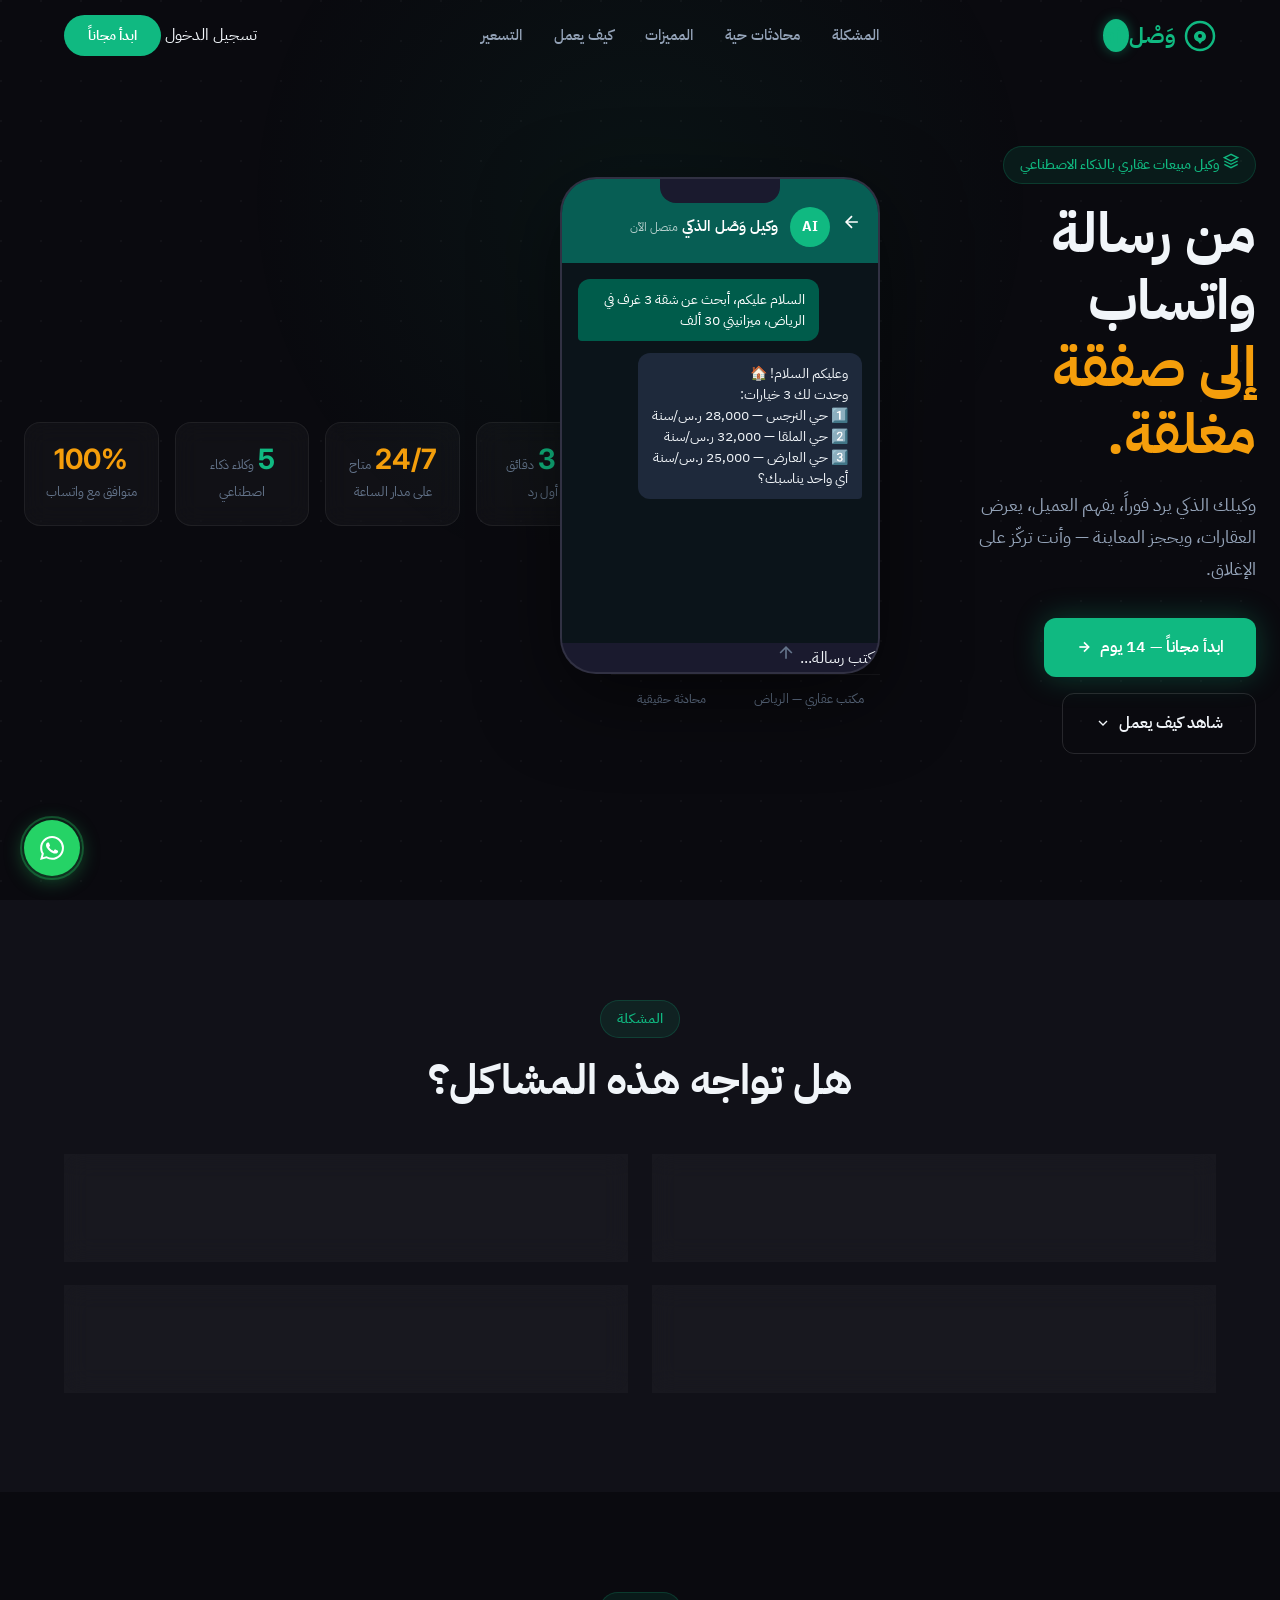
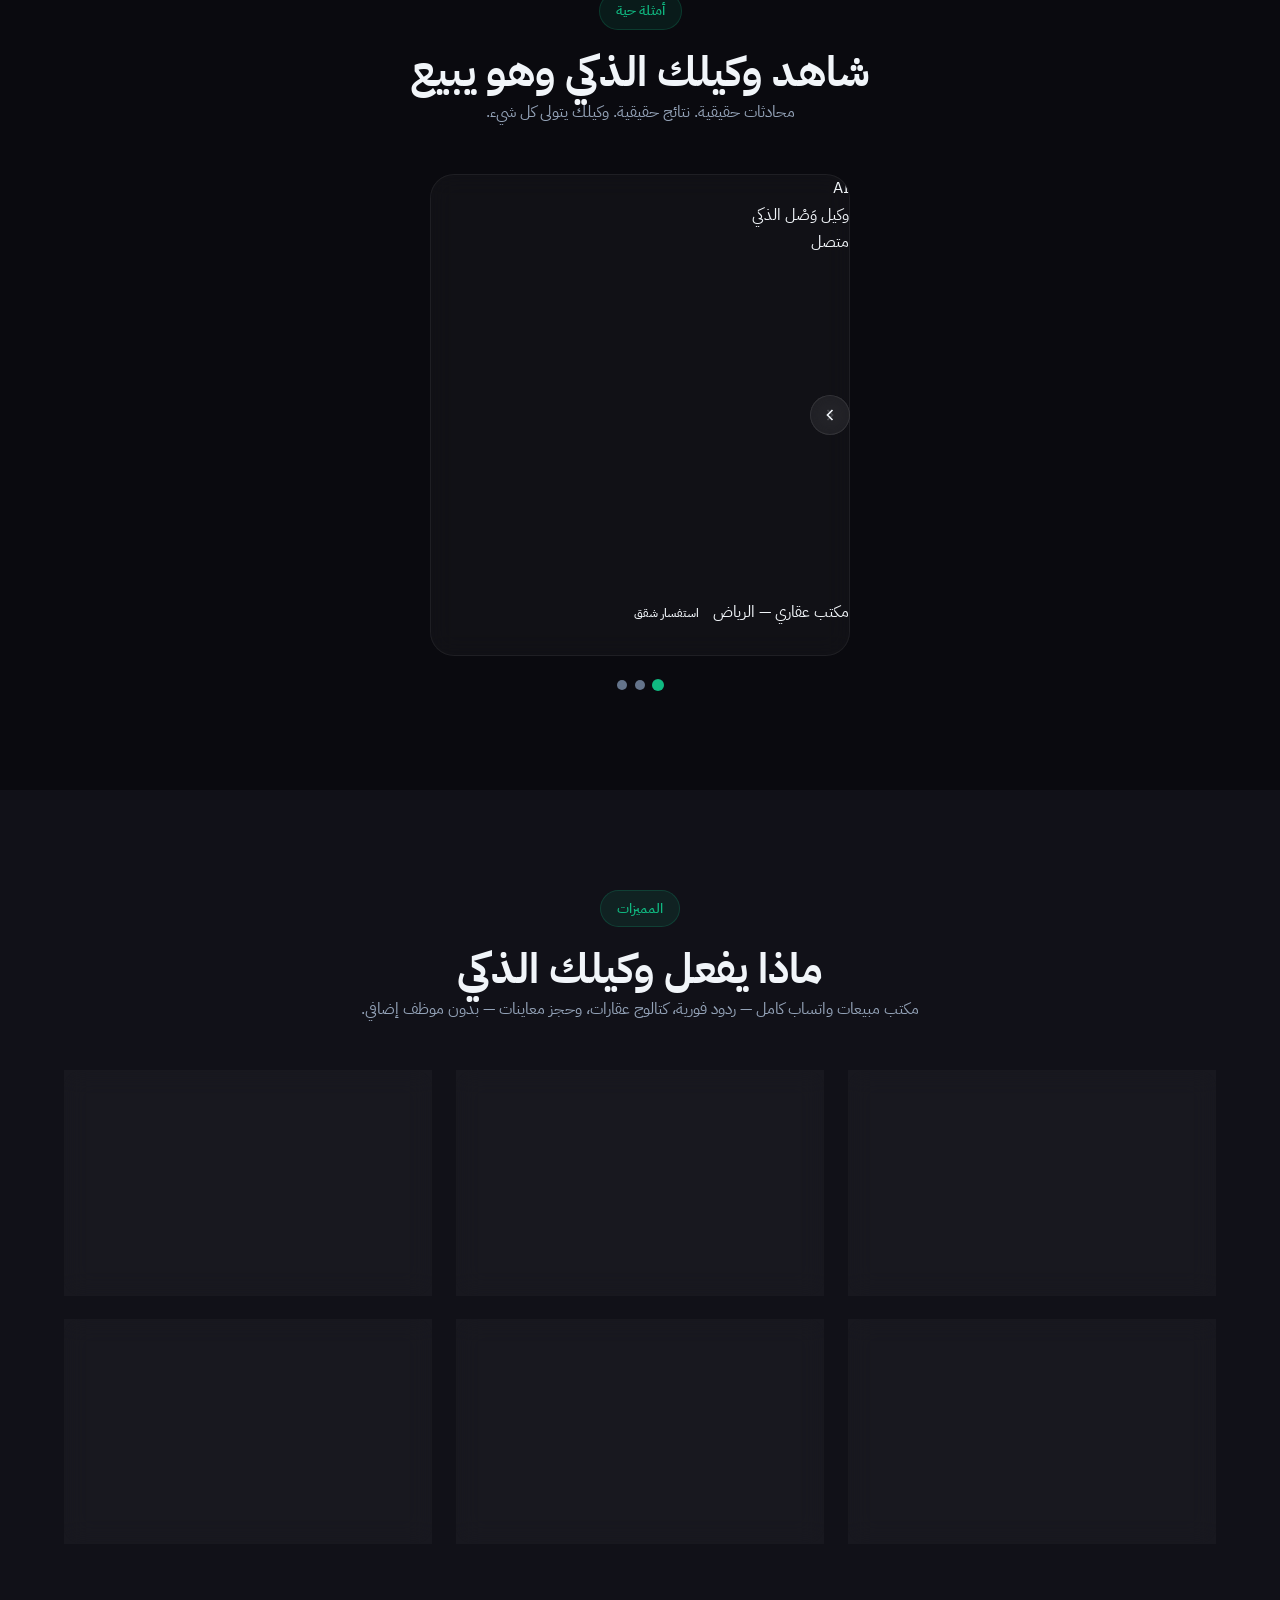
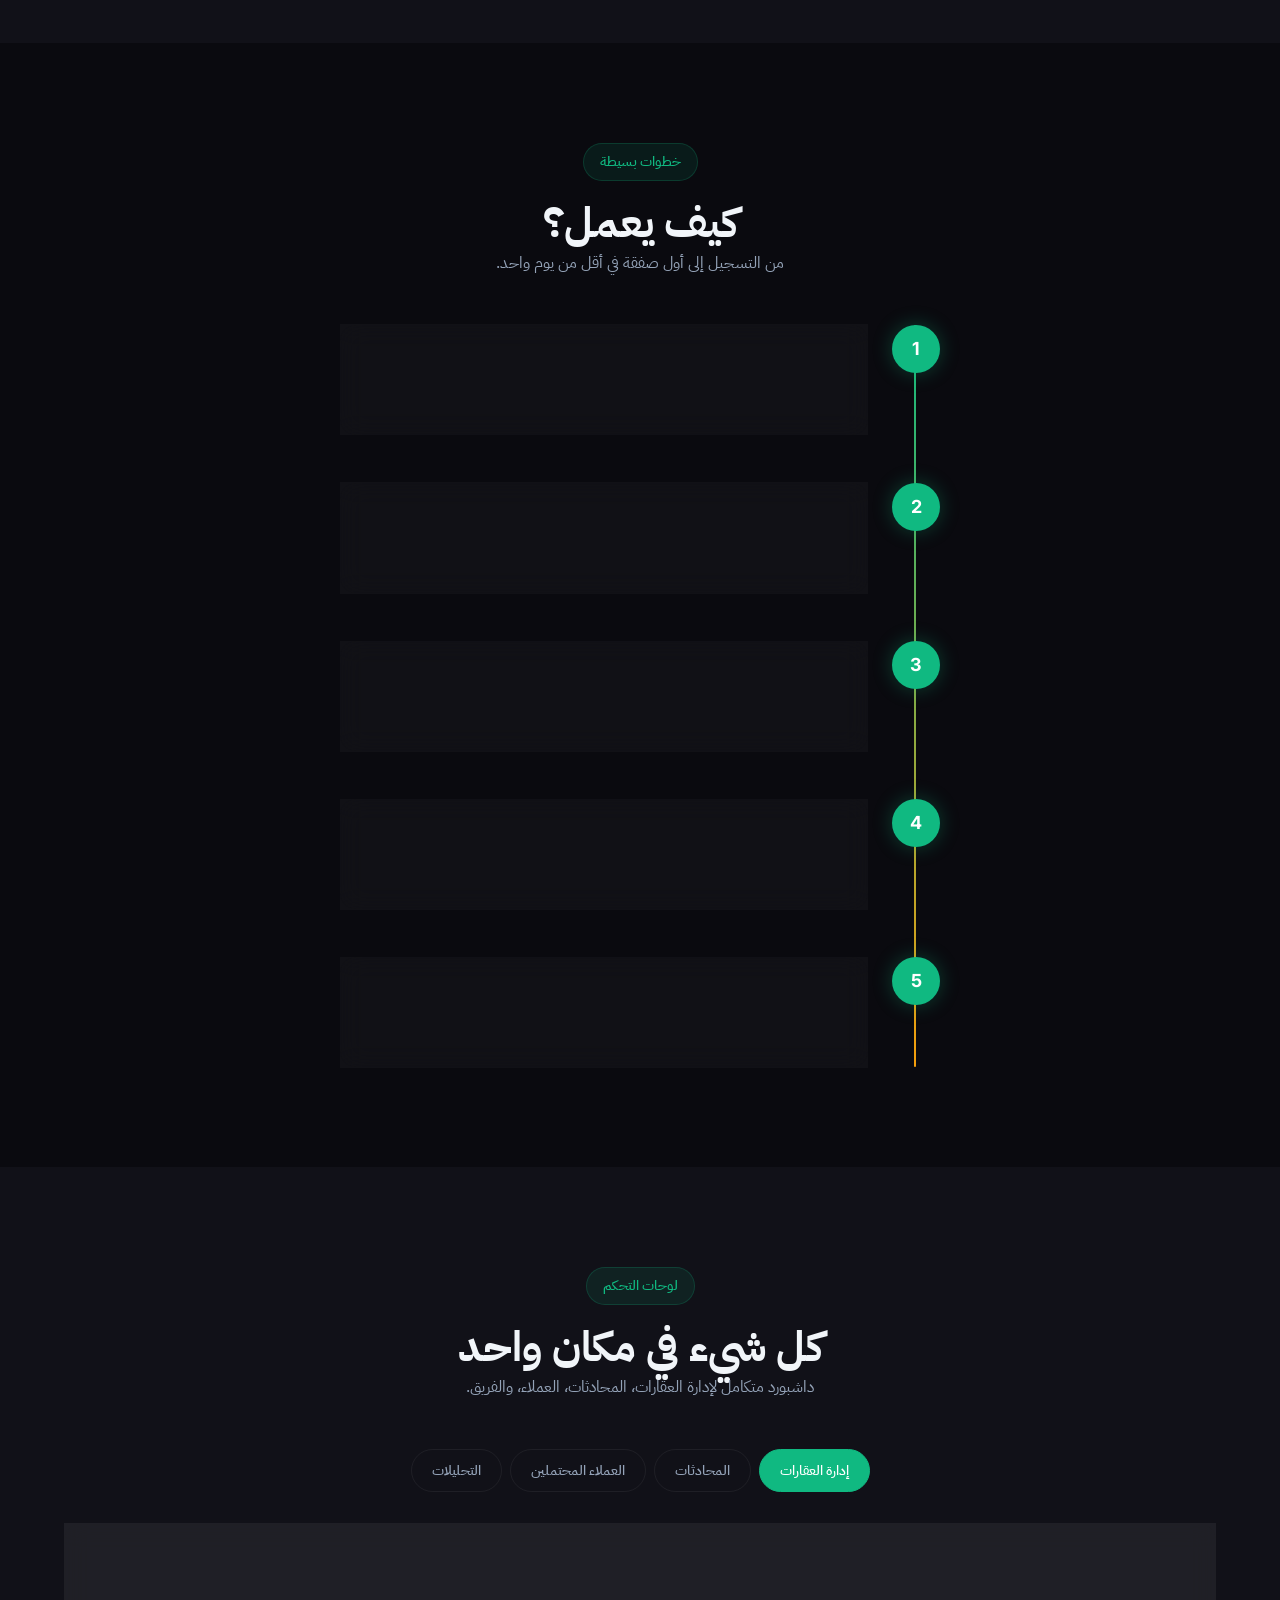
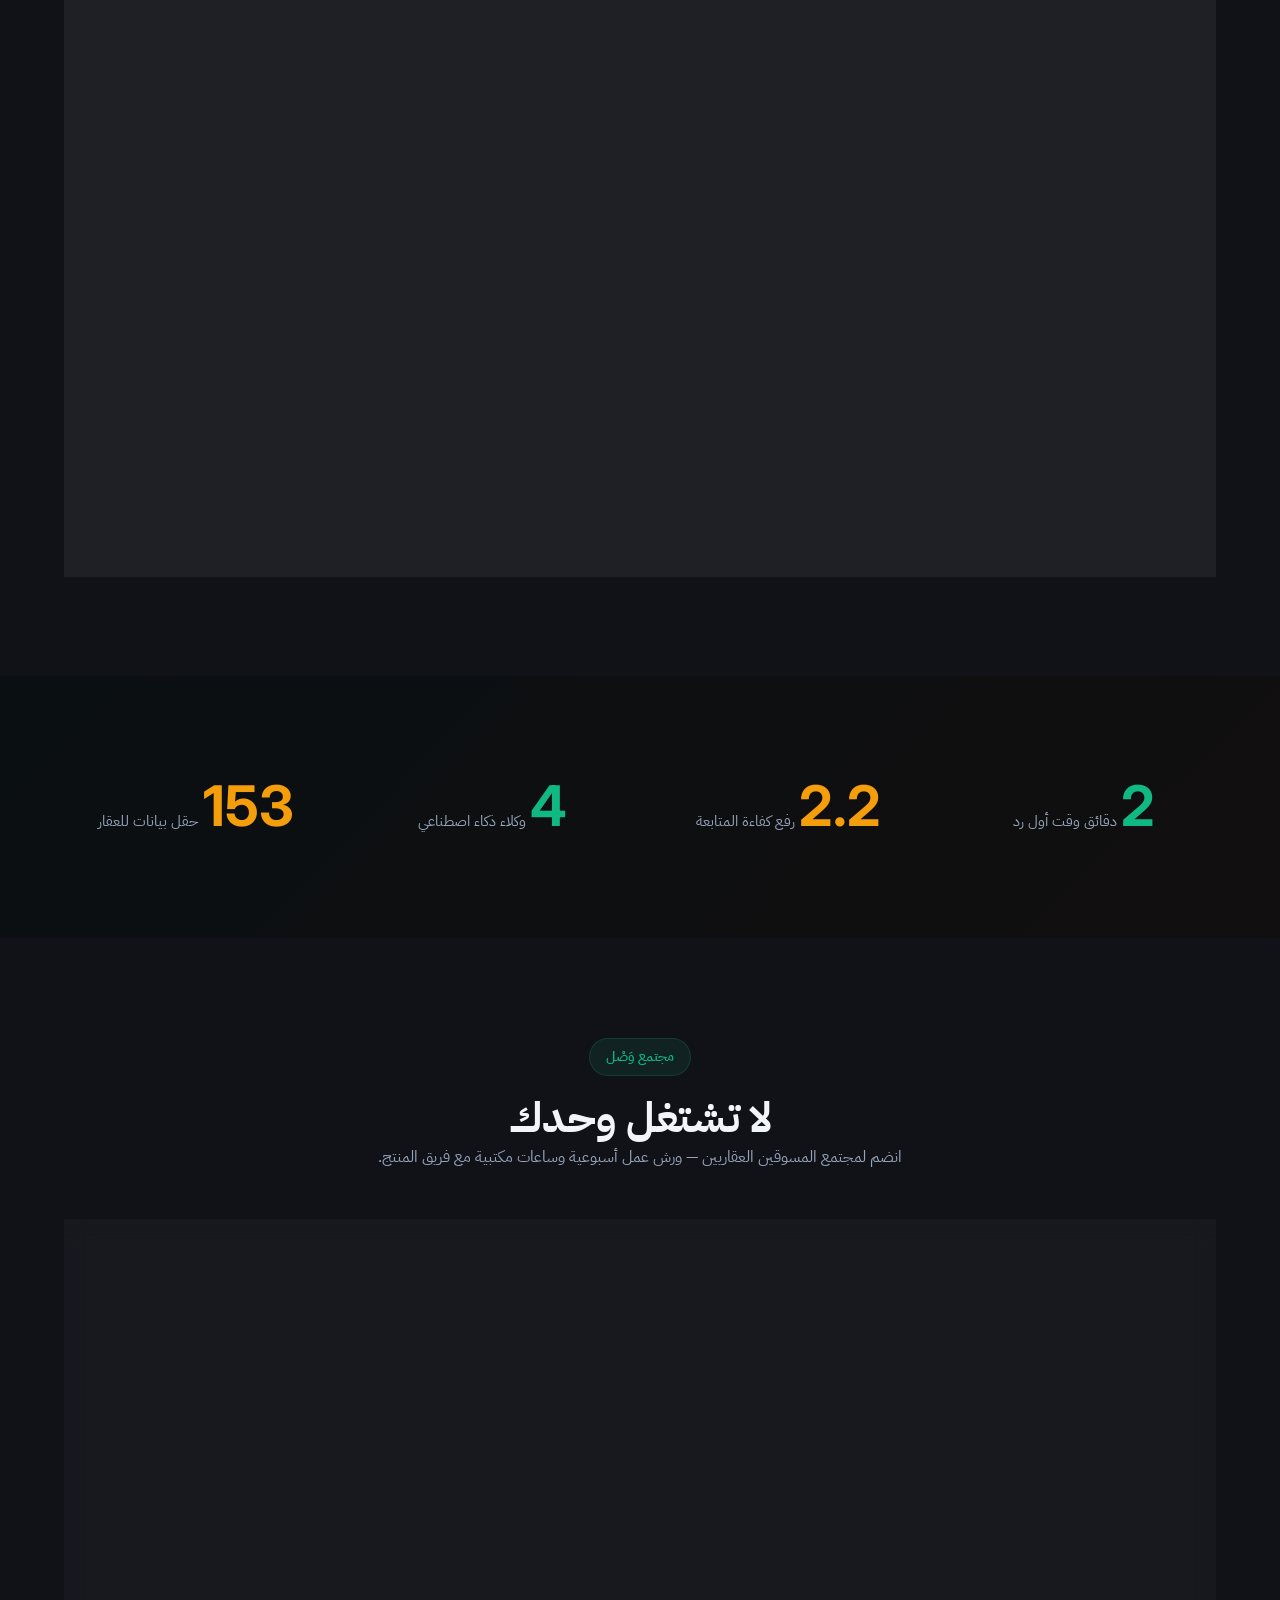
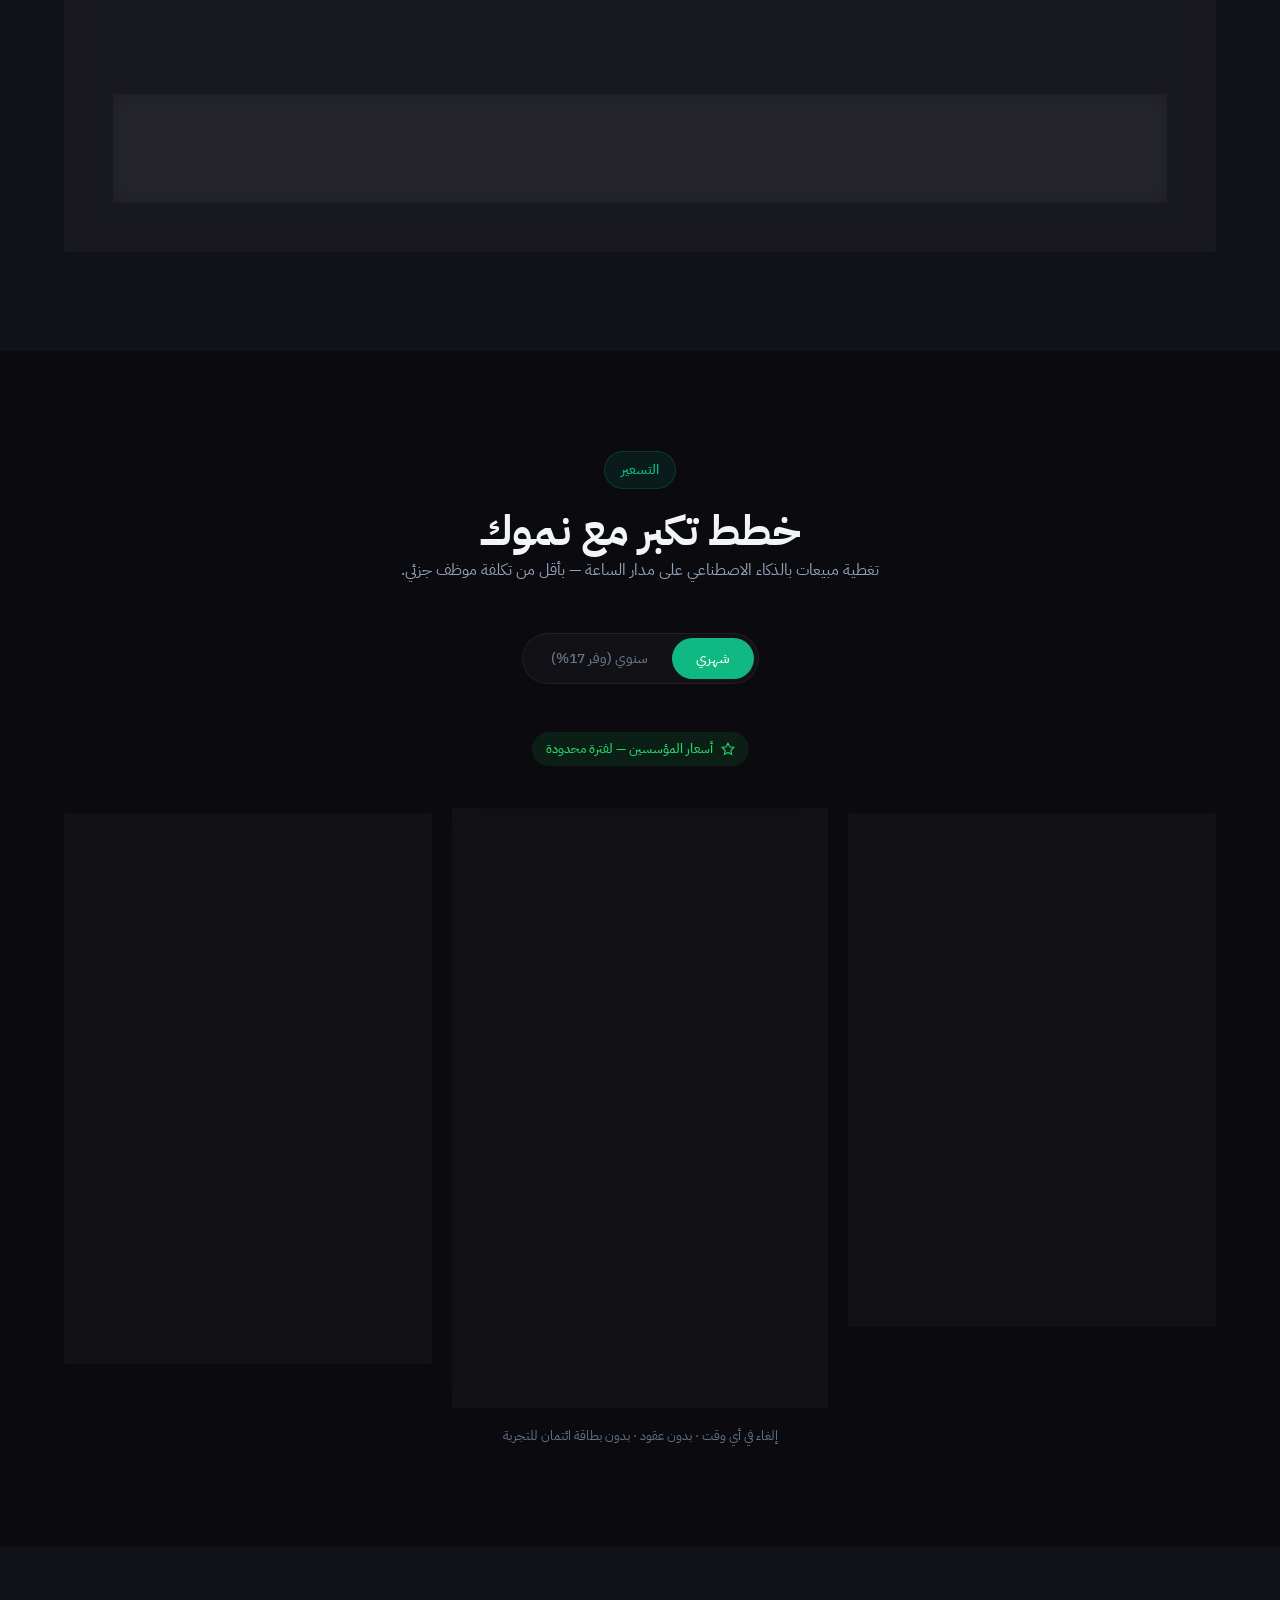
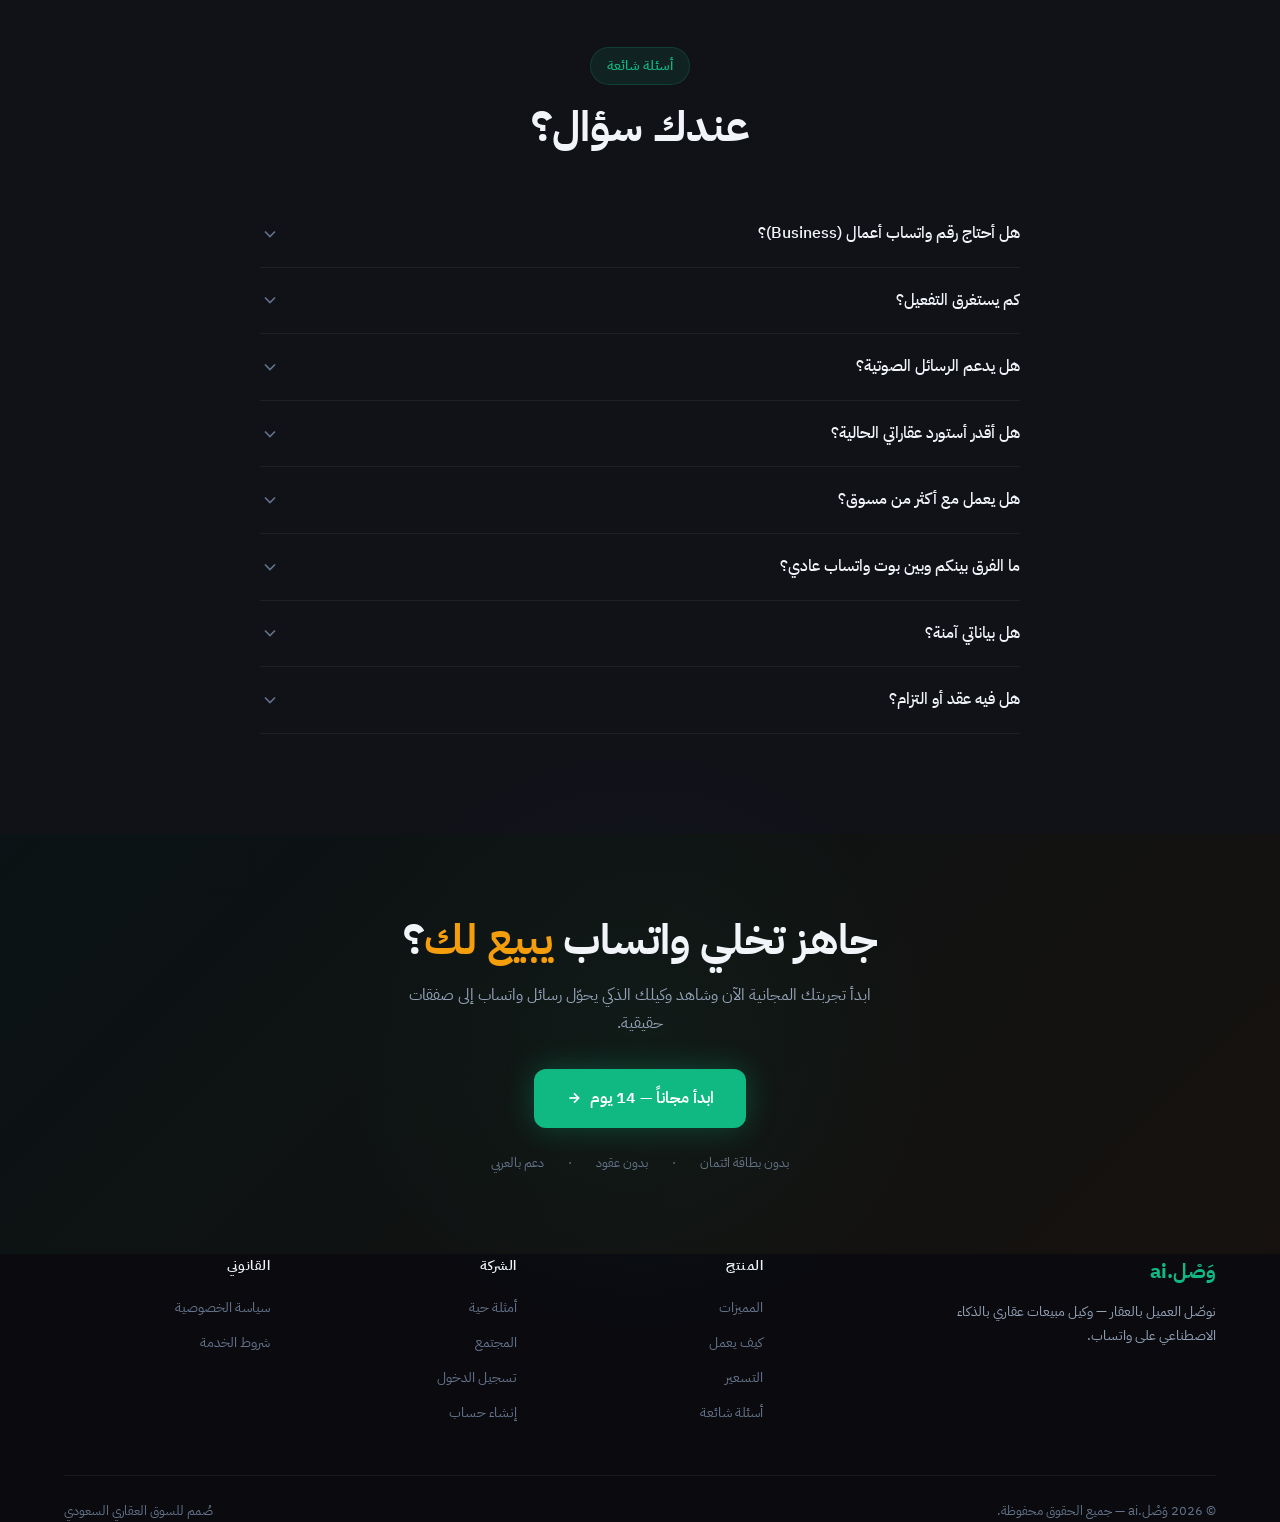
==== commit b11623a9: "Fix all 19 landing page audit issues Critical: Domain standardized to smartsapp.net (robots, sitemap" ====
--- a/index.html
+++ b/index.html
@@ -15,7 +15,9 @@
   <meta property="og:title" content="وَصْل.ai | وكيلك العقاري الذكي على واتساب">
   <meta property="og:description" content="وكيل مبيعات عقاري بالذكاء الاصطناعي. يرد فوراً ويحجز المعاينات تلقائياً — من رسالة واتساب إلى صفقة مغلقة.">
   <meta property="og:type" content="website">
-  <meta property="og:image" content="images/og-cover.svg">
+  <meta property="og:image" content="https://smartsapp.net/images/og-cover.png">
+  <meta property="og:image:width" content="1200">
+  <meta property="og:image:height" content="630">
   <meta property="og:url" content="https://smartsapp.net/">
   <meta property="og:locale" content="ar_SA">
 
@@ -23,6 +25,7 @@
   <meta name="twitter:card" content="summary_large_image">
   <meta name="twitter:title" content="وَصْل.ai | وكيلك العقاري الذكي على واتساب">
   <meta name="twitter:description" content="وكيل مبيعات عقاري بالذكاء الاصطناعي. يرد فوراً ويحجز المعاينات تلقائياً.">
+  <meta name="twitter:image" content="https://smartsapp.net/images/og-cover.png">
 
   <!-- JSON-LD -->
   <script type="application/ld+json">
@@ -48,8 +51,8 @@
         "description": "منصة مبيعات عقارية ذكية مدعومة بالذكاء الاصطناعي عبر واتساب",
         "offers": {
           "@type": "AggregateOffer",
-          "lowPrice": "99",
-          "highPrice": "999",
+          "lowPrice": "82",
+          "highPrice": "832",
           "priceCurrency": "SAR"
         }
       }
@@ -63,6 +66,9 @@
   <!-- Preconnect -->
   <link rel="preconnect" href="https://fonts.googleapis.com">
   <link rel="preconnect" href="https://fonts.gstatic.com" crossorigin>
+
+  <!-- Font preload -->
+  <link rel="preload" href="https://fonts.googleapis.com/css2?family=IBM+Plex+Sans+Arabic:wght@400;500;600;700&family=Inter:wght@400;500;600&display=swap" as="style">
 
   <!-- Stylesheet -->
   <link rel="preload" href="css/styles.css" as="style">
@@ -93,8 +99,8 @@
       </nav>
 
       <div class="navbar-actions">
-        <a href="/login" class="nav-login">تسجيل الدخول</a>
-        <a href="/register" class="btn-nav">ابدأ مجاناً</a>
+        <a href="https://smartsapp.net/login" class="nav-login">تسجيل الدخول</a>
+        <a href="https://smartsapp.net/register" class="btn-nav">ابدأ مجاناً</a>
       </div>
 
       <button class="menu-toggle" aria-label="فتح القائمة" aria-expanded="false">
@@ -111,8 +117,8 @@
       <a href="#features">المميزات</a>
       <a href="#how-it-works">كيف يعمل</a>
       <a href="#pricing">التسعير</a>
-      <a href="/login">تسجيل الدخول</a>
-      <a href="/register" class="btn-primary" style="text-align:center;margin-top:16px;">ابدأ مجاناً</a>
+      <a href="https://smartsapp.net/login">تسجيل الدخول</a>
+      <a href="https://smartsapp.net/register" class="btn-primary" style="text-align:center;margin-top:16px;">ابدأ مجاناً</a>
     </nav>
   </header>
 
@@ -135,7 +141,7 @@
             وكيلك الذكي يرد فوراً، يفهم العميل، يعرض العقارات، ويحجز المعاينة — وأنت تركّز على الإغلاق.
           </p>
           <div class="hero-buttons reveal reveal-delay-3">
-            <a href="/register" class="btn-primary">
+            <a href="https://smartsapp.net/register" class="btn-primary">
               ابدأ مجاناً — 14 يوم
               <svg width="16" height="16" viewBox="0 0 24 24" fill="none" stroke="currentColor" stroke-width="2.5" aria-hidden="true"><path d="M5 12h14"/><path d="M12 5l7 7-7 7"/></svg>
             </a>
@@ -346,9 +352,9 @@
         </div>
 
         <div class="carousel-dots">
-          <button class="carousel-dot active" data-index="0" aria-label="الشريحة 1"></button>
-          <button class="carousel-dot" data-index="1" aria-label="الشريحة 2"></button>
-          <button class="carousel-dot" data-index="2" aria-label="الشريحة 3"></button>
+          <button class="carousel-dot active" data-index="0" aria-label="محادثة استفسار شقق في الرياض"></button>
+          <button class="carousel-dot" data-index="1" aria-label="محادثة رسالة صوتية لفيلا في جدة"></button>
+          <button class="carousel-dot" data-index="2" aria-label="محادثة متابعة عميل ساخن في الدمام"></button>
         </div>
       </div>
     </section>
@@ -478,25 +484,37 @@
           <div class="dashboard-panel active" data-panel="properties">
             <div class="dashboard-placeholder">
               <svg width="48" height="48" viewBox="0 0 24 24" fill="none" stroke="#10b981" stroke-width="1.5" aria-hidden="true"><path d="M3 9l9-7 9 7v11a2 2 0 01-2 2H5a2 2 0 01-2-2z"/><polyline points="9 22 9 12 15 12 15 22"/></svg>
-              <span>إدارة العقارات — عرض وإضافة وتعديل مع مواصفات ديناميكية حسب النوع</span>
+              <div class="placeholder-content">
+                <h3>إدارة العقارات</h3>
+                <p>أضف وعدّل العقارات بسهولة. مواصفات ديناميكية حسب نوع العقار (شقة، فيلا، أرض) مع 165+ حقل بيانات، صور، مواقع، وتسعير مرن.</p>
+              </div>
             </div>
           </div>
           <div class="dashboard-panel" data-panel="conversations">
             <div class="dashboard-placeholder">
               <svg width="48" height="48" viewBox="0 0 24 24" fill="none" stroke="#10b981" stroke-width="1.5" aria-hidden="true"><path d="M21 15a2 2 0 01-2 2H7l-4 4V5a2 2 0 012-2h14a2 2 0 012 2z"/></svg>
-              <span>محادثات واتساب مباشرة — شاهد وتدخّل في أي وقت</span>
+              <div class="placeholder-content">
+                <h3>محادثات واتساب المباشرة</h3>
+                <p>تابع جميع المحادثات في مكان واحد. شاهد ردود الوكيل الذكي، تدخّل يدوياً عند الحاجة، واستعرض سجل كل عميل بالكامل.</p>
+              </div>
             </div>
           </div>
           <div class="dashboard-panel" data-panel="leads">
             <div class="dashboard-placeholder">
               <svg width="48" height="48" viewBox="0 0 24 24" fill="none" stroke="#10b981" stroke-width="1.5" aria-hidden="true"><path d="M17 21v-2a4 4 0 00-4-4H5a4 4 0 00-4 4v2"/><circle cx="9" cy="7" r="4"/></svg>
-              <span>العملاء المحتملين — تصنيف (ساخن/دافئ/بارد) وتوزيع تلقائي على المسوقين</span>
+              <div class="placeholder-content">
+                <h3>العملاء المحتملين</h3>
+                <p>تصنيف تلقائي: ساخن، دافئ، أو بارد. توزيع ذكي على المسوقين حسب الدور وحمل العمل. تتبع كامل لرحلة العميل من أول رسالة.</p>
+              </div>
             </div>
           </div>
           <div class="dashboard-panel" data-panel="analytics">
             <div class="dashboard-placeholder">
               <svg width="48" height="48" viewBox="0 0 24 24" fill="none" stroke="#10b981" stroke-width="1.5" aria-hidden="true"><path d="M18 20V10"/><path d="M12 20V4"/><path d="M6 20v-6"/></svg>
-              <span>تحليلات الأداء — أوقات الرد، معدلات التحويل، أداء المسوقين</span>
+              <div class="placeholder-content">
+                <h3>تحليلات الأداء</h3>
+                <p>أوقات الرد، معدلات التحويل، أداء كل مسوق، وتقارير شهرية. اعرف بالضبط أين تكسب وأين تخسر فرص البيع.</p>
+              </div>
             </div>
           </div>
         </div>
@@ -619,7 +637,7 @@
               <li><svg class="check-icon" width="16" height="16" viewBox="0 0 24 24" fill="none" stroke="#10b981" stroke-width="3"><polyline points="20 6 9 17 4 12"/></svg> بوت واتساب ذكي</li>
               <li><svg class="check-icon" width="16" height="16" viewBox="0 0 24 24" fill="none" stroke="#10b981" stroke-width="3"><polyline points="20 6 9 17 4 12"/></svg> لوحة تحكم أساسية</li>
             </ul>
-            <a href="/register" class="btn-plan">ابدأ بالأساسي</a>
+            <a href="https://smartsapp.net/register" class="btn-plan">ابدأ بالأساسي</a>
             <p class="plan-trial">14 يوم تجربة مجانية</p>
           </div>
 
@@ -642,7 +660,7 @@
               <li><svg class="check-icon" width="16" height="16" viewBox="0 0 24 24" fill="none" stroke="#10b981" stroke-width="3"><polyline points="20 6 9 17 4 12"/></svg> Lead Scoring</li>
               <li><svg class="check-icon" width="16" height="16" viewBox="0 0 24 24" fill="none" stroke="#10b981" stroke-width="3"><polyline points="20 6 9 17 4 12"/></svg> تحويل صوتي عربي</li>
             </ul>
-            <a href="/register" class="btn-plan btn-plan-popular">احصل على الاحترافي</a>
+            <a href="https://smartsapp.net/register" class="btn-plan btn-plan-popular">احصل على الاحترافي</a>
             <p class="plan-trial">14 يوم تجربة مجانية</p>
           </div>
 
@@ -663,7 +681,7 @@
               <li><svg class="check-icon" width="16" height="16" viewBox="0 0 24 24" fill="none" stroke="#10b981" stroke-width="3"><polyline points="20 6 9 17 4 12"/></svg> دعم ذو أولوية</li>
               <li><svg class="check-icon" width="16" height="16" viewBox="0 0 24 24" fill="none" stroke="#10b981" stroke-width="3"><polyline points="20 6 9 17 4 12"/></svg> API + Webhooks</li>
             </ul>
-            <a href="/register" class="btn-plan">احصل على المؤسسات</a>
+            <a href="https://smartsapp.net/register" class="btn-plan">احصل على المؤسسات</a>
             <p class="plan-trial">14 يوم تجربة مجانية</p>
           </div>
         </div>
@@ -746,7 +764,7 @@
       <div class="container text-center">
         <h2 class="reveal">جاهز تخلي واتساب <span class="gold-text">يبيع لك</span>؟</h2>
         <p class="text-secondary reveal reveal-delay-1" style="max-width:500px;margin:16px auto 32px;">ابدأ تجربتك المجانية الآن وشاهد وكيلك الذكي يحوّل رسائل واتساب إلى صفقات حقيقية.</p>
-        <a href="/register" class="btn-primary btn-lg reveal reveal-delay-2">
+        <a href="https://smartsapp.net/register" class="btn-primary btn-lg reveal reveal-delay-2">
           ابدأ مجاناً — 14 يوم
           <svg width="16" height="16" viewBox="0 0 24 24" fill="none" stroke="currentColor" stroke-width="2.5" aria-hidden="true"><path d="M5 12h14"/><path d="M12 5l7 7-7 7"/></svg>
         </a>
@@ -784,15 +802,15 @@
           <ul class="footer-links">
             <li><a href="#showcase">أمثلة حية</a></li>
             <li><a href="#community">المجتمع</a></li>
-            <li><a href="/login">تسجيل الدخول</a></li>
-            <li><a href="/register">إنشاء حساب</a></li>
+            <li><a href="https://smartsapp.net/login">تسجيل الدخول</a></li>
+            <li><a href="https://smartsapp.net/register">إنشاء حساب</a></li>
           </ul>
         </div>
         <div>
           <h4 class="footer-heading">القانوني</h4>
           <ul class="footer-links">
-            <li><a href="/privacy">سياسة الخصوصية</a></li>
-            <li><a href="/terms">شروط الخدمة</a></li>
+            <li><a href="https://smartsapp.net/privacy">سياسة الخصوصية</a></li>
+            <li><a href="https://smartsapp.net/terms">شروط الخدمة</a></li>
           </ul>
         </div>
       </div>
--- a/css/styles.css
+++ b/css/styles.css
@@ -1,5 +1,5 @@
 /* ==========================================================================
-   Wasl.ai Landing Page Styles
+   Wasl.ai (smartsapp.net) Landing Page Styles
    Dark Premium RTL Arabic — WhatsApp AI Real Estate Agent
    ========================================================================== */
 
@@ -456,18 +456,6 @@
   position: relative;
 }
 
-.hero-badge {
-  display: inline-block;
-  background: rgba(16, 185, 129, 0.1);
-  color: var(--brand);
-  border: 1px solid rgba(16, 185, 129, 0.2);
-  border-radius: var(--radius-full);
-  padding: 6px 16px;
-  font-size: 14px;
-  font-weight: 500;
-  margin-bottom: 20px;
-}
-
 .hero-title {
   margin-bottom: 20px;
 }
@@ -742,12 +730,6 @@
   position: relative;
 }
 
-.pain-grid {
-  display: grid;
-  grid-template-columns: repeat(2, 1fr);
-  gap: 24px;
-}
-
 .pain-card {
   background: var(--bg-card);
   border: 1px solid var(--border);
@@ -945,12 +927,6 @@
   position: relative;
 }
 
-.features-grid {
-  display: grid;
-  grid-template-columns: repeat(3, 1fr);
-  gap: 24px;
-}
-
 .feature-card {
   background: var(--bg-card);
   border: 1px solid var(--border);
@@ -1133,10 +1109,27 @@
   background: var(--bg-card);
   border-radius: 12px;
   display: flex;
+  flex-direction: column;
   align-items: center;
   justify-content: center;
   color: var(--text-muted);
   font-size: 16px;
+  gap: 16px;
+  padding: 32px;
+  text-align: center;
+}
+
+.placeholder-content h3 {
+  font-size: 20px;
+  color: var(--text-primary);
+  margin-bottom: 8px;
+}
+
+.placeholder-content p {
+  color: var(--text-secondary);
+  font-size: 15px;
+  line-height: 1.7;
+  max-width: 480px;
 }
 
 .dashboard-panel {
@@ -1799,8 +1792,7 @@
 
 /* ---- Large tablets / small desktops ---- */
 @media (max-width: 1024px) {
-  .grid-3,
-  .features-grid {
+  .grid-3 {
     grid-template-columns: repeat(2, 1fr);
   }
 
@@ -1860,8 +1852,7 @@
     font-size: clamp(24px, 5vw, 34px);
   }
 
-  .grid-2,
-  .pain-grid {
+  .grid-2 {
     grid-template-columns: 1fr;
   }
 
@@ -1916,11 +1907,6 @@
     width: 40px;
     height: 40px;
     font-size: 16px;
-  }
-
-  /* Features */
-  .features-grid {
-    grid-template-columns: 1fr;
   }
 
   /* Community */
@@ -1977,6 +1963,11 @@
   .carousel-btn {
     display: none;
   }
+
+  /* Avoid overlap between WhatsApp float and back-to-top on mobile */
+  .whatsapp-float {
+    bottom: 80px;
+  }
 }
 
 /* ---- Small phones ---- */
@@ -2038,8 +2029,7 @@
     margin-inline: auto;
   }
 
-  .section-badge,
-  .hero-badge {
+  .section-badge {
     font-size: 12px;
     padding: 4px 12px;
   }
@@ -2329,20 +2319,66 @@
   outline-offset: 2px;
 }
 
+.toggle-btn:focus-visible {
+  outline: 2px solid var(--brand);
+  outline-offset: 2px;
+  border-radius: var(--radius-full);
+}
+
+.carousel-dot:focus-visible {
+  outline: 2px solid var(--brand);
+  outline-offset: 4px;
+}
+
+.faq-question:focus-visible {
+  outline: 2px solid var(--brand);
+  outline-offset: 2px;
+}
+
 /* Print styles */
 @media print {
   .navbar,
   .whatsapp-float,
-  .back-to-top {
+  .back-to-top,
+  .mobile-menu,
+  .chat-carousel,
+  .carousel-dots,
+  .hero-phone {
     display: none !important;
   }
 
   body {
     background: #fff;
     color: #000;
+    font-size: 12pt;
   }
 
   section {
     padding: 24px 0;
-  }
-}
+    break-inside: avoid;
+  }
+
+  .glass-card {
+    background: #fff;
+    border: 1px solid #ddd;
+    backdrop-filter: none;
+  }
+
+  a[href]::after {
+    content: " (" attr(href) ")";
+    font-size: 10pt;
+    color: #555;
+  }
+
+  a[href^="#"]::after {
+    content: none;
+  }
+
+  h1, h2, h3 {
+    color: #000;
+  }
+
+  p {
+    color: #333;
+  }
+}
--- a/css/styles.css
+++ b/css/styles.css
@@ -1,5 +1,5 @@
 /* ==========================================================================
-   Wasl.ai Landing Page Styles
+   Wasl.ai (smartsapp.net) Landing Page Styles
    Dark Premium RTL Arabic — WhatsApp AI Real Estate Agent
    ========================================================================== */
 
@@ -456,18 +456,6 @@
   position: relative;
 }
 
-.hero-badge {
-  display: inline-block;
-  background: rgba(16, 185, 129, 0.1);
-  color: var(--brand);
-  border: 1px solid rgba(16, 185, 129, 0.2);
-  border-radius: var(--radius-full);
-  padding: 6px 16px;
-  font-size: 14px;
-  font-weight: 500;
-  margin-bottom: 20px;
-}
-
 .hero-title {
   margin-bottom: 20px;
 }
@@ -742,12 +730,6 @@
   position: relative;
 }
 
-.pain-grid {
-  display: grid;
-  grid-template-columns: repeat(2, 1fr);
-  gap: 24px;
-}
-
 .pain-card {
   background: var(--bg-card);
   border: 1px solid var(--border);
@@ -945,12 +927,6 @@
   position: relative;
 }
 
-.features-grid {
-  display: grid;
-  grid-template-columns: repeat(3, 1fr);
-  gap: 24px;
-}
-
 .feature-card {
   background: var(--bg-card);
   border: 1px solid var(--border);
@@ -1133,10 +1109,27 @@
   background: var(--bg-card);
   border-radius: 12px;
   display: flex;
+  flex-direction: column;
   align-items: center;
   justify-content: center;
   color: var(--text-muted);
   font-size: 16px;
+  gap: 16px;
+  padding: 32px;
+  text-align: center;
+}
+
+.placeholder-content h3 {
+  font-size: 20px;
+  color: var(--text-primary);
+  margin-bottom: 8px;
+}
+
+.placeholder-content p {
+  color: var(--text-secondary);
+  font-size: 15px;
+  line-height: 1.7;
+  max-width: 480px;
 }
 
 .dashboard-panel {
@@ -1799,8 +1792,7 @@
 
 /* ---- Large tablets / small desktops ---- */
 @media (max-width: 1024px) {
-  .grid-3,
-  .features-grid {
+  .grid-3 {
     grid-template-columns: repeat(2, 1fr);
   }
 
@@ -1860,8 +1852,7 @@
     font-size: clamp(24px, 5vw, 34px);
   }
 
-  .grid-2,
-  .pain-grid {
+  .grid-2 {
     grid-template-columns: 1fr;
   }
 
@@ -1916,11 +1907,6 @@
     width: 40px;
     height: 40px;
     font-size: 16px;
-  }
-
-  /* Features */
-  .features-grid {
-    grid-template-columns: 1fr;
   }
 
   /* Community */
@@ -1977,6 +1963,11 @@
   .carousel-btn {
     display: none;
   }
+
+  /* Avoid overlap between WhatsApp float and back-to-top on mobile */
+  .whatsapp-float {
+    bottom: 80px;
+  }
 }
 
 /* ---- Small phones ---- */
@@ -2038,8 +2029,7 @@
     margin-inline: auto;
   }
 
-  .section-badge,
-  .hero-badge {
+  .section-badge {
     font-size: 12px;
     padding: 4px 12px;
   }
@@ -2329,20 +2319,66 @@
   outline-offset: 2px;
 }
 
+.toggle-btn:focus-visible {
+  outline: 2px solid var(--brand);
+  outline-offset: 2px;
+  border-radius: var(--radius-full);
+}
+
+.carousel-dot:focus-visible {
+  outline: 2px solid var(--brand);
+  outline-offset: 4px;
+}
+
+.faq-question:focus-visible {
+  outline: 2px solid var(--brand);
+  outline-offset: 2px;
+}
+
 /* Print styles */
 @media print {
   .navbar,
   .whatsapp-float,
-  .back-to-top {
+  .back-to-top,
+  .mobile-menu,
+  .chat-carousel,
+  .carousel-dots,
+  .hero-phone {
     display: none !important;
   }
 
   body {
     background: #fff;
     color: #000;
+    font-size: 12pt;
   }
 
   section {
     padding: 24px 0;
-  }
-}
+    break-inside: avoid;
+  }
+
+  .glass-card {
+    background: #fff;
+    border: 1px solid #ddd;
+    backdrop-filter: none;
+  }
+
+  a[href]::after {
+    content: " (" attr(href) ")";
+    font-size: 10pt;
+    color: #555;
+  }
+
+  a[href^="#"]::after {
+    content: none;
+  }
+
+  h1, h2, h3 {
+    color: #000;
+  }
+
+  p {
+    color: #333;
+  }
+}
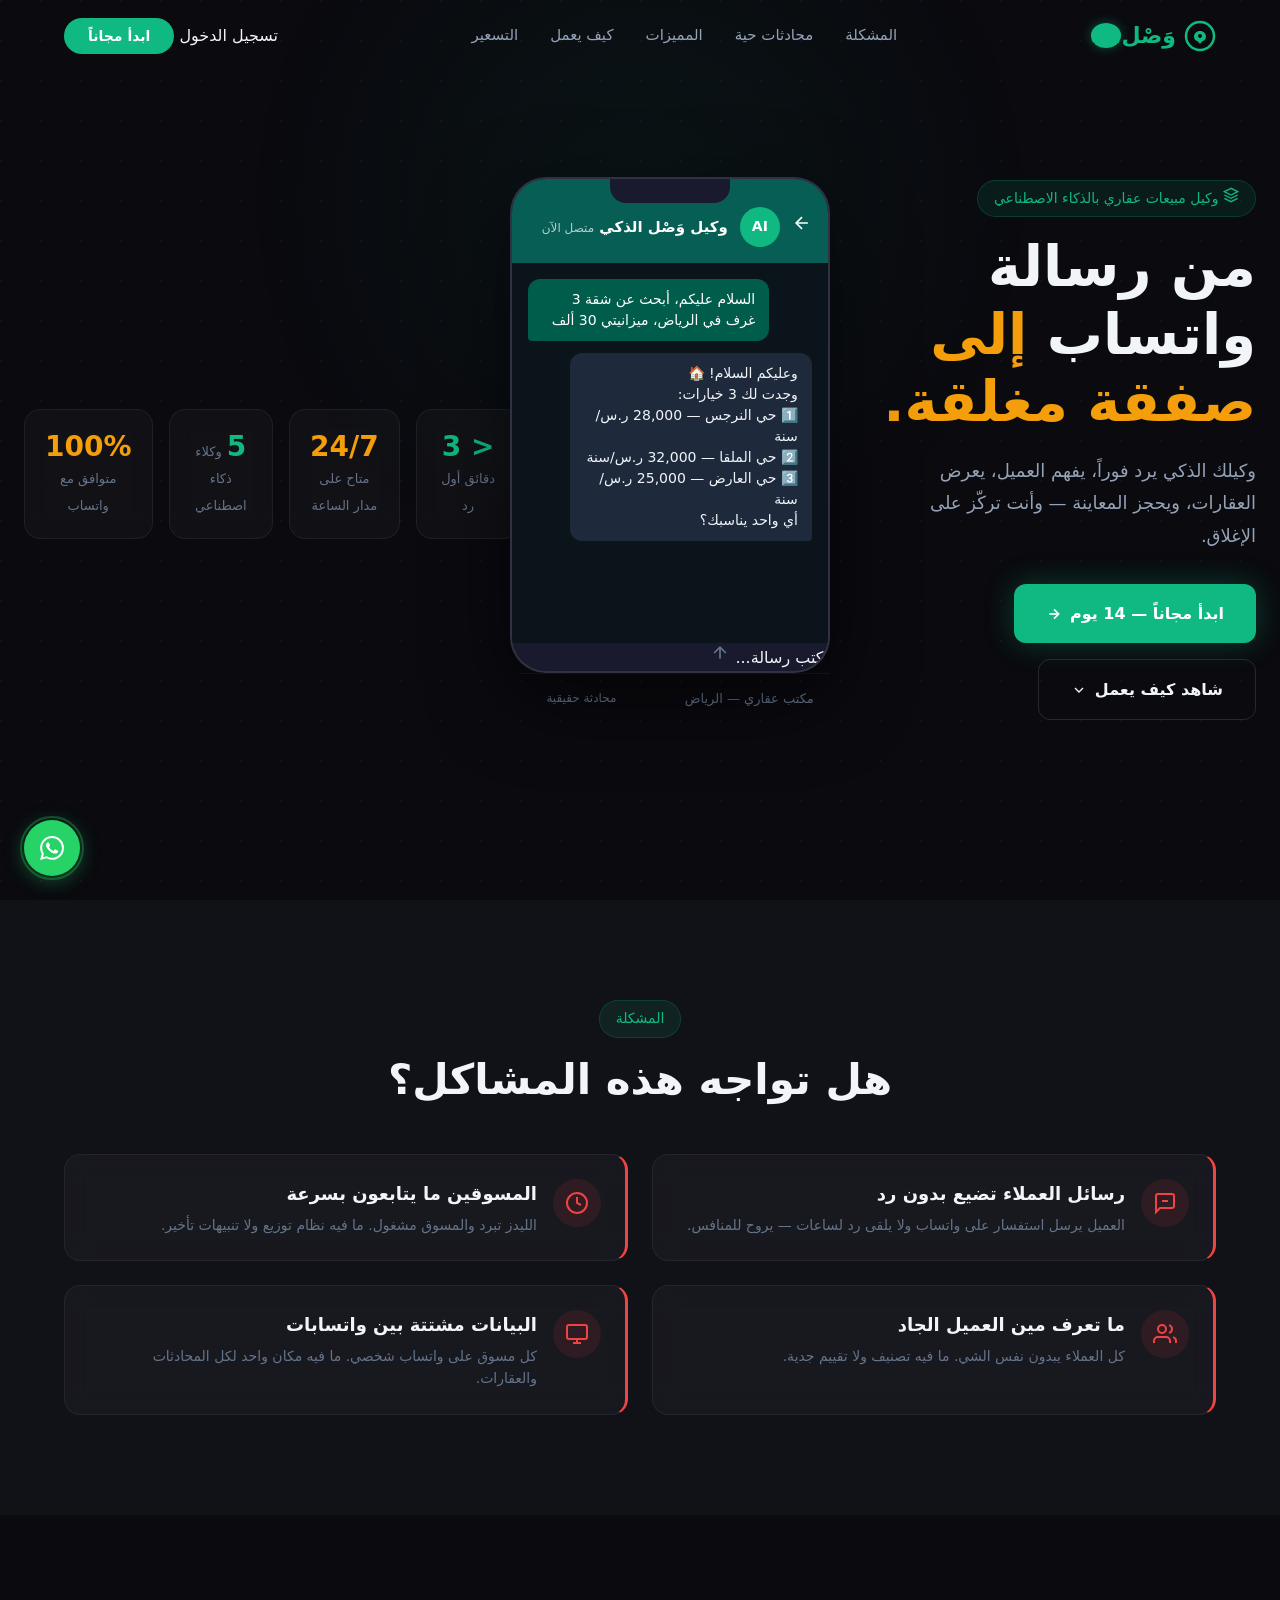
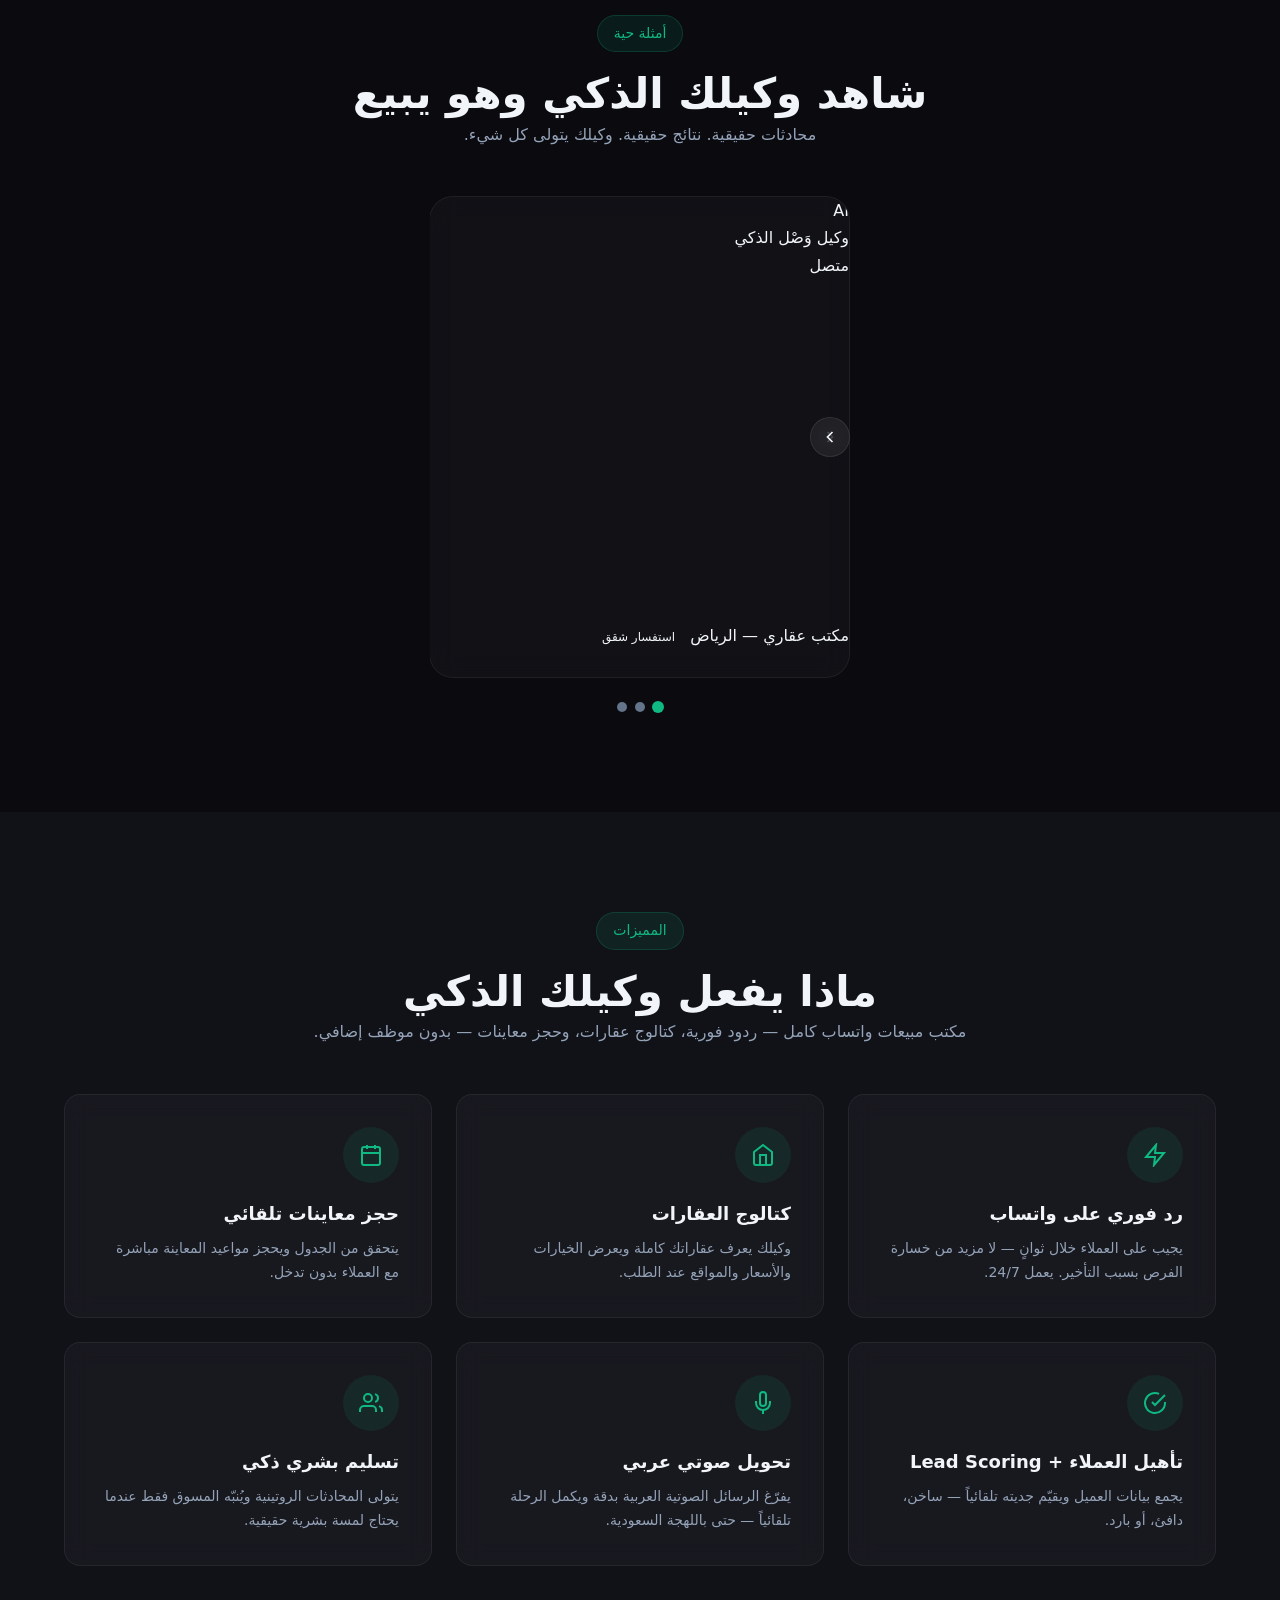
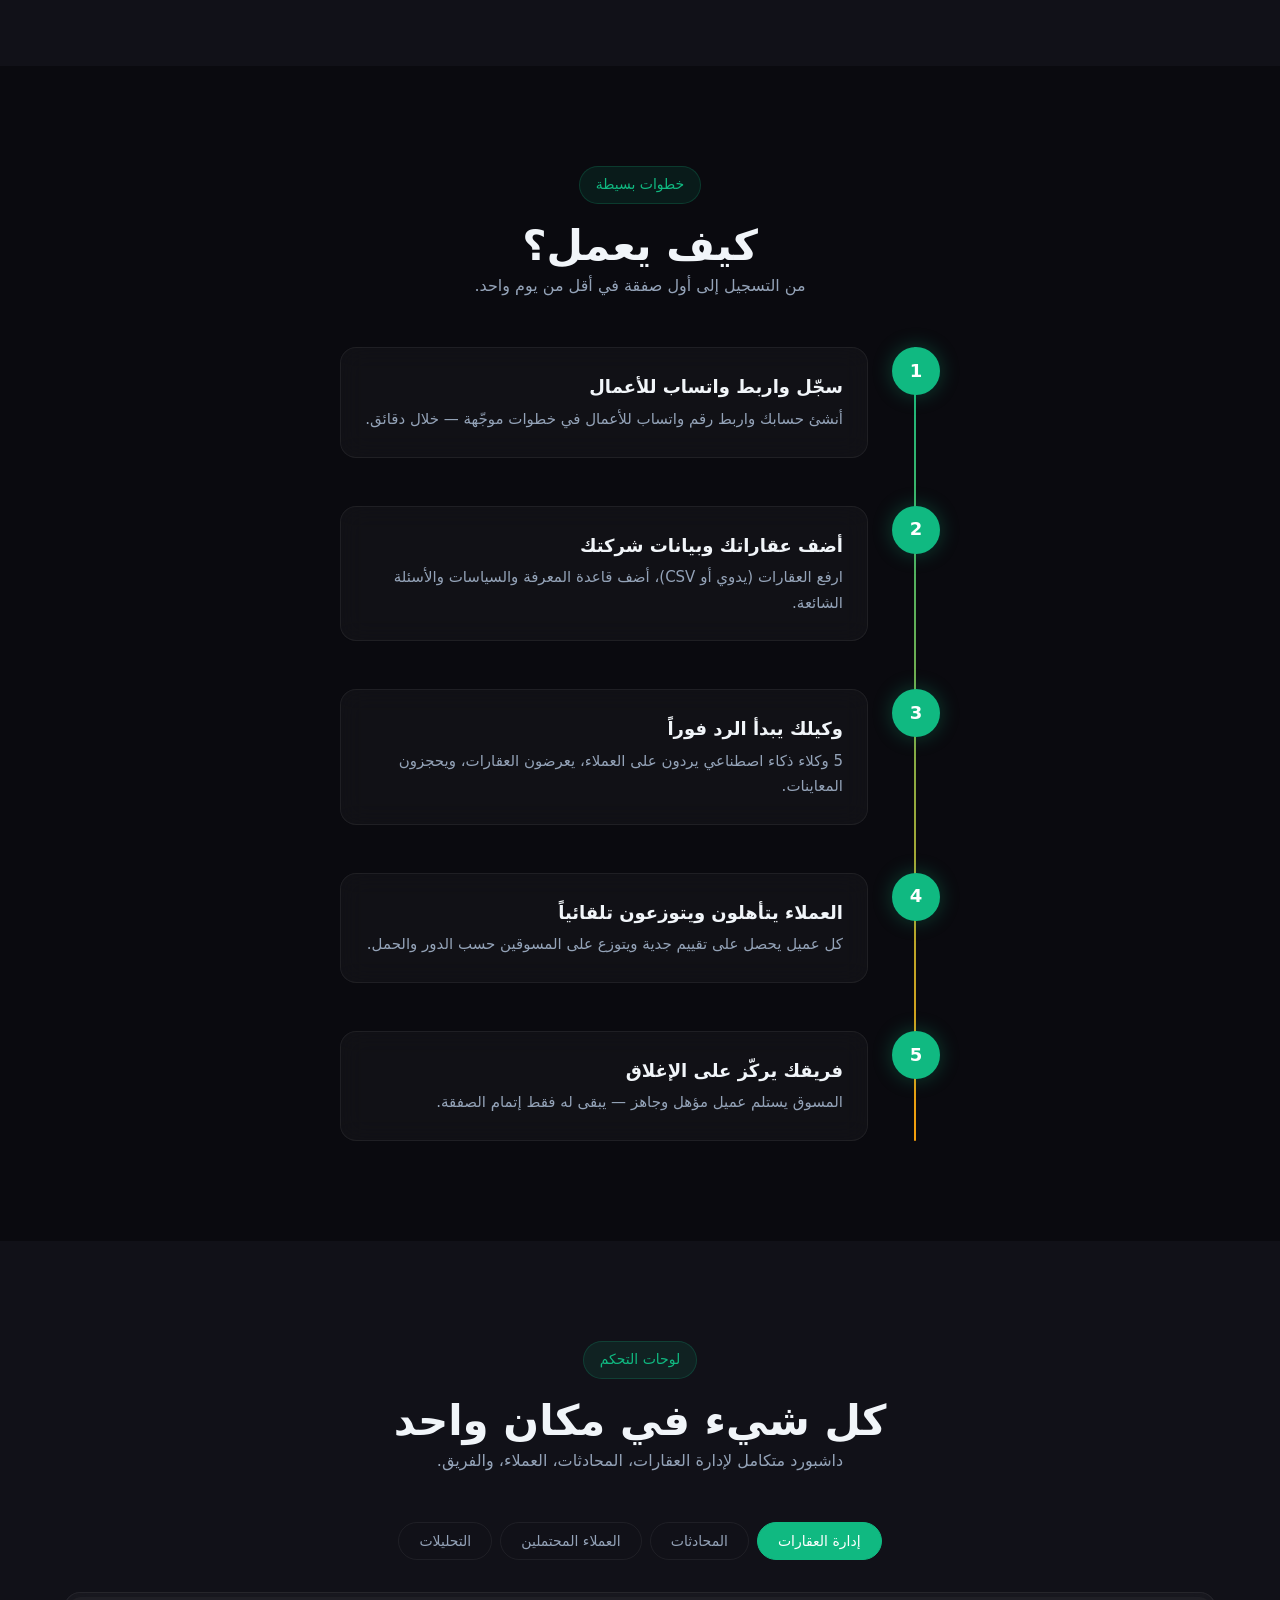
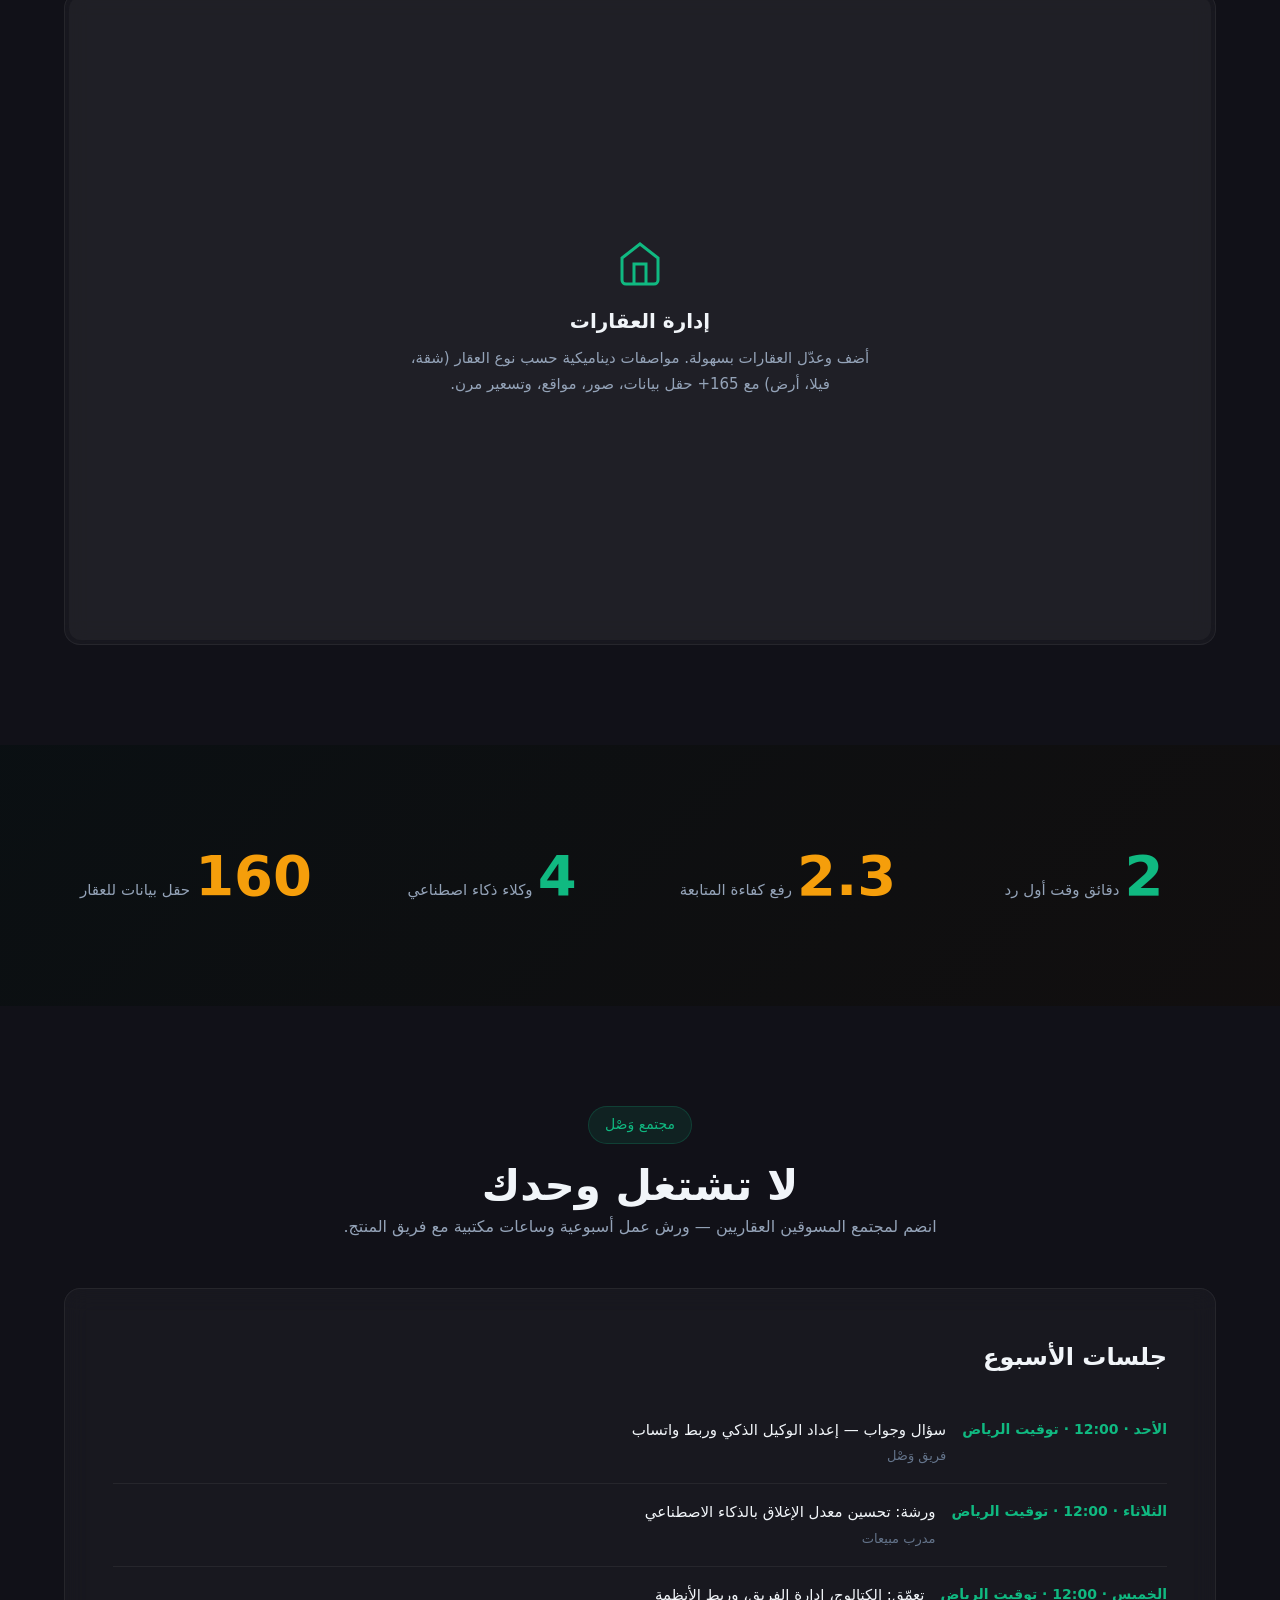
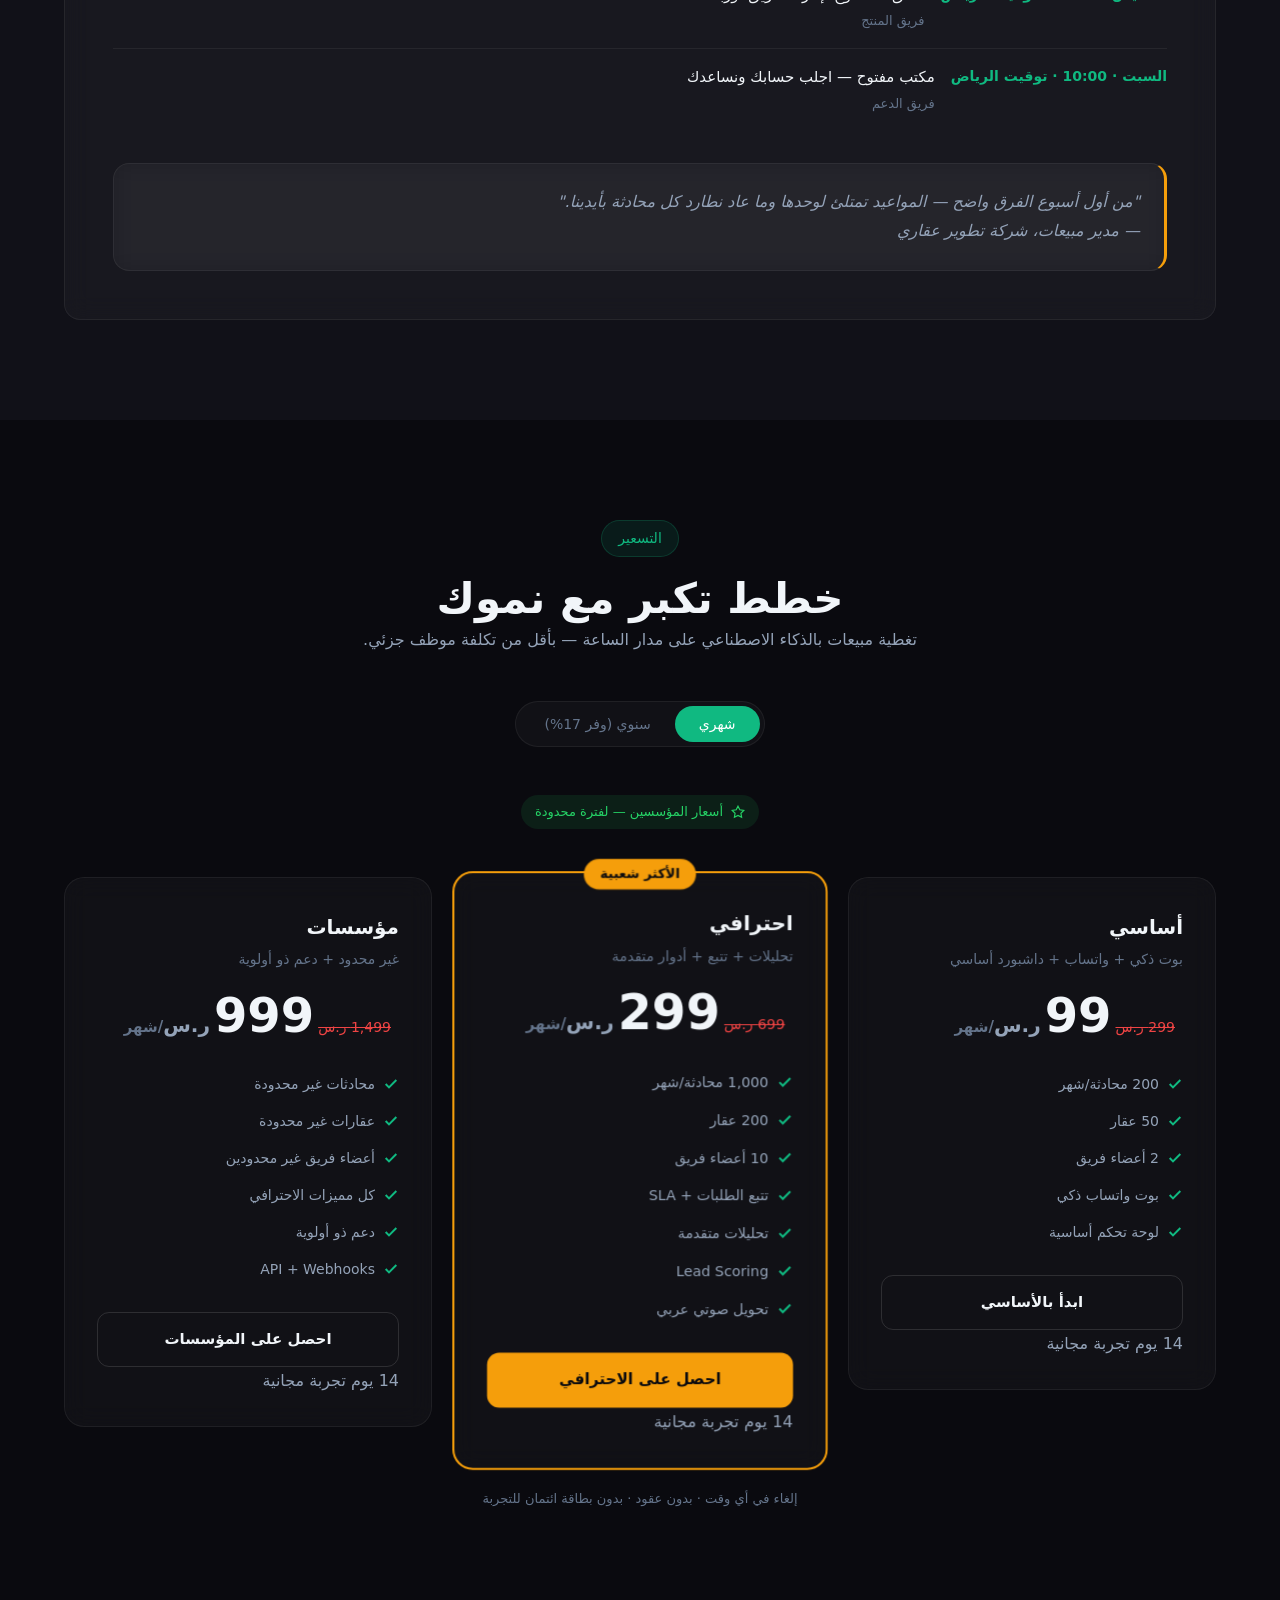
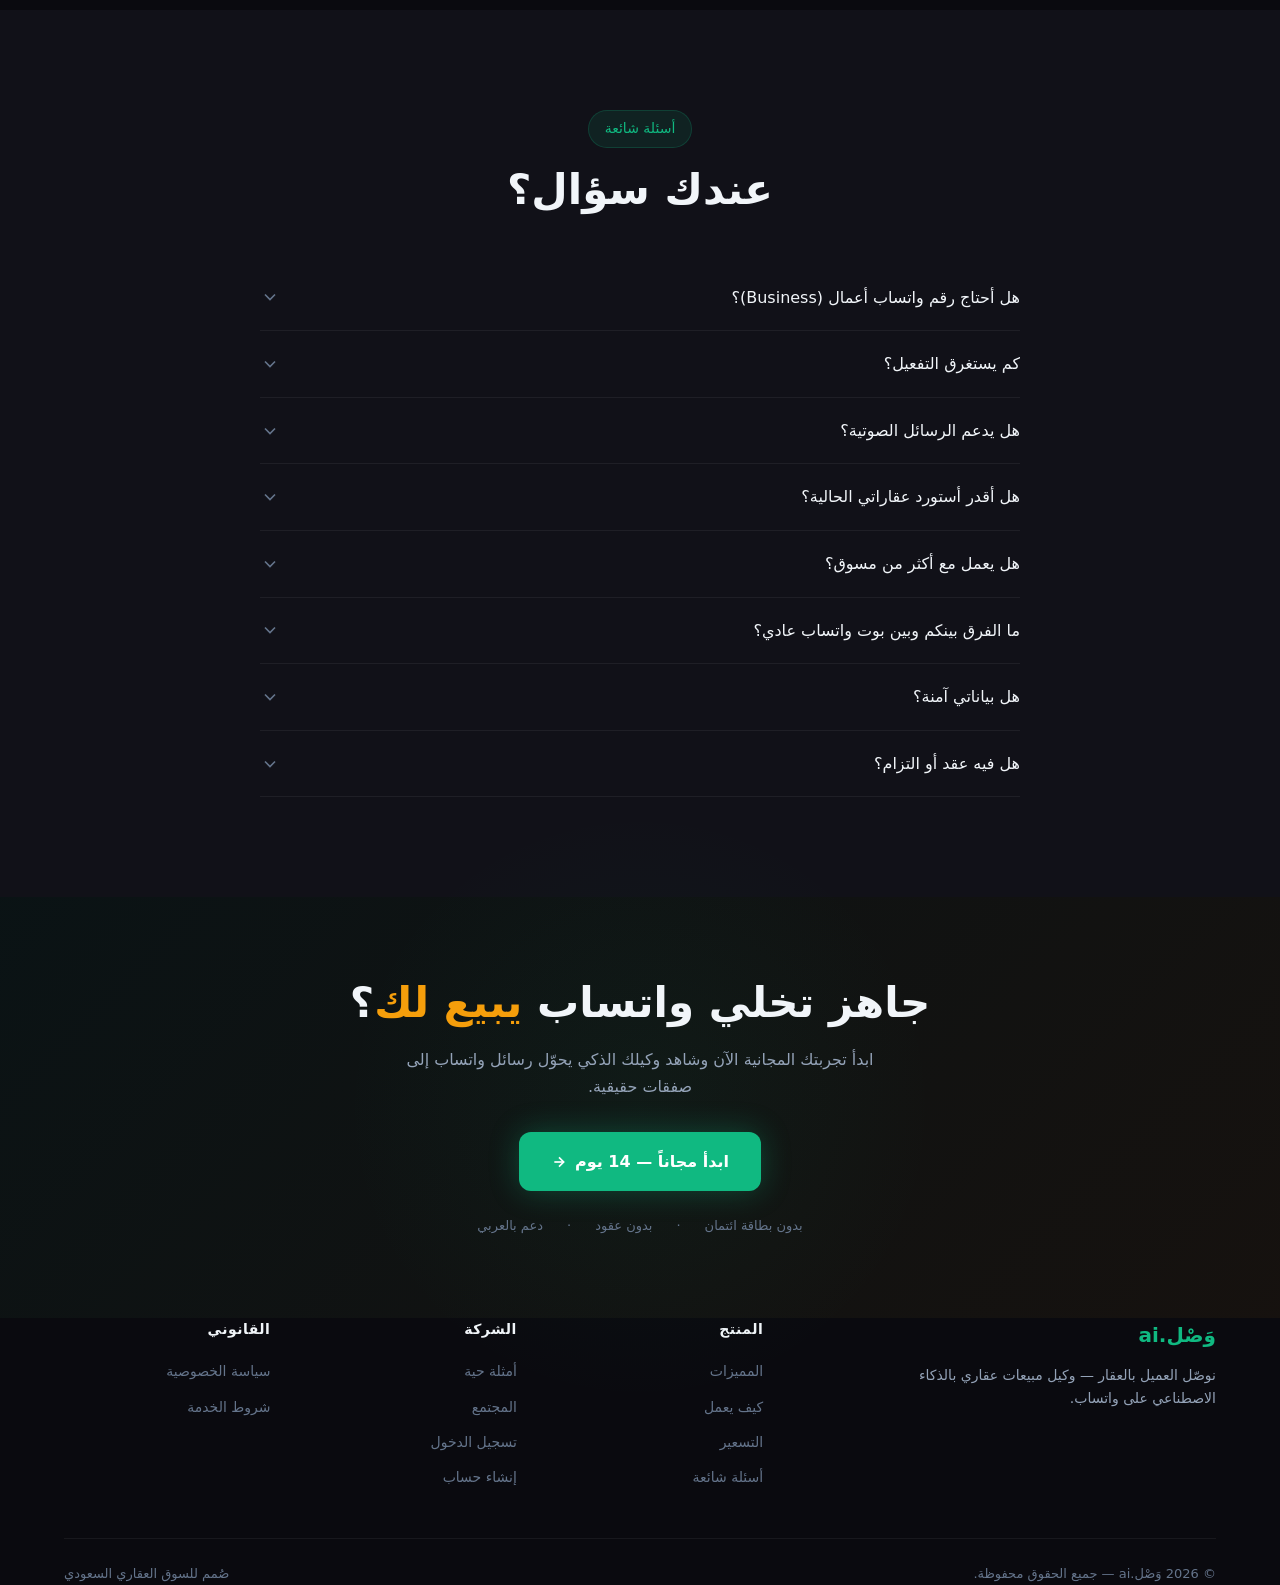
==== commit 7c20920a: "Security hardening + a11y fixes - Add Content-Security-Policy meta tag for defense-in-depth - Add de" ====
--- a/index.html
+++ b/index.html
@@ -3,6 +3,7 @@
 <head>
   <meta charset="UTF-8">
   <meta name="viewport" content="width=device-width, initial-scale=1.0">
+  <meta http-equiv="Content-Security-Policy" content="default-src 'self'; script-src 'self'; style-src 'self' 'unsafe-inline' https://fonts.googleapis.com; font-src 'self' https://fonts.gstatic.com; img-src 'self' data: https:; connect-src 'self' https://smartsapp.net;">
   <title>وَصْل.ai | وكيلك العقاري الذكي على واتساب</title>
   <meta name="description" content="وَصْل.ai — وكيل مبيعات عقاري بالذكاء الاصطناعي على واتساب. يرد فوراً، يعرض العقارات، ويحجز المعاينات تلقائياً. من رسالة واتساب إلى صفقة مغلقة.">
   <meta name="robots" content="index, follow">
@@ -15,7 +16,7 @@
   <meta property="og:title" content="وَصْل.ai | وكيلك العقاري الذكي على واتساب">
   <meta property="og:description" content="وكيل مبيعات عقاري بالذكاء الاصطناعي. يرد فوراً ويحجز المعاينات تلقائياً — من رسالة واتساب إلى صفقة مغلقة.">
   <meta property="og:type" content="website">
-  <meta property="og:image" content="https://smartsapp.net/images/og-cover.png">
+  <meta property="og:image" content="https://smartsapp.net/images/og-cover.svg">
   <meta property="og:image:width" content="1200">
   <meta property="og:image:height" content="630">
   <meta property="og:url" content="https://smartsapp.net/">
@@ -25,7 +26,7 @@
   <meta name="twitter:card" content="summary_large_image">
   <meta name="twitter:title" content="وَصْل.ai | وكيلك العقاري الذكي على واتساب">
   <meta name="twitter:description" content="وكيل مبيعات عقاري بالذكاء الاصطناعي. يرد فوراً ويحجز المعاينات تلقائياً.">
-  <meta name="twitter:image" content="https://smartsapp.net/images/og-cover.png">
+  <meta name="twitter:image" content="https://smartsapp.net/images/og-cover.svg">
 
   <!-- JSON-LD -->
   <script type="application/ld+json">
@@ -134,7 +135,7 @@
             وكيل مبيعات عقاري بالذكاء الاصطناعي
           </span>
           <h1 class="hero-title reveal reveal-delay-1">
-            من رسالة واتساب<br>
+            من رسالة واتساب
             <span class="gold-text">إلى صفقة مغلقة.</span>
           </h1>
           <p class="hero-description reveal reveal-delay-2">
@@ -214,7 +215,7 @@
         <div class="grid-2 gap-24">
           <div class="pain-card glass-card reveal reveal-delay-1">
             <div class="pain-icon">
-              <svg width="24" height="24" viewBox="0 0 24 24" fill="none" stroke="currentColor" stroke-width="2"><path d="M21 15a2 2 0 01-2 2H7l-4 4V5a2 2 0 012-2h14a2 2 0 012 2z"/><line x1="9" y1="10" x2="15" y2="10"/></svg>
+              <svg width="24" height="24" viewBox="0 0 24 24" fill="none" stroke="currentColor" stroke-width="2" aria-hidden="true"><path d="M21 15a2 2 0 01-2 2H7l-4 4V5a2 2 0 012-2h14a2 2 0 012 2z"/><line x1="9" y1="10" x2="15" y2="10"/></svg>
             </div>
             <div class="pain-text">
               <h3>رسائل العملاء تضيع بدون رد</h3>
@@ -223,7 +224,7 @@
           </div>
           <div class="pain-card glass-card reveal reveal-delay-2">
             <div class="pain-icon">
-              <svg width="24" height="24" viewBox="0 0 24 24" fill="none" stroke="currentColor" stroke-width="2"><circle cx="12" cy="12" r="10"/><path d="M12 6v6l4 2"/></svg>
+              <svg width="24" height="24" viewBox="0 0 24 24" fill="none" stroke="currentColor" stroke-width="2" aria-hidden="true"><circle cx="12" cy="12" r="10"/><path d="M12 6v6l4 2"/></svg>
             </div>
             <div class="pain-text">
               <h3>المسوقين ما يتابعون بسرعة</h3>
@@ -232,7 +233,7 @@
           </div>
           <div class="pain-card glass-card reveal reveal-delay-3">
             <div class="pain-icon">
-              <svg width="24" height="24" viewBox="0 0 24 24" fill="none" stroke="currentColor" stroke-width="2"><path d="M17 21v-2a4 4 0 00-4-4H5a4 4 0 00-4 4v2"/><circle cx="9" cy="7" r="4"/><path d="M23 21v-2a4 4 0 00-3-3.87"/><path d="M16 3.13a4 4 0 010 7.75"/></svg>
+              <svg width="24" height="24" viewBox="0 0 24 24" fill="none" stroke="currentColor" stroke-width="2" aria-hidden="true"><path d="M17 21v-2a4 4 0 00-4-4H5a4 4 0 00-4 4v2"/><circle cx="9" cy="7" r="4"/><path d="M23 21v-2a4 4 0 00-3-3.87"/><path d="M16 3.13a4 4 0 010 7.75"/></svg>
             </div>
             <div class="pain-text">
               <h3>ما تعرف مين العميل الجاد</h3>
@@ -241,7 +242,7 @@
           </div>
           <div class="pain-card glass-card reveal reveal-delay-4">
             <div class="pain-icon">
-              <svg width="24" height="24" viewBox="0 0 24 24" fill="none" stroke="currentColor" stroke-width="2"><rect x="2" y="3" width="20" height="14" rx="2"/><line x1="8" y1="21" x2="16" y2="21"/><line x1="12" y1="17" x2="12" y2="21"/></svg>
+              <svg width="24" height="24" viewBox="0 0 24 24" fill="none" stroke="currentColor" stroke-width="2" aria-hidden="true"><rect x="2" y="3" width="20" height="14" rx="2"/><line x1="8" y1="21" x2="16" y2="21"/><line x1="12" y1="17" x2="12" y2="21"/></svg>
             </div>
             <div class="pain-text">
               <h3>البيانات مشتتة بين واتسابات</h3>
@@ -371,42 +372,42 @@
         <div class="grid-3 gap-24">
           <div class="feature-card glass-card reveal reveal-delay-1">
             <div class="feature-icon">
-              <svg width="24" height="24" viewBox="0 0 24 24" fill="none" stroke="currentColor" stroke-width="2"><path d="M13 2L3 14h9l-1 8 10-12h-9l1-8z"/></svg>
+              <svg width="24" height="24" viewBox="0 0 24 24" fill="none" stroke="currentColor" stroke-width="2" aria-hidden="true"><path d="M13 2L3 14h9l-1 8 10-12h-9l1-8z"/></svg>
             </div>
             <h3>رد فوري على واتساب</h3>
             <p>يجيب على العملاء خلال ثوانٍ — لا مزيد من خسارة الفرص بسبب التأخير. يعمل 24/7.</p>
           </div>
           <div class="feature-card glass-card reveal reveal-delay-2">
             <div class="feature-icon">
-              <svg width="24" height="24" viewBox="0 0 24 24" fill="none" stroke="currentColor" stroke-width="2"><path d="M3 9l9-7 9 7v11a2 2 0 01-2 2H5a2 2 0 01-2-2z"/><polyline points="9 22 9 12 15 12 15 22"/></svg>
+              <svg width="24" height="24" viewBox="0 0 24 24" fill="none" stroke="currentColor" stroke-width="2" aria-hidden="true"><path d="M3 9l9-7 9 7v11a2 2 0 01-2 2H5a2 2 0 01-2-2z"/><polyline points="9 22 9 12 15 12 15 22"/></svg>
             </div>
             <h3>كتالوج العقارات</h3>
             <p>وكيلك يعرف عقاراتك كاملة ويعرض الخيارات والأسعار والمواقع عند الطلب.</p>
           </div>
           <div class="feature-card glass-card reveal reveal-delay-3">
             <div class="feature-icon">
-              <svg width="24" height="24" viewBox="0 0 24 24" fill="none" stroke="currentColor" stroke-width="2"><rect x="3" y="4" width="18" height="18" rx="2"/><line x1="16" y1="2" x2="16" y2="6"/><line x1="8" y1="2" x2="8" y2="6"/><line x1="3" y1="10" x2="21" y2="10"/></svg>
+              <svg width="24" height="24" viewBox="0 0 24 24" fill="none" stroke="currentColor" stroke-width="2" aria-hidden="true"><rect x="3" y="4" width="18" height="18" rx="2"/><line x1="16" y1="2" x2="16" y2="6"/><line x1="8" y1="2" x2="8" y2="6"/><line x1="3" y1="10" x2="21" y2="10"/></svg>
             </div>
             <h3>حجز معاينات تلقائي</h3>
             <p>يتحقق من الجدول ويحجز مواعيد المعاينة مباشرة مع العملاء بدون تدخل.</p>
           </div>
           <div class="feature-card glass-card reveal reveal-delay-4">
             <div class="feature-icon">
-              <svg width="24" height="24" viewBox="0 0 24 24" fill="none" stroke="currentColor" stroke-width="2"><path d="M22 11.08V12a10 10 0 11-5.93-9.14"/><polyline points="22 4 12 14.01 9 11.01"/></svg>
+              <svg width="24" height="24" viewBox="0 0 24 24" fill="none" stroke="currentColor" stroke-width="2" aria-hidden="true"><path d="M22 11.08V12a10 10 0 11-5.93-9.14"/><polyline points="22 4 12 14.01 9 11.01"/></svg>
             </div>
             <h3>تأهيل العملاء + Lead Scoring</h3>
             <p>يجمع بيانات العميل ويقيّم جديته تلقائياً — ساخن، دافئ، أو بارد.</p>
           </div>
           <div class="feature-card glass-card reveal reveal-delay-5">
             <div class="feature-icon">
-              <svg width="24" height="24" viewBox="0 0 24 24" fill="none" stroke="currentColor" stroke-width="2"><path d="M12 1a3 3 0 00-3 3v8a3 3 0 006 0V4a3 3 0 00-3-3z"/><path d="M19 10v2a7 7 0 01-14 0v-2"/><line x1="12" y1="19" x2="12" y2="23"/></svg>
+              <svg width="24" height="24" viewBox="0 0 24 24" fill="none" stroke="currentColor" stroke-width="2" aria-hidden="true"><path d="M12 1a3 3 0 00-3 3v8a3 3 0 006 0V4a3 3 0 00-3-3z"/><path d="M19 10v2a7 7 0 01-14 0v-2"/><line x1="12" y1="19" x2="12" y2="23"/></svg>
             </div>
             <h3>تحويل صوتي عربي</h3>
             <p>يفرّغ الرسائل الصوتية العربية بدقة ويكمل الرحلة تلقائياً — حتى باللهجة السعودية.</p>
           </div>
           <div class="feature-card glass-card reveal reveal-delay-6">
             <div class="feature-icon">
-              <svg width="24" height="24" viewBox="0 0 24 24" fill="none" stroke="currentColor" stroke-width="2"><path d="M17 21v-2a4 4 0 00-4-4H5a4 4 0 00-4 4v2"/><circle cx="9" cy="7" r="4"/><path d="M23 21v-2a4 4 0 00-3-3.87"/><path d="M16 3.13a4 4 0 010 7.75"/></svg>
+              <svg width="24" height="24" viewBox="0 0 24 24" fill="none" stroke="currentColor" stroke-width="2" aria-hidden="true"><path d="M17 21v-2a4 4 0 00-4-4H5a4 4 0 00-4 4v2"/><circle cx="9" cy="7" r="4"/><path d="M23 21v-2a4 4 0 00-3-3.87"/><path d="M16 3.13a4 4 0 010 7.75"/></svg>
             </div>
             <h3>تسليم بشري ذكي</h3>
             <p>يتولى المحادثات الروتينية ويُنبّه المسوق فقط عندما يحتاج لمسة بشرية حقيقية.</p>
@@ -631,11 +632,11 @@
               <span class="price-currency">ر.س<span class="price-period">/شهر</span></span>
             </div>
             <ul class="plan-features">
-              <li><svg class="check-icon" width="16" height="16" viewBox="0 0 24 24" fill="none" stroke="#10b981" stroke-width="3"><polyline points="20 6 9 17 4 12"/></svg> 200 محادثة/شهر</li>
-              <li><svg class="check-icon" width="16" height="16" viewBox="0 0 24 24" fill="none" stroke="#10b981" stroke-width="3"><polyline points="20 6 9 17 4 12"/></svg> 50 عقار</li>
-              <li><svg class="check-icon" width="16" height="16" viewBox="0 0 24 24" fill="none" stroke="#10b981" stroke-width="3"><polyline points="20 6 9 17 4 12"/></svg> 2 أعضاء فريق</li>
-              <li><svg class="check-icon" width="16" height="16" viewBox="0 0 24 24" fill="none" stroke="#10b981" stroke-width="3"><polyline points="20 6 9 17 4 12"/></svg> بوت واتساب ذكي</li>
-              <li><svg class="check-icon" width="16" height="16" viewBox="0 0 24 24" fill="none" stroke="#10b981" stroke-width="3"><polyline points="20 6 9 17 4 12"/></svg> لوحة تحكم أساسية</li>
+              <li><svg class="check-icon" width="16" height="16" viewBox="0 0 24 24" fill="none" stroke="#10b981" stroke-width="3" aria-hidden="true"><polyline points="20 6 9 17 4 12"/></svg> 200 محادثة/شهر</li>
+              <li><svg class="check-icon" width="16" height="16" viewBox="0 0 24 24" fill="none" stroke="#10b981" stroke-width="3" aria-hidden="true"><polyline points="20 6 9 17 4 12"/></svg> 50 عقار</li>
+              <li><svg class="check-icon" width="16" height="16" viewBox="0 0 24 24" fill="none" stroke="#10b981" stroke-width="3" aria-hidden="true"><polyline points="20 6 9 17 4 12"/></svg> 2 أعضاء فريق</li>
+              <li><svg class="check-icon" width="16" height="16" viewBox="0 0 24 24" fill="none" stroke="#10b981" stroke-width="3" aria-hidden="true"><polyline points="20 6 9 17 4 12"/></svg> بوت واتساب ذكي</li>
+              <li><svg class="check-icon" width="16" height="16" viewBox="0 0 24 24" fill="none" stroke="#10b981" stroke-width="3" aria-hidden="true"><polyline points="20 6 9 17 4 12"/></svg> لوحة تحكم أساسية</li>
             </ul>
             <a href="https://smartsapp.net/register" class="btn-plan">ابدأ بالأساسي</a>
             <p class="plan-trial">14 يوم تجربة مجانية</p>
@@ -652,13 +653,13 @@
               <span class="price-currency">ر.س<span class="price-period">/شهر</span></span>
             </div>
             <ul class="plan-features">
-              <li><svg class="check-icon" width="16" height="16" viewBox="0 0 24 24" fill="none" stroke="#10b981" stroke-width="3"><polyline points="20 6 9 17 4 12"/></svg> 1,000 محادثة/شهر</li>
-              <li><svg class="check-icon" width="16" height="16" viewBox="0 0 24 24" fill="none" stroke="#10b981" stroke-width="3"><polyline points="20 6 9 17 4 12"/></svg> 200 عقار</li>
-              <li><svg class="check-icon" width="16" height="16" viewBox="0 0 24 24" fill="none" stroke="#10b981" stroke-width="3"><polyline points="20 6 9 17 4 12"/></svg> 10 أعضاء فريق</li>
-              <li><svg class="check-icon" width="16" height="16" viewBox="0 0 24 24" fill="none" stroke="#10b981" stroke-width="3"><polyline points="20 6 9 17 4 12"/></svg> تتبع الطلبات + SLA</li>
-              <li><svg class="check-icon" width="16" height="16" viewBox="0 0 24 24" fill="none" stroke="#10b981" stroke-width="3"><polyline points="20 6 9 17 4 12"/></svg> تحليلات متقدمة</li>
-              <li><svg class="check-icon" width="16" height="16" viewBox="0 0 24 24" fill="none" stroke="#10b981" stroke-width="3"><polyline points="20 6 9 17 4 12"/></svg> Lead Scoring</li>
-              <li><svg class="check-icon" width="16" height="16" viewBox="0 0 24 24" fill="none" stroke="#10b981" stroke-width="3"><polyline points="20 6 9 17 4 12"/></svg> تحويل صوتي عربي</li>
+              <li><svg class="check-icon" width="16" height="16" viewBox="0 0 24 24" fill="none" stroke="#10b981" stroke-width="3" aria-hidden="true"><polyline points="20 6 9 17 4 12"/></svg> 1,000 محادثة/شهر</li>
+              <li><svg class="check-icon" width="16" height="16" viewBox="0 0 24 24" fill="none" stroke="#10b981" stroke-width="3" aria-hidden="true"><polyline points="20 6 9 17 4 12"/></svg> 200 عقار</li>
+              <li><svg class="check-icon" width="16" height="16" viewBox="0 0 24 24" fill="none" stroke="#10b981" stroke-width="3" aria-hidden="true"><polyline points="20 6 9 17 4 12"/></svg> 10 أعضاء فريق</li>
+              <li><svg class="check-icon" width="16" height="16" viewBox="0 0 24 24" fill="none" stroke="#10b981" stroke-width="3" aria-hidden="true"><polyline points="20 6 9 17 4 12"/></svg> تتبع الطلبات + SLA</li>
+              <li><svg class="check-icon" width="16" height="16" viewBox="0 0 24 24" fill="none" stroke="#10b981" stroke-width="3" aria-hidden="true"><polyline points="20 6 9 17 4 12"/></svg> تحليلات متقدمة</li>
+              <li><svg class="check-icon" width="16" height="16" viewBox="0 0 24 24" fill="none" stroke="#10b981" stroke-width="3" aria-hidden="true"><polyline points="20 6 9 17 4 12"/></svg> Lead Scoring</li>
+              <li><svg class="check-icon" width="16" height="16" viewBox="0 0 24 24" fill="none" stroke="#10b981" stroke-width="3" aria-hidden="true"><polyline points="20 6 9 17 4 12"/></svg> تحويل صوتي عربي</li>
             </ul>
             <a href="https://smartsapp.net/register" class="btn-plan btn-plan-popular">احصل على الاحترافي</a>
             <p class="plan-trial">14 يوم تجربة مجانية</p>
@@ -674,12 +675,12 @@
               <span class="price-currency">ر.س<span class="price-period">/شهر</span></span>
             </div>
             <ul class="plan-features">
-              <li><svg class="check-icon" width="16" height="16" viewBox="0 0 24 24" fill="none" stroke="#10b981" stroke-width="3"><polyline points="20 6 9 17 4 12"/></svg> محادثات غير محدودة</li>
-              <li><svg class="check-icon" width="16" height="16" viewBox="0 0 24 24" fill="none" stroke="#10b981" stroke-width="3"><polyline points="20 6 9 17 4 12"/></svg> عقارات غير محدودة</li>
-              <li><svg class="check-icon" width="16" height="16" viewBox="0 0 24 24" fill="none" stroke="#10b981" stroke-width="3"><polyline points="20 6 9 17 4 12"/></svg> أعضاء فريق غير محدودين</li>
-              <li><svg class="check-icon" width="16" height="16" viewBox="0 0 24 24" fill="none" stroke="#10b981" stroke-width="3"><polyline points="20 6 9 17 4 12"/></svg> كل مميزات الاحترافي</li>
-              <li><svg class="check-icon" width="16" height="16" viewBox="0 0 24 24" fill="none" stroke="#10b981" stroke-width="3"><polyline points="20 6 9 17 4 12"/></svg> دعم ذو أولوية</li>
-              <li><svg class="check-icon" width="16" height="16" viewBox="0 0 24 24" fill="none" stroke="#10b981" stroke-width="3"><polyline points="20 6 9 17 4 12"/></svg> API + Webhooks</li>
+              <li><svg class="check-icon" width="16" height="16" viewBox="0 0 24 24" fill="none" stroke="#10b981" stroke-width="3" aria-hidden="true"><polyline points="20 6 9 17 4 12"/></svg> محادثات غير محدودة</li>
+              <li><svg class="check-icon" width="16" height="16" viewBox="0 0 24 24" fill="none" stroke="#10b981" stroke-width="3" aria-hidden="true"><polyline points="20 6 9 17 4 12"/></svg> عقارات غير محدودة</li>
+              <li><svg class="check-icon" width="16" height="16" viewBox="0 0 24 24" fill="none" stroke="#10b981" stroke-width="3" aria-hidden="true"><polyline points="20 6 9 17 4 12"/></svg> أعضاء فريق غير محدودين</li>
+              <li><svg class="check-icon" width="16" height="16" viewBox="0 0 24 24" fill="none" stroke="#10b981" stroke-width="3" aria-hidden="true"><polyline points="20 6 9 17 4 12"/></svg> كل مميزات الاحترافي</li>
+              <li><svg class="check-icon" width="16" height="16" viewBox="0 0 24 24" fill="none" stroke="#10b981" stroke-width="3" aria-hidden="true"><polyline points="20 6 9 17 4 12"/></svg> دعم ذو أولوية</li>
+              <li><svg class="check-icon" width="16" height="16" viewBox="0 0 24 24" fill="none" stroke="#10b981" stroke-width="3" aria-hidden="true"><polyline points="20 6 9 17 4 12"/></svg> API + Webhooks</li>
             </ul>
             <a href="https://smartsapp.net/register" class="btn-plan">احصل على المؤسسات</a>
             <p class="plan-trial">14 يوم تجربة مجانية</p>
@@ -832,6 +833,6 @@
   </a>
 
   <!-- JavaScript -->
-  <script src="js/main.js"></script>
+  <script src="js/main.js" defer></script>
 </body>
 </html>
